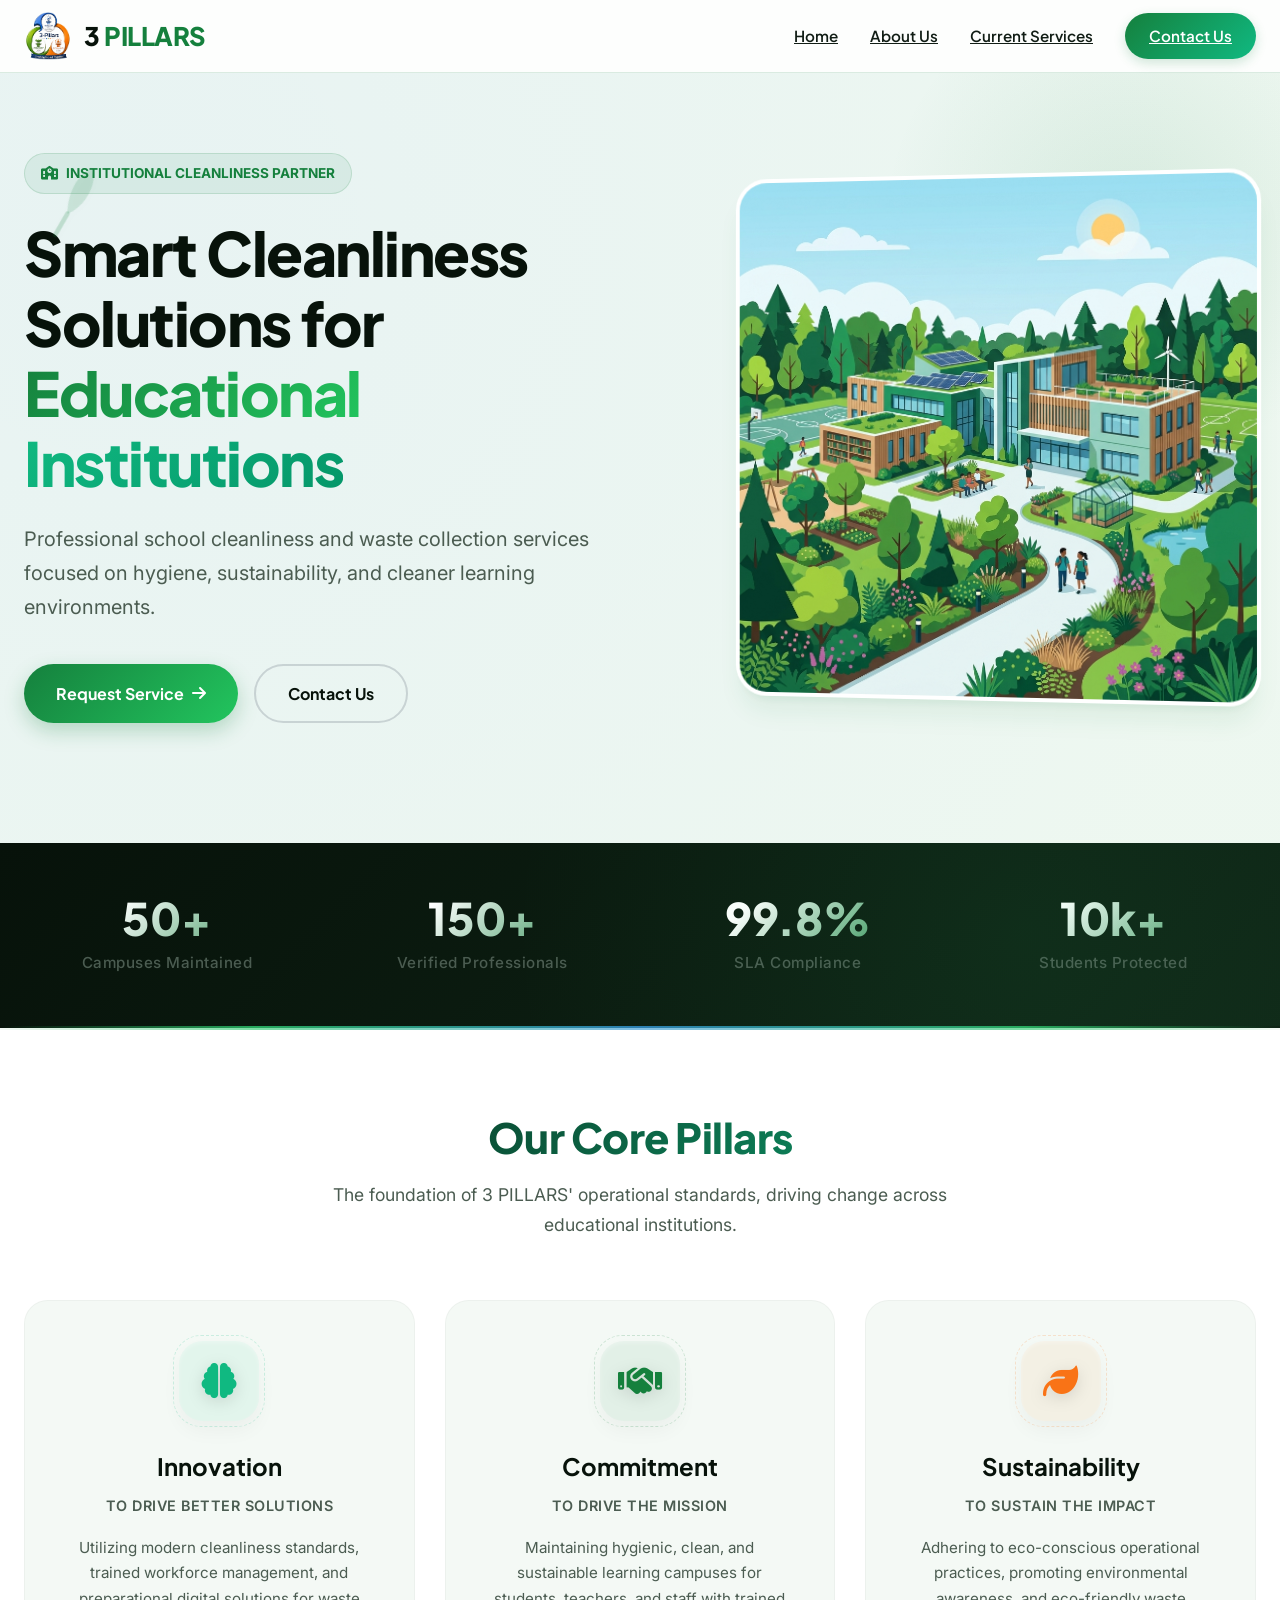
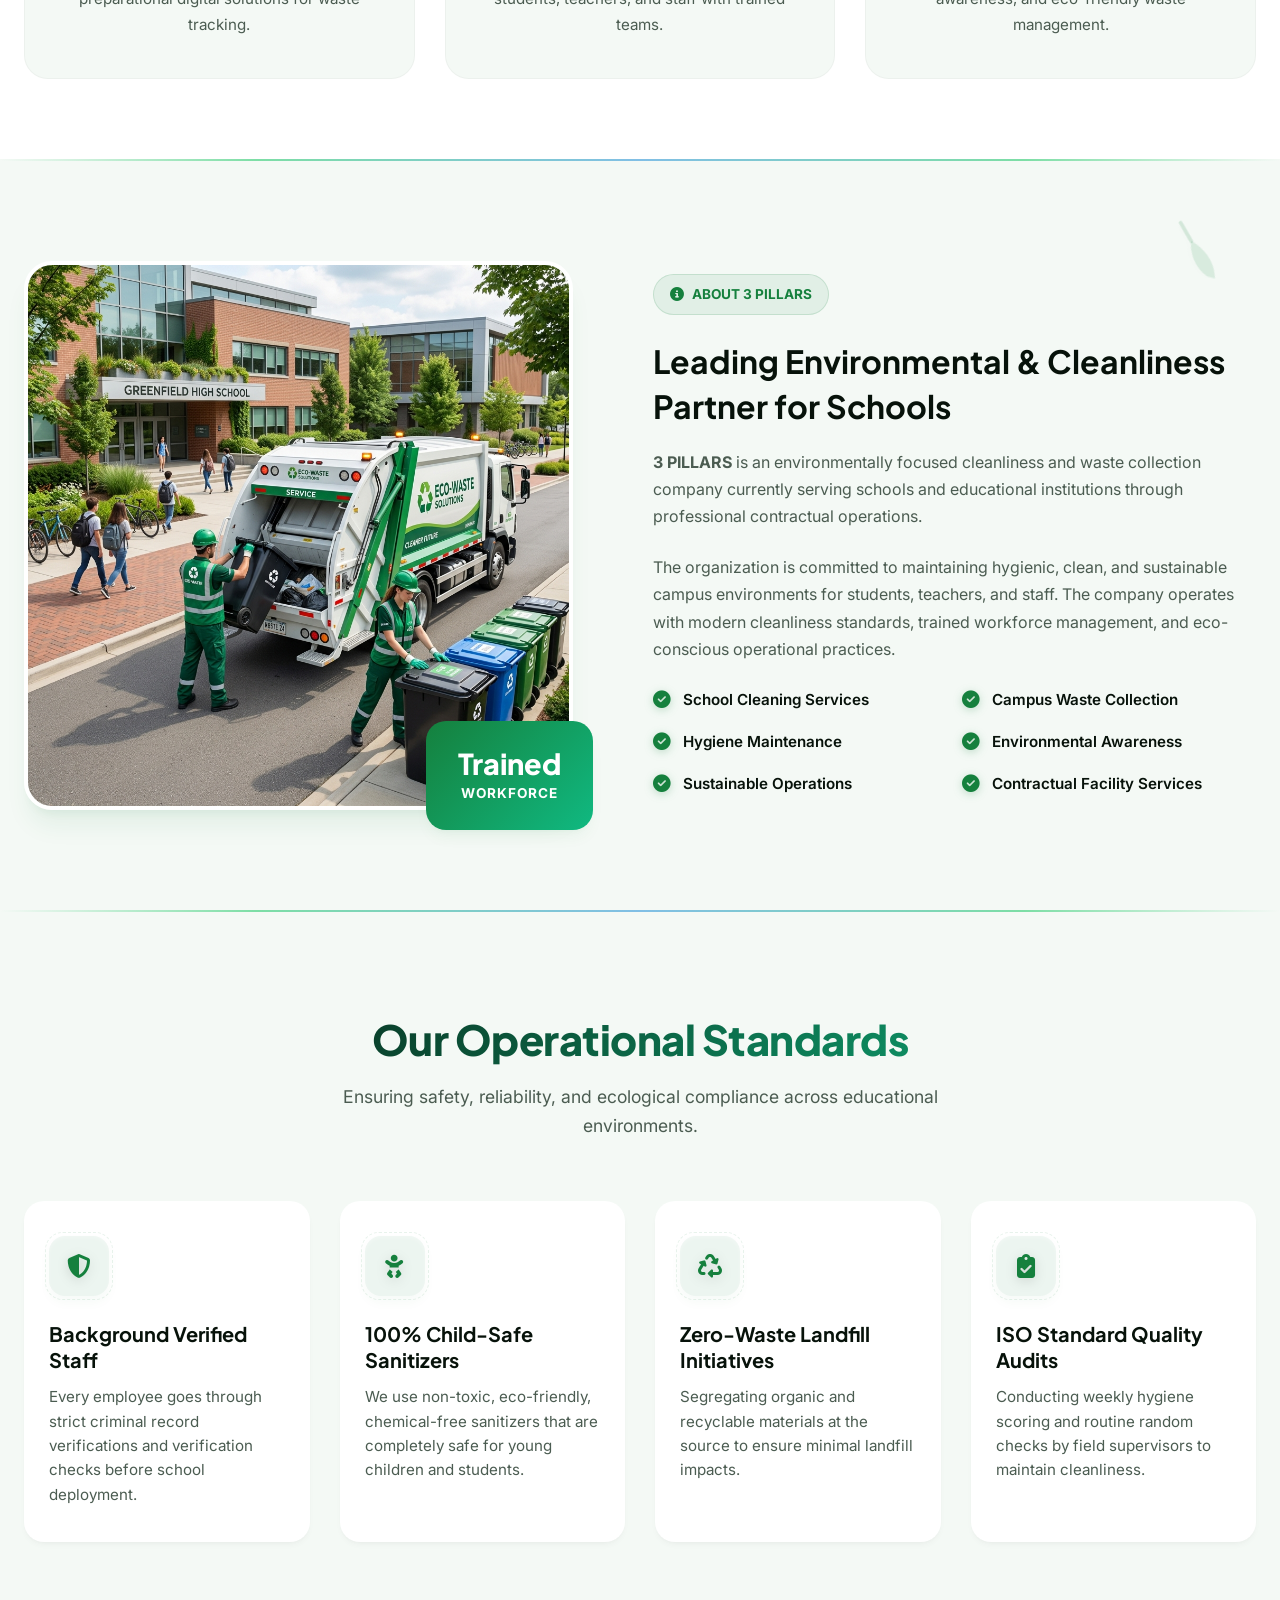
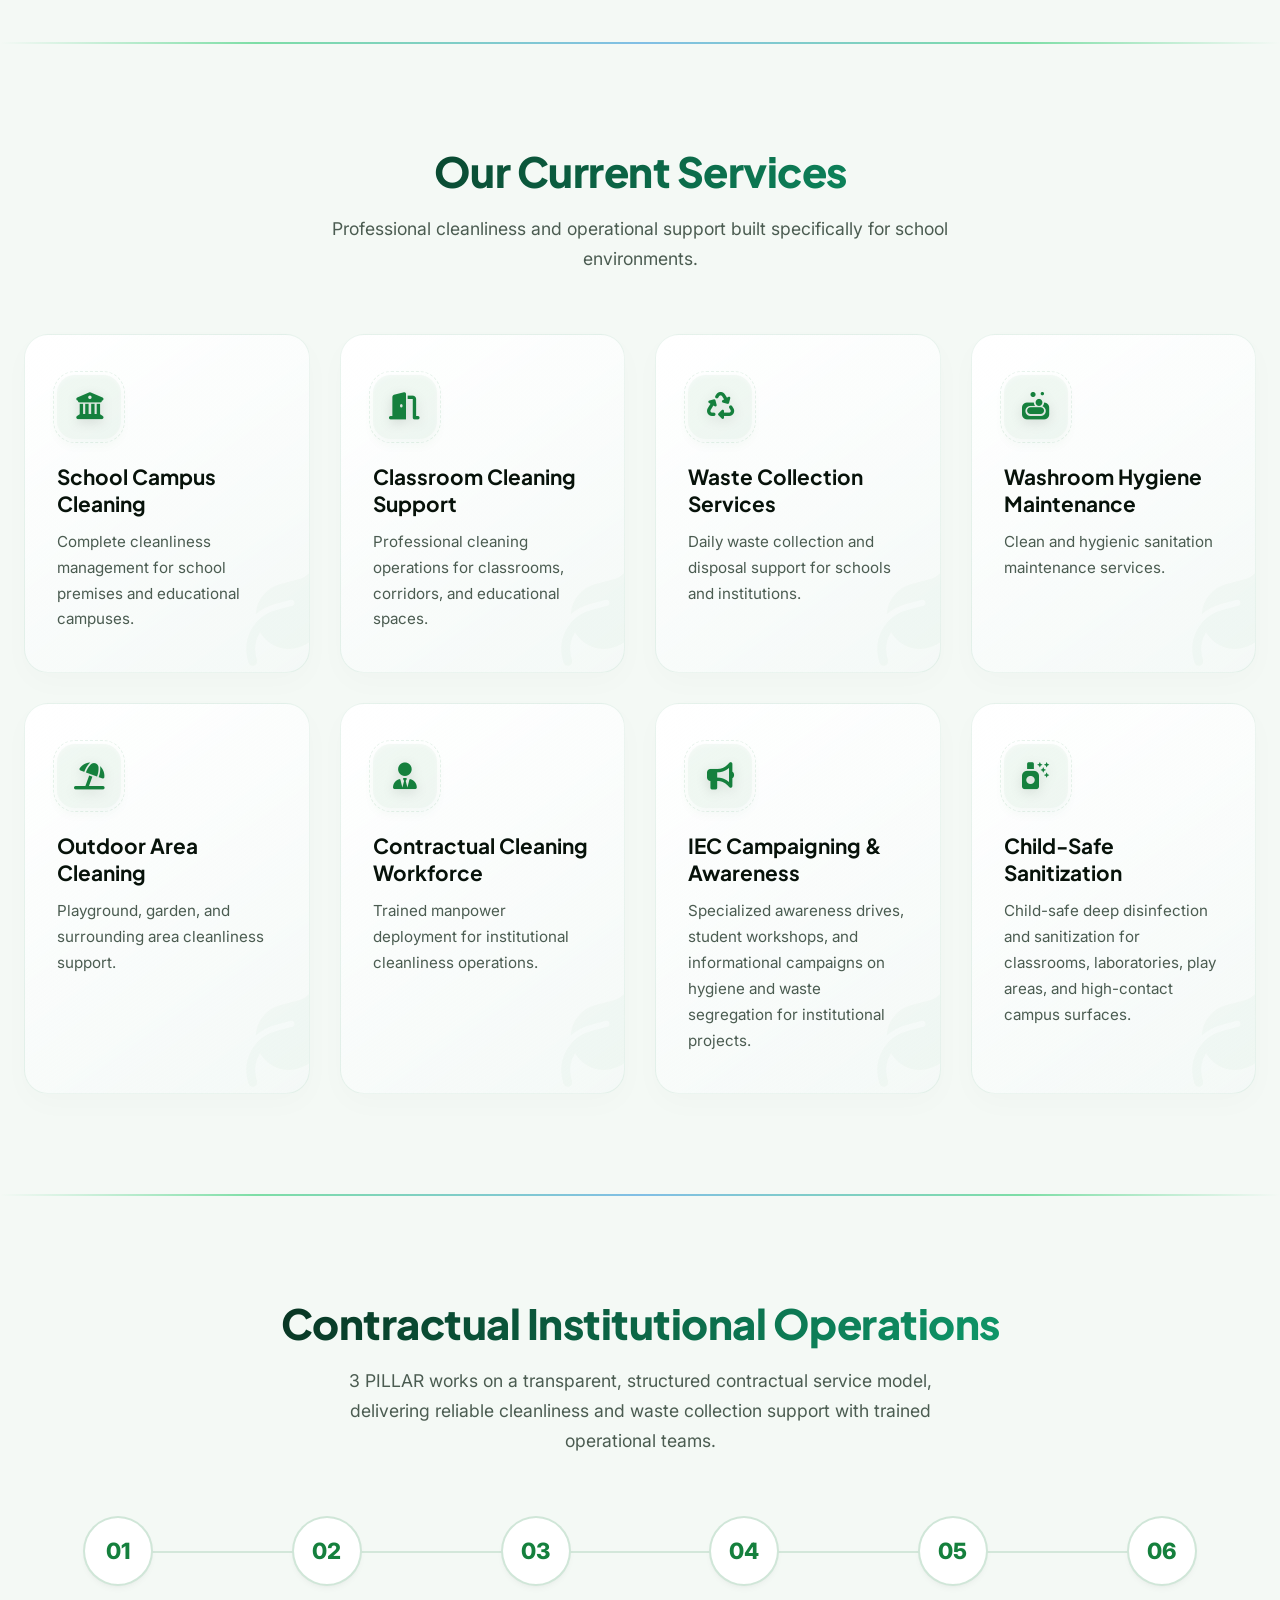
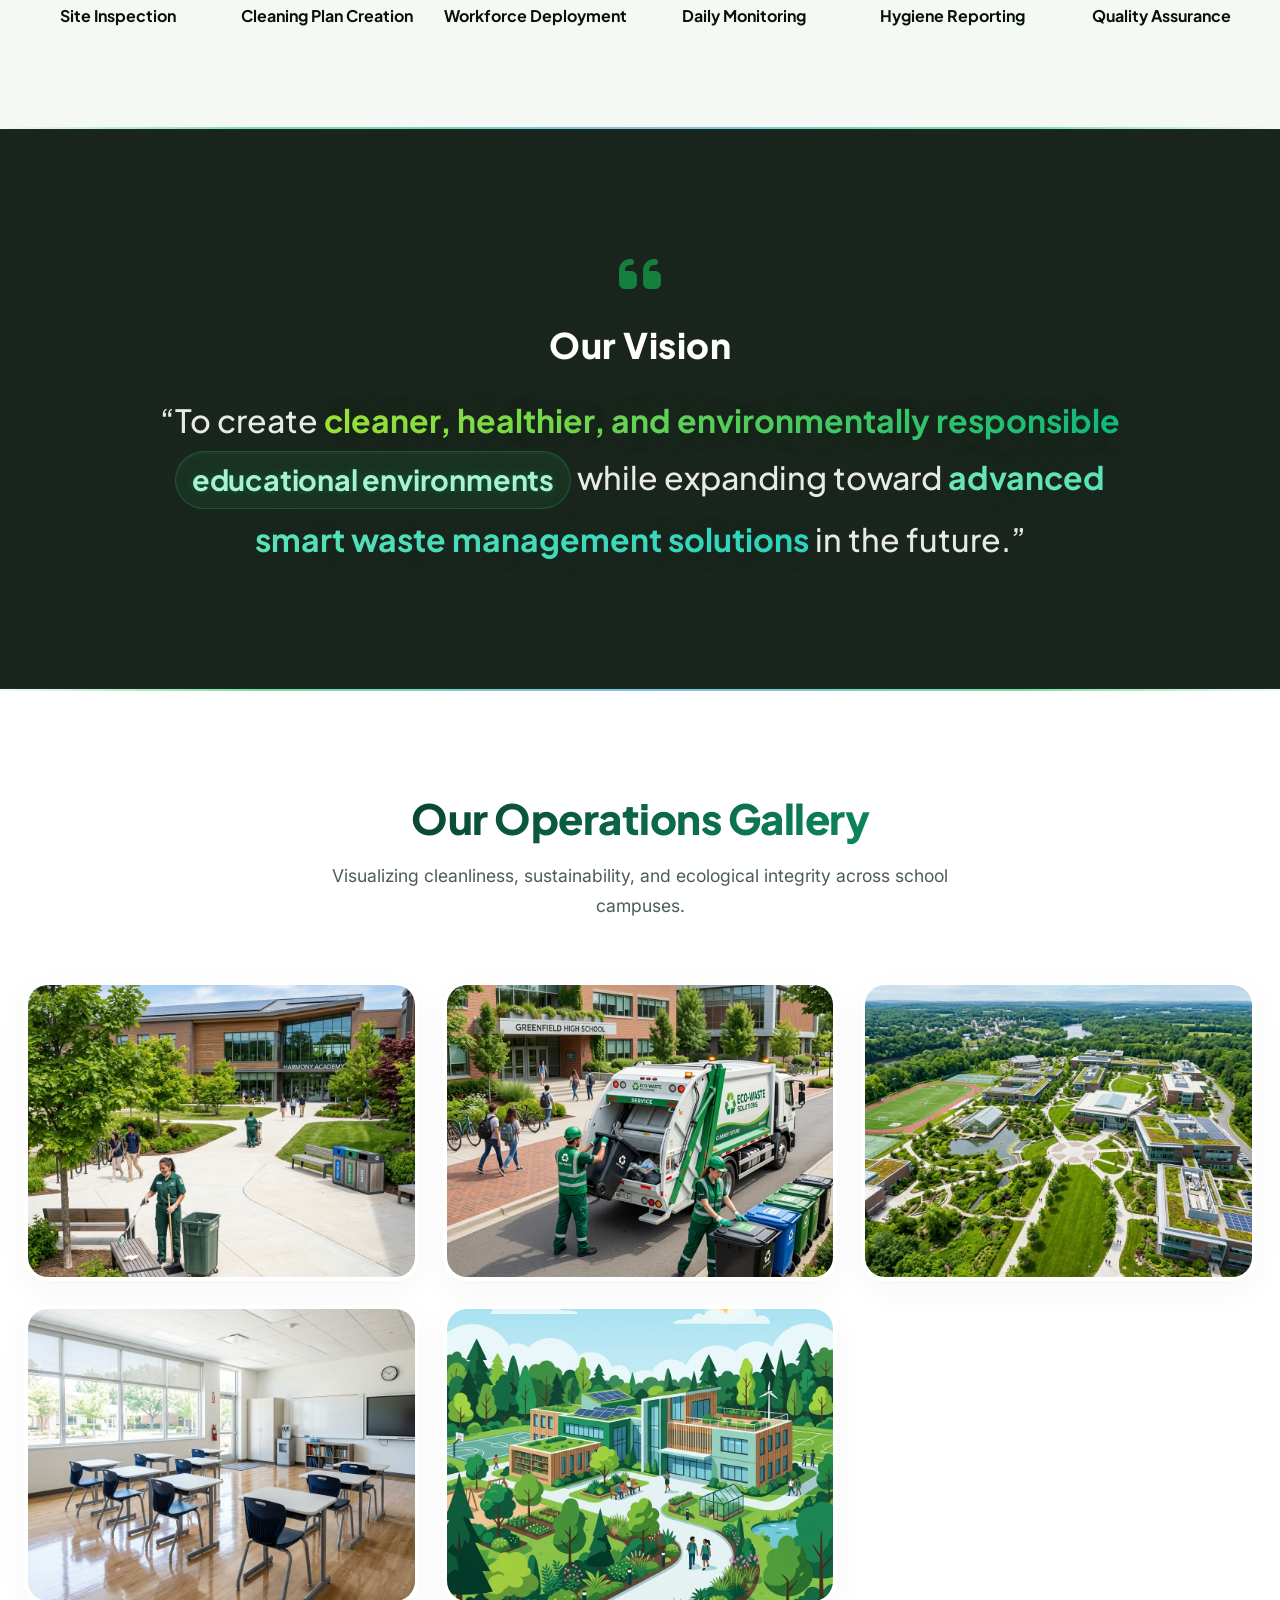
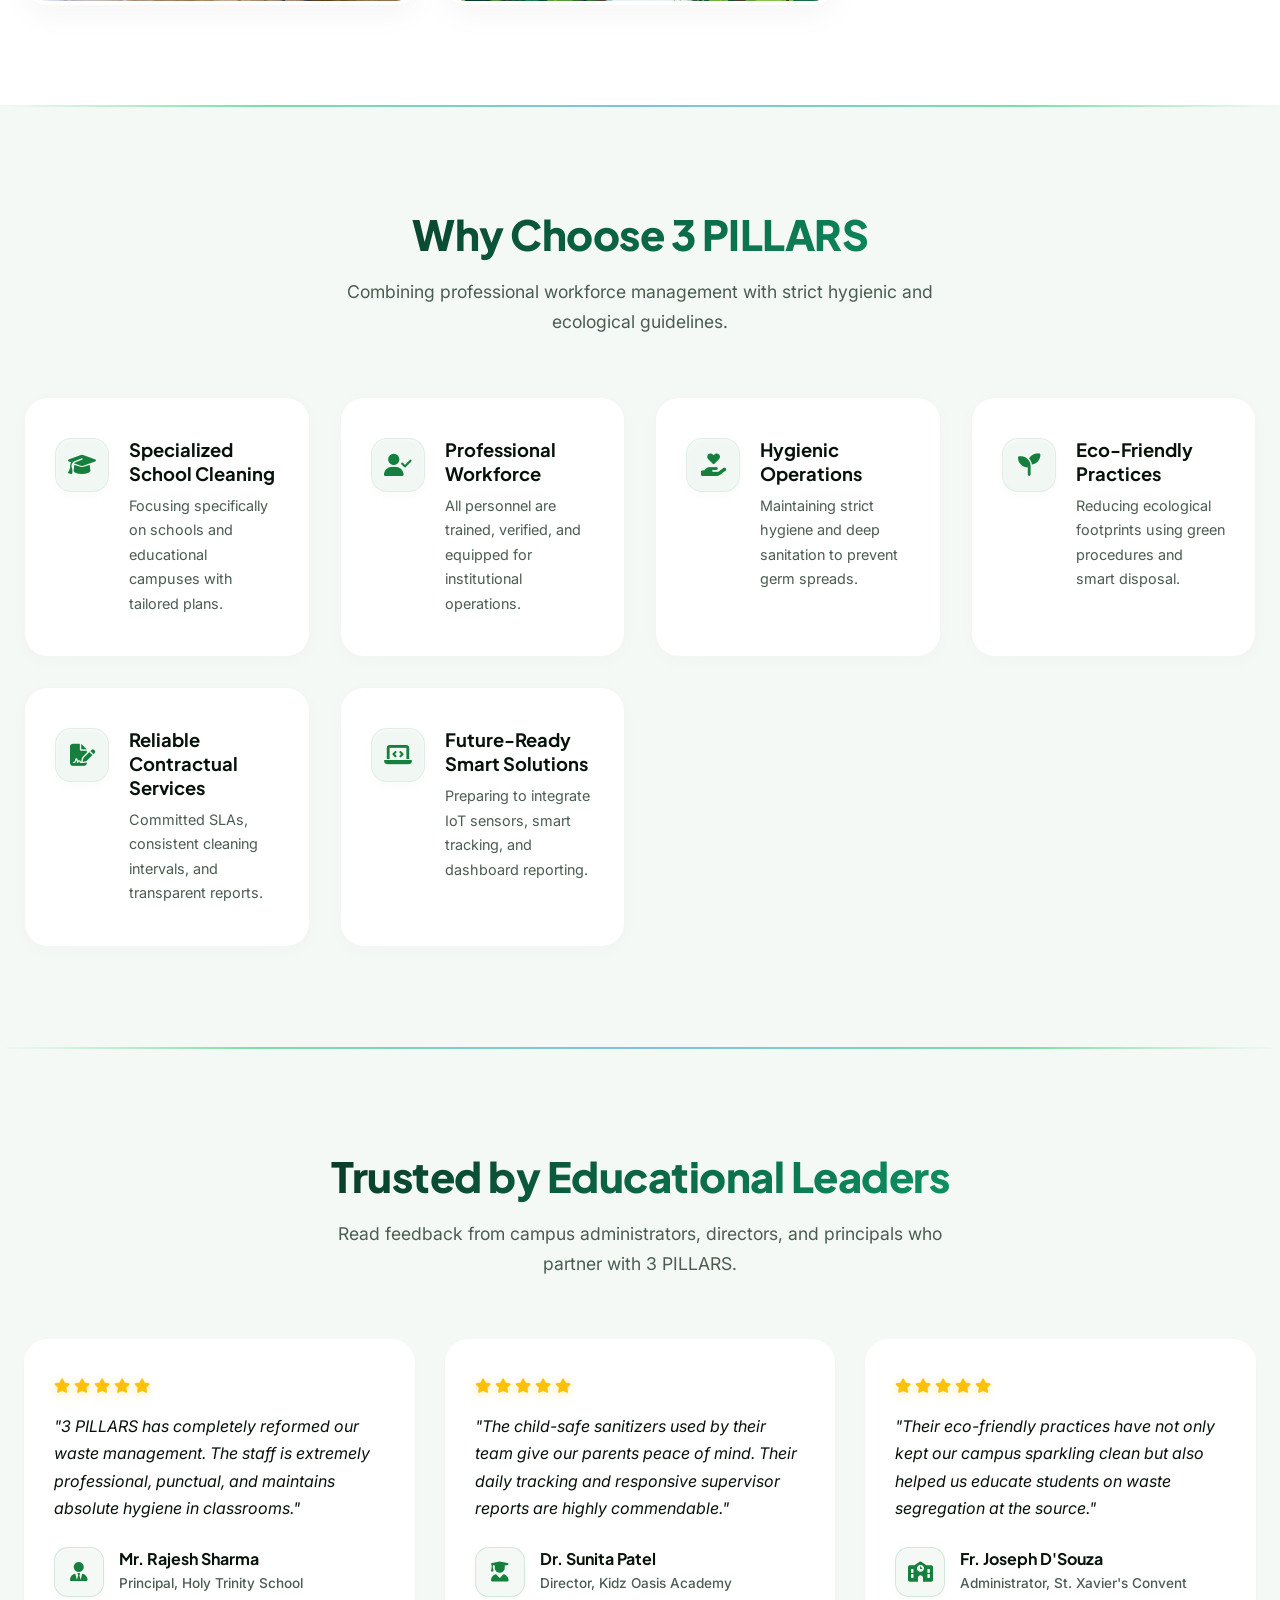
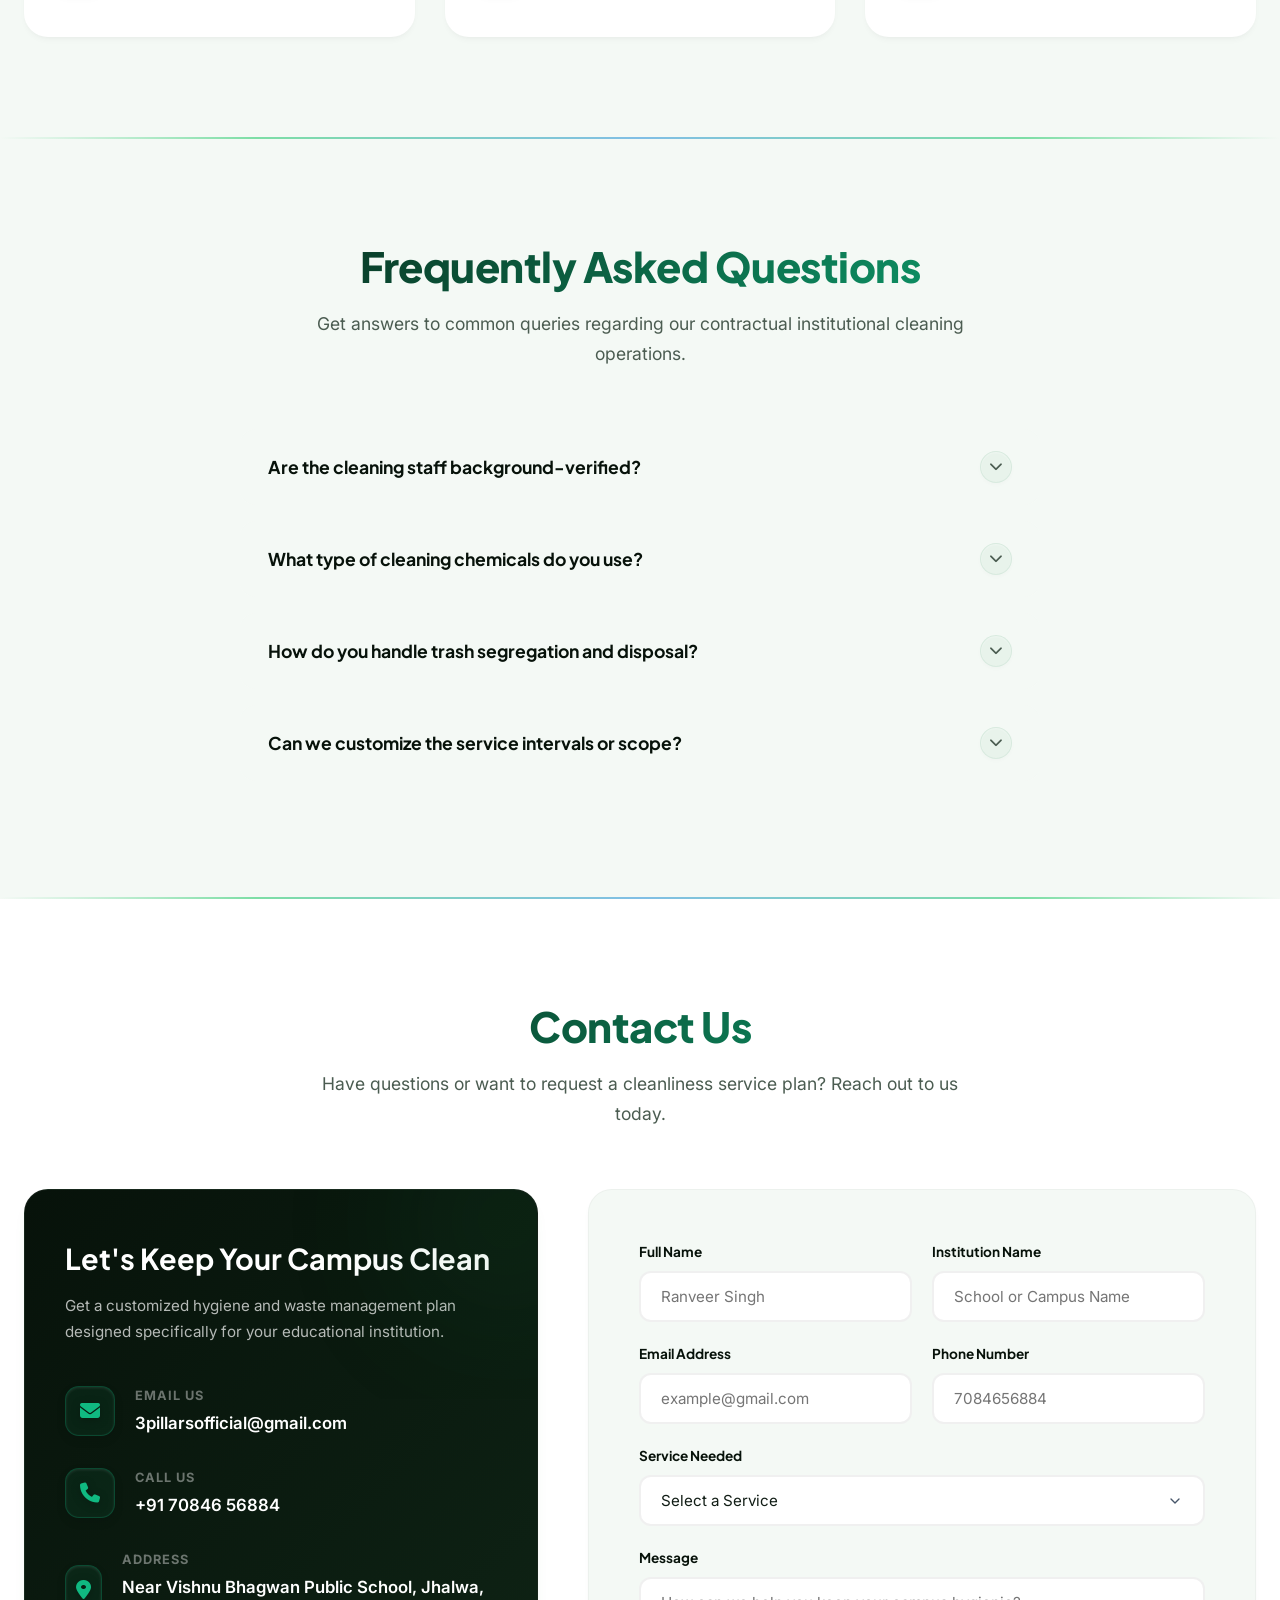
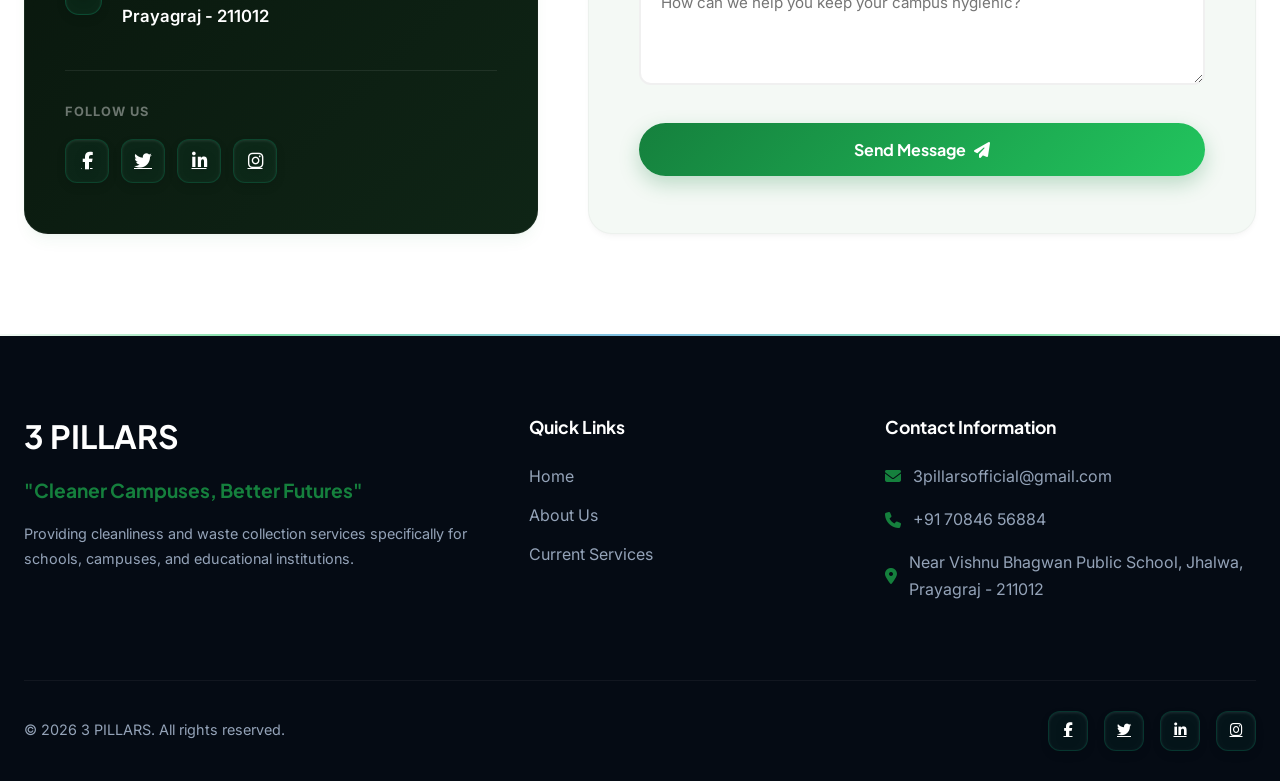
==== index.html @ bf2c0dbd "Add sanitization service and style enhancements Add a new "Child-Safe Sanitization" service card to " ====
<!DOCTYPE html>
<html lang="en">
<head>
    <meta charset="UTF-8">
    <meta name="viewport" content="width=device-width, initial-scale=1.0">
    <title>3 PILLARS | Smart Cleanliness Solutions for Educational Institutions</title>
    <meta name="description" content="3 PILLARS provides professional school cleanliness and waste collection services focused on hygiene, sustainability, and cleaner learning environments. Smart cleanliness solutions coming soon.">
    <meta name="keywords" content="School Cleaning Services, Educational Campus Cleaning, School Waste Collection, Institutional Hygiene Services, Smart Cleanliness Solutions, Campus Maintenance Services, Eco-Friendly Cleaning Company">
    
    <!-- Favicon -->
    <link rel="icon" type="image/jpeg" href="assets/logo.jpeg">
    
    <!-- Google Fonts -->
    <link href="https://fonts.googleapis.com/css2?family=Plus+Jakarta+Sans:wght@300;400;500;600;700;800&family=Inter:wght@300;400;500;600&display=swap" rel="stylesheet">
    
    <!-- Font Awesome -->
    <link rel="stylesheet" href="https://cdnjs.cloudflare.com/ajax/libs/font-awesome/6.4.0/css/all.min.css">
    
    <!-- Custom CSS -->
    <link rel="stylesheet" href="style.css">
</head>
<body>



    <!-- Header -->
    <header>
        <div class="container nav-container">
            <nav>
                <div class="logo-container">
                    <img src="assets/logo.jpeg" alt="3 PILLARS Logo">
                    <span class="logo-text">3 <span>PILLARS</span></span>
                </div>
                <div class="nav-links">
                    <a href="#home">Home</a>
                    <a href="#about">About Us</a>
                    <a href="#services">Current Services</a>
                    <a href="#contact" class="btn-nav">Contact Us</a>
                </div>
                <button class="nav-toggle" id="navToggle" aria-label="Toggle Navigation">
                    <i class="fas fa-bars"></i>
                </button>
            </nav>
        </div>
    </header>

    <!-- Hero Section -->
    <section id="home" class="hero">
        <div class="hero-blob"></div>
        
        <!-- Floating Leaf Illustrations -->
        <div class="floating-leaf leaf-1">
            <svg viewBox="0 0 24 24" fill="none" xmlns="http://www.w3.org/2000/svg">
                <path d="M21 3C21 3 17 4 14 7C10 11 9 16 9 16C9 16 12 16 16 13C20 10 21 6 21 6L21 3Z" fill="var(--primary-green)" opacity="0.15"/>
                <path d="M9 16L3 22" stroke="var(--primary-green)" stroke-width="1.5" stroke-linecap="round" opacity="0.2"/>
            </svg>
        </div>
        <div class="floating-leaf leaf-2">
            <svg viewBox="0 0 24 24" fill="none" xmlns="http://www.w3.org/2000/svg">
                <path d="M21 3C21 3 17 4 14 7C10 11 9 16 9 16C9 16 12 16 16 13C20 10 21 6 21 6L21 3Z" fill="var(--primary-blue)" opacity="0.12"/>
                <path d="M9 16L3 22" stroke="var(--primary-blue)" stroke-width="1.5" stroke-linecap="round" opacity="0.18"/>
            </svg>
        </div>

        <div class="container">
            <div class="hero-grid">
                <div class="hero-content">
                    <div class="hero-tag">
                        <i class="fas fa-school"></i> Institutional Cleanliness Partner
                    </div>
                    <h1 class="hero-title">
                        Smart Cleanliness Solutions for <span class="green-text">Educational</span> <span class="blue-text">Institutions</span>
                    </h1>
                    <p class="hero-subtitle">
                        Professional school cleanliness and waste collection services focused on hygiene, sustainability, and cleaner learning environments.
                    </p>
                    <div class="hero-cta">
                        <a href="#services" class="btn btn-primary">
                            Request Service <i class="fas fa-arrow-right"></i>
                        </a>
                        <a href="#contact" class="btn btn-outline">
                            Contact Us
                        </a>
                    </div>
                </div>
                <div class="hero-image-wrapper">
                    <div class="hero-image-container">
                        <img src="assets/hero-premium.png" alt="Clean school campus and environment">
                    </div>
                </div>
            </div>
        </div>
    </section>

    <!-- Stats Strip Section -->
    <section class="stats-strip">
        <div class="container">
            <div class="stats-grid">
                <div class="stat-item">
                    <div class="stat-num">50+</div>
                    <div class="stat-text">Campuses Maintained</div>
                </div>
                <div class="stat-item">
                    <div class="stat-num">150+</div>
                    <div class="stat-text">Verified Professionals</div>
                </div>
                <div class="stat-item">
                    <div class="stat-num">99.8%</div>
                    <div class="stat-text">SLA Compliance</div>
                </div>
                <div class="stat-item">
                    <div class="stat-num">10k+</div>
                    <div class="stat-text">Students Protected</div>
                </div>
            </div>
        </div>
    </section>

    <div class="section-divider"></div>

    <!-- Three Pillars Concept Section -->
    <section class="pillars-section">
        <div class="container">
            <div class="section-title">
                <h2>Our Core Pillars</h2>
                <p>The foundation of 3 PILLARS' operational standards, driving change across educational institutions.</p>
            </div>
            
            <div class="pillars-grid">
                <!-- Pillar 1 -->
                <div class="pillar-card blue">
                    <div class="pillar-icon">
                        <i class="fas fa-brain"></i>
                    </div>
                    <h3>Innovation</h3>
                    <div class="pillar-tagline">To Drive Better Solutions</div>
                    <p>Utilizing modern cleanliness standards, trained workforce management, and preparational digital solutions for waste tracking.</p>
                </div>
                <!-- Pillar 2 -->
                <div class="pillar-card green">
                    <div class="pillar-icon">
                        <i class="fas fa-handshake"></i>
                    </div>
                    <h3>Commitment</h3>
                    <div class="pillar-tagline">To Drive the Mission</div>
                    <p>Maintaining hygienic, clean, and sustainable learning campuses for students, teachers, and staff with trained teams.</p>
                </div>
                <!-- Pillar 3 -->
                <div class="pillar-card orange">
                    <div class="pillar-icon">
                        <i class="fas fa-leaf"></i>
                    </div>
                    <h3>Sustainability</h3>
                    <div class="pillar-tagline">To Sustain the Impact</div>
                    <p>Adhering to eco-conscious operational practices, promoting environmental awareness, and eco-friendly waste management.</p>
                </div>
            </div>
        </div>
    </section>

    <div class="section-divider"></div>

    <!-- About Section -->
    <section id="about" class="about section" style="position: relative; overflow: hidden;">
        <!-- Floating Leaf Illustration -->
        <div class="floating-leaf leaf-3">
            <svg viewBox="0 0 24 24" fill="none" xmlns="http://www.w3.org/2000/svg">
                <path d="M21 3C21 3 17 4 14 7C10 11 9 16 9 16C9 16 12 16 16 13C20 10 21 6 21 6L21 3Z" fill="var(--primary-green)" opacity="0.12"/>
                <path d="M9 16L3 22" stroke="var(--primary-green)" stroke-width="1.5" stroke-linecap="round" opacity="0.15"/>
            </svg>
        </div>
        <div class="container">
            <div class="about-grid">
                <div class="about-image-wrapper">
                    <div class="about-image-container">
                        <img src="assets/waste-collection.png" alt="Clean school campus yard">
                    </div>
                    <div class="about-experience-badge">
                        <h4>Trained</h4>
                        <p>Workforce</p>
                    </div>
                </div>
                <div class="about-text">
                    <div class="hero-tag">
                        <i class="fas fa-info-circle"></i> About 3 PILLARS
                    </div>
                    <h3>Leading Environmental & Cleanliness Partner for Schools</h3>
                    <p>
                        <strong>3 PILLARS</strong> is an environmentally focused cleanliness and waste collection company currently serving schools and educational institutions through professional contractual operations.
                    </p>
                    <p>
                        The organization is committed to maintaining hygienic, clean, and sustainable campus environments for students, teachers, and staff. The company operates with modern cleanliness standards, trained workforce management, and eco-conscious operational practices.
                    </p>
                    
                    <div class="focus-list">
                        <div class="focus-bullet"><i class="fas fa-check-circle"></i> School Cleaning Services</div>
                        <div class="focus-bullet"><i class="fas fa-check-circle"></i> Campus Waste Collection</div>
                        <div class="focus-bullet"><i class="fas fa-check-circle"></i> Hygiene Maintenance</div>
                        <div class="focus-bullet"><i class="fas fa-check-circle"></i> Environmental Awareness</div>
                        <div class="focus-bullet"><i class="fas fa-check-circle"></i> Sustainable Operations</div>
                        <div class="focus-bullet"><i class="fas fa-check-circle"></i> Contractual Facility Services</div>
                    </div>
                </div>
            </div>
        </div>
    </section>

    <div class="section-divider"></div>

    <!-- Operational Standards Section -->
    <section class="standards-section section">
        <div class="container">
            <div class="section-title">
                <h2>Our Operational Standards</h2>
                <p>Ensuring safety, reliability, and ecological compliance across educational environments.</p>
            </div>
            <div class="standards-grid">
                <div class="standard-card">
                    <div class="standard-icon"><i class="fas fa-shield-halved"></i></div>
                    <h3>Background Verified Staff</h3>
                    <p>Every employee goes through strict criminal record verifications and verification checks before school deployment.</p>
                </div>
                <div class="standard-card">
                    <div class="standard-icon"><i class="fas fa-baby"></i></div>
                    <h3>100% Child-Safe Sanitizers</h3>
                    <p>We use non-toxic, eco-friendly, chemical-free sanitizers that are completely safe for young children and students.</p>
                </div>
                <div class="standard-card">
                    <div class="standard-icon"><i class="fas fa-recycle"></i></div>
                    <h3>Zero-Waste Landfill Initiatives</h3>
                    <p>Segregating organic and recyclable materials at the source to ensure minimal landfill impacts.</p>
                </div>
                <div class="standard-card">
                    <div class="standard-icon"><i class="fas fa-clipboard-check"></i></div>
                    <h3>ISO Standard Quality Audits</h3>
                    <p>Conducting weekly hygiene scoring and routine random checks by field supervisors to maintain cleanliness.</p>
                </div>
            </div>
        </div>
    </section>

    <div class="section-divider"></div>

    <!-- Services Section -->
    <section id="services" class="section">
        <div class="container">
            <div class="section-title">
                <h2>Our Current Services</h2>
                <p>Professional cleanliness and operational support built specifically for school environments.</p>
            </div>
            
            <div class="services-grid">
                <!-- Current Services -->
                <div class="service-card">
                    <div class="service-card-icon">
                        <i class="fas fa-university"></i>
                    </div>
                    <h3>School Campus Cleaning</h3>
                    <p>Complete cleanliness management for school premises and educational campuses.</p>
                </div>
                
                <div class="service-card">
                    <div class="service-card-icon">
                        <i class="fas fa-door-open"></i>
                    </div>
                    <h3>Classroom Cleaning Support</h3>
                    <p>Professional cleaning operations for classrooms, corridors, and educational spaces.</p>
                </div>
                
                <div class="service-card">
                    <div class="service-card-icon">
                        <i class="fas fa-recycle"></i>
                    </div>
                    <h3>Waste Collection Services</h3>
                    <p>Daily waste collection and disposal support for schools and institutions.</p>
                </div>
                
                <div class="service-card">
                    <div class="service-card-icon">
                        <i class="fas fa-soap"></i>
                    </div>
                    <h3>Washroom Hygiene Maintenance</h3>
                    <p>Clean and hygienic sanitation maintenance services.</p>
                </div>
                
                <div class="service-card">
                    <div class="service-card-icon">
                        <i class="fas fa-umbrella-beach"></i>
                    </div>
                    <h3>Outdoor Area Cleaning</h3>
                    <p>Playground, garden, and surrounding area cleanliness support.</p>
                </div>
                
                <div class="service-card">
                    <div class="service-card-icon">
                        <i class="fas fa-user-tie"></i>
                    </div>
                    <h3>Contractual Cleaning Workforce</h3>
                    <p>Trained manpower deployment for institutional cleanliness operations.</p>
                </div>

                <div class="service-card">
                    <div class="service-card-icon">
                        <i class="fas fa-bullhorn"></i>
                    </div>
                    <h3>IEC Campaigning & Awareness</h3>
                    <p>Specialized awareness drives, student workshops, and informational campaigns on hygiene and waste segregation for institutional projects.</p>
                </div>

                <div class="service-card">
                    <div class="service-card-icon">
                        <i class="fas fa-spray-can-sparkles"></i>
                    </div>
                    <h3>Child-Safe Sanitization</h3>
                    <p>Child-safe deep disinfection and sanitization for classrooms, laboratories, play areas, and high-contact campus surfaces.</p>
                </div>
            </div>
        </div>
    </section>

    <div class="section-divider"></div>

    <!-- Work Model Section -->
    <section class="work-model section">
        <div class="container">
            <div class="section-title">
                <h2>Contractual Institutional Operations</h2>
                <p>3 PILLAR works on a transparent, structured contractual service model, delivering reliable cleanliness and waste collection support with trained operational teams.</p>
            </div>
            
            <div class="workflow-container">
                <div class="workflow-grid">
                    <div class="workflow-item">
                        <div class="workflow-number">01</div>
                        <h4>Site Inspection</h4>
                    </div>
                    <div class="workflow-item">
                        <div class="workflow-number">02</div>
                        <h4>Cleaning Plan Creation</h4>
                    </div>
                    <div class="workflow-item">
                        <div class="workflow-number">03</div>
                        <h4>Workforce Deployment</h4>
                    </div>
                    <div class="workflow-item">
                        <div class="workflow-number">04</div>
                        <h4>Daily Monitoring</h4>
                    </div>
                    <div class="workflow-item">
                        <div class="workflow-number">05</div>
                        <h4>Hygiene Reporting</h4>
                    </div>
                    <div class="workflow-item">
                        <div class="workflow-number">06</div>
                        <h4>Quality Assurance</h4>
                    </div>
                </div>
            </div>
        </div>
    </section>

    <div class="section-divider"></div>

    <!-- Vision Section -->
    <section class="vision">
        <div class="container">
            <i class="fas fa-quote-left" style="font-size: 3rem; color: var(--primary-green); margin-bottom: 24px;"></i>
            <h2>Our Vision</h2>
            <div class="vision-text">
                &ldquo;To create <span class="typo-highlight green-gradient">cleaner, healthier, and environmentally responsible</span> <span class="typo-badge">educational environments</span> while expanding toward <span class="typo-highlight blue-gradient">advanced smart waste management solutions</span> in the future.&rdquo;
            </div>
        </div>
    </section>

    <div class="section-divider"></div>

    <!-- Gallery Section -->
    <section class="gallery section">
        <div class="container">
            <div class="section-title">
                <h2>Our Operations Gallery</h2>
                <p>Visualizing cleanliness, sustainability, and ecological integrity across school campuses.</p>
            </div>
            
            <div class="gallery-grid">
                <div class="gallery-card">
                    <img src="assets/hero-campus.png" alt="School campus courtyard cleaning">
                    <div class="gallery-caption">
                        <h4>School Cleaning Operations</h4>
                    </div>
                </div>
                <div class="gallery-card">
                    <img src="assets/waste-collection.png" alt="Trained waste collection crew">
                    <div class="gallery-caption">
                        <h4>Waste Collection Activities</h4>
                    </div>
                </div>
                <div class="gallery-card">
                    <img src="assets/green-campus.png" alt="Green school environment">
                    <div class="gallery-caption">
                        <h4>Campus Maintenance</h4>
                    </div>
                </div>
                <div class="gallery-card">
                    <img src="assets/clean-classroom.png" alt="Hygienic classroom classroom">
                    <div class="gallery-caption">
                        <h4>Clean Classrooms</h4>
                    </div>
                </div>
                <div class="gallery-card">
                    <img src="assets/hero-premium.png" alt="Clean and lush school playground">
                    <div class="gallery-caption">
                        <h4>Green Educational Campuses</h4>
                    </div>
                </div>

            </div>
        </div>
    </section>

    <div class="section-divider"></div>

    <!-- Why Choose Us -->
    <section class="why-section section">
        <div class="container">
            <div class="section-title">
                <h2>Why Choose 3 PILLARS</h2>
                <p>Combining professional workforce management with strict hygienic and ecological guidelines.</p>
            </div>
            
            <div class="why-grid">
                <div class="why-card">
                    <i class="fas fa-graduation-cap"></i>
                    <div class="why-card-content">
                        <h4>Specialized School Cleaning</h4>
                        <p>Focusing specifically on schools and educational campuses with tailored plans.</p>
                    </div>
                </div>
                <div class="why-card">
                    <i class="fas fa-user-check"></i>
                    <div class="why-card-content">
                        <h4>Professional Workforce</h4>
                        <p>All personnel are trained, verified, and equipped for institutional operations.</p>
                    </div>
                </div>
                <div class="why-card">
                    <i class="fas fa-hand-holding-heart"></i>
                    <div class="why-card-content">
                        <h4>Hygienic Operations</h4>
                        <p>Maintaining strict hygiene and deep sanitation to prevent germ spreads.</p>
                    </div>
                </div>
                <div class="why-card">
                    <i class="fas fa-seedling"></i>
                    <div class="why-card-content">
                        <h4>Eco-Friendly Practices</h4>
                        <p>Reducing ecological footprints using green procedures and smart disposal.</p>
                    </div>
                </div>
                <div class="why-card">
                    <i class="fas fa-file-signature"></i>
                    <div class="why-card-content">
                        <h4>Reliable Contractual Services</h4>
                        <p>Committed SLAs, consistent cleaning intervals, and transparent reports.</p>
                    </div>
                </div>
                <div class="why-card">
                    <i class="fas fa-laptop-code"></i>
                    <div class="why-card-content">
                        <h4>Future-Ready Smart Solutions</h4>
                        <p>Preparing to integrate IoT sensors, smart tracking, and dashboard reporting.</p>
                    </div>
                </div>
            </div>
        </div>
    </section>

    <div class="section-divider"></div>

    <!-- Testimonials Section -->
    <section class="testimonials-section section">
        <div class="container">
            <div class="section-title">
                <h2>Trusted by Educational Leaders</h2>
                <p>Read feedback from campus administrators, directors, and principals who partner with 3 PILLARS.</p>
            </div>
            <div class="testimonials-grid">
                <div class="testimonial-card">
                    <div class="stars"><i class="fas fa-star"></i><i class="fas fa-star"></i><i class="fas fa-star"></i><i class="fas fa-star"></i><i class="fas fa-star"></i></div>
                    <p class="testimonial-text">"3 PILLARS has completely reformed our waste management. The staff is extremely professional, punctual, and maintains absolute hygiene in classrooms."</p>
                    <div class="testimonial-user">
                        <div class="user-avatar"><i class="fas fa-user-tie"></i></div>
                        <div class="user-info">
                            <h4>Mr. Rajesh Sharma</h4>
                            <p>Principal, Holy Trinity School</p>
                        </div>
                    </div>
                </div>
                <div class="testimonial-card">
                    <div class="stars"><i class="fas fa-star"></i><i class="fas fa-star"></i><i class="fas fa-star"></i><i class="fas fa-star"></i><i class="fas fa-star"></i></div>
                    <p class="testimonial-text">"The child-safe sanitizers used by their team give our parents peace of mind. Their daily tracking and responsive supervisor reports are highly commendable."</p>
                    <div class="testimonial-user">
                        <div class="user-avatar"><i class="fas fa-user-graduate"></i></div>
                        <div class="user-info">
                            <h4>Dr. Sunita Patel</h4>
                            <p>Director, Kidz Oasis Academy</p>
                        </div>
                    </div>
                </div>
                <div class="testimonial-card">
                    <div class="stars"><i class="fas fa-star"></i><i class="fas fa-star"></i><i class="fas fa-star"></i><i class="fas fa-star"></i><i class="fas fa-star"></i></div>
                    <p class="testimonial-text">"Their eco-friendly practices have not only kept our campus sparkling clean but also helped us educate students on waste segregation at the source."</p>
                    <div class="testimonial-user">
                        <div class="user-avatar"><i class="fas fa-school"></i></div>
                        <div class="user-info">
                            <h4>Fr. Joseph D'Souza</h4>
                            <p>Administrator, St. Xavier's Convent</p>
                        </div>
                    </div>
                </div>
            </div>
        </div>
    </section>

    <div class="section-divider"></div>

    <!-- FAQ Section -->
    <section class="faq-section section">
        <div class="container">
            <div class="section-title">
                <h2>Frequently Asked Questions</h2>
                <p>Get answers to common queries regarding our contractual institutional cleaning operations.</p>
            </div>
            <div class="faq-container">
                <div class="faq-item">
                    <button class="faq-question">
                        <span>Are the cleaning staff background-verified?</span>
                        <i class="fas fa-chevron-down"></i>
                    </button>
                    <div class="faq-answer">
                        <p>Yes. Every staff member deployed by 3 PILLARS undergoes thorough identity verification and local police background clearance to ensure absolute safety on campus.</p>
                    </div>
                </div>
                <div class="faq-item">
                    <button class="faq-question">
                        <span>What type of cleaning chemicals do you use?</span>
                        <i class="fas fa-chevron-down"></i>
                    </button>
                    <div class="faq-answer">
                        <p>We use certified child-safe, non-toxic, bio-degradable sanitizers. They are free from harsh chemical vapors and pose zero health risks to students of all ages.</p>
                    </div>
                </div>
                <div class="faq-item">
                    <button class="faq-question">
                        <span>How do you handle trash segregation and disposal?</span>
                        <i class="fas fa-chevron-down"></i>
                    </button>
                    <div class="faq-answer">
                        <p>We segregate waste at the source (dry, wet, recyclable). Recyclables are processed through local green channels, and organic waste is composted wherever feasible, supporting eco-friendly practices.</p>
                    </div>
                </div>
                <div class="faq-item">
                    <button class="faq-question">
                        <span>Can we customize the service intervals or scope?</span>
                        <i class="fas fa-chevron-down"></i>
                    </button>
                    <div class="faq-answer">
                        <p>Absolutely. We offer customized SLAs ranging from daily deep cleaning to specific shifts, custom school events support, washroom-only focus plans, and outdoor playground maintenance.</p>
                    </div>
                </div>
            </div>
        </div>
    </section>

    <div class="section-divider"></div>

    <!-- Contact Us Section -->
    <section id="contact" class="contact-section section">
        <div class="container">
            <div class="section-title">
                <h2>Contact Us</h2>
                <p>Have questions or want to request a cleanliness service plan? Reach out to us today.</p>
            </div>
            
            <div class="contact-grid">
                <!-- Contact Info Card -->
                <div class="contact-info-card">
                    <div class="info-header">
                        <h3>Let's Keep Your Campus Clean</h3>
                        <p>Get a customized hygiene and waste management plan designed specifically for your educational institution.</p>
                    </div>
                    
                    <div class="info-details">
                        <div class="info-item">
                            <div class="info-icon">
                                <i class="fas fa-envelope"></i>
                            </div>
                            <div class="info-text">
                                <span>Email Us</span>
                                <a href="mailto:3pillarsofficial@gmail.com">3pillarsofficial@gmail.com</a>
                            </div>
                        </div>
                        <div class="info-item">
                            <div class="info-icon">
                                <i class="fas fa-phone"></i>
                            </div>
                            <div class="info-text">
                                <span>Call Us</span>
                                <a href="tel:+917084656884">+91 70846 56884</a>
                            </div>
                        </div>
                        <div class="info-item">
                            <div class="info-icon">
                                <i class="fas fa-location-dot"></i>
                            </div>
                            <div class="info-text">
                                <span>Address</span>
                                <p>Near Vishnu Bhagwan Public School, Jhalwa, Prayagraj - 211012</p>
                            </div>
                        </div>
                    </div>
                    <div class="info-socials">
                        <span>Follow Us</span>
                        <div class="social-links">
                            <a href="#" aria-label="Facebook"><i class="fab fa-facebook-f"></i></a>
                            <a href="#" aria-label="Twitter"><i class="fab fa-twitter"></i></a>
                            <a href="#" aria-label="LinkedIn"><i class="fab fa-linkedin-in"></i></a>
                            <a href="#" aria-label="Instagram"><i class="fab fa-instagram"></i></a>
                        </div>
                    </div>
                </div>
                
                <!-- Contact Form Card -->
                <div class="contact-form-card">
                    <form id="contactForm" method="POST">
                        <!-- Web3Forms Access Key -->
                        <input type="hidden" name="access_key" value="3f776809-631f-4993-81c4-c45a82517e6f">
                        
                        <!-- Anti-spam Honeypot field (optional, for web3forms) -->
                        <input type="checkbox" name="botcheck" class="hidden" style="display: none;">

                        <div class="form-grid">
                            <div class="form-group">
                                <label for="fullName">Full Name</label>
                                <input type="text" id="fullName" name="name" placeholder="Ranveer Singh" required>
                            </div>
                            <div class="form-group">
                                <label for="instName">Institution Name</label>
                                <input type="text" id="instName" name="institution" placeholder="School or Campus Name" required>
                            </div>
                        </div>
                        
                        <div class="form-grid">
                            <div class="form-group">
                                <label for="email">Email Address</label>
                                <input type="email" id="email" name="email" placeholder="example@gmail.com" required>
                            </div>
                            <div class="form-group">
                                <label for="phone">Phone Number</label>
                                <input type="tel" id="phone" name="phone" placeholder="7084656884" required>
                            </div>
                        </div>
                        
                        <div class="form-group">
                            <label for="serviceType">Service Needed</label>
                            <select id="serviceType" name="service" required>
                                <option value="" disabled selected>Select a Service</option>
                                <option value="School Campus Cleaning">School Campus Cleaning</option>
                                <option value="Classroom Cleaning Support">Classroom Cleaning Support</option>
                                <option value="Waste Collection Services">Waste Collection Services</option>
                                <option value="Washroom Hygiene Maintenance">Washroom Hygiene Maintenance</option>
                                <option value="Outdoor Area Cleaning">Outdoor Area Cleaning</option>
                                <option value="Contractual Cleaning Workforce">Contractual Cleaning Workforce</option>
                                <option value="IEC Campaigning & Awareness">IEC Campaigning & Awareness</option>
                                <option value="Child-Safe Sanitization">Child-Safe Sanitization</option>
                                <option value="Other / Custom Inquiry">Other / Custom Inquiry</option>
                            </select>
                        </div>
                        
                        <div class="form-group">
                            <label for="message">Message</label>
                            <textarea id="message" name="message" rows="4" placeholder="How can we help you keep your campus hygienic?" required></textarea>
                        </div>
                        
                        <button type="submit" class="btn btn-primary btn-submit">
                            Send Message <i class="fas fa-paper-plane"></i>
                        </button>
                    </form>
                    
                    <!-- Success Animation Container -->
                    <div id="successMessage" class="form-success-container" style="display: none;">
                        <div class="success-icon-wrapper">
                            <svg class="checkmark-svg" xmlns="http://www.w3.org/2000/svg" viewBox="0 0 52 52">
                                <circle class="checkmark-circle" cx="26" cy="26" r="25" fill="none"/>
                                <path class="checkmark-check" fill="none" d="M14.1 27.2l7.1 7.2 16.7-16.8"/>
                            </svg>
                        </div>
                        <h3>Message Sent!</h3>
                        <p>Thank you for reaching out. We have received your request and will contact you shortly.</p>
                        <button type="button" class="btn btn-primary btn-reset-form" id="btnResetForm">Send Another Message</button>
                    </div>
                </div>
            </div>
        </div>
    </section>

    <div class="section-divider"></div>

    <!-- Footer -->
    <footer>
        <div class="container">
            <div class="footer-top">
                <div class="footer-brand">
                    <h2>3 PILLARS</h2>
                    <p class="footer-tagline">"Cleaner Campuses, Better Futures"</p>
                    <p style="margin-top: 16px; font-size: 0.9rem;">
                        Providing cleanliness and waste collection services specifically for schools, campuses, and educational institutions.
                    </p>
                </div>
                <div class="footer-links">
                    <h3>Quick Links</h3>
                    <ul>
                        <li><a href="#home">Home</a></li>
                        <li><a href="#about">About Us</a></li>
                        <li><a href="#services">Current Services</a></li>
                    </ul>
                </div>
                <div class="footer-contact">
                    <h3>Contact Information</h3>
                    <p><i class="fas fa-envelope"></i> <a href="mailto:3pillarsofficial@gmail.com">3pillarsofficial@gmail.com</a></p>
                    <p><i class="fas fa-phone"></i> <a href="tel:+917084656884">+91 70846 56884</a></p>
                    <p><i class="fas fa-location-dot"></i> Near Vishnu Bhagwan Public School, Jhalwa, Prayagraj - 211012</p>
                </div>
            </div>
            <div class="footer-bottom">
                <p>&copy; 2026 3 PILLARS. All rights reserved.</p>
                <div class="footer-socials">
                    <a href="#"><i class="fab fa-facebook-f"></i></a>
                    <a href="#"><i class="fab fa-twitter"></i></a>
                    <a href="#"><i class="fab fa-linkedin-in"></i></a>
                    <a href="#"><i class="fab fa-instagram"></i></a>
                </div>
            </div>
        </div>
    </footer>

    <!-- Header & Navigation Scripts -->
    <script>
        // Header scroll effect
        window.addEventListener('scroll', () => {
            const header = document.querySelector('header');
            if (window.scrollY > 50) {
                header.style.boxShadow = '0 10px 30px rgba(0, 0, 0, 0.08)';
                header.style.padding = '8px 0';
            } else {
                header.style.boxShadow = 'none';
                header.style.padding = '12px 0';
            }
        });

        // Mobile Nav Toggle
        const navToggle = document.getElementById('navToggle');
        const navLinks = document.querySelector('.nav-links');

        navToggle.addEventListener('click', () => {
            navLinks.classList.toggle('active');
            const icon = navToggle.querySelector('i');
            if (navLinks.classList.contains('active')) {
                icon.className = 'fas fa-xmark';
            } else {
                icon.className = 'fas fa-bars';
            }
        });

        // Close menu when a link is clicked
        document.querySelectorAll('.nav-links a').forEach(link => {
            link.addEventListener('click', () => {
                navLinks.classList.remove('active');
                navToggle.querySelector('i').className = 'fas fa-bars';
            });
        });

        // Web3Forms AJAX Form Submission
        const contactForm = document.getElementById('contactForm');
        contactForm.addEventListener('submit', function(e) {
            e.preventDefault();
            
            // Check if Access Key is still default placeholder
            const accessKeyInput = contactForm.querySelector('input[name="access_key"]');
            if (accessKeyInput.value === 'YOUR_ACCESS_KEY_HERE') {
                alert('Please configure your Web3Forms Access Key in index.html (around line 547) before submitting.');
                return;
            }

            const formData = new FormData(contactForm);
            const object = Object.fromEntries(formData);
            const json = JSON.stringify(object);
            
            // Change button state to sending
            const btnSubmit = contactForm.querySelector('.btn-submit');
            const originalBtnText = btnSubmit.innerHTML;
            btnSubmit.innerHTML = 'Sending... <i class="fas fa-spinner fa-spin"></i>';
            btnSubmit.disabled = true;

            fetch('https://api.web3forms.com/submit', {
                method: 'POST',
                headers: {
                    'Content-Type': 'application/json',
                    'Accept': 'application/json'
                },
                body: json
            })
            .then(async (response) => {
                let resJson = await response.json();
                if (response.status == 200) {
                    // Hide form and show success message
                    contactForm.style.display = 'none';
                    const successDiv = document.getElementById('successMessage');
                    successDiv.style.display = 'flex';
                    
                    // Reset SVG path animations
                    const svg = successDiv.querySelector('.checkmark-svg');
                    const newSvg = svg.cloneNode(true);
                    svg.parentNode.replaceChild(newSvg, svg);
                    
                    contactForm.reset();
                } else {
                    console.log(resJson);
                    alert(resJson.message || 'Something went wrong. Please try again.');
                }
            })
            .catch(error => {
                console.error(error);
                alert('Something went wrong. Please check your network connection and try again.');
            })
            .then(() => {
                btnSubmit.innerHTML = originalBtnText;
                btnSubmit.disabled = false;
            });
        });

        // Reset Form State when "Send Another Message" is clicked
        const btnResetForm = document.getElementById('btnResetForm');
        btnResetForm.addEventListener('click', () => {
            document.getElementById('successMessage').style.display = 'none';
            contactForm.style.display = 'block';
        });

        // FAQ Accordion
        const faqQuestions = document.querySelectorAll('.faq-question');
        faqQuestions.forEach(question => {
            question.addEventListener('click', () => {
                const item = question.parentNode;
                const isActive = item.classList.contains('active');
                
                // Close all items
                faqQuestions.forEach(q => q.parentNode.classList.remove('active'));
                
                // Toggle clicked item
                if (!isActive) {
                    item.classList.add('active');
                }
            });
        });
    </script>
</body>
</html>
---- style.css ----
@import url('https://fonts.googleapis.com/css2?family=Plus+Jakarta+Sans:wght@300;400;500;600;700;800&family=Inter:wght@300;400;500;600&display=swap');

:root {
  --primary-blue: #10b981; /* Vibrant emerald green for highlights and active items */
  --primary-green: #15803d; /* Rich forest green for main branding and primary actions */
  --primary-orange: #f97316; /* Warm orange accent for sustainability leaf details */
  --dark: #07120a; /* Ultra-premium deep forest-black */
  --dark-accent: #0f2516; /* Premium forest-green dark accent */
  --light: #f4f9f5; /* Soft, organic green-tinted light background */
  --white: #ffffff;
  --text-dark: #111d15; /* Forest-black for high text contrast */
  --text-muted: #4b5c51; /* Muted forest-gray for supporting copy */
  --glass-bg: rgba(255, 255, 255, 0.8);
  --glass-border: rgba(21, 128, 61, 0.15);
  --shadow-sm: 0 4px 6px -1px rgba(0, 0, 0, 0.03), 0 2px 4px -2px rgba(0, 0, 0, 0.03);
  --shadow-md: 0 10px 15px -3px rgba(21, 128, 61, 0.05), 0 4px 6px -4px rgba(21, 128, 61, 0.05);
  --shadow-lg: 0 20px 25px -5px rgba(21, 128, 61, 0.08), 0 8px 10px -6px rgba(21, 128, 61, 0.08);
  --shadow-glow-blue: 0 0 25px rgba(16, 185, 129, 0.25);
  --shadow-glow-green: 0 0 25px rgba(21, 128, 61, 0.2);
  --shadow-glow-orange: 0 0 25px rgba(249, 115, 22, 0.2);
}

* {
  margin: 0;
  padding: 0;
  box-sizing: border-box;
}

html {
  scroll-behavior: smooth;
}

body {
  font-family: 'Inter', sans-serif;
  background-color: var(--light);
  color: var(--text-dark);
  line-height: 1.7;
}

h1, h2, h3, h4, h5, h6 {
  font-family: 'Plus Jakarta Sans', sans-serif;
  color: var(--dark);
  font-weight: 700;
  line-height: 1.3;
}



.section-divider {
  width: 100%;
  height: 2px;
  background: linear-gradient(90deg, 
    rgba(46, 204, 113, 0) 0%, 
    rgba(46, 204, 113, 0.6) 20%, 
    rgba(52, 152, 219, 0.6) 50%, 
    rgba(46, 204, 113, 0.6) 80%, 
    rgba(46, 204, 113, 0) 100%
  );
  margin: 0;
  border: none;
}

/* Header & Nav */
header {
  background: var(--glass-bg);
  backdrop-filter: blur(16px);
  -webkit-backdrop-filter: blur(16px);
  position: sticky;
  top: 0;
  z-index: 1000;
  border-bottom: 1px solid var(--glass-border);
  padding: 12px 0;
  transition: all 0.3s ease;
}

.nav-container {
  max-width: 1280px;
  margin: 0 auto;
  padding: 0 24px;
}

nav {
  display: flex;
  justify-content: space-between;
  align-items: center;
}

.logo-container {
  display: flex;
  align-items: center;
  gap: 12px;
}

.logo-container img {
  height: 48px;
  width: auto;
  border-radius: 8px;
}

.logo-text {
  font-family: 'Plus Jakarta Sans', sans-serif;
  font-size: 1.6rem;
  font-weight: 800;
  color: var(--dark);
  letter-spacing: -0.5px;
}

.logo-text span {
  color: var(--primary-green);
}

.nav-links {
  display: flex;
  align-items: center;
  gap: 32px;
}

.nav-links a {
  font-family: 'Plus Jakarta Sans', sans-serif;
  font-weight: 600;
  font-size: 0.95rem;
  color: var(--text-dark);
  transition: all 0.3s ease;
  position: relative;
}

.nav-links a:not(.btn-nav)::after {
  content: '';
  position: absolute;
  bottom: -6px;
  left: 0;
  width: 0;
  height: 2px;
  background-color: var(--primary-green);
  transition: width 0.3s ease;
}

.nav-links a:not(.btn-nav):hover::after {
  width: 100%;
}

.nav-links a:hover {
  color: var(--primary-green);
}

.btn-nav {
  background: linear-gradient(135deg, var(--primary-green), var(--primary-blue));
  color: var(--white) !important;
  padding: 10px 24px;
  border-radius: 50px;
  box-shadow: 0 4px 12px rgba(21, 128, 61, 0.2);
}

.btn-nav:hover {
  transform: translateY(-2px);
  box-shadow: 0 6px 16px rgba(21, 128, 61, 0.3);
}

.nav-toggle {
  display: none;
  background: none;
  border: none;
  font-size: 1.5rem;
  color: var(--dark);
  cursor: pointer;
  z-index: 1001;
  transition: color 0.3s ease;
}

.nav-toggle:hover {
  color: var(--primary-green);
}

/* Global Container */
.container {
  max-width: 1280px;
  margin: 0 auto;
  padding: 0 24px;
}

/* Section Common Styles */
.section {
  padding: 100px 0;
}

.section-title {
  text-align: center;
  margin-bottom: 60px;
}

.section-title h2 {
  font-size: 2.6rem;
  font-weight: 800;
  margin-bottom: 16px;
  letter-spacing: -0.5px;
  background: linear-gradient(135deg, var(--dark), var(--primary-blue));
  -webkit-background-clip: text;
  -webkit-text-fill-color: transparent;
}

.section-title p {
  color: var(--text-muted);
  font-size: 1.1rem;
  max-width: 650px;
  margin: 0 auto;
}

/* Buttons */
.btn {
  display: inline-flex;
  align-items: center;
  gap: 8px;
  padding: 14px 32px;
  border-radius: 50px;
  font-family: 'Plus Jakarta Sans', sans-serif;
  font-weight: 700;
  font-size: 1rem;
  text-decoration: none;
  transition: all 0.3s cubic-bezier(0.16, 1, 0.3, 1);
  border: none;
  cursor: pointer;
}

.btn-primary {
  background: linear-gradient(135deg, var(--primary-green), #22c55e);
  color: var(--white);
  box-shadow: 0 8px 20px rgba(21, 128, 61, 0.25);
}

.btn-primary:hover {
  transform: translateY(-3px);
  box-shadow: 0 12px 28px rgba(21, 128, 61, 0.35);
}

.btn-secondary {
  background: linear-gradient(135deg, var(--primary-blue), #059669);
  color: var(--white);
  box-shadow: 0 8px 20px rgba(16, 185, 129, 0.2);
}

.btn-secondary:hover {
  transform: translateY(-3px);
  box-shadow: 0 12px 28px rgba(16, 185, 129, 0.3);
}

.btn-outline {
  background: transparent;
  color: var(--dark);
  border: 2px solid rgba(11, 19, 41, 0.15);
}

.btn-outline:hover {
  background: var(--dark);
  color: var(--white);
  border-color: var(--dark);
  transform: translateY(-3px);
}

/* Hero Section */
.hero {
  padding: 80px 0 120px;
  background: radial-gradient(circle at 10% 20%, rgba(2, 132, 199, 0.05) 0%, rgba(34, 197, 94, 0.03) 90%);
  position: relative;
  overflow: hidden;
}

.hero-grid {
  display: grid;
  grid-template-columns: 1.1fr 0.9fr;
  gap: 60px;
  align-items: center;
}

.hero-tag {
  display: inline-flex;
  align-items: center;
  gap: 8px;
  background: rgba(21, 128, 61, 0.08);
  color: var(--primary-green);
  padding: 8px 16px;
  border-radius: 50px;
  font-size: 0.85rem;
  font-weight: 700;
  text-transform: uppercase;
  margin-bottom: 24px;
  border: 1px solid rgba(21, 128, 61, 0.15);
}

.hero-title {
  font-size: 3.8rem;
  font-weight: 800;
  line-height: 1.15;
  margin-bottom: 24px;
  letter-spacing: -1.5px;
}

.hero-title span.blue-text {
  background: linear-gradient(135deg, var(--primary-blue), #059669);
  -webkit-background-clip: text;
  -webkit-text-fill-color: transparent;
}

.hero-title span.green-text {
  background: linear-gradient(135deg, var(--primary-green), #22c55e);
  -webkit-background-clip: text;
  -webkit-text-fill-color: transparent;
}

.hero-subtitle {
  font-size: 1.25rem;
  color: var(--text-muted);
  margin-bottom: 40px;
  font-weight: 400;
  max-width: 600px;
}

.hero-cta {
  display: flex;
  gap: 16px;
  flex-wrap: wrap;
}

.hero-image-wrapper {
  position: relative;
  z-index: 2;
}

.hero-image-container {
  border-radius: 32px;
  overflow: hidden;
  box-shadow: var(--shadow-lg);
  border: 4px solid var(--white);
  transform: perspective(1000px) rotateY(-5deg);
  transition: transform 0.5s ease;
}

.hero-image-container:hover {
  transform: perspective(1000px) rotateY(0deg) scale(1.02);
}

.hero-image-container img {
  width: 100%;
  height: auto;
  display: block;
}

.hero-blob {
  position: absolute;
  width: 500px;
  height: 500px;
  background: radial-gradient(circle, rgba(21, 128, 61, 0.1) 0%, rgba(255,255,255,0) 70%);
  top: -100px;
  right: -100px;
  z-index: 1;
  pointer-events: none;
}



/* Three Pillars Concept Section */
.pillars-section {
  padding: 80px 0;
  background: var(--white);
}

.pillars-grid {
  display: grid;
  grid-template-columns: repeat(3, 1fr);
  gap: 30px;
}

.pillar-card {
  background: var(--light);
  border-radius: 24px;
  padding: 40px;
  text-align: center;
  transition: all 0.4s cubic-bezier(0.16, 1, 0.3, 1);
  border: 1px solid rgba(0, 0, 0, 0.03);
  position: relative;
  overflow: hidden;
}

.pillar-card::before {
  content: '';
  position: absolute;
  top: 0;
  left: 0;
  width: 100%;
  height: 6px;
  transition: transform 0.4s ease;
  transform: scaleX(0);
}

.pillar-card.blue::before { background: var(--primary-blue); }
.pillar-card.green::before { background: var(--primary-green); }
.pillar-card.orange::before { background: var(--primary-orange); }

.pillar-card:hover::before {
  transform: scaleX(1);
}

.pillar-card:hover {
  transform: translateY(-10px);
  background: var(--white);
}

.pillar-card.blue:hover { 
  box-shadow: 0 30px 60px rgba(16, 185, 129, 0.12); 
  border-color: rgba(16, 185, 129, 0.2);
}
.pillar-card.green:hover { 
  box-shadow: 0 30px 60px rgba(21, 128, 61, 0.12); 
  border-color: rgba(21, 128, 61, 0.2);
}
.pillar-card.orange:hover { 
  box-shadow: 0 30px 60px rgba(230, 126, 34, 0.12); 
  border-color: rgba(230, 126, 34, 0.2);
}

.pillar-icon {
  width: 80px;
  height: 80px;
  border-radius: 24px;
  display: flex;
  align-items: center;
  justify-content: center;
  font-size: 2.2rem;
  margin: 0 auto 30px;
  position: relative;
  transition: all 0.4s cubic-bezier(0.16, 1, 0.3, 1);
  box-shadow: inset 0 2px 4px rgba(255, 255, 255, 0.3), 0 10px 20px rgba(0, 0, 0, 0.04);
}

.pillar-icon i {
  filter: drop-shadow(0 4px 8px rgba(0, 0, 0, 0.12));
  transition: transform 0.4s cubic-bezier(0.16, 1, 0.3, 1);
}

.pillar-icon::after {
  content: '';
  position: absolute;
  inset: -6px;
  border-radius: 28px;
  border: 1px dashed rgba(21, 128, 61, 0.2);
  opacity: 0.6;
  transition: all 0.4s ease;
}

.pillar-card.blue .pillar-icon::after { border-color: rgba(16, 185, 129, 0.3); }
.pillar-card.green .pillar-icon::after { border-color: rgba(21, 128, 61, 0.3); }
.pillar-card.orange .pillar-icon::after { border-color: rgba(249, 115, 22, 0.3); }

.pillar-card.blue .pillar-icon { background: rgba(16, 185, 129, 0.08); color: var(--primary-blue); }
.pillar-card.green .pillar-icon { background: rgba(21, 128, 61, 0.08); color: var(--primary-green); }
.pillar-card.orange .pillar-icon { background: rgba(230, 126, 34, 0.08); color: var(--primary-orange); }

.pillar-card.blue:hover .pillar-icon { 
  background: var(--primary-blue); 
  color: var(--white); 
  transform: scale(1.08);
  box-shadow: 0 12px 24px rgba(16, 185, 129, 0.25);
}
.pillar-card.blue:hover .pillar-icon::after {
  inset: -8px;
  transform: rotate(45deg);
  opacity: 1;
}

.pillar-card.green:hover .pillar-icon { 
  background: var(--primary-green); 
  color: var(--white); 
  transform: scale(1.08);
  box-shadow: 0 12px 24px rgba(21, 128, 61, 0.25);
}
.pillar-card.green:hover .pillar-icon::after {
  inset: -8px;
  transform: rotate(45deg);
  opacity: 1;
}

.pillar-card.orange:hover .pillar-icon { 
  background: var(--primary-orange); 
  color: var(--white); 
  transform: scale(1.08);
  box-shadow: 0 12px 24px rgba(249, 115, 22, 0.25);
}
.pillar-card.orange:hover .pillar-icon::after {
  inset: -8px;
  transform: rotate(45deg);
  opacity: 1;
}

.pillar-card h3 {
  font-size: 1.5rem;
  font-weight: 700;
  margin-bottom: 12px;
}

.pillar-card .pillar-tagline {
  font-size: 0.9rem;
  color: var(--text-muted);
  font-weight: 600;
  text-transform: uppercase;
  margin-bottom: 16px;
  letter-spacing: 0.5px;
}

.pillar-card p {
  color: var(--text-muted);
  font-size: 0.95rem;
}

/* About Section */
.about {
  background: var(--light);
}

.about-grid {
  display: grid;
  grid-template-columns: 1fr 1.1fr;
  gap: 80px;
  align-items: center;
}

.about-image-wrapper {
  position: relative;
}

.about-image-container {
  border-radius: 28px;
  overflow: hidden;
  box-shadow: var(--shadow-lg);
  border: 4px solid var(--white);
}

.about-image-container img {
  width: 100%;
  display: block;
}

.about-experience-badge {
  position: absolute;
  bottom: -20px;
  right: -20px;
  background: linear-gradient(135deg, var(--primary-green), var(--primary-blue));
  color: var(--white);
  padding: 24px 32px;
  border-radius: 20px;
  box-shadow: var(--shadow-md);
  text-align: center;
}

.about-experience-badge h4 {
  font-size: 1.8rem;
  font-weight: 800;
  color: var(--white);
}

.about-experience-badge p {
  font-size: 0.85rem;
  text-transform: uppercase;
  font-weight: 700;
  letter-spacing: 1px;
}

.about-text h3 {
  font-size: 2rem;
  margin-bottom: 20px;
  line-height: 1.4;
}

.about-text p {
  color: var(--text-muted);
  margin-bottom: 24px;
}

.about-future-highlight {
  background: rgba(2, 132, 199, 0.05);
  border-left: 4px solid var(--primary-blue);
  padding: 16px 24px;
  border-radius: 0 16px 16px 0;
  margin-bottom: 30px;
  font-weight: 500;
  color: var(--dark-accent);
}

.focus-list {
  display: grid;
  grid-template-columns: 1fr 1fr;
  gap: 16px;
}

.focus-bullet {
  display: flex;
  align-items: center;
  gap: 12px;
  font-weight: 600;
  font-size: 0.95rem;
  color: var(--dark);
}

.focus-bullet i {
  color: var(--primary-green);
  font-size: 1.1rem;
  filter: drop-shadow(0 2px 4px rgba(21, 128, 61, 0.25));
}

/* Services */
.services-grid {
  display: grid;
  grid-template-columns: repeat(auto-fit, minmax(280px, 1fr));
  gap: 30px;
}

.service-card {
  background: linear-gradient(145deg, var(--white) 0%, rgba(244, 249, 250, 0.4) 100%);
  border-radius: 24px;
  padding: 40px 32px;
  border: 1px solid rgba(21, 128, 61, 0.08);
  box-shadow: 0 10px 30px rgba(0, 0, 0, 0.02);
  transition: all 0.5s cubic-bezier(0.16, 1, 0.3, 1);
  display: flex;
  flex-direction: column;
  height: 100%;
  position: relative;
  overflow: hidden;
  z-index: 1;
}

.service-card::before {
  content: '';
  position: absolute;
  inset: 0;
  background: linear-gradient(135deg, rgba(16, 185, 129, 0.04), rgba(21, 128, 61, 0.04));
  opacity: 0;
  transition: opacity 0.5s ease;
  z-index: -1;
}

.service-card::after {
  content: '\f06c'; /* FontAwesome leaf icon */
  font-family: 'Font Awesome 6 Free';
  font-weight: 900;
  position: absolute;
  bottom: -24px;
  right: -24px;
  font-size: 6rem;
  color: rgba(21, 128, 61, 0.025);
  transition: all 0.6s cubic-bezier(0.16, 1, 0.3, 1);
  pointer-events: none;
  z-index: -1;
  transform: rotate(-15deg);
}

.service-card:hover::before {
  opacity: 1;
}

.service-card:hover::after {
  color: rgba(21, 128, 61, 0.06);
  transform: scale(1.15) rotate(15deg) translate(-5px, -5px);
}

.service-card:hover {
  transform: translateY(-10px);
  box-shadow: 0 20px 40px rgba(21, 128, 61, 0.15), 0 0 0 1px rgba(21, 128, 61, 0.15);
  border-color: transparent;
}

.service-card-icon {
  width: 64px;
  height: 64px;
  border-radius: 18px;
  background: rgba(21, 128, 61, 0.06);
  color: var(--primary-green);
  display: flex;
  align-items: center;
  justify-content: center;
  font-size: 1.7rem;
  margin-bottom: 24px;
  position: relative;
  transition: all 0.4s cubic-bezier(0.16, 1, 0.3, 1);
  box-shadow: inset 0 2px 4px rgba(255, 255, 255, 0.3), 0 6px 12px rgba(21, 128, 61, 0.04);
}

.service-card-icon i {
  filter: drop-shadow(0 3px 6px rgba(0, 0, 0, 0.12));
  transition: all 0.4s ease;
}

.service-card-icon::after {
  content: '';
  position: absolute;
  inset: -4px;
  border-radius: 22px;
  border: 1px dashed rgba(21, 128, 61, 0.2);
  opacity: 0.5;
  transition: all 0.4s ease;
}

.service-card:hover .service-card-icon {
  background: linear-gradient(135deg, var(--primary-green), var(--primary-blue));
  color: var(--white);
  transform: scale(1.08) rotate(-5deg);
  box-shadow: 0 8px 16px rgba(21, 128, 61, 0.25);
}

.service-card:hover .service-card-icon::after {
  inset: -6px;
  transform: rotate(5deg);
  opacity: 1;
  border-color: var(--primary-blue);
}

.service-card h3 {
  font-size: 1.3rem;
  margin-bottom: 12px;
  font-weight: 700;
  transition: color 0.3s ease;
}

.service-card:hover h3 {
  color: var(--primary-green);
}

.service-card p {
  color: var(--text-muted);
  font-size: 0.95rem;
  flex-grow: 1;
  transition: color 0.3s ease;
}

.service-card:hover p {
  color: var(--text-dark);
}



/* Work Model */
.work-model {
  background: var(--light);
}

.workflow-container {
  margin-top: 60px;
}

.workflow-grid {
  display: grid;
  grid-template-columns: repeat(6, 1fr);
  gap: 20px;
  position: relative;
}

.workflow-grid::before {
  content: '';
  position: absolute;
  top: 35px;
  left: 5%;
  width: 90%;
  height: 2px;
  background: rgba(21, 128, 61, 0.15);
  z-index: 1;
}

.workflow-item {
  text-align: center;
  position: relative;
  z-index: 2;
}

.workflow-number {
  width: 70px;
  height: 70px;
  border-radius: 50%;
  background: var(--white);
  border: 2px solid rgba(21, 128, 61, 0.2);
  color: var(--primary-green);
  display: flex;
  align-items: center;
  justify-content: center;
  font-size: 1.4rem;
  font-weight: 800;
  margin: 0 auto 20px;
  box-shadow: var(--shadow-sm);
  transition: all 0.3s ease;
}

.workflow-item:hover .workflow-number {
  background: var(--primary-green);
  color: var(--white);
  border-color: var(--primary-green);
  transform: scale(1.1);
  box-shadow: var(--shadow-glow-green);
}

.workflow-item h4 {
  font-size: 1rem;
  font-weight: 700;
}

/* Vision */
.vision {
  position: relative;
  background: linear-gradient(rgba(7, 18, 10, 0.92), rgba(7, 18, 10, 0.92)), url('assets/clean-classroom.png') center/cover no-repeat fixed;
  color: var(--white);
  text-align: center;
  padding: 120px 0;
  border-top: 1px solid rgba(21, 128, 61, 0.1);
  border-bottom: 1px solid rgba(21, 128, 61, 0.1);
}

.vision h2 {
  color: var(--white);
  font-size: 2.2rem;
  margin-bottom: 24px;
  font-weight: 800;
  letter-spacing: 0.5px;
}

.vision-text {
  font-size: 2rem;
  line-height: 1.8;
  max-width: 1000px;
  margin: 0 auto;
  font-weight: 500;
  color: rgba(255, 255, 255, 0.9);
  font-family: 'Plus Jakarta Sans', sans-serif;
}

.vision-text .typo-highlight {
  font-weight: 700;
  display: inline;
  background-clip: text;
  -webkit-background-clip: text;
  -webkit-text-fill-color: transparent;
}

.vision-text .typo-highlight.green-gradient {
  background-image: linear-gradient(135deg, #a3e635 0%, #10b981 100%);
  text-shadow: 0 0 40px rgba(16, 185, 129, 0.15);
}

.vision-text .typo-highlight.blue-gradient {
  background-image: linear-gradient(135deg, #6ee7b7 0%, #2dd4bf 100%);
  text-shadow: 0 0 40px rgba(45, 212, 191, 0.15);
}

.vision-text .typo-badge {
  display: inline-block;
  padding: 2px 16px;
  border-radius: 50px;
  background: rgba(21, 128, 61, 0.15);
  border: 1px solid rgba(16, 185, 129, 0.3);
  color: #a7f3d0;
  font-weight: 700;
  letter-spacing: -0.2px;
  box-shadow: inset 0 2px 4px rgba(255, 255, 255, 0.05);
  transform: translateY(-2px);
  text-shadow: 0 0 10px rgba(16, 185, 129, 0.3);
  font-size: 1.8rem;
  vertical-align: middle;
}

@media (max-width: 768px) {
  .vision-text {
    font-size: 1.4rem;
    line-height: 1.6;
  }
  .vision-text .typo-badge {
    font-size: 1.3rem;
    padding: 2px 12px;
  }
}



/* Gallery Section */
.gallery {
  background: var(--white);
}

.gallery-grid {
  display: grid;
  grid-template-columns: repeat(3, 1fr);
  gap: 24px;
}

.gallery-card {
  border-radius: 24px;
  overflow: hidden;
  position: relative;
  height: 300px;
  box-shadow: 0 10px 30px rgba(0, 0, 0, 0.04);
  border: 4px solid var(--white);
  transition: all 0.5s cubic-bezier(0.16, 1, 0.3, 1);
}

.gallery-card img {
  width: 100%;
  height: 100%;
  object-fit: cover;
  transition: transform 0.6s cubic-bezier(0.16, 1, 0.3, 1);
}

.gallery-card:hover {
  transform: translateY(-8px);
  box-shadow: 0 25px 50px rgba(0, 0, 0, 0.12);
}

.gallery-card:hover img {
  transform: scale(1.1);
}

.gallery-caption {
  position: absolute;
  bottom: 0;
  left: 0;
  width: 100%;
  padding: 28px 24px 24px;
  background: linear-gradient(0deg, rgba(11, 19, 41, 0.9) 0%, rgba(11, 19, 41, 0.4) 60%, rgba(11, 19, 41, 0) 100%);
  color: var(--white);
  z-index: 2;
  opacity: 0;
  transform: translateY(15px);
  transition: all 0.4s cubic-bezier(0.16, 1, 0.3, 1);
  backdrop-filter: blur(2px);
  -webkit-backdrop-filter: blur(2px);
}

.gallery-card:hover .gallery-caption {
  opacity: 1;
  transform: translateY(0);
}

.gallery-caption h4 {
  color: var(--white);
  font-size: 1.15rem;
  font-weight: 700;
}

/* Why Choose Us Section */
.why-section {
  background: var(--light);
}

.why-grid {
  display: grid;
  grid-template-columns: repeat(auto-fit, minmax(280px, 1fr));
  gap: 30px;
}

.why-card {
  background: var(--white);
  padding: 40px 30px;
  border-radius: 24px;
  border: 1px solid rgba(0, 0, 0, 0.04);
  box-shadow: 0 4px 20px rgba(0, 0, 0, 0.02);
  transition: all 0.4s cubic-bezier(0.16, 1, 0.3, 1);
  display: flex;
  gap: 20px;
  position: relative;
}

.why-card:hover {
  transform: translateY(-8px);
  box-shadow: 0 25px 45px rgba(21, 128, 61, 0.06);
  border-color: rgba(21, 128, 61, 0.15);
}

.why-card i {
  width: 54px;
  height: 54px;
  background: rgba(21, 128, 61, 0.06);
  color: var(--primary-green);
  border-radius: 16px;
  display: flex;
  align-items: center;
  justify-content: center;
  font-size: 1.4rem;
  flex-shrink: 0;
  position: relative;
  transition: all 0.4s cubic-bezier(0.16, 1, 0.3, 1);
  box-shadow: inset 0 2px 4px rgba(255, 255, 255, 0.3), 0 4px 10px rgba(0, 0, 0, 0.02);
  border: 1px solid rgba(21, 128, 61, 0.08);
}

.why-card:hover i {
  background: var(--primary-blue);
  color: var(--white);
  transform: scale(1.1) rotate(5deg);
  border-color: transparent;
  box-shadow: 0 8px 16px rgba(16, 185, 129, 0.25);
}

.why-card-content h4 {
  font-size: 1.15rem;
  margin-bottom: 8px;
}

.why-card-content p {
  color: var(--text-muted);
  font-size: 0.9rem;
}

/* Footer Section */
footer {
  background: #050b14;
  color: #94a3b8;
  padding: 80px 0 30px;
}

.footer-top {
  display: grid;
  grid-template-columns: 1.2fr 0.8fr 1fr;
  gap: 60px;
  margin-bottom: 60px;
}

.footer-brand h2 {
  color: var(--white);
  font-size: 2rem;
  margin-bottom: 16px;
}

.footer-tagline {
  color: var(--primary-green);
  font-size: 1.2rem;
  font-weight: 700;
  font-family: 'Plus Jakarta Sans', sans-serif;
  margin-top: 10px;
}

.footer-links h3, .footer-contact h3 {
  color: var(--white);
  font-size: 1.1rem;
  margin-bottom: 24px;
}

.footer-links ul {
  list-style: none;
}

.footer-links ul li {
  margin-bottom: 12px;
}

.footer-links ul li a {
  color: #94a3b8;
  text-decoration: none;
  transition: color 0.3s ease;
}

.footer-links ul li a:hover {
  color: var(--primary-green);
}

.footer-contact p {
  margin-bottom: 16px;
  display: flex;
  align-items: center;
  gap: 12px;
}

.footer-contact p a {
  color: #94a3b8;
  text-decoration: none;
  transition: color 0.3s ease;
}

.footer-contact p a:hover {
  color: var(--primary-green);
}

.footer-contact p i {
  color: var(--primary-green);
}

.footer-bottom {
  border-top: 1px solid rgba(255, 255, 255, 0.05);
  padding-top: 30px;
  display: flex;
  justify-content: space-between;
  align-items: center;
  flex-wrap: wrap;
  gap: 20px;
  font-size: 0.9rem;
}

.footer-socials {
  display: flex;
  gap: 16px;
}

.footer-socials a {
  width: 40px;
  height: 40px;
  border-radius: 12px;
  background: rgba(16, 185, 129, 0.06);
  border: 1px solid rgba(16, 185, 129, 0.2);
  color: var(--white);
  display: flex;
  align-items: center;
  justify-content: center;
  transition: all 0.4s cubic-bezier(0.16, 1, 0.3, 1);
  box-shadow: inset 0 1px 3px rgba(255, 255, 255, 0.1), 0 4px 8px rgba(0, 0, 0, 0.1);
}

.footer-socials a i {
  filter: drop-shadow(0 2px 4px rgba(0, 0, 0, 0.25));
}

.footer-socials a:hover {
  background: var(--primary-blue);
  border-color: var(--primary-blue);
  transform: translateY(-4px) scale(1.05);
  box-shadow: 0 8px 16px rgba(16, 185, 129, 0.3);
}

/* Contact Section */
.contact-section {
  background: var(--white);
}

.contact-grid {
  display: grid;
  grid-template-columns: 1fr 1.3fr;
  gap: 50px;
  align-items: stretch;
}

.contact-info-card {
  background: linear-gradient(135deg, var(--dark), var(--dark-accent));
  color: var(--white);
  border-radius: 24px;
  padding: 50px 40px;
  display: flex;
  flex-direction: column;
  justify-content: space-between;
  box-shadow: var(--shadow-md);
  position: relative;
  overflow: hidden;
  border: 1px solid rgba(255, 255, 255, 0.05);
}

.contact-info-card::before {
  content: '';
  position: absolute;
  top: -60px;
  right: -60px;
  width: 180px;
  height: 180px;
  background: var(--primary-green);
  filter: blur(80px);
  opacity: 0.15;
  border-radius: 50%;
  pointer-events: none;
}

.info-header h3 {
  color: var(--white);
  font-size: 1.8rem;
  margin-bottom: 16px;
}

.info-header p {
  color: rgba(255, 255, 255, 0.7);
  font-size: 0.95rem;
}

.info-details {
  margin-top: 40px;
  display: flex;
  flex-direction: column;
  gap: 30px;
}

.info-item {
  display: flex;
  align-items: center;
  gap: 20px;
}

.info-icon {
  width: 50px;
  height: 50px;
  border-radius: 14px;
  background: rgba(16, 185, 129, 0.08);
  border: 1px solid rgba(16, 185, 129, 0.25);
  display: flex;
  align-items: center;
  justify-content: center;
  font-size: 1.25rem;
  color: var(--primary-blue);
  transition: all 0.4s cubic-bezier(0.16, 1, 0.3, 1);
  box-shadow: inset 0 1px 3px rgba(255, 255, 255, 0.1), 0 4px 10px rgba(0, 0, 0, 0.1);
}

.info-icon i {
  filter: drop-shadow(0 2px 4px rgba(0, 0, 0, 0.25));
}

.info-item:hover .info-icon {
  background: var(--primary-blue);
  color: var(--white);
  transform: translateY(-4px) scale(1.05);
  box-shadow: 0 8px 20px rgba(16, 185, 129, 0.3);
}

.info-text span {
  display: block;
  font-size: 0.8rem;
  text-transform: uppercase;
  color: rgba(255, 255, 255, 0.4);
  font-weight: 700;
  letter-spacing: 1px;
  margin-bottom: 2px;
}

.info-text a, .info-text p {
  color: var(--white);
  font-size: 1.05rem;
  font-weight: 600;
  text-decoration: none;
  transition: color 0.3s ease;
}

.info-text a:hover {
  color: var(--primary-green);
}

.info-socials {
  margin-top: 40px;
  border-top: 1px solid rgba(255, 255, 255, 0.08);
  padding-top: 30px;
}

.info-socials > span {
  display: block;
  font-size: 0.8rem;
  text-transform: uppercase;
  color: rgba(255, 255, 255, 0.4);
  font-weight: 700;
  letter-spacing: 1px;
  margin-bottom: 16px;
}

.info-socials .social-links {
  display: flex;
  gap: 12px;
}

.info-socials .social-links a {
  width: 44px;
  height: 44px;
  border-radius: 12px;
  background: rgba(16, 185, 129, 0.06);
  border: 1px solid rgba(16, 185, 129, 0.2);
  color: var(--white);
  display: flex;
  align-items: center;
  justify-content: center;
  font-size: 1.1rem;
  transition: all 0.4s cubic-bezier(0.16, 1, 0.3, 1);
  box-shadow: inset 0 1px 3px rgba(255, 255, 255, 0.1), 0 4px 10px rgba(0, 0, 0, 0.1);
}

.info-socials .social-links a i {
  filter: drop-shadow(0 2px 4px rgba(0, 0, 0, 0.25));
}

.info-socials .social-links a:hover {
  background: var(--primary-blue);
  color: var(--white);
  border-color: var(--primary-blue);
  transform: translateY(-4px) scale(1.05);
  box-shadow: 0 8px 16px rgba(16, 185, 129, 0.3);
}

.contact-form-card {
  background: var(--light);
  border-radius: 24px;
  padding: 50px;
  border: 1px solid rgba(0,0,0,0.03);
  box-shadow: var(--shadow-sm);
}

.form-grid {
  display: grid;
  grid-template-columns: 1fr 1fr;
  gap: 20px;
}

.form-group {
  margin-bottom: 20px;
}

.form-group label {
  display: block;
  font-size: 0.85rem;
  font-weight: 700;
  color: var(--dark);
  margin-bottom: 8px;
  font-family: 'Plus Jakarta Sans', sans-serif;
}

.form-group input,
.form-group select,
.form-group textarea {
  width: 100%;
  padding: 14px 20px;
  border-radius: 12px;
  border: 2px solid rgba(0, 0, 0, 0.06);
  background: var(--white);
  font-family: 'Inter', sans-serif;
  font-size: 0.95rem;
  color: var(--text-dark);
  transition: all 0.3s ease;
}

.form-group input:focus,
.form-group select:focus,
.form-group textarea:focus {
  outline: none;
  border-color: var(--primary-green);
  box-shadow: 0 0 0 4px rgba(21, 128, 61, 0.1);
}

.form-group select {
  appearance: none;
  background-image: url("data:image/svg+xml;charset=utf-8,%3Csvg xmlns='http://www.w3.org/2000/svg' viewBox='0 0 24 24' fill='none' stroke='%23475569' stroke-width='2' stroke-linecap='round' stroke-linejoin='round'%3E%3Cpath d='M6 9l6 6 6-6'/%3E%3C/svg%3E");
  background-repeat: no-repeat;
  background-position: right 20px center;
  background-size: 16px;
}

.btn-submit {
  width: 100%;
  justify-content: center;
  padding: 16px;
  margin-top: 10px;
}

/* Form Success Animation */
.form-success-container {
  display: flex;
  flex-direction: column;
  align-items: center;
  justify-content: center;
  text-align: center;
  padding: 40px 20px;
  animation: successFadeIn 0.6s cubic-bezier(0.16, 1, 0.3, 1) forwards;
}

@keyframes successFadeIn {
  from {
    opacity: 0;
    transform: translateY(20px);
  }
  to {
    opacity: 1;
    transform: translateY(0);
  }
}

.success-icon-wrapper {
  width: 80px;
  height: 80px;
  margin-bottom: 24px;
}

.checkmark-svg {
  width: 80px;
  height: 80px;
  border-radius: 50%;
  display: block;
  stroke-width: 3;
  stroke: var(--primary-green);
  stroke-miterlimit: 10;
  animation: scaleCheckmark .3s ease-in-out .9s cubic-bezier(0.175, 0.885, 0.32, 1.275) forwards;
}

.checkmark-circle {
  stroke-dasharray: 166;
  stroke-dashoffset: 166;
  stroke-width: 3;
  stroke-miterlimit: 10;
  stroke: var(--primary-green);
  fill: none;
  animation: strokeCircle .6s cubic-bezier(0.16, 1, 0.3, 1) forwards;
}

.checkmark-check {
  transform-origin: 50% 50%;
  stroke-dasharray: 48;
  stroke-dashoffset: 48;
  stroke-width: 4;
  stroke: var(--primary-green);
  animation: strokeCheck .3s cubic-bezier(0.16, 1, 0.3, 1) .8s forwards;
}

@keyframes strokeCircle {
  100% {
    stroke-dashoffset: 0;
  }
}

@keyframes strokeCheck {
  100% {
    stroke-dashoffset: 0;
  }
}



@keyframes scaleCheckmark {
  0%, 100% {
    transform: none;
  }
  50% {
    transform: scale3d(1.1, 1.1, 1);
  }
}

.form-success-container h3 {
  font-size: 1.8rem;
  color: var(--dark);
  margin-bottom: 12px;
  font-family: 'Plus Jakarta Sans', sans-serif;
  font-weight: 700;
}

.form-success-container p {
  color: var(--text-muted);
  font-size: 1.05rem;
  line-height: 1.6;
  max-width: 440px;
  margin-bottom: 30px;
}

.btn-reset-form {
  padding: 12px 30px;
  font-size: 0.95rem;
}

/* Responsive Styles */
@media (max-width: 1024px) {
  .hero-title {
    font-size: 3rem;
  }
  .hero-grid, .about-grid {
    grid-template-columns: 1fr;
    gap: 50px;
  }
  .contact-grid {
    grid-template-columns: 1fr;
    gap: 40px;
  }
  .hero-image-wrapper {
    max-width: 600px;
    margin: 0 auto;
  }
  .workflow-grid {
    grid-template-columns: repeat(3, 1fr);
    gap: 30px;
  }
  .workflow-grid::before {
    display: none;
  }
  .pillars-grid {
    grid-template-columns: 1fr;
  }
}

@media (max-width: 768px) {
  .nav-toggle {
    display: block;
  }
  .contact-form-card {
    padding: 30px;
  }
  .form-grid {
    grid-template-columns: 1fr;
    gap: 0;
  }
  .nav-links {
    position: fixed;
    top: 0;
    right: -100%;
    width: 280px;
    height: 100vh;
    background: var(--white);
    flex-direction: column;
    align-items: flex-start;
    justify-content: flex-start;
    padding: 100px 40px 40px;
    gap: 24px;
    box-shadow: -10px 0 30px rgba(0,0,0,0.15);
    transition: right 0.4s cubic-bezier(0.16, 1, 0.3, 1);
    z-index: 999;
  }
  .nav-links.active {
    right: 0;
  }
  .nav-links a {
    font-size: 1.1rem;
    width: 100%;
  }
  .nav-links a:not(.btn-nav)::after {
    bottom: -2px;
  }
  .btn-nav {
    width: 100%;
    text-align: center;
    margin-top: 10px;
  }
  .section-title h2 {
    font-size: 2.1rem;
  }
  .gallery-grid {
    grid-template-columns: repeat(2, 1fr);
  }
  .footer-top {
    grid-template-columns: 1fr;
    gap: 40px;
  }
}

@media (max-width: 480px) {
  .gallery-grid {
    grid-template-columns: 1fr;
  }
  .workflow-grid {
    grid-template-columns: 1fr;
  }
  .about-experience-badge {
    position: relative;
    bottom: auto;
    right: auto;
    margin: 20px auto 0;
    max-width: 220px;
  }
}

/* Stats Strip Section */
.stats-strip {
  background: linear-gradient(135deg, var(--dark) 0%, var(--dark-accent) 100%);
  padding: 40px 0;
  border-bottom: 2px solid;
  border-image: linear-gradient(90deg, 
    rgba(46, 204, 113, 0) 0%, 
    rgba(46, 204, 113, 0.8) 20%, 
    rgba(52, 152, 219, 0.8) 50%, 
    rgba(46, 204, 113, 0.8) 80%, 
    rgba(46, 204, 113, 0) 100%
  ) 1;
  position: relative;
  overflow: hidden;
}

.stats-strip::before {
  content: '';
  position: absolute;
  top: 0;
  left: 0;
  width: 100%;
  height: 100%;
  background: radial-gradient(circle at 80% 50%, rgba(46, 204, 113, 0.08) 0%, transparent 50%);
  pointer-events: none;
}

.stats-grid {
  display: grid;
  grid-template-columns: repeat(4, 1fr);
  gap: 30px;
  text-align: center;
}

.stat-item {
  padding: 10px;
}

.stat-num {
  font-family: 'Plus Jakarta Sans', sans-serif;
  font-size: 2.8rem;
  font-weight: 800;
  color: var(--white);
  line-height: 1.1;
  margin-bottom: 8px;
  background: linear-gradient(135deg, var(--white) 30%, var(--primary-green) 100%);
  -webkit-background-clip: text;
  -webkit-text-fill-color: transparent;
}

.stat-text {
  font-size: 0.95rem;
  color: var(--text-muted);
  font-weight: 500;
  letter-spacing: 0.5px;
}

/* Operational Standards Section */
.standards-grid {
  display: grid;
  grid-template-columns: repeat(4, 1fr);
  gap: 30px;
  margin-top: 40px;
}

.standard-card {
  background: var(--white);
  padding: 35px 25px;
  border-radius: 20px;
  box-shadow: var(--shadow-sm);
  border: 1px solid var(--border-color);
  transition: all 0.3s cubic-bezier(0.16, 1, 0.3, 1);
  position: relative;
  overflow: hidden;
}

.standard-card::before {
  content: '';
  position: absolute;
  top: 0;
  left: 0;
  width: 100%;
  height: 4px;
  background: var(--primary-green);
  opacity: 0;
  transition: opacity 0.3s ease;
}

.standard-card:hover {
  transform: translateY(-8px);
  box-shadow: var(--shadow-md);
  border-color: rgba(46, 204, 113, 0.3);
}

.standard-card:hover::before {
  opacity: 1;
}

.standard-icon {
  width: 60px;
  height: 60px;
  background: rgba(21, 128, 61, 0.08);
  color: var(--primary-green);
  border-radius: 16px;
  display: flex;
  align-items: center;
  justify-content: center;
  font-size: 1.5rem;
  margin-bottom: 25px;
  position: relative;
  transition: all 0.4s cubic-bezier(0.16, 1, 0.3, 1);
  box-shadow: inset 0 2px 4px rgba(255, 255, 255, 0.3), 0 6px 12px rgba(21, 128, 61, 0.04);
}

.standard-icon i {
  filter: drop-shadow(0 3px 6px rgba(0, 0, 0, 0.12));
  transition: all 0.4s ease;
}

.standard-icon::after {
  content: '';
  position: absolute;
  inset: -4px;
  border-radius: 18px;
  border: 1px dashed rgba(21, 128, 61, 0.2);
  opacity: 0.5;
  transition: all 0.4s ease;
}

.standard-card:hover .standard-icon {
  background: var(--primary-green);
  color: var(--white);
  transform: scale(1.08) rotate(-5deg);
  box-shadow: 0 8px 16px rgba(21, 128, 61, 0.25);
}

.standard-card:hover .standard-icon::after {
  inset: -6px;
  transform: rotate(5deg);
  opacity: 1;
}

.standard-card h3 {
  font-size: 1.25rem;
  font-weight: 700;
  color: var(--dark);
  margin-bottom: 12px;
  font-family: 'Plus Jakarta Sans', sans-serif;
}

.standard-card p {
  color: var(--text-muted);
  font-size: 0.95rem;
  line-height: 1.6;
}

/* Testimonials Section */
.testimonials-section {
  background: var(--light);
}

.testimonials-grid {
  display: grid;
  grid-template-columns: repeat(3, 1fr);
  gap: 30px;
  margin-top: 40px;
}

.testimonial-card {
  background: var(--white);
  padding: 40px 30px;
  border-radius: 24px;
  box-shadow: var(--shadow-sm);
  border: 1px solid var(--border-color);
  display: flex;
  flex-direction: column;
  justify-content: space-between;
  transition: all 0.3s cubic-bezier(0.16, 1, 0.3, 1);
}

.testimonial-card:hover {
  transform: translateY(-6px);
  box-shadow: var(--shadow-md);
}

.testimonial-card .stars {
  color: #ffc107;
  font-size: 0.9rem;
  margin-bottom: 20px;
  filter: drop-shadow(0 2px 4px rgba(255, 193, 7, 0.35));
  display: flex;
  gap: 4px;
}

.testimonial-text {
  color: var(--dark);
  font-size: 1rem;
  line-height: 1.7;
  font-style: italic;
  margin-bottom: 25px;
}

.testimonial-user {
  display: flex;
  align-items: center;
  gap: 15px;
  margin-top: auto;
}

.user-avatar {
  width: 50px;
  height: 50px;
  background: var(--light);
  border-radius: 14px;
  display: flex;
  align-items: center;
  justify-content: center;
  font-size: 1.25rem;
  color: var(--primary-green);
  border: 1px solid rgba(21, 128, 61, 0.15);
  box-shadow: inset 0 1px 3px rgba(255, 255, 255, 0.4), 0 3px 6px rgba(0, 0, 0, 0.02);
}

.user-info h4 {
  font-size: 1rem;
  font-weight: 700;
  color: var(--dark);
  margin-bottom: 2px;
}

.user-info p {
  font-size: 0.85rem;
  color: var(--text-muted);
  font-weight: 500;
}

/* FAQ Section */
.faq-container {
  max-width: 800px;
  margin: 40px auto 0;
}

.faq-item {
  background: var(--light);
  border-radius: 16px;
  margin-bottom: 16px;
  border: 1px solid var(--border-color);
  overflow: hidden;
  transition: all 0.35s ease;
}

.faq-item.active {
  background: var(--white);
  border-color: rgba(46, 204, 113, 0.3);
  box-shadow: var(--shadow-sm);
}

.faq-question {
  width: 100%;
  display: flex;
  justify-content: space-between;
  align-items: center;
  padding: 22px 28px;
  background: transparent;
  border: none;
  text-align: left;
  font-family: 'Plus Jakarta Sans', sans-serif;
  font-size: 1.1rem;
  font-weight: 700;
  color: var(--dark);
  cursor: pointer;
  outline: none;
}

.faq-question i {
  width: 32px;
  height: 32px;
  border-radius: 50%;
  background: rgba(21, 128, 61, 0.05);
  color: var(--text-muted);
  display: flex;
  align-items: center;
  justify-content: center;
  font-size: 0.85rem;
  transition: all 0.4s cubic-bezier(0.16, 1, 0.3, 1);
  box-shadow: inset 0 1px 2px rgba(255, 255, 255, 0.3), 0 2px 4px rgba(0, 0, 0, 0.02);
  border: 1px solid rgba(21, 128, 61, 0.08);
  flex-shrink: 0;
}

.faq-item.active .faq-question i {
  transform: rotate(180deg);
  background: var(--primary-green);
  color: var(--white);
  border-color: var(--primary-green);
  box-shadow: 0 4px 10px rgba(21, 128, 61, 0.25);
}

.faq-answer {
  max-height: 0;
  overflow: hidden;
  transition: all 0.35s cubic-bezier(0.16, 1, 0.3, 1);
  padding: 0 28px;
}

.faq-item.active .faq-answer {
  max-height: 200px;
  padding: 0 28px 24px;
}

.faq-answer p {
  color: var(--text-muted);
  font-size: 0.95rem;
  line-height: 1.6;
}

/* Responsive Overrides for New Sections */
@media (max-width: 1024px) {
  .standards-grid {
    grid-template-columns: repeat(2, 1fr);
  }
  .testimonials-grid {
    grid-template-columns: 1fr;
    max-width: 650px;
    margin: 40px auto 0;
  }
}

@media (max-width: 768px) {
  .stats-grid {
    grid-template-columns: repeat(2, 1fr);
    gap: 20px;
  }
  .stat-num {
    font-size: 2.3rem;
  }
}

@media (max-width: 480px) {
  .stats-grid {
    grid-template-columns: 1fr;
  }
  .standards-grid {
    grid-template-columns: 1fr;
  }
  .faq-question {
    padding: 18px 20px;
    font-size: 1rem;
  }
  .faq-item.active .faq-answer {
    padding: 0 20px 20px;
  }
}

/* Floating Leaf Decorations */
.floating-leaf {
  position: absolute;
  pointer-events: none;
  z-index: 1;
  filter: drop-shadow(0 2px 4px rgba(0, 0, 0, 0.05));
  animation: floatLeaf 8s ease-in-out infinite;
}

.leaf-1 {
  top: 12%;
  left: 3%;
  width: 70px;
  height: 70px;
  transform: rotate(-15deg);
}

.leaf-2 {
  bottom: 15%;
  right: 5%;
  width: 90px;
  height: 90px;
  transform: rotate(45deg);
  animation-delay: -4s;
}

.leaf-3 {
  top: 8%;
  right: 4%;
  width: 60px;
  height: 60px;
  transform: rotate(105deg);
  animation-delay: -2s;
}

@keyframes floatLeaf {
  0%, 100% {
    transform: translateY(0) rotate(-15deg);
  }
  50% {
    transform: translateY(-15px) rotate(15deg);
  }
}
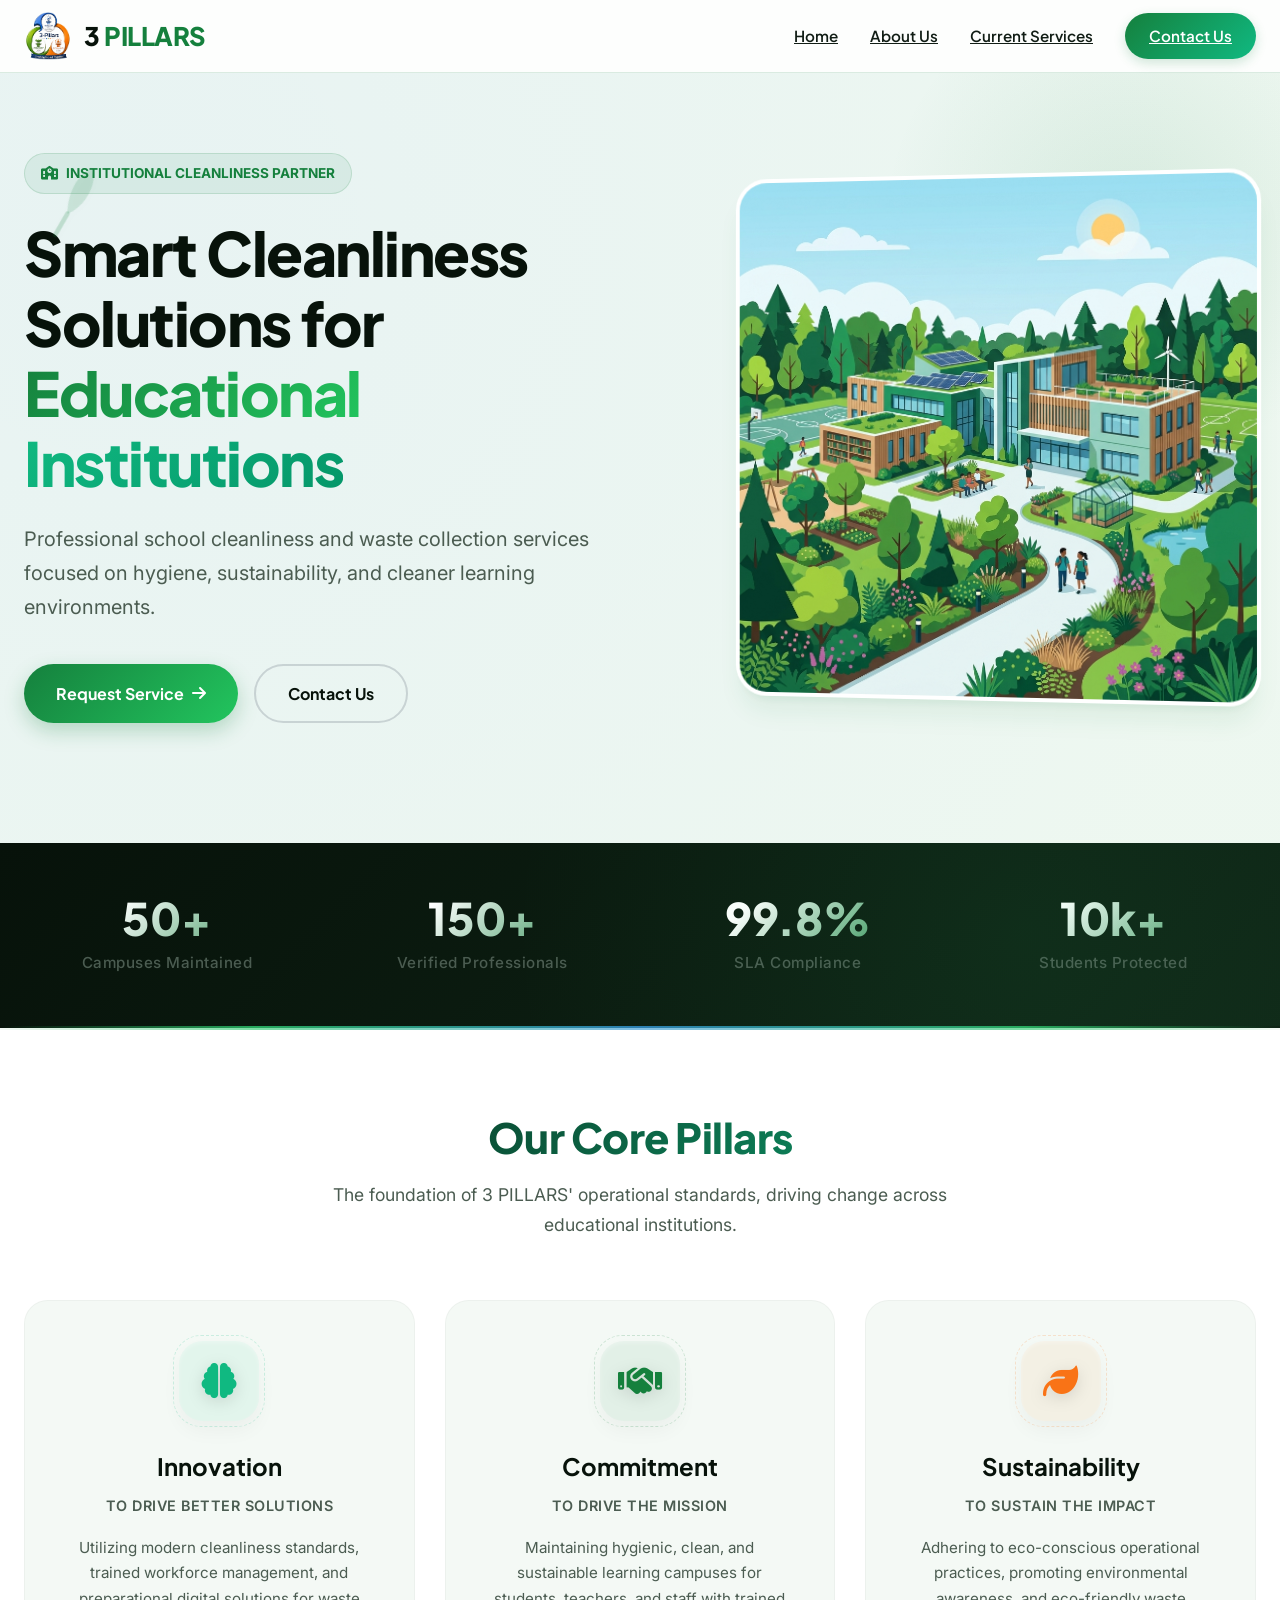
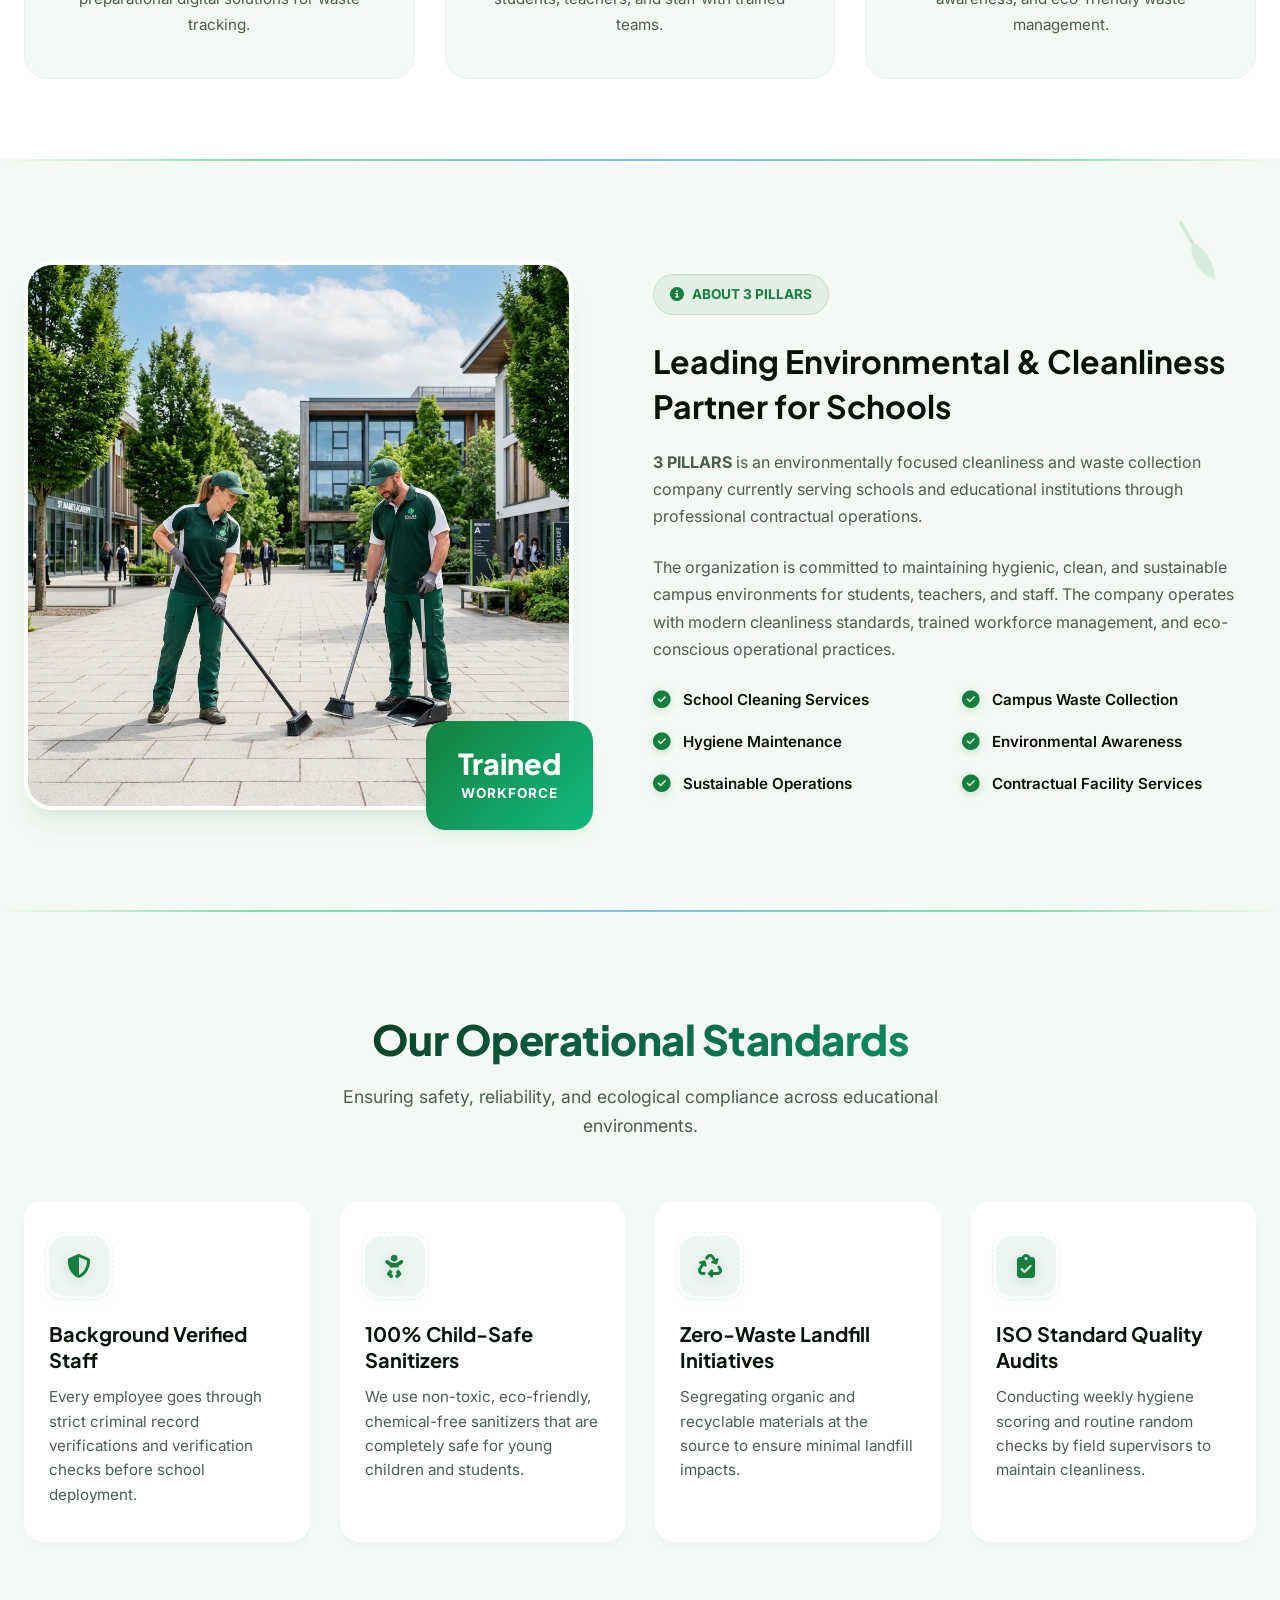
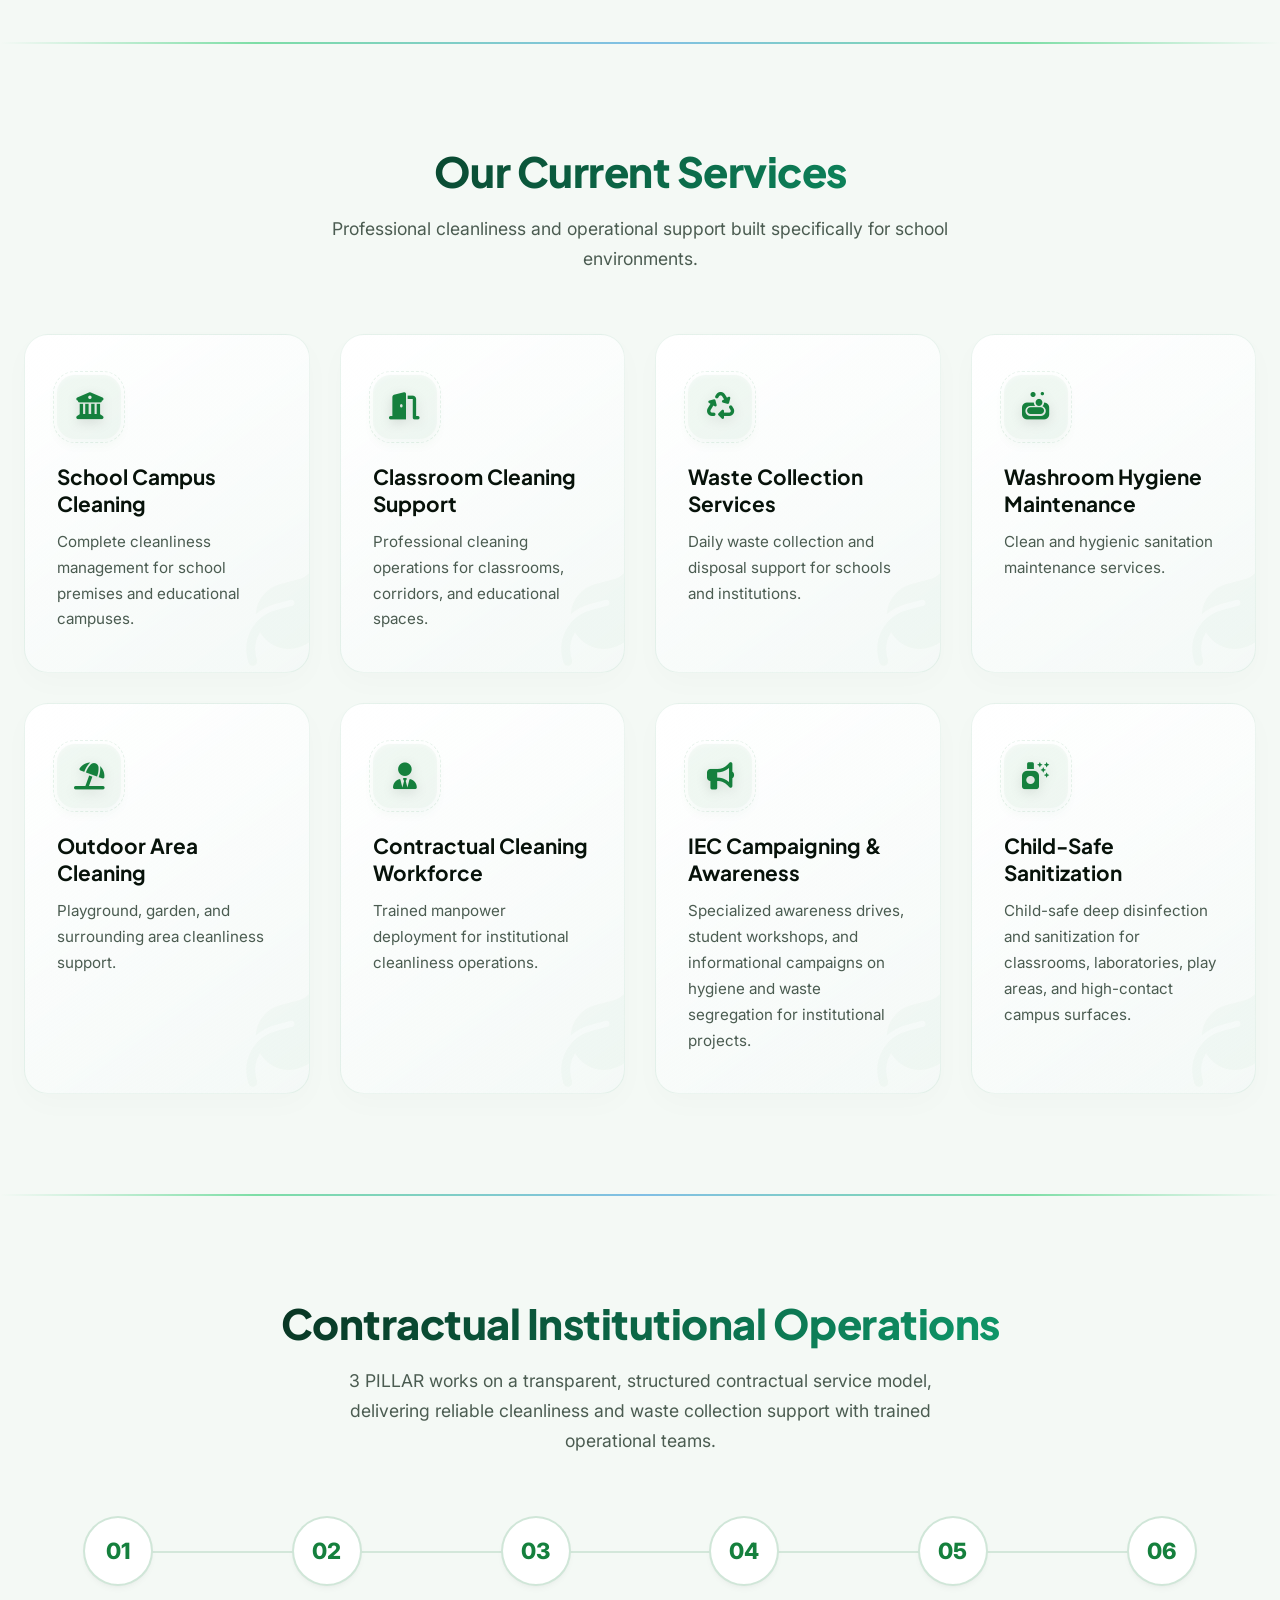
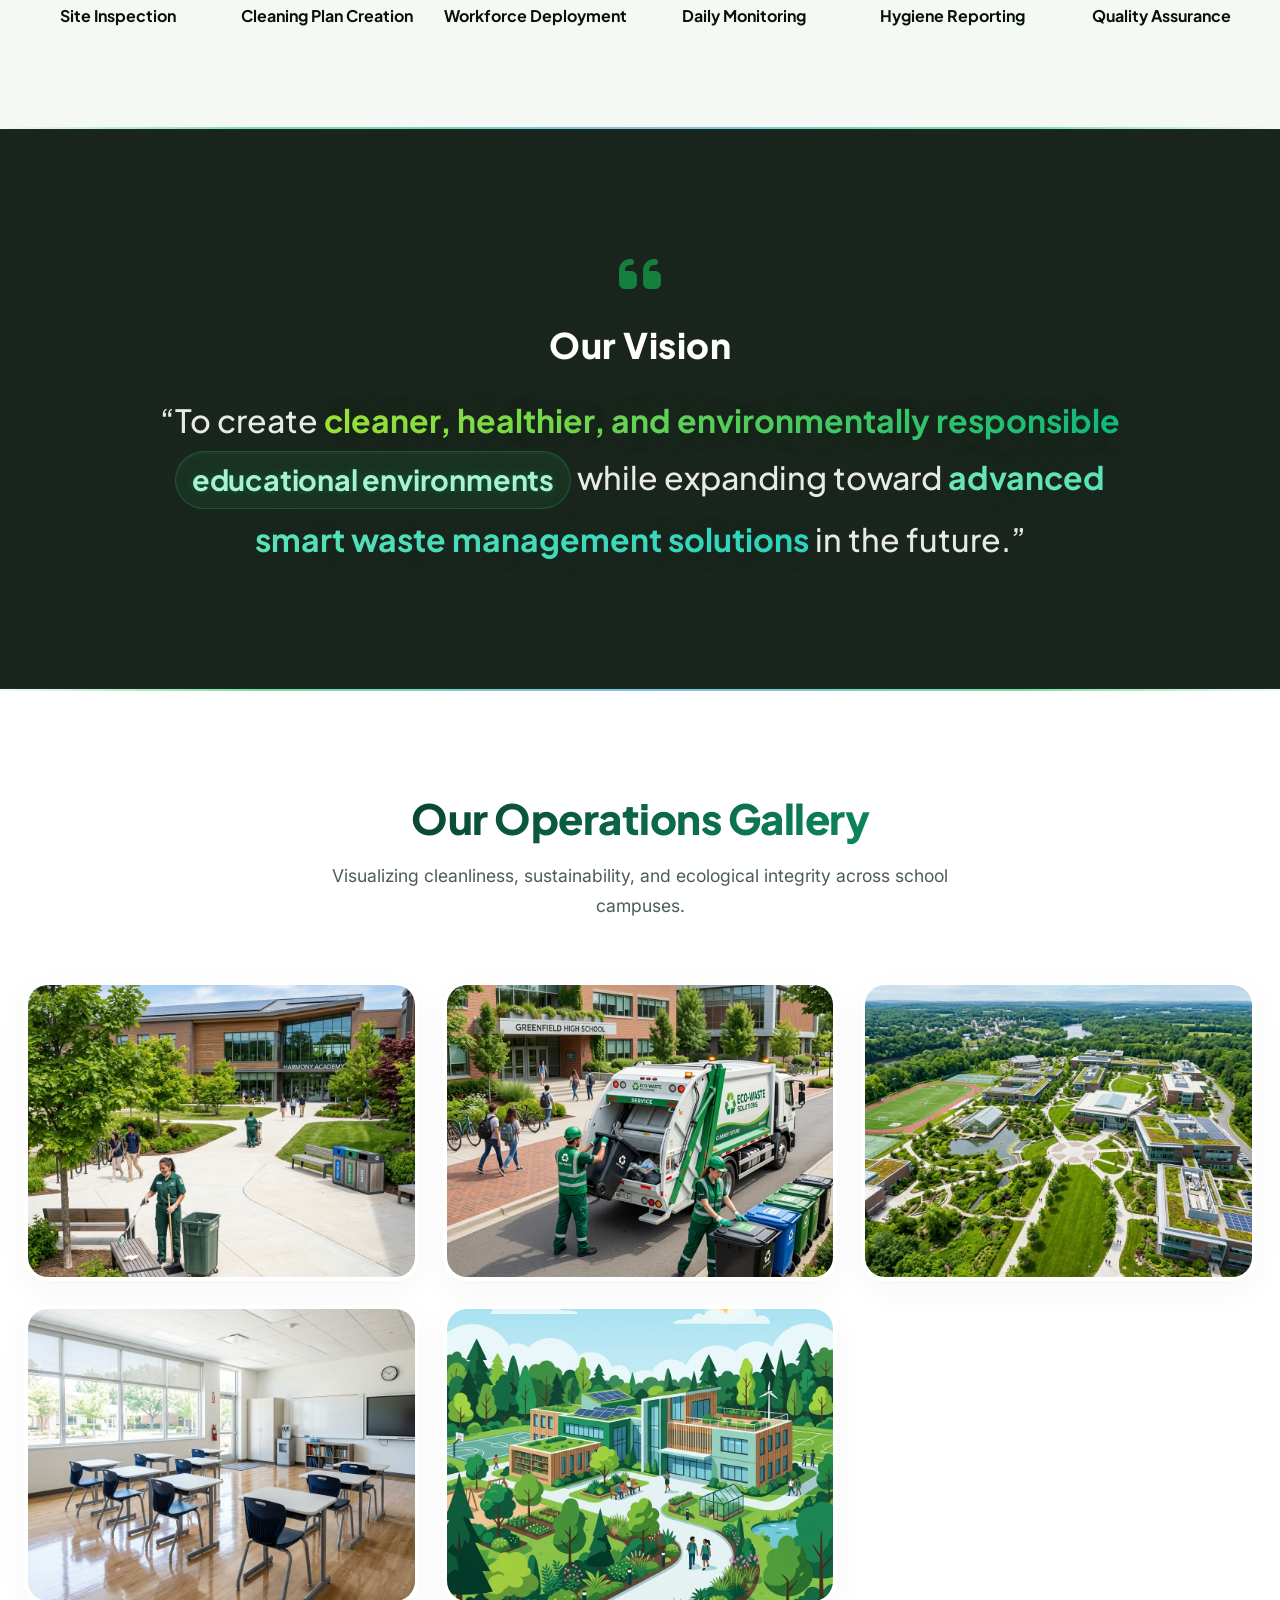
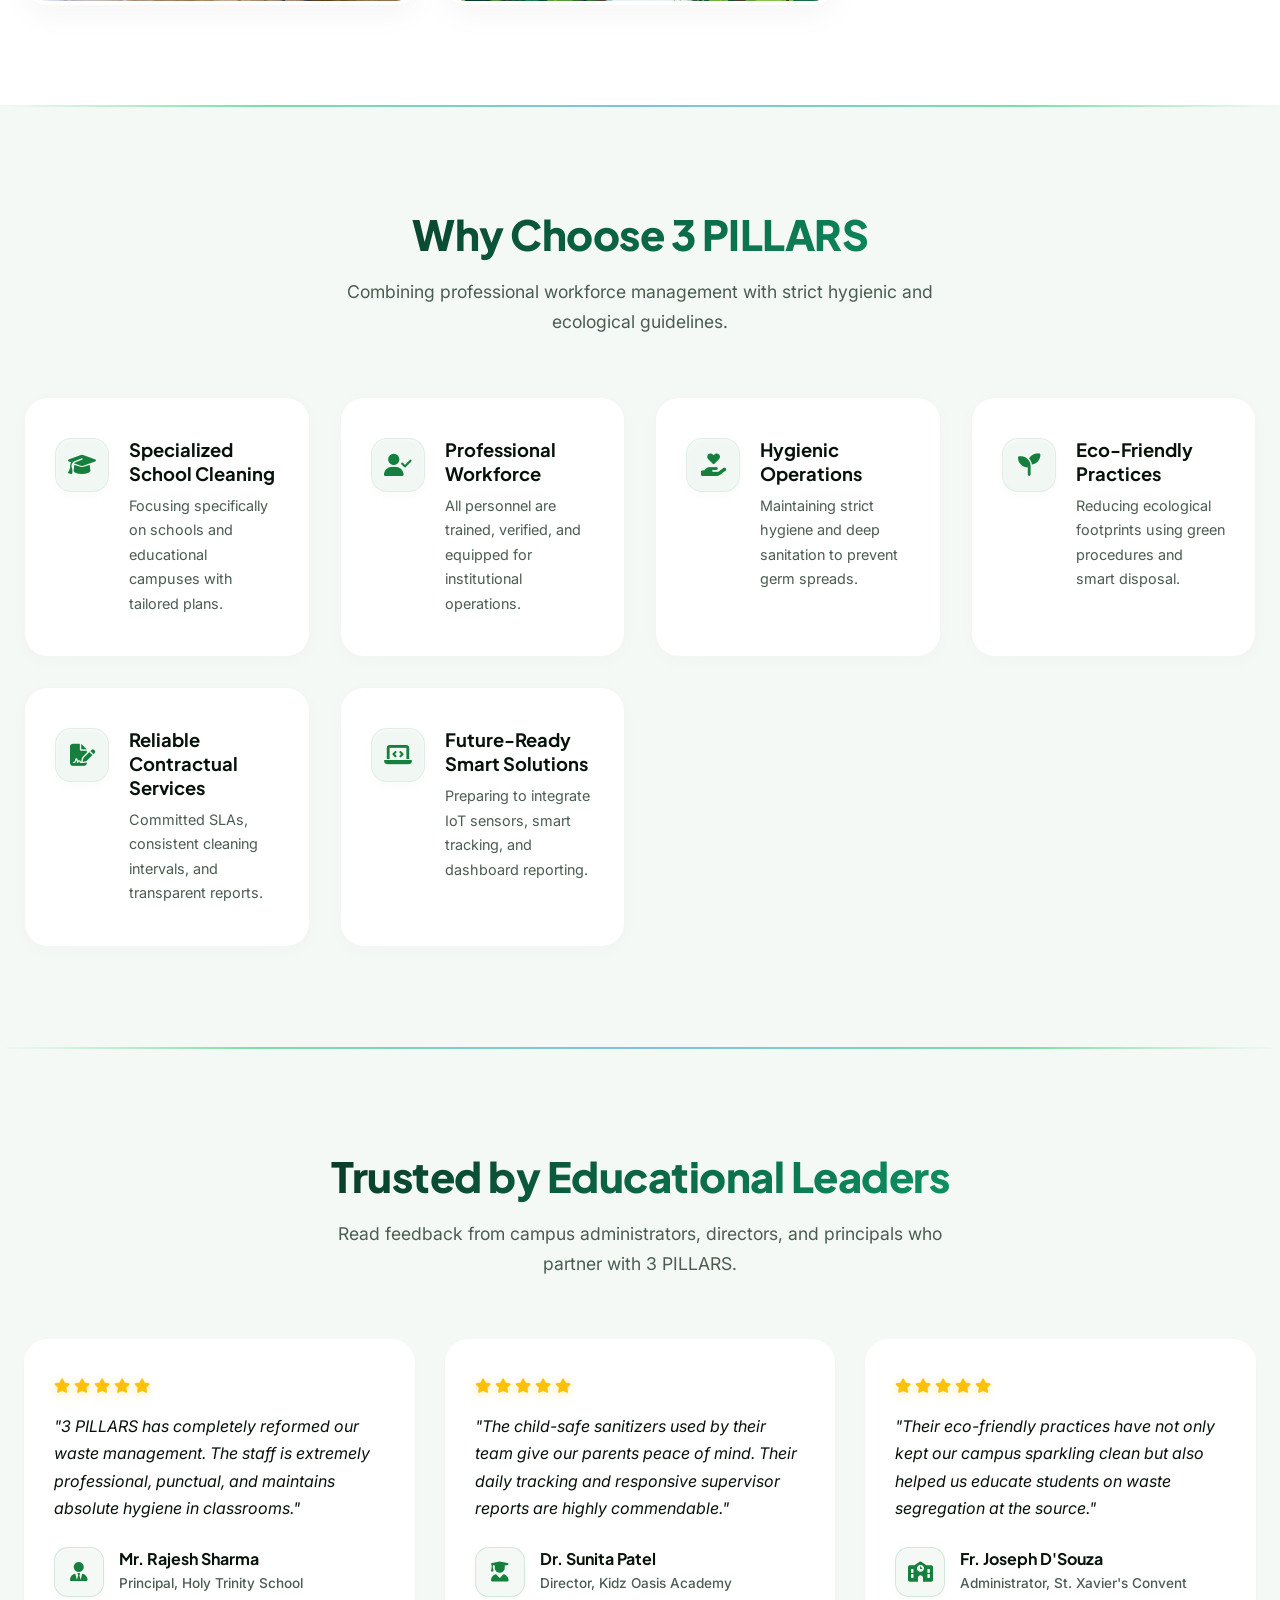
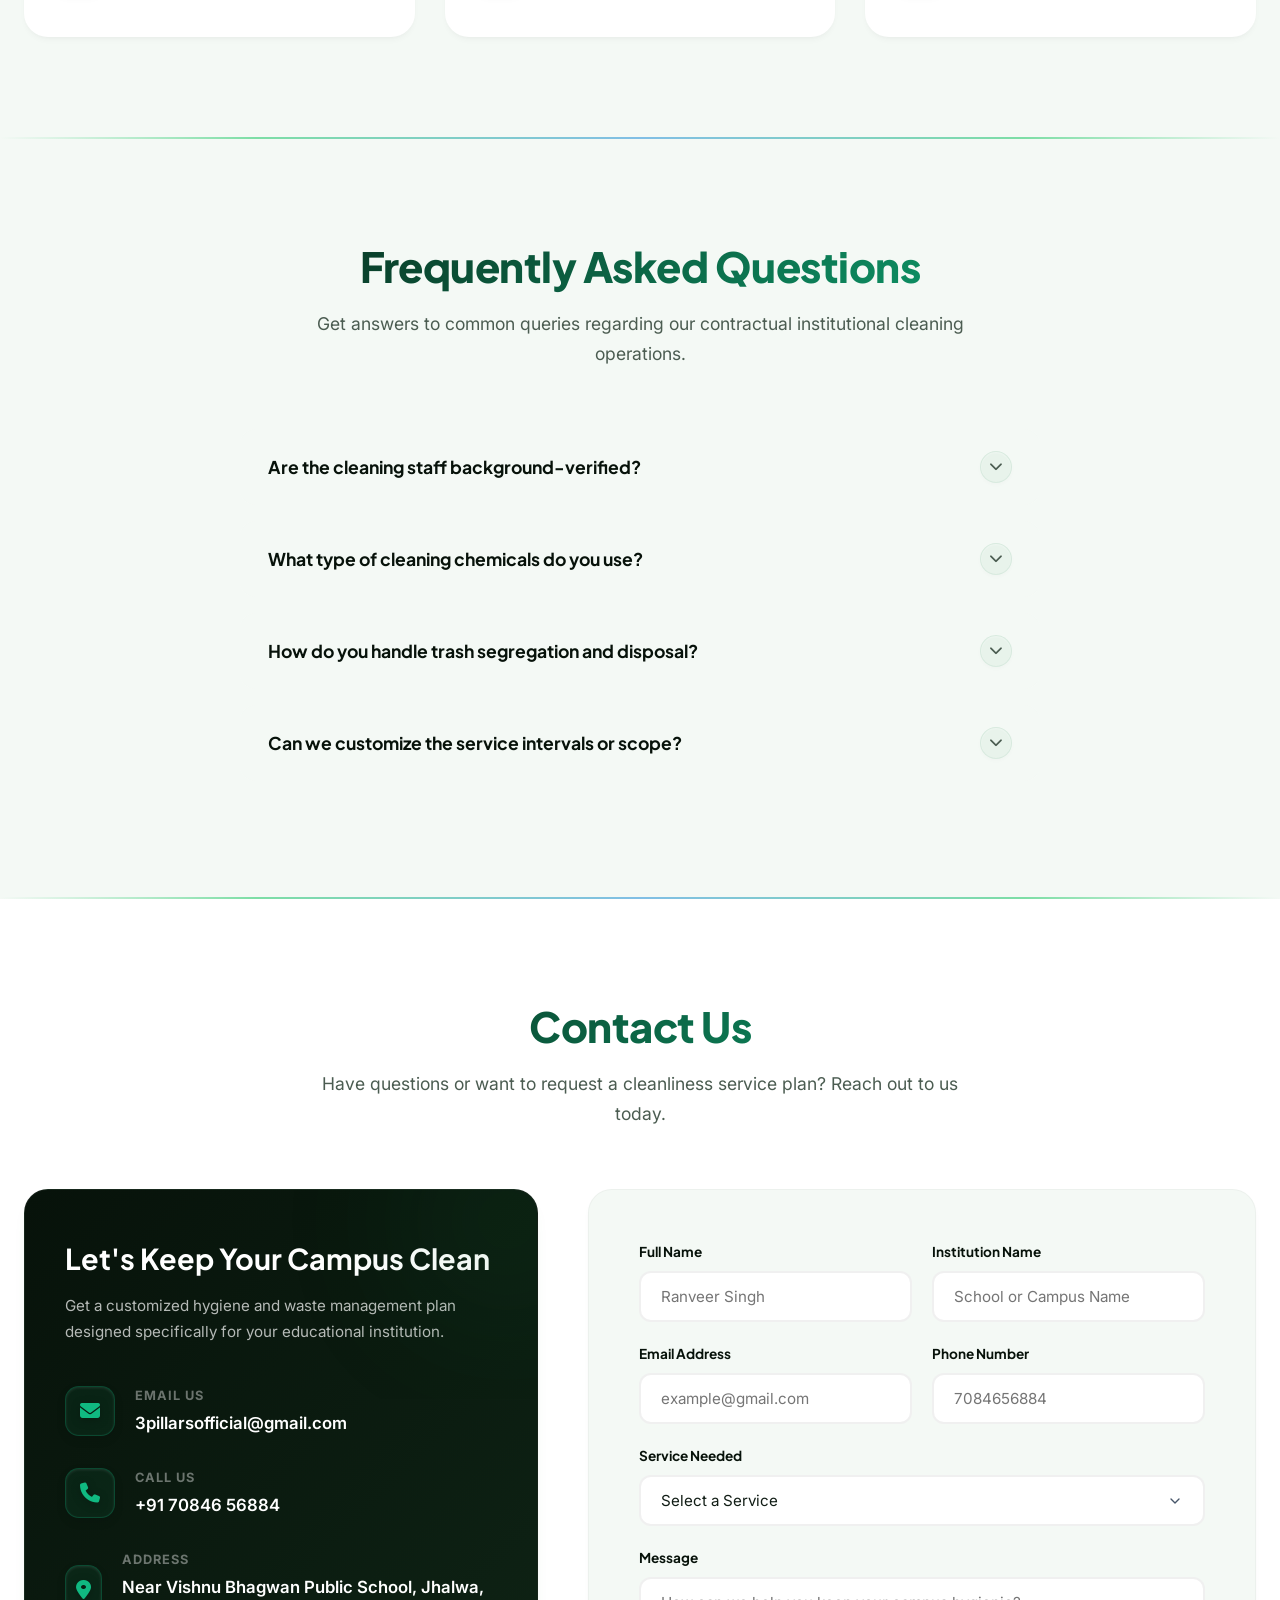
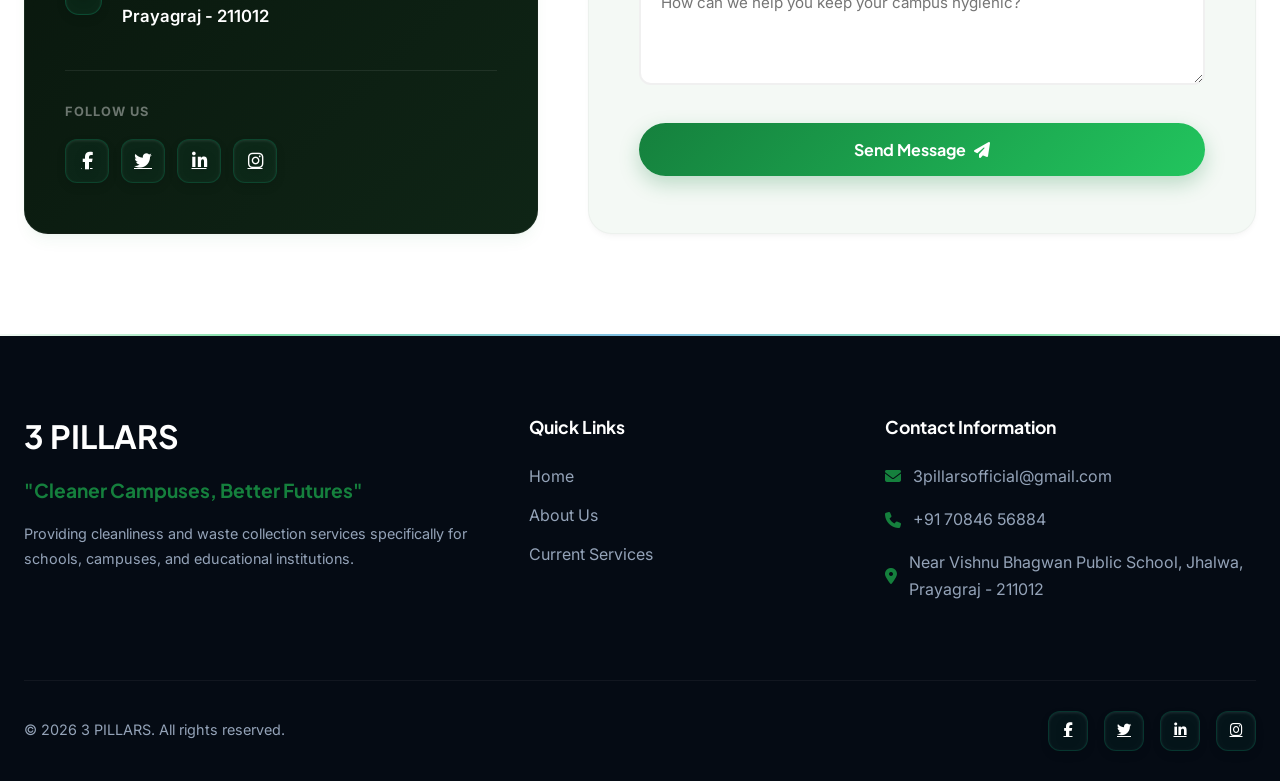
==== commit 4e844549: "Add sweeping campus image and update alt Added assets/sweeping-campus-3pillars.png and updated index" ====
--- a/index.html
+++ b/index.html
@@ -173,7 +173,7 @@
             <div class="about-grid">
                 <div class="about-image-wrapper">
                     <div class="about-image-container">
-                        <img src="assets/waste-collection.png" alt="Clean school campus yard">
+                        <img src="assets/sweeping-campus-3pillars.png" alt="3 Pillars trained cleaning staff sweeping a school campus courtyard in uniform">
                     </div>
                     <div class="about-experience-badge">
                         <h4>Trained</h4>
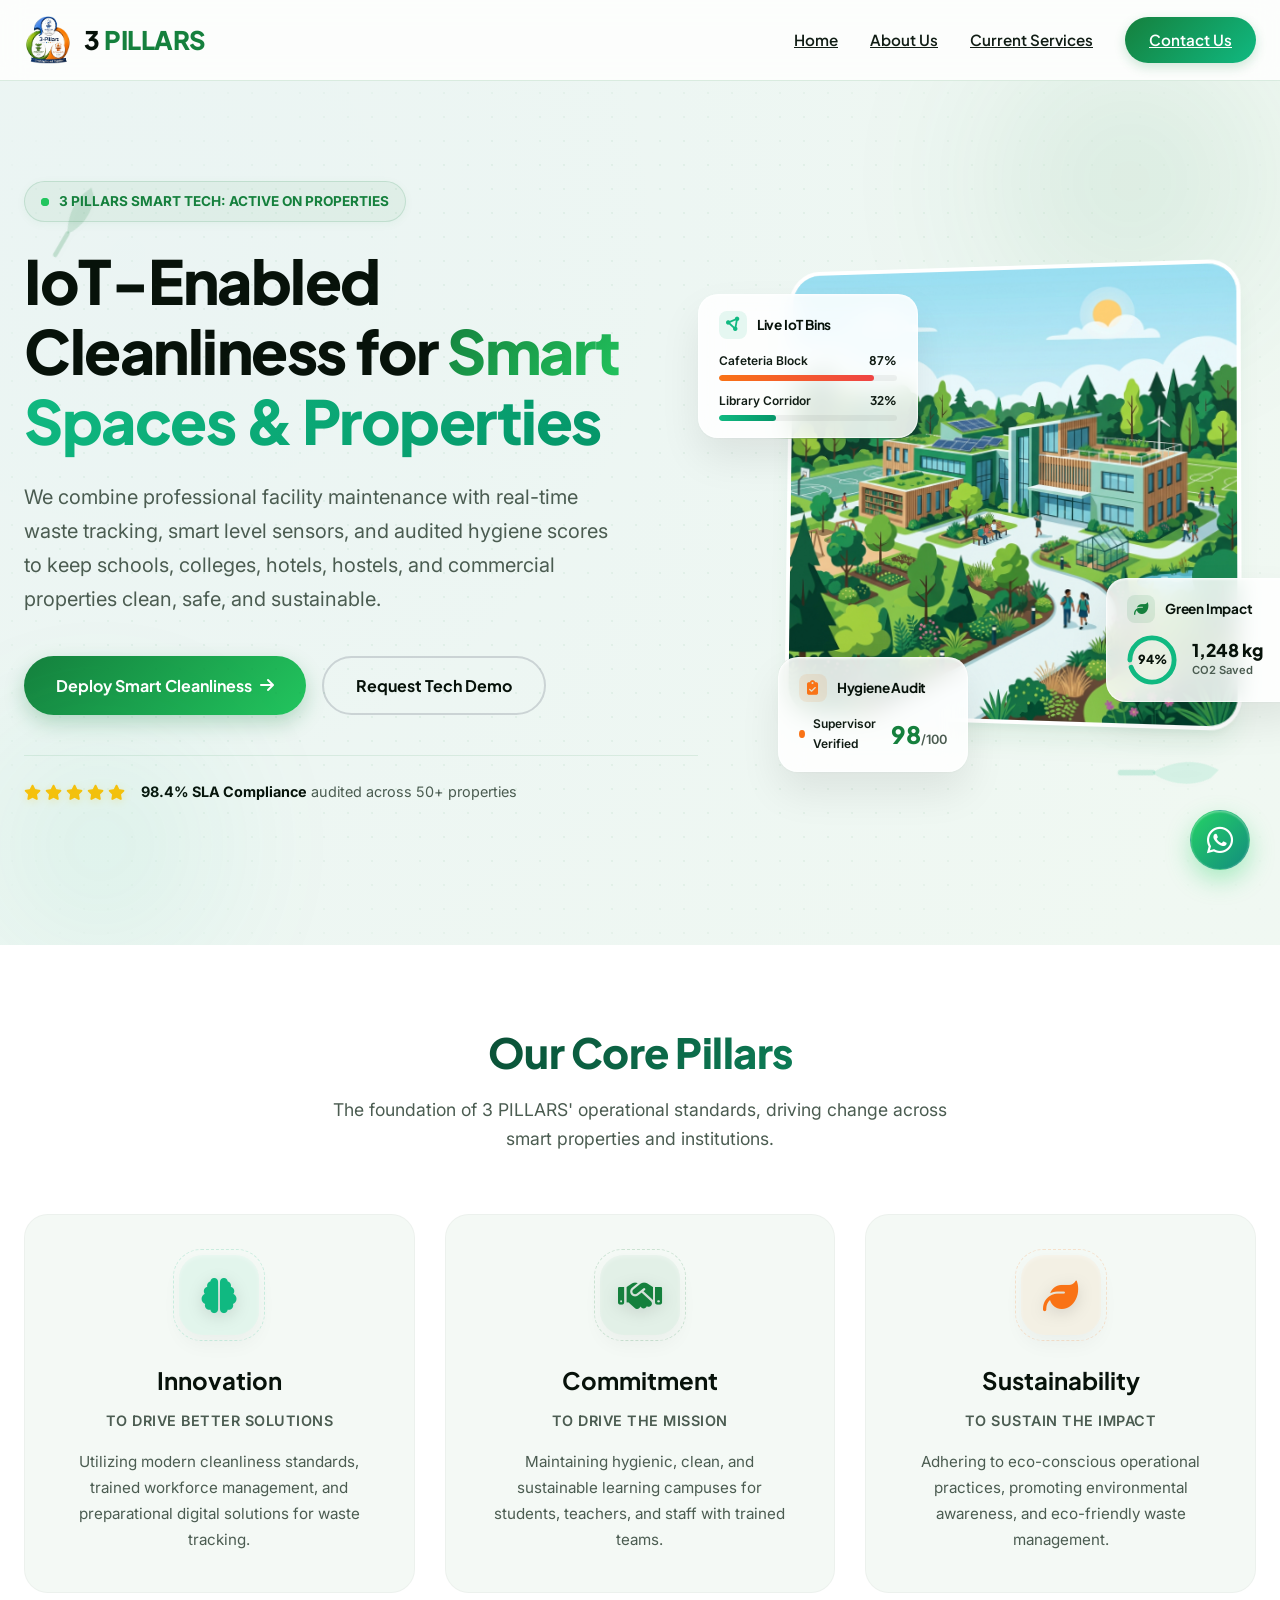
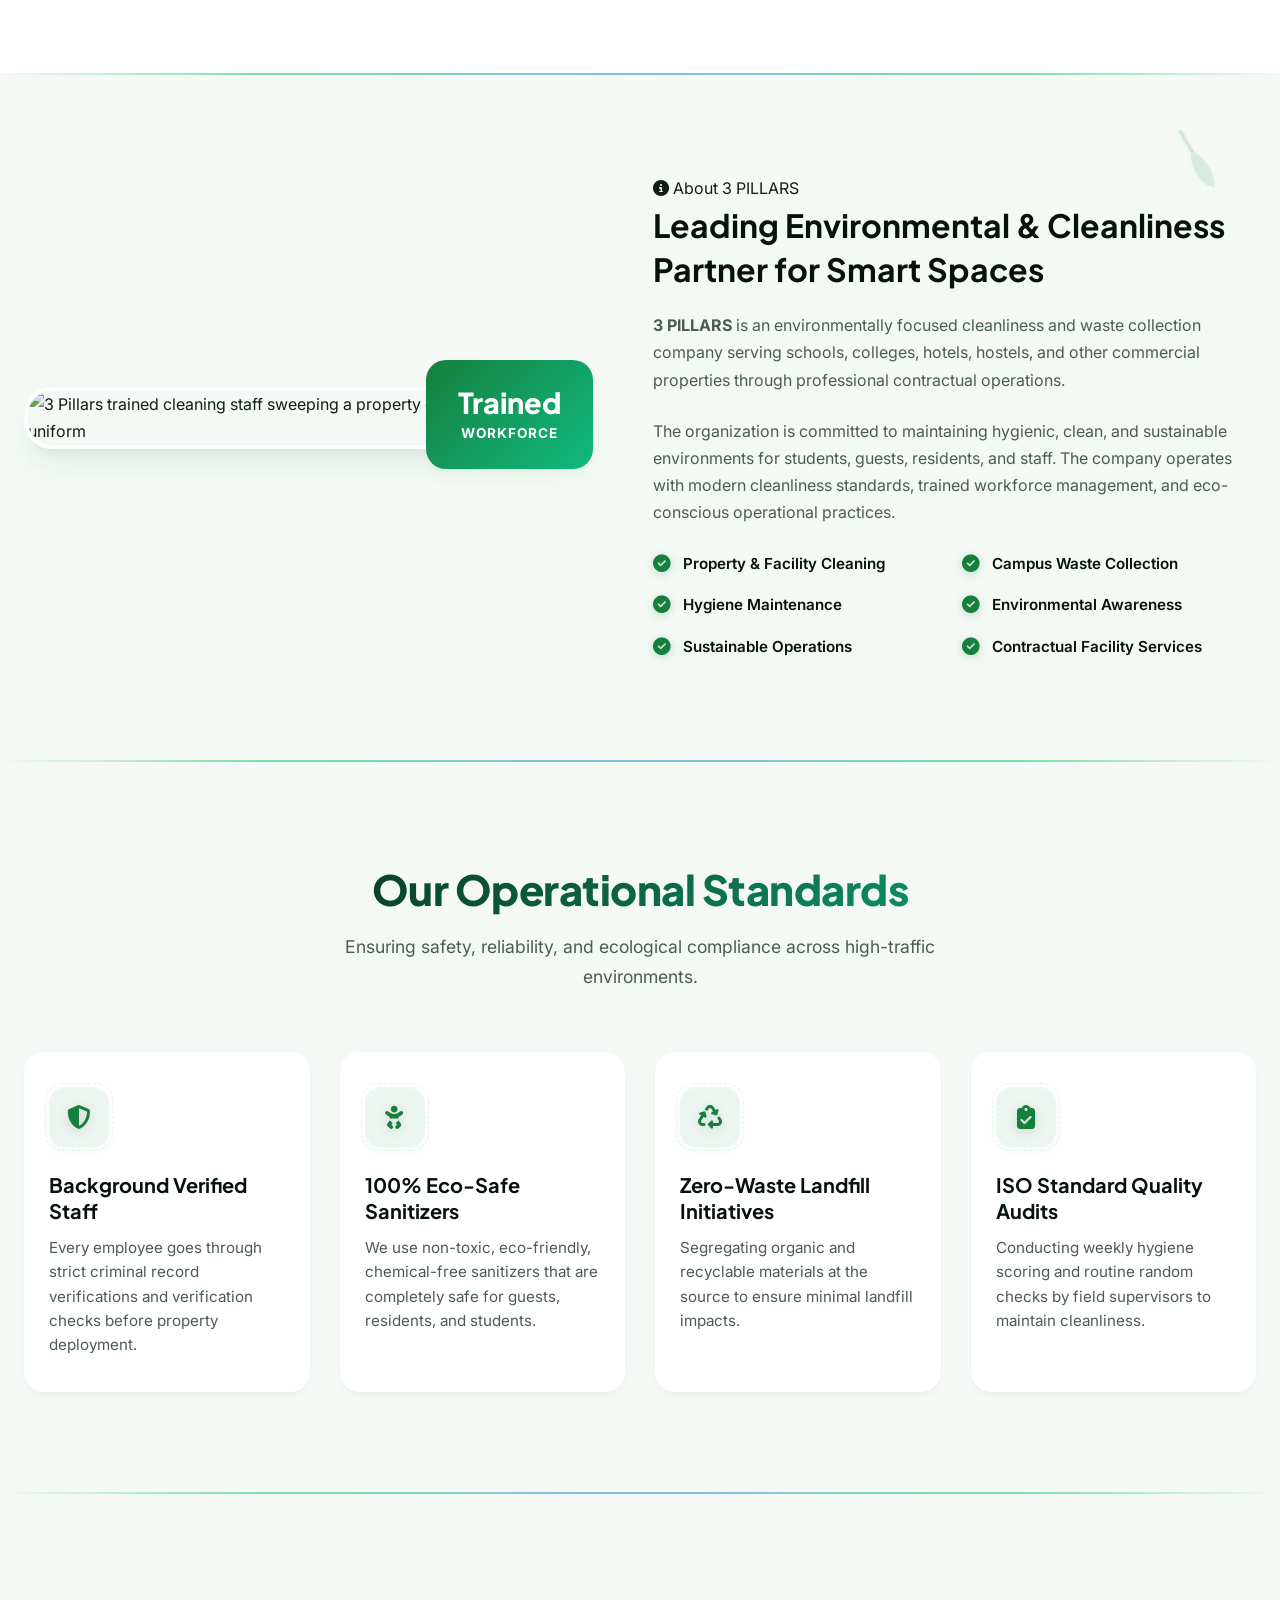
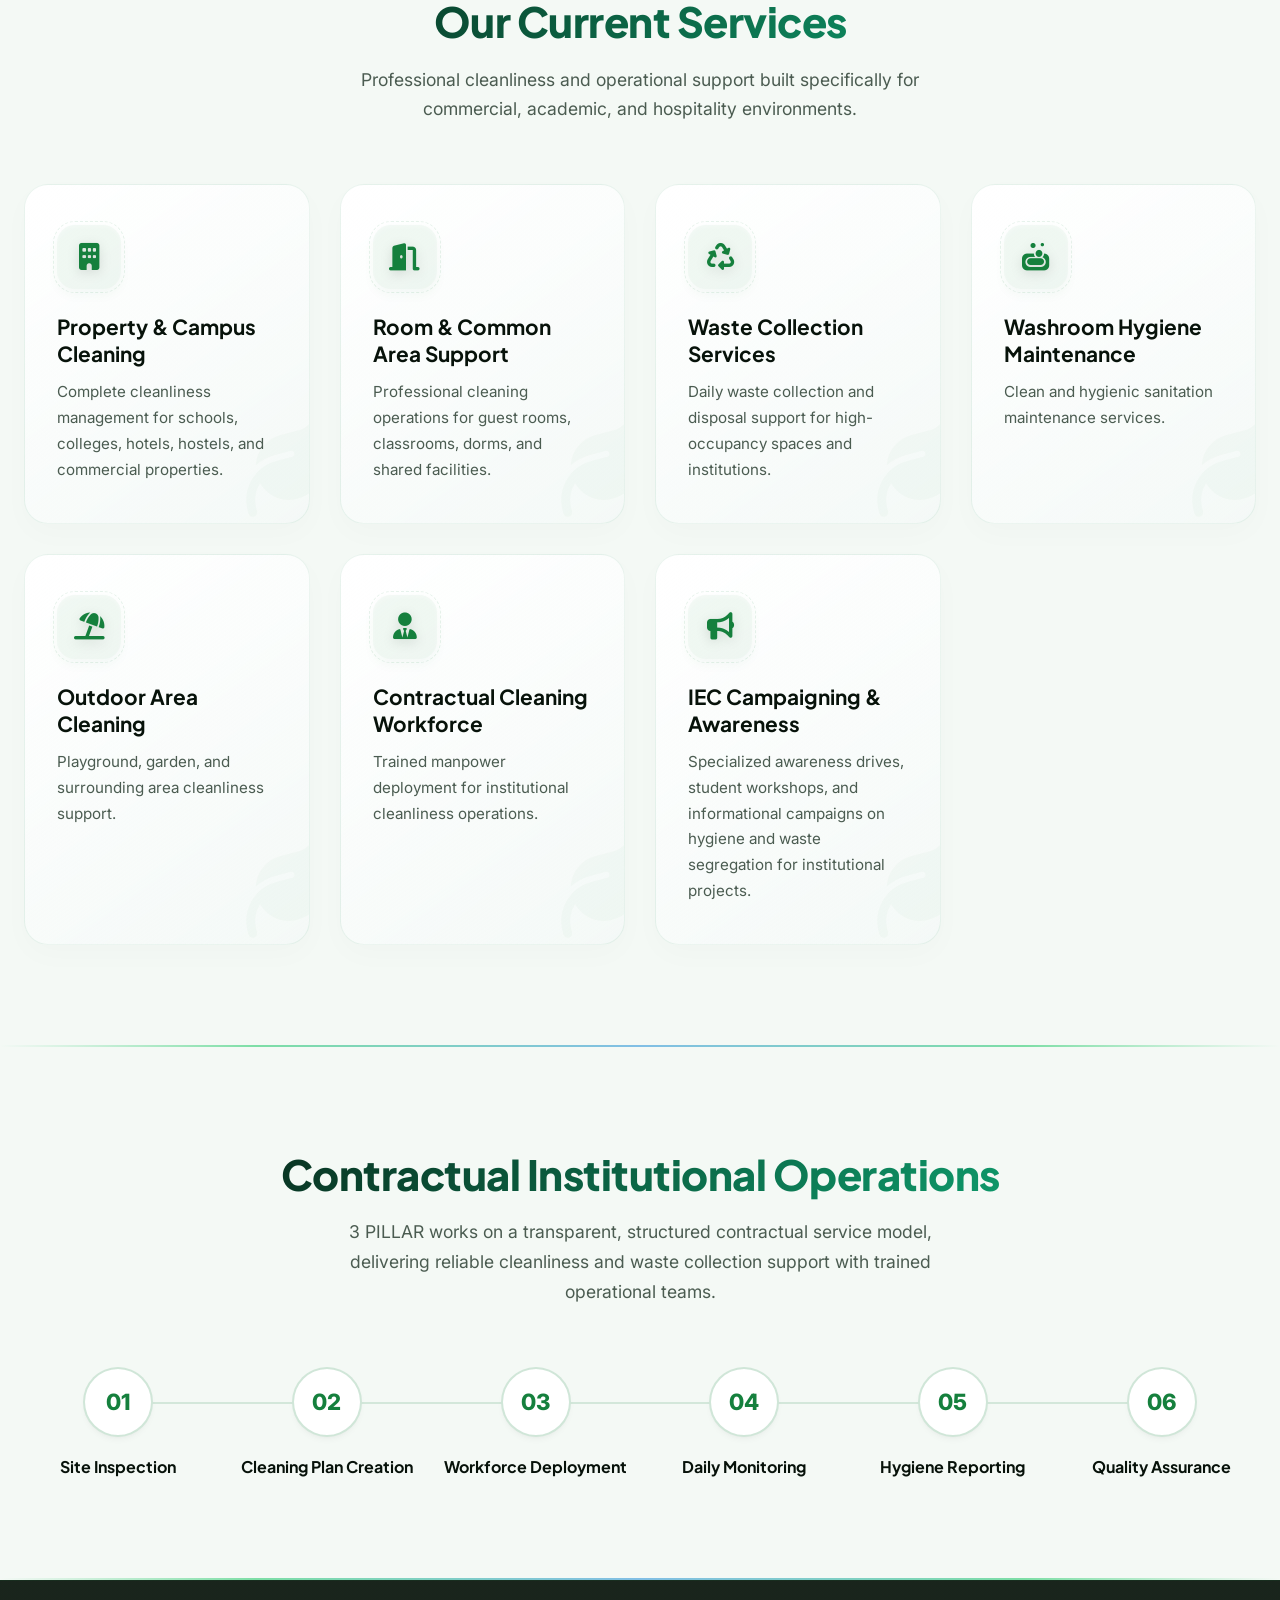
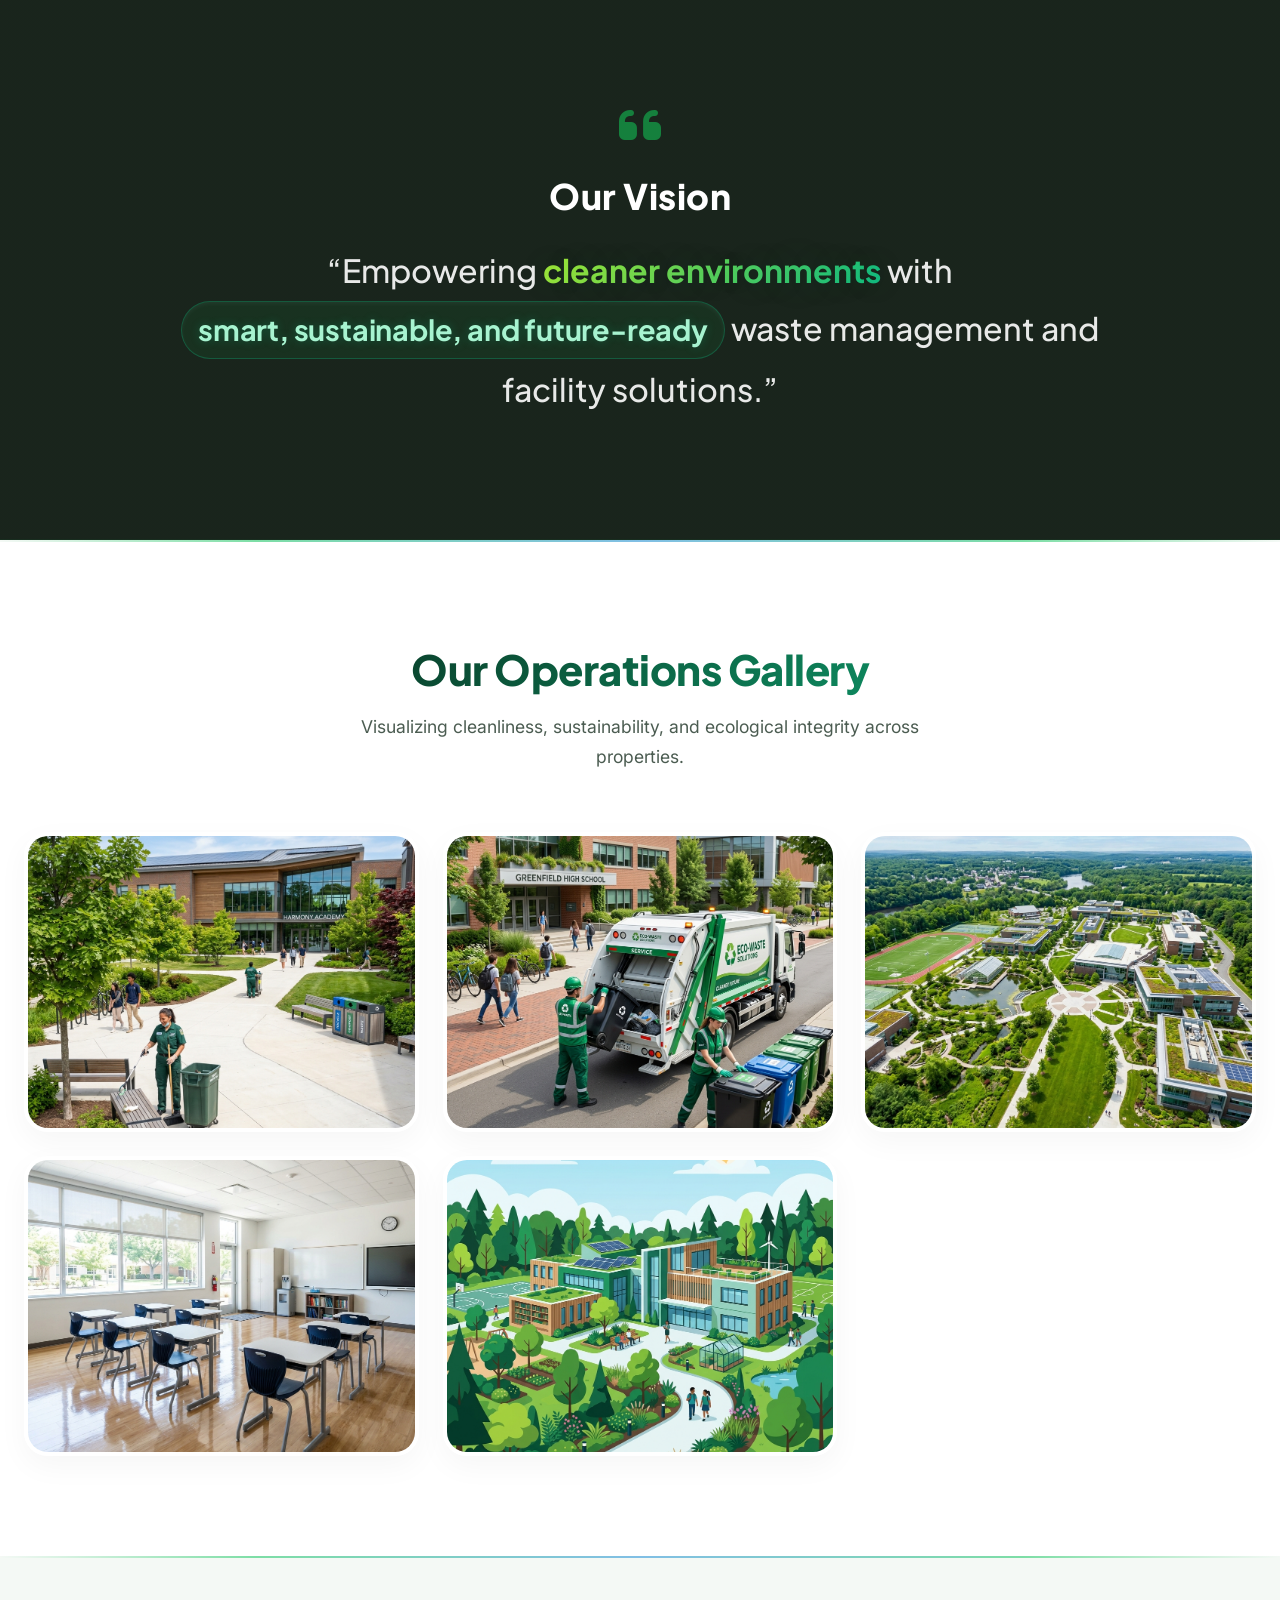
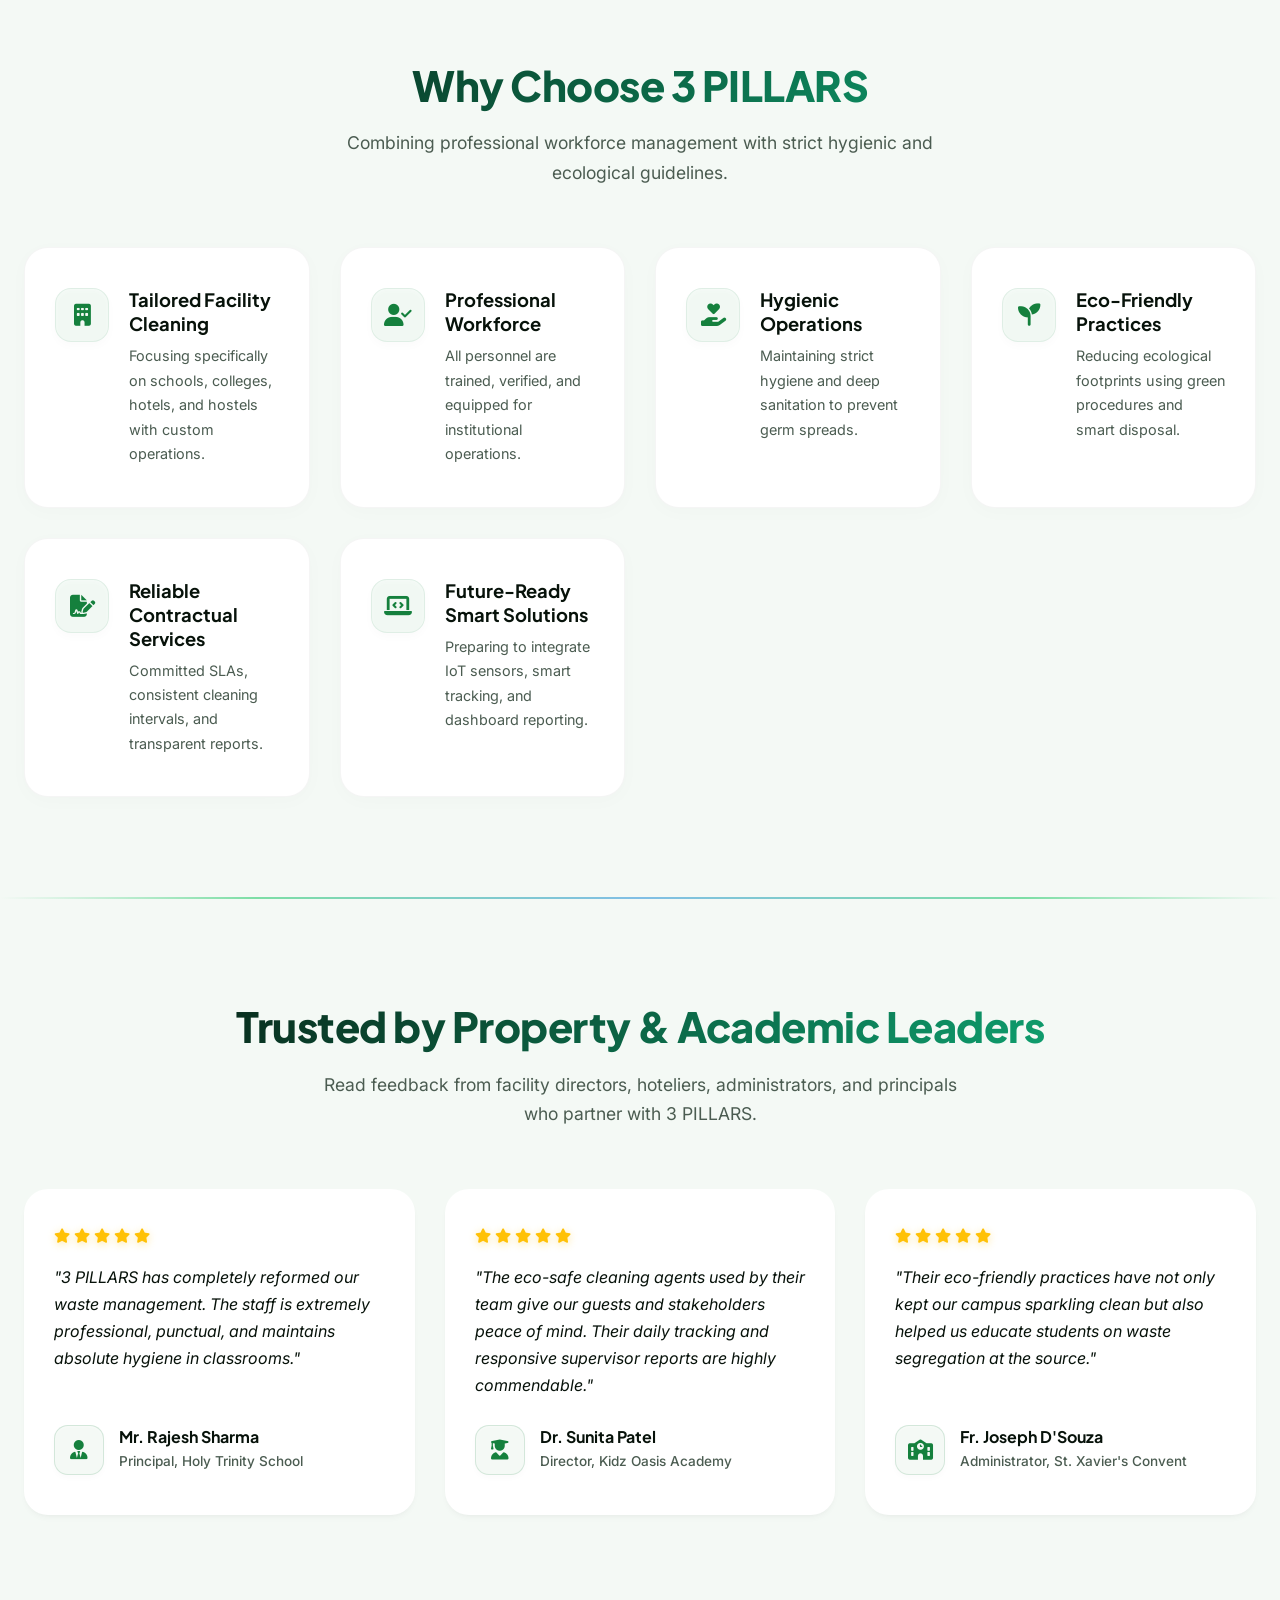
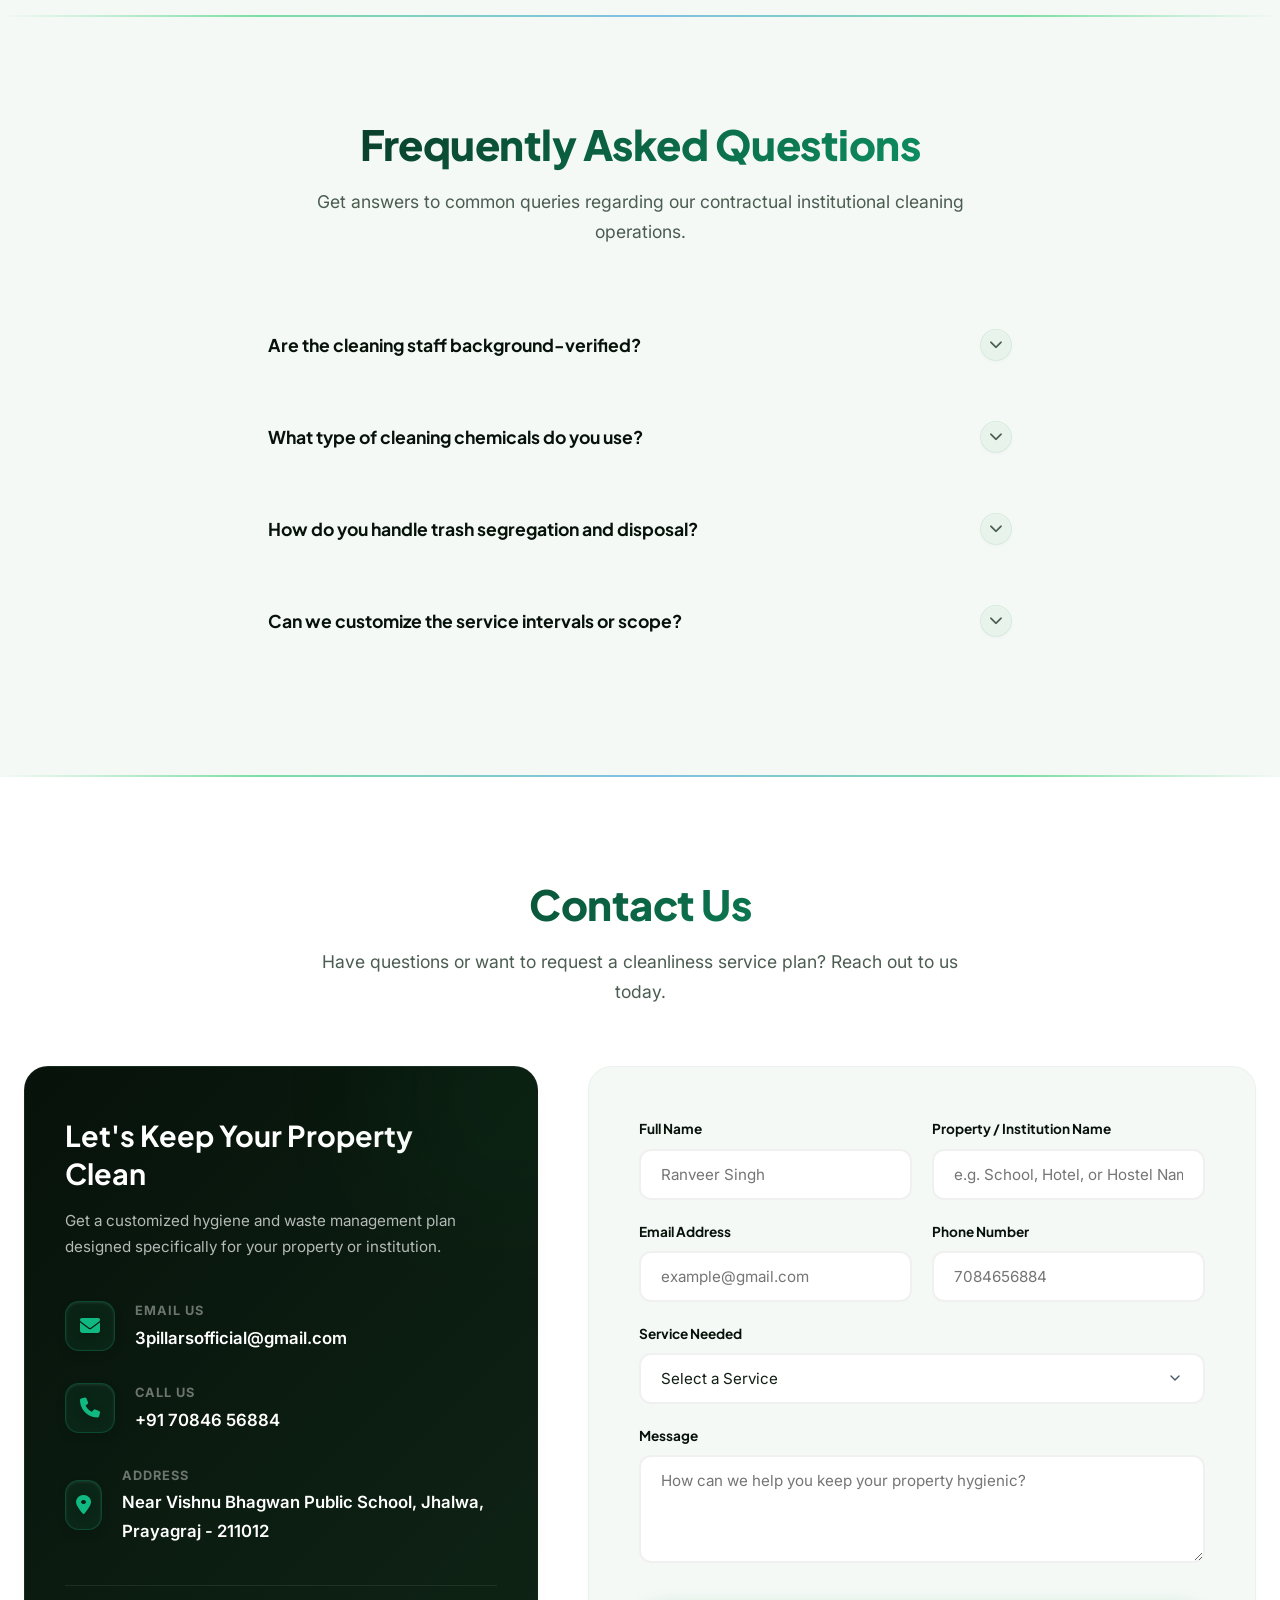
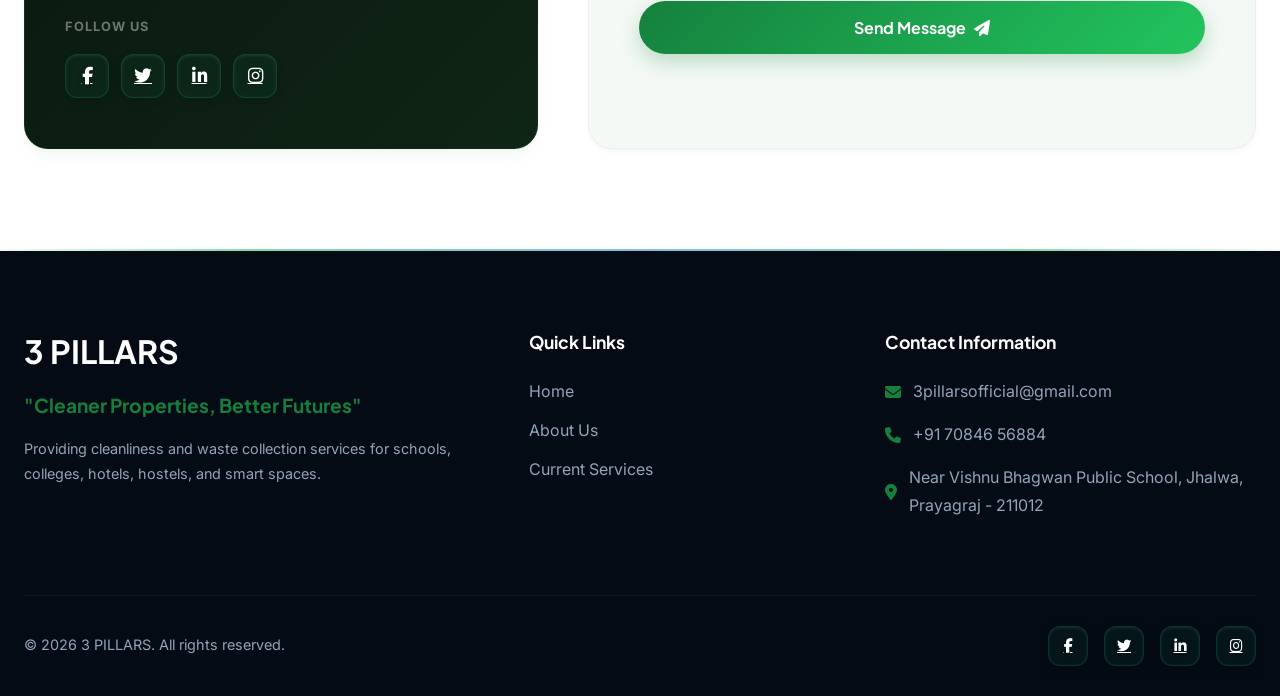
==== commit 08a27f20: "Expand scope, add live widgets & UI polish Broaden content and UI: switch messaging from school-only" ====
--- a/index.html
+++ b/index.html
@@ -3,9 +3,9 @@
 <head>
     <meta charset="UTF-8">
     <meta name="viewport" content="width=device-width, initial-scale=1.0">
-    <title>3 PILLARS | Smart Cleanliness Solutions for Educational Institutions</title>
-    <meta name="description" content="3 PILLARS provides professional school cleanliness and waste collection services focused on hygiene, sustainability, and cleaner learning environments. Smart cleanliness solutions coming soon.">
-    <meta name="keywords" content="School Cleaning Services, Educational Campus Cleaning, School Waste Collection, Institutional Hygiene Services, Smart Cleanliness Solutions, Campus Maintenance Services, Eco-Friendly Cleaning Company">
+    <title>3 PILLARS | Smart Cleanliness & Waste Solutions for Properties & Campuses</title>
+    <meta name="description" content="3 PILLARS provides professional cleanliness and waste collection services for schools, colleges, hotels, hostels, and commercial properties, focused on hygiene and smart sustainability.">
+    <meta name="keywords" content="Property Cleaning Services, Hotel Hygiene, School Waste Collection, Commercial Cleaning, Hostel Maintenance, Smart Cleanliness Solutions, Eco-Friendly Cleaning Company">
     
     <!-- Favicon -->
     <link rel="icon" type="image/jpeg" href="assets/logo.jpeg">
@@ -46,7 +46,9 @@
 
     <!-- Hero Section -->
     <section id="home" class="hero">
-        <div class="hero-blob"></div>
+        <div class="hero-grid-pattern"></div>
+        <div class="hero-blob blob-1"></div>
+        <div class="hero-blob blob-2"></div>
         
         <!-- Floating Leaf Illustrations -->
         <div class="floating-leaf leaf-1">
@@ -65,65 +67,120 @@
         <div class="container">
             <div class="hero-grid">
                 <div class="hero-content">
-                    <div class="hero-tag">
-                        <i class="fas fa-school"></i> Institutional Cleanliness Partner
+                    <div class="hero-tag live-badge">
+                        <span class="live-dot"></span>
+                        <span>3 PILLARS Smart Tech: Active on Properties</span>
                     </div>
                     <h1 class="hero-title">
-                        Smart Cleanliness Solutions for <span class="green-text">Educational</span> <span class="blue-text">Institutions</span>
+                        IoT-Enabled Cleanliness for <span class="green-text">Smart</span> <span class="blue-text">Spaces & Properties</span>
                     </h1>
                     <p class="hero-subtitle">
-                        Professional school cleanliness and waste collection services focused on hygiene, sustainability, and cleaner learning environments.
+                        We combine professional facility maintenance with real-time waste tracking, smart level sensors, and audited hygiene scores to keep schools, colleges, hotels, hostels, and commercial properties clean, safe, and sustainable.
                     </p>
                     <div class="hero-cta">
                         <a href="#services" class="btn btn-primary">
-                            Request Service <i class="fas fa-arrow-right"></i>
+                            Deploy Smart Cleanliness <i class="fas fa-arrow-right"></i>
                         </a>
                         <a href="#contact" class="btn btn-outline">
-                            Contact Us
+                            Request Tech Demo
                         </a>
+                    </div>
+                    <div class="hero-trust">
+                        <div class="trust-stars">
+                            <i class="fas fa-star"></i>
+                            <i class="fas fa-star"></i>
+                            <i class="fas fa-star"></i>
+                            <i class="fas fa-star"></i>
+                            <i class="fas fa-star"></i>
+                        </div>
+                        <div class="trust-text">
+                            <span><strong>98.4% SLA Compliance</strong> audited across 50+ properties</span>
+                        </div>
                     </div>
                 </div>
                 <div class="hero-image-wrapper">
                     <div class="hero-image-container">
-                        <img src="assets/hero-premium.png" alt="Clean school campus and environment">
-                    </div>
-                </div>
-            </div>
-        </div>
-    </section>
-
-    <!-- Stats Strip Section -->
-    <section class="stats-strip">
-        <div class="container">
-            <div class="stats-grid">
-                <div class="stat-item">
-                    <div class="stat-num">50+</div>
-                    <div class="stat-text">Campuses Maintained</div>
-                </div>
-                <div class="stat-item">
-                    <div class="stat-num">150+</div>
-                    <div class="stat-text">Verified Professionals</div>
-                </div>
-                <div class="stat-item">
-                    <div class="stat-num">99.8%</div>
-                    <div class="stat-text">SLA Compliance</div>
-                </div>
-                <div class="stat-item">
-                    <div class="stat-num">10k+</div>
-                    <div class="stat-text">Students Protected</div>
-                </div>
-            </div>
-        </div>
-    </section>
-
-    <div class="section-divider"></div>
+                        <img src="assets/hero-premium.png" alt="Clean smart spaces and properties with 3 pillars smart tracking">
+                    </div>
+                    
+                    <!-- Floating Widget 1: IoT Bin Status -->
+                    <div class="floating-widget widget-bin">
+                        <div class="widget-header">
+                            <span class="widget-icon green"><i class="fas fa-circle-nodes"></i></span>
+                            <span class="widget-title">Live IoT Bins</span>
+                        </div>
+                        <div class="widget-body">
+                            <div class="bin-item">
+                                <div class="bin-info">
+                                    <span>Cafeteria Block</span>
+                                    <span class="fill-pct text-danger">87%</span>
+                                </div>
+                                <div class="progress-bar-container">
+                                    <div class="progress-fill fill-danger" style="width: 87%"></div>
+                                </div>
+                            </div>
+                            <div class="bin-item">
+                                <div class="bin-info">
+                                    <span>Library Corridor</span>
+                                    <span class="fill-pct text-success">32%</span>
+                                </div>
+                                <div class="progress-bar-container">
+                                    <div class="progress-fill fill-success" style="width: 32%"></div>
+                                </div>
+                            </div>
+                        </div>
+                    </div>
+
+                    <!-- Floating Widget 2: Green Impact Tracker -->
+                    <div class="floating-widget widget-impact">
+                        <div class="widget-header">
+                            <span class="widget-icon blue"><i class="fas fa-leaf"></i></span>
+                            <span class="widget-title">Green Impact</span>
+                        </div>
+                        <div class="widget-stats">
+                            <div class="stat-circle">
+                                <svg viewBox="0 0 36 36" class="circular-chart">
+                                    <path class="circle-bg" d="M18 2.0845 a 15.9155 15.9155 0 0 1 0 31.831 a 15.9155 15.9155 0 0 1 0 -31.831" />
+                                    <path class="circle" stroke-dasharray="94, 100" d="M18 2.0845 a 15.9155 15.9155 0 0 1 0 31.831 a 15.9155 15.9155 0 0 1 0 -31.831" stroke="var(--primary-blue)" />
+                                    <text x="18" y="21" class="percentage">94%</text>
+                                </svg>
+                            </div>
+                            <div class="stat-info">
+                                <div class="stat-val">1,248 kg</div>
+                                <div class="stat-lbl">CO2 Saved</div>
+                            </div>
+                        </div>
+                    </div>
+
+                    <!-- Floating Widget 3: Live Audit Status -->
+                    <div class="floating-widget widget-audit">
+                        <div class="widget-header">
+                            <span class="widget-icon orange"><i class="fas fa-clipboard-check"></i></span>
+                            <span class="widget-title">Hygiene Audit</span>
+                        </div>
+                        <div class="audit-status">
+                            <div class="status-indicator">
+                                <span class="pulse-dot"></span>
+                                <span>Supervisor Verified</span>
+                            </div>
+                            <div class="score-display">
+                                <span class="score-value">98</span>
+                                <span class="score-max">/100</span>
+                            </div>
+                        </div>
+                    </div>
+                </div>
+            </div>
+        </div>
+    </section>
+
 
     <!-- Three Pillars Concept Section -->
     <section class="pillars-section">
         <div class="container">
             <div class="section-title">
                 <h2>Our Core Pillars</h2>
-                <p>The foundation of 3 PILLARS' operational standards, driving change across educational institutions.</p>
+                <p>The foundation of 3 PILLARS' operational standards, driving change across smart properties and institutions.</p>
             </div>
             
             <div class="pillars-grid">
@@ -173,7 +230,7 @@
             <div class="about-grid">
                 <div class="about-image-wrapper">
                     <div class="about-image-container">
-                        <img src="assets/sweeping-campus-3pillars.png" alt="3 Pillars trained cleaning staff sweeping a school campus courtyard in uniform">
+                        <img src="assets/about-section-image.png" alt="3 Pillars trained cleaning staff sweeping a property courtyard in uniform">
                     </div>
                     <div class="about-experience-badge">
                         <h4>Trained</h4>
@@ -184,16 +241,16 @@
                     <div class="hero-tag">
                         <i class="fas fa-info-circle"></i> About 3 PILLARS
                     </div>
-                    <h3>Leading Environmental & Cleanliness Partner for Schools</h3>
+                    <h3>Leading Environmental & Cleanliness Partner for Smart Spaces</h3>
                     <p>
-                        <strong>3 PILLARS</strong> is an environmentally focused cleanliness and waste collection company currently serving schools and educational institutions through professional contractual operations.
+                        <strong>3 PILLARS</strong> is an environmentally focused cleanliness and waste collection company serving schools, colleges, hotels, hostels, and other commercial properties through professional contractual operations.
                     </p>
                     <p>
-                        The organization is committed to maintaining hygienic, clean, and sustainable campus environments for students, teachers, and staff. The company operates with modern cleanliness standards, trained workforce management, and eco-conscious operational practices.
+                        The organization is committed to maintaining hygienic, clean, and sustainable environments for students, guests, residents, and staff. The company operates with modern cleanliness standards, trained workforce management, and eco-conscious operational practices.
                     </p>
                     
                     <div class="focus-list">
-                        <div class="focus-bullet"><i class="fas fa-check-circle"></i> School Cleaning Services</div>
+                        <div class="focus-bullet"><i class="fas fa-check-circle"></i> Property & Facility Cleaning</div>
                         <div class="focus-bullet"><i class="fas fa-check-circle"></i> Campus Waste Collection</div>
                         <div class="focus-bullet"><i class="fas fa-check-circle"></i> Hygiene Maintenance</div>
                         <div class="focus-bullet"><i class="fas fa-check-circle"></i> Environmental Awareness</div>
@@ -212,18 +269,18 @@
         <div class="container">
             <div class="section-title">
                 <h2>Our Operational Standards</h2>
-                <p>Ensuring safety, reliability, and ecological compliance across educational environments.</p>
+                <p>Ensuring safety, reliability, and ecological compliance across high-traffic environments.</p>
             </div>
             <div class="standards-grid">
                 <div class="standard-card">
                     <div class="standard-icon"><i class="fas fa-shield-halved"></i></div>
                     <h3>Background Verified Staff</h3>
-                    <p>Every employee goes through strict criminal record verifications and verification checks before school deployment.</p>
+                    <p>Every employee goes through strict criminal record verifications and verification checks before property deployment.</p>
                 </div>
                 <div class="standard-card">
                     <div class="standard-icon"><i class="fas fa-baby"></i></div>
-                    <h3>100% Child-Safe Sanitizers</h3>
-                    <p>We use non-toxic, eco-friendly, chemical-free sanitizers that are completely safe for young children and students.</p>
+                    <h3>100% Eco-Safe Sanitizers</h3>
+                    <p>We use non-toxic, eco-friendly, chemical-free sanitizers that are completely safe for guests, residents, and students.</p>
                 </div>
                 <div class="standard-card">
                     <div class="standard-icon"><i class="fas fa-recycle"></i></div>
@@ -246,25 +303,25 @@
         <div class="container">
             <div class="section-title">
                 <h2>Our Current Services</h2>
-                <p>Professional cleanliness and operational support built specifically for school environments.</p>
+                <p>Professional cleanliness and operational support built specifically for commercial, academic, and hospitality environments.</p>
             </div>
             
             <div class="services-grid">
                 <!-- Current Services -->
                 <div class="service-card">
                     <div class="service-card-icon">
-                        <i class="fas fa-university"></i>
-                    </div>
-                    <h3>School Campus Cleaning</h3>
-                    <p>Complete cleanliness management for school premises and educational campuses.</p>
+                        <i class="fas fa-building"></i>
+                    </div>
+                    <h3>Property & Campus Cleaning</h3>
+                    <p>Complete cleanliness management for schools, colleges, hotels, hostels, and commercial properties.</p>
                 </div>
                 
                 <div class="service-card">
                     <div class="service-card-icon">
                         <i class="fas fa-door-open"></i>
                     </div>
-                    <h3>Classroom Cleaning Support</h3>
-                    <p>Professional cleaning operations for classrooms, corridors, and educational spaces.</p>
+                    <h3>Room & Common Area Support</h3>
+                    <p>Professional cleaning operations for guest rooms, classrooms, dorms, and shared facilities.</p>
                 </div>
                 
                 <div class="service-card">
@@ -272,7 +329,7 @@
                         <i class="fas fa-recycle"></i>
                     </div>
                     <h3>Waste Collection Services</h3>
-                    <p>Daily waste collection and disposal support for schools and institutions.</p>
+                    <p>Daily waste collection and disposal support for high-occupancy spaces and institutions.</p>
                 </div>
                 
                 <div class="service-card">
@@ -305,14 +362,6 @@
                     </div>
                     <h3>IEC Campaigning & Awareness</h3>
                     <p>Specialized awareness drives, student workshops, and informational campaigns on hygiene and waste segregation for institutional projects.</p>
-                </div>
-
-                <div class="service-card">
-                    <div class="service-card-icon">
-                        <i class="fas fa-spray-can-sparkles"></i>
-                    </div>
-                    <h3>Child-Safe Sanitization</h3>
-                    <p>Child-safe deep disinfection and sanitization for classrooms, laboratories, play areas, and high-contact campus surfaces.</p>
                 </div>
             </div>
         </div>
@@ -367,7 +416,7 @@
             <i class="fas fa-quote-left" style="font-size: 3rem; color: var(--primary-green); margin-bottom: 24px;"></i>
             <h2>Our Vision</h2>
             <div class="vision-text">
-                &ldquo;To create <span class="typo-highlight green-gradient">cleaner, healthier, and environmentally responsible</span> <span class="typo-badge">educational environments</span> while expanding toward <span class="typo-highlight blue-gradient">advanced smart waste management solutions</span> in the future.&rdquo;
+                &ldquo;Empowering <span class="typo-highlight green-gradient">cleaner environments</span> with <span class="typo-badge">smart, sustainable, and future-ready</span> waste management and facility solutions.&rdquo;
             </div>
         </div>
     </section>
@@ -379,14 +428,14 @@
         <div class="container">
             <div class="section-title">
                 <h2>Our Operations Gallery</h2>
-                <p>Visualizing cleanliness, sustainability, and ecological integrity across school campuses.</p>
+                <p>Visualizing cleanliness, sustainability, and ecological integrity across properties.</p>
             </div>
             
             <div class="gallery-grid">
                 <div class="gallery-card">
-                    <img src="assets/hero-campus.png" alt="School campus courtyard cleaning">
+                    <img src="assets/hero-campus.png" alt="Clean property courtyard sweep">
                     <div class="gallery-caption">
-                        <h4>School Cleaning Operations</h4>
+                        <h4>Property Operations</h4>
                     </div>
                 </div>
                 <div class="gallery-card">
@@ -396,21 +445,21 @@
                     </div>
                 </div>
                 <div class="gallery-card">
-                    <img src="assets/green-campus.png" alt="Green school environment">
+                    <img src="assets/green-campus.png" alt="Green property landscape">
                     <div class="gallery-caption">
-                        <h4>Campus Maintenance</h4>
+                        <h4>Facility Maintenance</h4>
                     </div>
                 </div>
                 <div class="gallery-card">
-                    <img src="assets/clean-classroom.png" alt="Hygienic classroom classroom">
+                    <img src="assets/clean-classroom.png" alt="Hygienic interior space">
                     <div class="gallery-caption">
-                        <h4>Clean Classrooms</h4>
+                        <h4>Hygienic Interiors</h4>
                     </div>
                 </div>
                 <div class="gallery-card">
-                    <img src="assets/hero-premium.png" alt="Clean and lush school playground">
+                    <img src="assets/hero-premium.png" alt="Clean and lush campus playground">
                     <div class="gallery-caption">
-                        <h4>Green Educational Campuses</h4>
+                        <h4>Green Spaces & Campuses</h4>
                     </div>
                 </div>
 
@@ -430,10 +479,10 @@
             
             <div class="why-grid">
                 <div class="why-card">
-                    <i class="fas fa-graduation-cap"></i>
+                    <i class="fas fa-building"></i>
                     <div class="why-card-content">
-                        <h4>Specialized School Cleaning</h4>
-                        <p>Focusing specifically on schools and educational campuses with tailored plans.</p>
+                        <h4>Tailored Facility Cleaning</h4>
+                        <p>Focusing specifically on schools, colleges, hotels, and hostels with custom operations.</p>
                     </div>
                 </div>
                 <div class="why-card">
@@ -481,8 +530,8 @@
     <section class="testimonials-section section">
         <div class="container">
             <div class="section-title">
-                <h2>Trusted by Educational Leaders</h2>
-                <p>Read feedback from campus administrators, directors, and principals who partner with 3 PILLARS.</p>
+                <h2>Trusted by Property & Academic Leaders</h2>
+                <p>Read feedback from facility directors, hoteliers, administrators, and principals who partner with 3 PILLARS.</p>
             </div>
             <div class="testimonials-grid">
                 <div class="testimonial-card">
@@ -498,7 +547,7 @@
                 </div>
                 <div class="testimonial-card">
                     <div class="stars"><i class="fas fa-star"></i><i class="fas fa-star"></i><i class="fas fa-star"></i><i class="fas fa-star"></i><i class="fas fa-star"></i></div>
-                    <p class="testimonial-text">"The child-safe sanitizers used by their team give our parents peace of mind. Their daily tracking and responsive supervisor reports are highly commendable."</p>
+                    <p class="testimonial-text">"The eco-safe cleaning agents used by their team give our guests and stakeholders peace of mind. Their daily tracking and responsive supervisor reports are highly commendable."</p>
                     <div class="testimonial-user">
                         <div class="user-avatar"><i class="fas fa-user-graduate"></i></div>
                         <div class="user-info">
@@ -547,7 +596,7 @@
                         <i class="fas fa-chevron-down"></i>
                     </button>
                     <div class="faq-answer">
-                        <p>We use certified child-safe, non-toxic, bio-degradable sanitizers. They are free from harsh chemical vapors and pose zero health risks to students of all ages.</p>
+                        <p>We use certified eco-safe, non-toxic, bio-degradable cleaning products. They are free from harsh chemical vapors and pose zero health risks to guests, residents, and occupants of all ages.</p>
                     </div>
                 </div>
                 <div class="faq-item">
@@ -565,7 +614,7 @@
                         <i class="fas fa-chevron-down"></i>
                     </button>
                     <div class="faq-answer">
-                        <p>Absolutely. We offer customized SLAs ranging from daily deep cleaning to specific shifts, custom school events support, washroom-only focus plans, and outdoor playground maintenance.</p>
+                        <p>Absolutely. We offer customized SLAs ranging from daily deep cleaning to specific shifts, custom property event support, washroom-only focus plans, and outdoor facility maintenance.</p>
                     </div>
                 </div>
             </div>
@@ -586,8 +635,8 @@
                 <!-- Contact Info Card -->
                 <div class="contact-info-card">
                     <div class="info-header">
-                        <h3>Let's Keep Your Campus Clean</h3>
-                        <p>Get a customized hygiene and waste management plan designed specifically for your educational institution.</p>
+                        <h3>Let's Keep Your Property Clean</h3>
+                        <p>Get a customized hygiene and waste management plan designed specifically for your property or institution.</p>
                     </div>
                     
                     <div class="info-details">
@@ -645,8 +694,8 @@
                                 <input type="text" id="fullName" name="name" placeholder="Ranveer Singh" required>
                             </div>
                             <div class="form-group">
-                                <label for="instName">Institution Name</label>
-                                <input type="text" id="instName" name="institution" placeholder="School or Campus Name" required>
+                                <label for="instName">Property / Institution Name</label>
+                                <input type="text" id="instName" name="institution" placeholder="e.g. School, Hotel, or Hostel Name" required>
                             </div>
                         </div>
                         
@@ -665,21 +714,21 @@
                             <label for="serviceType">Service Needed</label>
                             <select id="serviceType" name="service" required>
                                 <option value="" disabled selected>Select a Service</option>
-                                <option value="School Campus Cleaning">School Campus Cleaning</option>
-                                <option value="Classroom Cleaning Support">Classroom Cleaning Support</option>
+                                <option value="Property & Campus Cleaning">Property & Campus Cleaning</option>
+                                <option value="Room & Common Area Support">Room & Common Area Support</option>
                                 <option value="Waste Collection Services">Waste Collection Services</option>
                                 <option value="Washroom Hygiene Maintenance">Washroom Hygiene Maintenance</option>
                                 <option value="Outdoor Area Cleaning">Outdoor Area Cleaning</option>
                                 <option value="Contractual Cleaning Workforce">Contractual Cleaning Workforce</option>
                                 <option value="IEC Campaigning & Awareness">IEC Campaigning & Awareness</option>
-                                <option value="Child-Safe Sanitization">Child-Safe Sanitization</option>
+
                                 <option value="Other / Custom Inquiry">Other / Custom Inquiry</option>
                             </select>
                         </div>
                         
                         <div class="form-group">
                             <label for="message">Message</label>
-                            <textarea id="message" name="message" rows="4" placeholder="How can we help you keep your campus hygienic?" required></textarea>
+                            <textarea id="message" name="message" rows="4" placeholder="How can we help you keep your property hygienic?" required></textarea>
                         </div>
                         
                         <button type="submit" class="btn btn-primary btn-submit">
@@ -712,9 +761,9 @@
             <div class="footer-top">
                 <div class="footer-brand">
                     <h2>3 PILLARS</h2>
-                    <p class="footer-tagline">"Cleaner Campuses, Better Futures"</p>
+                    <p class="footer-tagline">"Cleaner Properties, Better Futures"</p>
                     <p style="margin-top: 16px; font-size: 0.9rem;">
-                        Providing cleanliness and waste collection services specifically for schools, campuses, and educational institutions.
+                        Providing cleanliness and waste collection services for schools, colleges, hotels, hostels, and smart spaces.
                     </p>
                 </div>
                 <div class="footer-links">
@@ -744,17 +793,21 @@
         </div>
     </footer>
 
+    <!-- Floating WhatsApp Button -->
+    <a href="https://wa.me/917084656884?text=Hi%203%20PILLARS,%20I%20am%20interested%20in%20your%20services." class="whatsapp-float" target="_blank" rel="noopener noreferrer" aria-label="Chat on WhatsApp">
+        <i class="fab fa-whatsapp"></i>
+        <span class="whatsapp-tooltip">Chat with us</span>
+    </a>
+
     <!-- Header & Navigation Scripts -->
     <script>
         // Header scroll effect
         window.addEventListener('scroll', () => {
             const header = document.querySelector('header');
             if (window.scrollY > 50) {
-                header.style.boxShadow = '0 10px 30px rgba(0, 0, 0, 0.08)';
-                header.style.padding = '8px 0';
+                header.classList.add('scrolled');
             } else {
-                header.style.boxShadow = 'none';
-                header.style.padding = '12px 0';
+                header.classList.remove('scrolled');
             }
         });
 
--- a/style.css
+++ b/style.css
@@ -35,6 +35,7 @@
   background-color: var(--light);
   color: var(--text-dark);
   line-height: 1.7;
+  overflow-x: hidden;
 }
 
 h1, h2, h3, h4, h5, h6 {
@@ -62,15 +63,39 @@
 
 /* Header & Nav */
 header {
-  background: var(--glass-bg);
-  backdrop-filter: blur(16px);
-  -webkit-backdrop-filter: blur(16px);
+  background: rgba(255, 255, 255, 0.7);
+  backdrop-filter: blur(12px);
+  -webkit-backdrop-filter: blur(12px);
   position: sticky;
   top: 0;
+  left: 0;
+  right: 0;
   z-index: 1000;
   border-bottom: 1px solid var(--glass-border);
-  padding: 12px 0;
-  transition: all 0.3s ease;
+  padding: 16px 0;
+  transition: all 0.4s cubic-bezier(0.16, 1, 0.3, 1);
+}
+
+header.scrolled {
+  padding: 10px 0;
+  background: rgba(255, 255, 255, 0.9);
+  border-bottom: 1px solid rgba(2, 132, 199, 0.08);
+  box-shadow: 0 10px 30px rgba(0, 0, 0, 0.04);
+}
+
+@media (min-width: 769px) {
+  header.scrolled {
+    top: 16px;
+    max-width: 1200px;
+    width: 90%;
+    margin: 0 auto;
+    border-radius: 100px;
+    border: 1px solid rgba(2, 132, 199, 0.08);
+    background: rgba(255, 255, 255, 0.82);
+    backdrop-filter: blur(20px);
+    -webkit-backdrop-filter: blur(20px);
+    box-shadow: 0 20px 40px rgba(0, 0, 0, 0.06), 0 1px 1px rgba(255, 255, 255, 0.8) inset;
+  }
 }
 
 .nav-container {
@@ -89,12 +114,18 @@
   display: flex;
   align-items: center;
   gap: 12px;
+  cursor: pointer;
 }
 
 .logo-container img {
   height: 48px;
   width: auto;
   border-radius: 8px;
+  transition: transform 0.5s cubic-bezier(0.175, 0.885, 0.32, 1.275);
+}
+
+.logo-container:hover img {
+  transform: scale(1.08) rotate(5deg);
 }
 
 .logo-text {
@@ -103,10 +134,15 @@
   font-weight: 800;
   color: var(--dark);
   letter-spacing: -0.5px;
+  transition: all 0.3s ease;
 }
 
 .logo-text span {
   color: var(--primary-green);
+}
+
+.logo-container:hover .logo-text {
+  letter-spacing: 0px;
 }
 
 .nav-links {
@@ -128,19 +164,44 @@
   content: '';
   position: absolute;
   bottom: -6px;
-  left: 0;
+  left: 50%;
   width: 0;
-  height: 2px;
-  background-color: var(--primary-green);
-  transition: width 0.3s ease;
+  height: 2.5px;
+  background: linear-gradient(90deg, var(--primary-green), var(--primary-blue));
+  transition: width 0.35s cubic-bezier(0.16, 1, 0.3, 1), left 0.35s cubic-bezier(0.16, 1, 0.3, 1);
+  border-radius: 2px;
 }
 
 .nav-links a:not(.btn-nav):hover::after {
   width: 100%;
+  left: 0;
 }
 
 .nav-links a:hover {
   color: var(--primary-green);
+}
+
+.nav-status-badge {
+  display: flex;
+  align-items: center;
+  gap: 6px;
+  padding: 6px 14px;
+  background: rgba(34, 197, 94, 0.06);
+  border: 1px solid rgba(34, 197, 94, 0.15);
+  border-radius: 20px;
+  font-family: 'Plus Jakarta Sans', sans-serif;
+  font-size: 0.8rem;
+  font-weight: 700;
+  color: var(--primary-green);
+  user-select: none;
+}
+
+.nav-status-badge .status-dot {
+  width: 6px;
+  height: 6px;
+  background-color: var(--primary-green);
+  border-radius: 50%;
+  animation: pulsePin 1.5s infinite;
 }
 
 .btn-nav {
@@ -149,6 +210,29 @@
   padding: 10px 24px;
   border-radius: 50px;
   box-shadow: 0 4px 12px rgba(21, 128, 61, 0.2);
+  position: relative;
+  overflow: hidden;
+}
+
+.btn-nav::before {
+  content: '';
+  position: absolute;
+  top: 0;
+  left: -150%;
+  width: 100%;
+  height: 100%;
+  background: linear-gradient(
+    90deg,
+    transparent,
+    rgba(255, 255, 255, 0.25),
+    transparent
+  );
+  transform: skewX(-20deg);
+  transition: all 0.75s ease;
+}
+
+.btn-nav:hover::before {
+  left: 150%;
 }
 
 .btn-nav:hover {
@@ -257,25 +341,74 @@
 }
 
 /* Hero Section */
+/* Hero Section */
 .hero {
-  padding: 80px 0 120px;
-  background: radial-gradient(circle at 10% 20%, rgba(2, 132, 199, 0.05) 0%, rgba(34, 197, 94, 0.03) 90%);
+  padding: 100px 0 140px;
+  background: radial-gradient(circle at 10% 20%, rgba(2, 132, 199, 0.04) 0%, rgba(34, 197, 94, 0.02) 90%), var(--light);
   position: relative;
   overflow: hidden;
 }
 
+.hero-grid-pattern {
+  position: absolute;
+  inset: 0;
+  background-image: radial-gradient(rgba(21, 128, 61, 0.07) 1px, transparent 1px);
+  background-size: 24px 24px;
+  mask-image: radial-gradient(ellipse at 50% 50%, black 60%, transparent 100%);
+  -webkit-mask-image: radial-gradient(ellipse at 50% 50%, black 60%, transparent 100%);
+  opacity: 0.8;
+  pointer-events: none;
+  z-index: 1;
+}
+
+.hero-blob {
+  position: absolute;
+  border-radius: 50%;
+  filter: blur(80px);
+  opacity: 0.15;
+  pointer-events: none;
+  z-index: 1;
+  animation: blobFloat 12s ease-in-out infinite alternate;
+}
+
+.blob-1 {
+  width: 400px;
+  height: 400px;
+  background: radial-gradient(circle, var(--primary-green) 0%, transparent 70%);
+  top: -100px;
+  right: -50px;
+}
+
+.blob-2 {
+  width: 300px;
+  height: 300px;
+  background: radial-gradient(circle, var(--primary-blue) 0%, transparent 70%);
+  bottom: -50px;
+  left: -50px;
+  animation-delay: -6s;
+}
+
+@keyframes blobFloat {
+  0% {
+    transform: translate(0, 0) scale(1);
+  }
+  100% {
+    transform: translate(30px, 20px) scale(1.1);
+  }
+}
+
 .hero-grid {
   display: grid;
-  grid-template-columns: 1.1fr 0.9fr;
+  grid-template-columns: 1.15fr 0.85fr;
   gap: 60px;
   align-items: center;
 }
 
-.hero-tag {
+.live-badge {
   display: inline-flex;
   align-items: center;
-  gap: 8px;
-  background: rgba(21, 128, 61, 0.08);
+  gap: 10px;
+  background: rgba(21, 128, 61, 0.06);
   color: var(--primary-green);
   padding: 8px 16px;
   border-radius: 50px;
@@ -284,6 +417,39 @@
   text-transform: uppercase;
   margin-bottom: 24px;
   border: 1px solid rgba(21, 128, 61, 0.15);
+  box-shadow: 0 2px 10px rgba(21, 128, 61, 0.05);
+}
+
+.live-dot {
+  width: 8px;
+  height: 8px;
+  background-color: #22c55e;
+  border-radius: 50%;
+  position: relative;
+  display: inline-block;
+}
+
+.live-dot::after {
+  content: '';
+  position: absolute;
+  width: 100%;
+  height: 100%;
+  top: 0;
+  left: 0;
+  background-color: #22c55e;
+  border-radius: 50%;
+  animation: pulsePin 1.5s ease-in-out infinite;
+}
+
+@keyframes pulsePin {
+  0% {
+    transform: scale(1);
+    opacity: 1;
+  }
+  100% {
+    transform: scale(2.5);
+    opacity: 0;
+  }
 }
 
 .hero-title {
@@ -320,9 +486,36 @@
   flex-wrap: wrap;
 }
 
+.hero-trust {
+  display: flex;
+  align-items: center;
+  gap: 16px;
+  margin-top: 40px;
+  padding-top: 24px;
+  border-top: 1px solid rgba(21, 128, 61, 0.1);
+}
+
+.trust-stars {
+  color: #ffc107;
+  display: flex;
+  gap: 4px;
+  font-size: 0.95rem;
+  filter: drop-shadow(0 2px 4px rgba(255, 193, 7, 0.2));
+}
+
+.trust-text {
+  font-size: 0.9rem;
+  color: var(--text-muted);
+}
+
+.trust-text strong {
+  color: var(--dark);
+}
+
 .hero-image-wrapper {
   position: relative;
   z-index: 2;
+  padding: 20px;
 }
 
 .hero-image-container {
@@ -330,12 +523,12 @@
   overflow: hidden;
   box-shadow: var(--shadow-lg);
   border: 4px solid var(--white);
-  transform: perspective(1000px) rotateY(-5deg);
-  transition: transform 0.5s ease;
-}
-
-.hero-image-container:hover {
-  transform: perspective(1000px) rotateY(0deg) scale(1.02);
+  transform: perspective(1000px) rotateY(-8deg) rotateX(2deg);
+  transition: transform 0.5s cubic-bezier(0.16, 1, 0.3, 1);
+}
+
+.hero-image-wrapper:hover .hero-image-container {
+  transform: perspective(1000px) rotateY(0deg) rotateX(0deg) scale(1.01);
 }
 
 .hero-image-container img {
@@ -344,15 +537,273 @@
   display: block;
 }
 
-.hero-blob {
+/* Floating Widgets Base */
+.floating-widget {
   position: absolute;
-  width: 500px;
-  height: 500px;
-  background: radial-gradient(circle, rgba(21, 128, 61, 0.1) 0%, rgba(255,255,255,0) 70%);
-  top: -100px;
-  right: -100px;
-  z-index: 1;
-  pointer-events: none;
+  background: rgba(255, 255, 255, 0.85);
+  backdrop-filter: blur(12px);
+  -webkit-backdrop-filter: blur(12px);
+  border: 1px solid rgba(255, 255, 255, 0.6);
+  border-radius: 20px;
+  padding: 16px 20px;
+  box-shadow: 0 20px 40px rgba(7, 18, 10, 0.08), 
+              0 1px 3px rgba(7, 18, 10, 0.03), 
+              inset 0 1px 2px rgba(255, 255, 255, 0.5);
+  z-index: 10;
+  transition: all 0.3s cubic-bezier(0.16, 1, 0.3, 1);
+  pointer-events: auto;
+}
+
+.floating-widget:hover {
+  transform: scale(1.05) translateY(-5px) !important;
+  background: var(--white);
+  border-color: rgba(21, 128, 61, 0.2);
+  box-shadow: 0 30px 60px rgba(7, 18, 10, 0.12),
+              0 0 0 1px rgba(21, 128, 61, 0.05);
+}
+
+.widget-header {
+  display: flex;
+  align-items: center;
+  gap: 10px;
+  margin-bottom: 12px;
+}
+
+.widget-icon {
+  width: 28px;
+  height: 28px;
+  border-radius: 8px;
+  display: flex;
+  align-items: center;
+  justify-content: center;
+  font-size: 0.9rem;
+}
+
+.widget-icon.green {
+  background: rgba(16, 185, 129, 0.1);
+  color: var(--primary-blue);
+}
+
+.widget-icon.blue {
+  background: rgba(21, 128, 61, 0.1);
+  color: var(--primary-green);
+}
+
+.widget-icon.orange {
+  background: rgba(249, 115, 22, 0.1);
+  color: var(--primary-orange);
+}
+
+.widget-title {
+  font-family: 'Plus Jakarta Sans', sans-serif;
+  font-size: 0.85rem;
+  font-weight: 700;
+  color: var(--dark);
+  letter-spacing: -0.2px;
+}
+
+/* Widget A: IoT Bins */
+.widget-bin {
+  width: 220px;
+  top: 10%;
+  left: -60px;
+  animation: floatWidgetY 6s ease-in-out infinite alternate;
+}
+
+.bin-item {
+  margin-bottom: 10px;
+}
+
+.bin-item:last-child {
+  margin-bottom: 0;
+}
+
+.bin-info {
+  display: flex;
+  justify-content: space-between;
+  font-size: 0.75rem;
+  font-weight: 600;
+  color: var(--text-dark);
+  margin-bottom: 4px;
+}
+
+.fill-pct {
+  font-family: 'Plus Jakarta Sans', sans-serif;
+  font-weight: 700;
+}
+
+.progress-bar-container {
+  width: 100%;
+  height: 6px;
+  background: rgba(7, 18, 10, 0.05);
+  border-radius: 10px;
+  overflow: hidden;
+}
+
+.progress-fill {
+  height: 100%;
+  border-radius: 10px;
+}
+
+.fill-danger {
+  background: linear-gradient(90deg, #f97316, #ef4444);
+}
+
+.fill-success {
+  background: linear-gradient(90deg, #10b981, #059669);
+}
+
+/* Widget B: Green Impact */
+.widget-impact {
+  width: 200px;
+  bottom: 8%;
+  right: -50px;
+  animation: floatWidgetY 7s ease-in-out infinite alternate-reverse;
+  animation-delay: -2s;
+}
+
+.widget-stats {
+  display: flex;
+  align-items: center;
+  gap: 15px;
+}
+
+.stat-circle {
+  width: 50px;
+  height: 50px;
+}
+
+.circular-chart {
+  display: block;
+  max-width: 100%;
+  max-height: 100%;
+}
+
+.circle-bg {
+  fill: none;
+  stroke: rgba(7, 18, 10, 0.05);
+  stroke-width: 3;
+}
+
+.circle {
+  fill: none;
+  stroke-width: 3.5;
+  stroke-linecap: round;
+  transform: rotate(-90deg);
+  transform-origin: 50% 50%;
+  animation: progressChart 2s ease-out forwards;
+}
+
+.percentage {
+  fill: var(--dark);
+  font-family: 'Plus Jakarta Sans', sans-serif;
+  font-size: 9px;
+  font-weight: 800;
+  text-anchor: middle;
+}
+
+.stat-info {
+  display: flex;
+  flex-direction: column;
+}
+
+.stat-val {
+  font-family: 'Plus Jakarta Sans', sans-serif;
+  font-size: 1.1rem;
+  font-weight: 800;
+  color: var(--dark);
+  line-height: 1.2;
+}
+
+.stat-lbl {
+  font-size: 0.7rem;
+  color: var(--text-muted);
+  font-weight: 600;
+}
+
+/* Widget C: Live Audit */
+.widget-audit {
+  width: 190px;
+  bottom: -30px;
+  left: 20px;
+  animation: floatWidgetX 8s ease-in-out infinite alternate;
+  animation-delay: -1s;
+}
+
+.audit-status {
+  display: flex;
+  justify-content: space-between;
+  align-items: center;
+}
+
+.status-indicator {
+  display: flex;
+  align-items: center;
+  gap: 8px;
+  font-size: 0.75rem;
+  font-weight: 600;
+  color: var(--text-dark);
+}
+
+.pulse-dot {
+  width: 8px;
+  height: 8px;
+  background-color: var(--primary-orange);
+  border-radius: 50%;
+  display: inline-block;
+  animation: pulseDot 2s infinite;
+}
+
+@keyframes pulseDot {
+  0% {
+    transform: scale(0.9);
+    box-shadow: 0 0 0 0 rgba(249, 115, 22, 0.5);
+  }
+  70% {
+    transform: scale(1);
+    box-shadow: 0 0 0 6px rgba(249, 115, 22, 0);
+  }
+  100% {
+    transform: scale(0.9);
+    box-shadow: 0 0 0 0 rgba(249, 115, 22, 0);
+  }
+}
+
+.score-display {
+  display: flex;
+  align-items: baseline;
+}
+
+.score-value {
+  font-family: 'Plus Jakarta Sans', sans-serif;
+  font-size: 1.5rem;
+  font-weight: 800;
+  color: var(--primary-green);
+}
+
+.score-max {
+  font-size: 0.8rem;
+  color: var(--text-muted);
+  font-weight: 600;
+}
+
+/* Float Keyframe Animations */
+@keyframes floatWidgetY {
+  0% {
+    transform: translateY(0);
+  }
+  100% {
+    transform: translateY(-15px);
+  }
+}
+
+@keyframes floatWidgetX {
+  0% {
+    transform: translateY(0) translateX(0);
+  }
+  100% {
+    transform: translateY(-10px) translateX(10px);
+  }
 }
 
 
@@ -1486,7 +1937,7 @@
   .nav-links {
     position: fixed;
     top: 0;
-    right: -100%;
+    right: -285px;
     width: 280px;
     height: 100vh;
     background: var(--white);
@@ -1496,11 +1947,13 @@
     padding: 100px 40px 40px;
     gap: 24px;
     box-shadow: -10px 0 30px rgba(0,0,0,0.15);
-    transition: right 0.4s cubic-bezier(0.16, 1, 0.3, 1);
+    transition: right 0.4s cubic-bezier(0.16, 1, 0.3, 1), visibility 0.4s;
     z-index: 999;
+    visibility: hidden;
   }
   .nav-links.active {
     right: 0;
+    visibility: visible;
   }
   .nav-links a {
     font-size: 1.1rem;
@@ -1523,6 +1976,28 @@
   .footer-top {
     grid-template-columns: 1fr;
     gap: 40px;
+  }
+  .hero-title {
+    font-size: 2.4rem;
+  }
+  .hero-trust {
+    flex-direction: column;
+    align-items: flex-start;
+    gap: 8px;
+    margin-top: 30px;
+  }
+  .floating-widget {
+    display: none;
+  }
+  .hero-image-wrapper {
+    padding: 0;
+    margin-top: 30px;
+  }
+  .hero-image-container {
+    transform: none;
+  }
+  .hero-image-wrapper:hover .hero-image-container {
+    transform: none;
   }
 }
 
@@ -1939,3 +2414,86 @@
     transform: translateY(-15px) rotate(15deg);
   }
 }
+
+/* Floating WhatsApp Button */
+.whatsapp-float {
+  position: fixed;
+  bottom: 30px;
+  right: 30px;
+  width: 60px;
+  height: 60px;
+  background: linear-gradient(135deg, #25D366, #128C7E);
+  color: var(--white);
+  border-radius: 50%;
+  text-align: center;
+  font-size: 30px;
+  box-shadow: 0 10px 25px rgba(37, 211, 102, 0.35), inset 0 1px 2px rgba(255, 255, 255, 0.4);
+  z-index: 1000;
+  display: flex;
+  align-items: center;
+  justify-content: center;
+  transition: all 0.4s cubic-bezier(0.175, 0.885, 0.32, 1.275);
+  text-decoration: none;
+  border: 1px solid rgba(255, 255, 255, 0.15);
+}
+
+.whatsapp-float i {
+  transition: transform 0.4s ease;
+}
+
+.whatsapp-float:hover {
+  transform: translateY(-5px) scale(1.08);
+  box-shadow: 0 15px 30px rgba(37, 211, 102, 0.5), inset 0 1px 2px rgba(255, 255, 255, 0.4);
+  color: var(--white);
+}
+
+.whatsapp-float:hover i {
+  transform: rotate(360deg);
+}
+
+.whatsapp-tooltip {
+  position: absolute;
+  right: 75px;
+  background: var(--dark);
+  color: var(--white);
+  padding: 8px 16px;
+  border-radius: 8px;
+  font-size: 0.85rem;
+  font-family: 'Plus Jakarta Sans', sans-serif;
+  font-weight: 700;
+  white-space: nowrap;
+  opacity: 0;
+  visibility: hidden;
+  transition: all 0.3s ease;
+  box-shadow: 0 10px 20px rgba(0, 0, 0, 0.1);
+}
+
+.whatsapp-tooltip::after {
+  content: '';
+  position: absolute;
+  top: 50%;
+  right: -5px;
+  transform: translateY(-50%) rotate(45deg);
+  width: 10px;
+  height: 10px;
+  background: var(--dark);
+}
+
+.whatsapp-float:hover .whatsapp-tooltip {
+  opacity: 1;
+  visibility: visible;
+  right: 70px;
+}
+
+@media (max-width: 768px) {
+  .whatsapp-float {
+    bottom: 20px;
+    right: 20px;
+    width: 50px;
+    height: 50px;
+    font-size: 24px;
+  }
+  .whatsapp-tooltip {
+    display: none; /* Hide tooltip on touch screens to save space */
+  }
+}
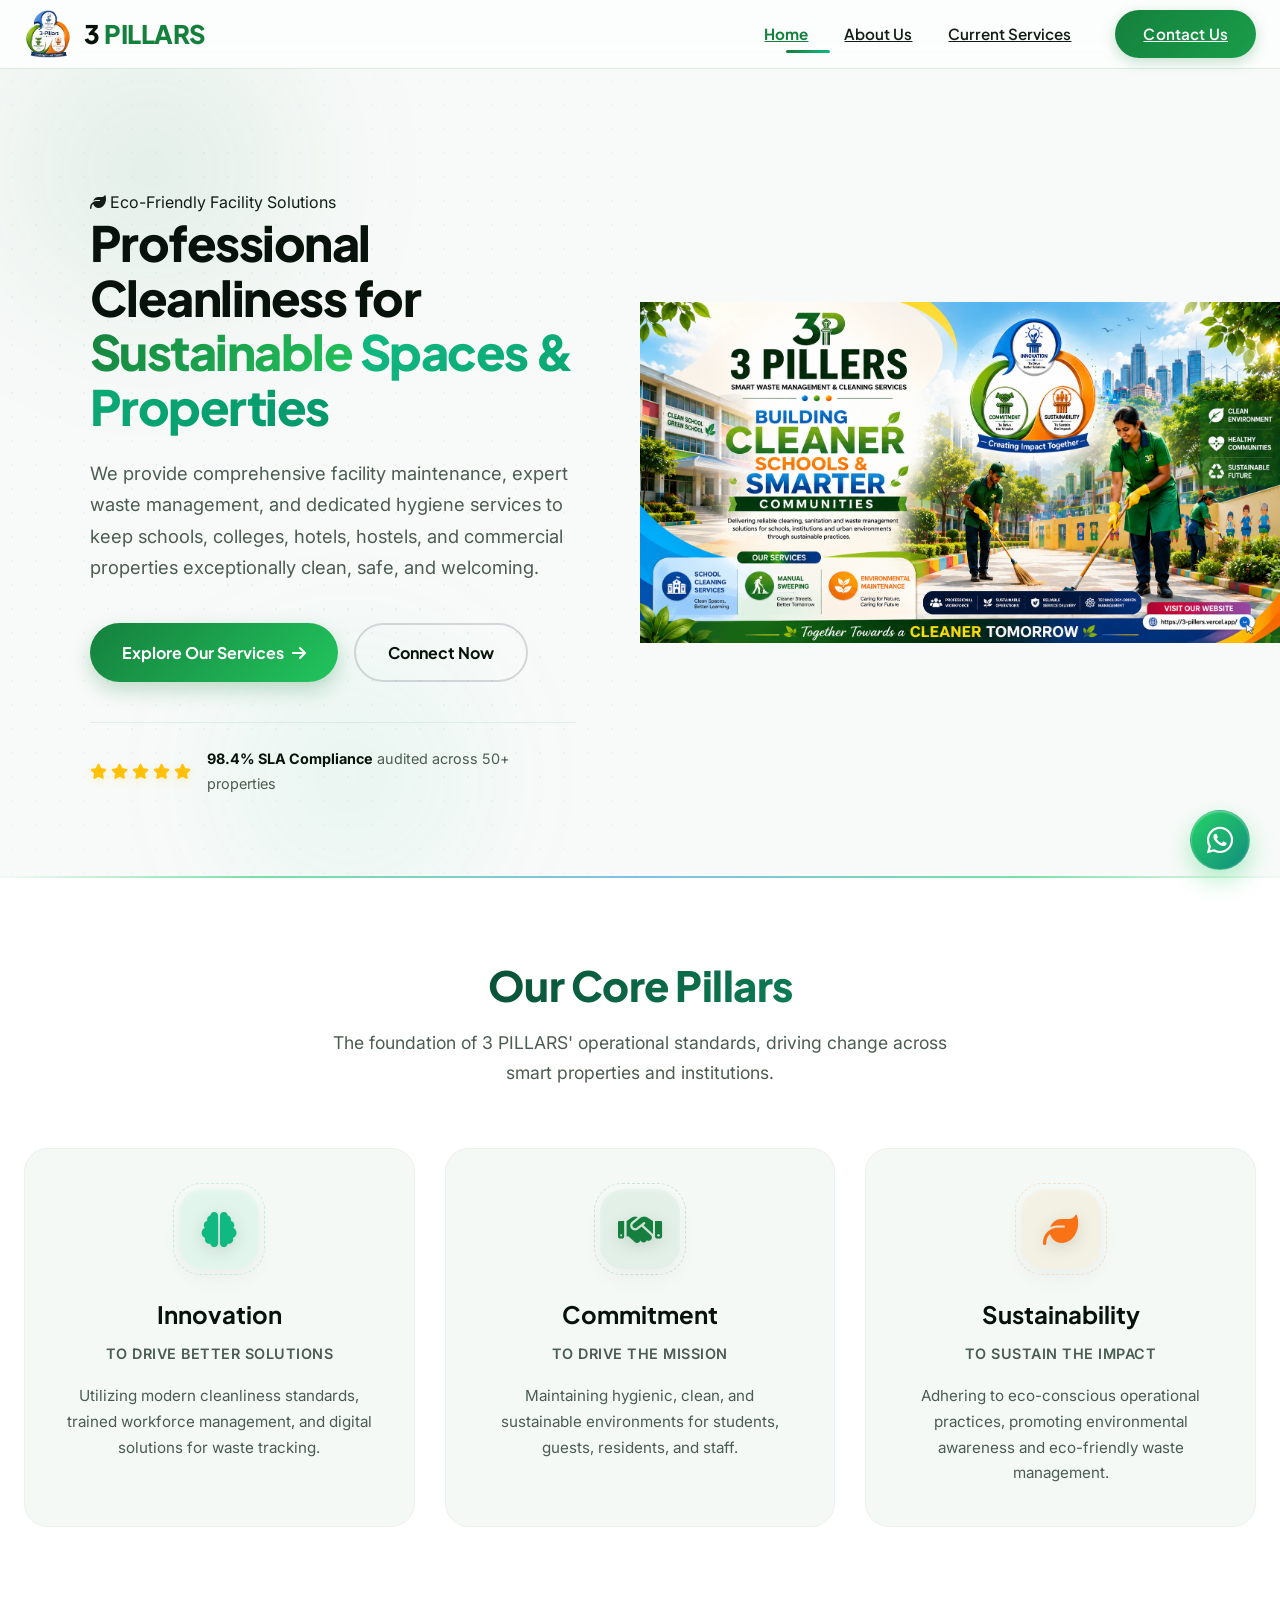
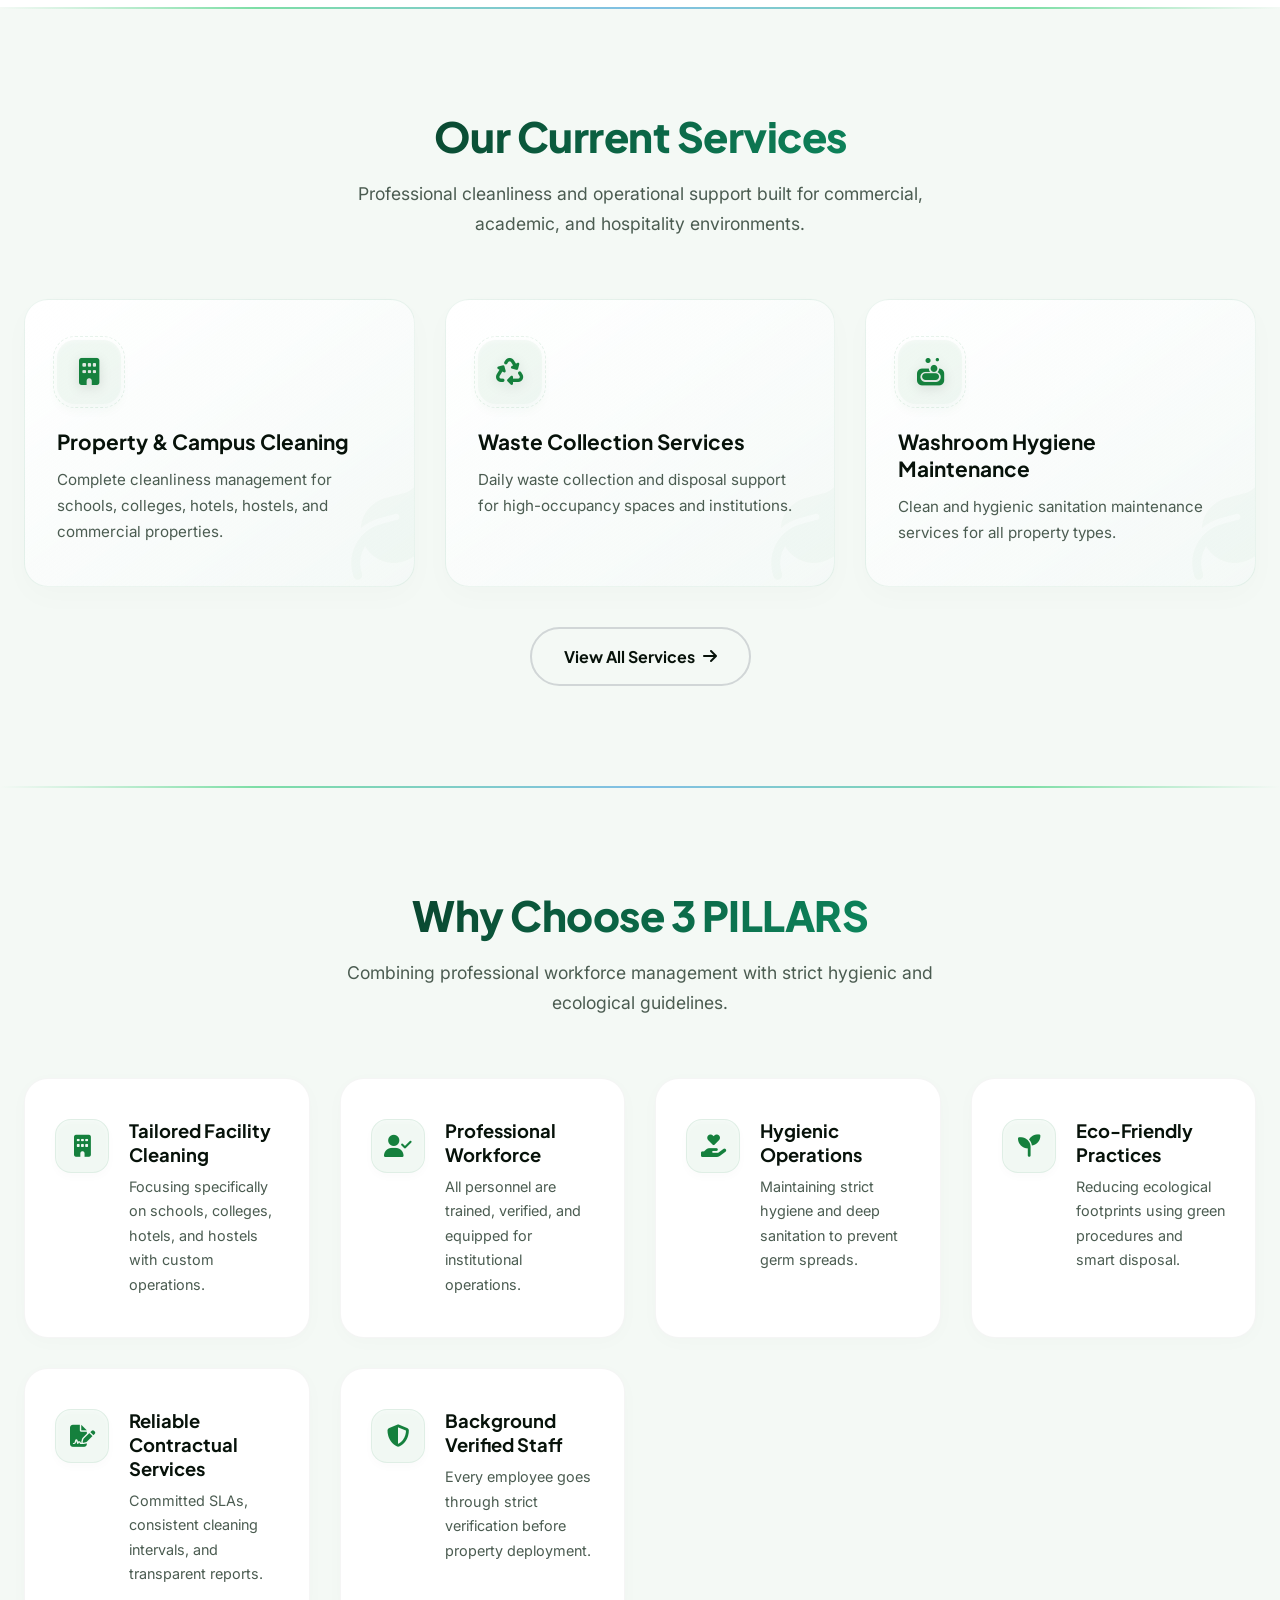
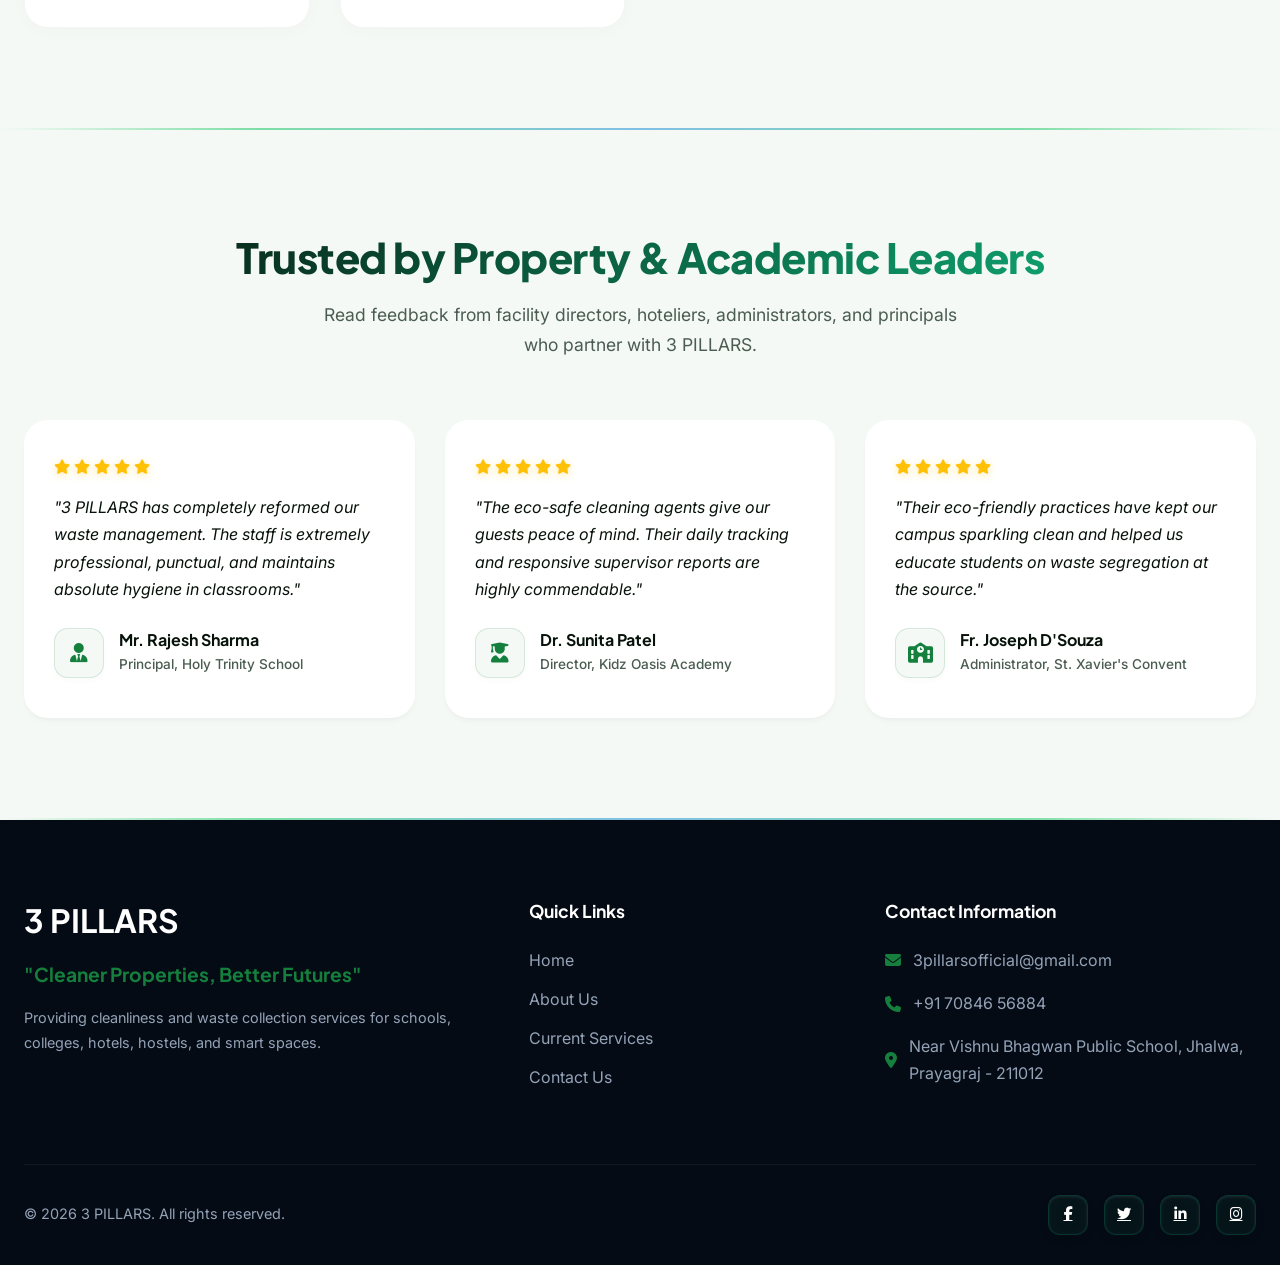
==== commit 5daa91d3: "Add About and Contact pages, hero image Add full About and Contact pages (about.html, contact.html) " ====
--- a/index.html
+++ b/index.html
@@ -3,25 +3,15 @@
 <head>
     <meta charset="UTF-8">
     <meta name="viewport" content="width=device-width, initial-scale=1.0">
-    <title>3 PILLARS | Smart Cleanliness & Waste Solutions for Properties & Campuses</title>
-    <meta name="description" content="3 PILLARS provides professional cleanliness and waste collection services for schools, colleges, hotels, hostels, and commercial properties, focused on hygiene and smart sustainability.">
-    <meta name="keywords" content="Property Cleaning Services, Hotel Hygiene, School Waste Collection, Commercial Cleaning, Hostel Maintenance, Smart Cleanliness Solutions, Eco-Friendly Cleaning Company">
-    
-    <!-- Favicon -->
+    <title>3 PILLARS | Professional Cleanliness & Facility Solutions</title>
+    <meta name="description" content="3 PILLARS provides professional cleanliness and waste collection services for schools, colleges, hotels, hostels, and commercial properties.">
+    <meta name="keywords" content="Property Cleaning Services, Hotel Hygiene, School Waste Collection, Commercial Cleaning, Hostel Maintenance, Eco-Friendly Cleaning Company">
     <link rel="icon" type="image/jpeg" href="assets/logo.jpeg">
-    
-    <!-- Google Fonts -->
     <link href="https://fonts.googleapis.com/css2?family=Plus+Jakarta+Sans:wght@300;400;500;600;700;800&family=Inter:wght@300;400;500;600&display=swap" rel="stylesheet">
-    
-    <!-- Font Awesome -->
     <link rel="stylesheet" href="https://cdnjs.cloudflare.com/ajax/libs/font-awesome/6.4.0/css/all.min.css">
-    
-    <!-- Custom CSS -->
     <link rel="stylesheet" href="style.css">
 </head>
 <body>
-
-
 
     <!-- Header -->
     <header>
@@ -32,10 +22,10 @@
                     <span class="logo-text">3 <span>PILLARS</span></span>
                 </div>
                 <div class="nav-links">
-                    <a href="#home">Home</a>
-                    <a href="#about">About Us</a>
-                    <a href="#services">Current Services</a>
-                    <a href="#contact" class="btn-nav">Contact Us</a>
+                    <a href="index.html" class="nav-active">Home</a>
+                    <a href="about.html">About Us</a>
+                    <a href="services.html">Current Services</a>
+                    <a href="contact.html" class="btn-nav">Contact Us</a>
                 </div>
                 <button class="nav-toggle" id="navToggle" aria-label="Toggle Navigation">
                     <i class="fas fa-bars"></i>
@@ -49,131 +39,51 @@
         <div class="hero-grid-pattern"></div>
         <div class="hero-blob blob-1"></div>
         <div class="hero-blob blob-2"></div>
-        
-        <!-- Floating Leaf Illustrations -->
-        <div class="floating-leaf leaf-1">
-            <svg viewBox="0 0 24 24" fill="none" xmlns="http://www.w3.org/2000/svg">
-                <path d="M21 3C21 3 17 4 14 7C10 11 9 16 9 16C9 16 12 16 16 13C20 10 21 6 21 6L21 3Z" fill="var(--primary-green)" opacity="0.15"/>
-                <path d="M9 16L3 22" stroke="var(--primary-green)" stroke-width="1.5" stroke-linecap="round" opacity="0.2"/>
-            </svg>
-        </div>
-        <div class="floating-leaf leaf-2">
-            <svg viewBox="0 0 24 24" fill="none" xmlns="http://www.w3.org/2000/svg">
-                <path d="M21 3C21 3 17 4 14 7C10 11 9 16 9 16C9 16 12 16 16 13C20 10 21 6 21 6L21 3Z" fill="var(--primary-blue)" opacity="0.12"/>
-                <path d="M9 16L3 22" stroke="var(--primary-blue)" stroke-width="1.5" stroke-linecap="round" opacity="0.18"/>
-            </svg>
-        </div>
-
-        <div class="container">
-            <div class="hero-grid">
-                <div class="hero-content">
-                    <div class="hero-tag live-badge">
-                        <span class="live-dot"></span>
-                        <span>3 PILLARS Smart Tech: Active on Properties</span>
-                    </div>
-                    <h1 class="hero-title">
-                        IoT-Enabled Cleanliness for <span class="green-text">Smart</span> <span class="blue-text">Spaces & Properties</span>
-                    </h1>
-                    <p class="hero-subtitle">
-                        We combine professional facility maintenance with real-time waste tracking, smart level sensors, and audited hygiene scores to keep schools, colleges, hotels, hostels, and commercial properties clean, safe, and sustainable.
-                    </p>
-                    <div class="hero-cta">
-                        <a href="#services" class="btn btn-primary">
-                            Deploy Smart Cleanliness <i class="fas fa-arrow-right"></i>
-                        </a>
-                        <a href="#contact" class="btn btn-outline">
-                            Request Tech Demo
-                        </a>
-                    </div>
-                    <div class="hero-trust">
-                        <div class="trust-stars">
-                            <i class="fas fa-star"></i>
-                            <i class="fas fa-star"></i>
-                            <i class="fas fa-star"></i>
-                            <i class="fas fa-star"></i>
-                            <i class="fas fa-star"></i>
-                        </div>
-                        <div class="trust-text">
-                            <span><strong>98.4% SLA Compliance</strong> audited across 50+ properties</span>
-                        </div>
-                    </div>
-                </div>
-                <div class="hero-image-wrapper">
-                    <div class="hero-image-container">
-                        <img src="assets/hero-premium.png" alt="Clean smart spaces and properties with 3 pillars smart tracking">
-                    </div>
-                    
-                    <!-- Floating Widget 1: IoT Bin Status -->
-                    <div class="floating-widget widget-bin">
-                        <div class="widget-header">
-                            <span class="widget-icon green"><i class="fas fa-circle-nodes"></i></span>
-                            <span class="widget-title">Live IoT Bins</span>
-                        </div>
-                        <div class="widget-body">
-                            <div class="bin-item">
-                                <div class="bin-info">
-                                    <span>Cafeteria Block</span>
-                                    <span class="fill-pct text-danger">87%</span>
-                                </div>
-                                <div class="progress-bar-container">
-                                    <div class="progress-fill fill-danger" style="width: 87%"></div>
-                                </div>
-                            </div>
-                            <div class="bin-item">
-                                <div class="bin-info">
-                                    <span>Library Corridor</span>
-                                    <span class="fill-pct text-success">32%</span>
-                                </div>
-                                <div class="progress-bar-container">
-                                    <div class="progress-fill fill-success" style="width: 32%"></div>
-                                </div>
-                            </div>
-                        </div>
-                    </div>
-
-                    <!-- Floating Widget 2: Green Impact Tracker -->
-                    <div class="floating-widget widget-impact">
-                        <div class="widget-header">
-                            <span class="widget-icon blue"><i class="fas fa-leaf"></i></span>
-                            <span class="widget-title">Green Impact</span>
-                        </div>
-                        <div class="widget-stats">
-                            <div class="stat-circle">
-                                <svg viewBox="0 0 36 36" class="circular-chart">
-                                    <path class="circle-bg" d="M18 2.0845 a 15.9155 15.9155 0 0 1 0 31.831 a 15.9155 15.9155 0 0 1 0 -31.831" />
-                                    <path class="circle" stroke-dasharray="94, 100" d="M18 2.0845 a 15.9155 15.9155 0 0 1 0 31.831 a 15.9155 15.9155 0 0 1 0 -31.831" stroke="var(--primary-blue)" />
-                                    <text x="18" y="21" class="percentage">94%</text>
-                                </svg>
-                            </div>
-                            <div class="stat-info">
-                                <div class="stat-val">1,248 kg</div>
-                                <div class="stat-lbl">CO2 Saved</div>
-                            </div>
-                        </div>
-                    </div>
-
-                    <!-- Floating Widget 3: Live Audit Status -->
-                    <div class="floating-widget widget-audit">
-                        <div class="widget-header">
-                            <span class="widget-icon orange"><i class="fas fa-clipboard-check"></i></span>
-                            <span class="widget-title">Hygiene Audit</span>
-                        </div>
-                        <div class="audit-status">
-                            <div class="status-indicator">
-                                <span class="pulse-dot"></span>
-                                <span>Supervisor Verified</span>
-                            </div>
-                            <div class="score-display">
-                                <span class="score-value">98</span>
-                                <span class="score-max">/100</span>
-                            </div>
-                        </div>
-                    </div>
-                </div>
-            </div>
-        </div>
-    </section>
-
+
+        <div class="hero-split">
+            <!-- Left: Text Content -->
+            <div class="hero-split-content">
+                <div class="hero-tag">
+                    <i class="fas fa-leaf"></i> Eco-Friendly Facility Solutions
+                </div>
+                <h1 class="hero-title">
+                    Professional Cleanliness for
+                    <span class="green-text">Sustainable</span>
+                    <span class="blue-text">Spaces &amp; Properties</span>
+                </h1>
+                <p class="hero-subtitle">
+                    We provide comprehensive facility maintenance, expert waste management, and dedicated hygiene services to keep schools, colleges, hotels, hostels, and commercial properties exceptionally clean, safe, and welcoming.
+                </p>
+                <div class="hero-cta">
+                    <a href="services.html" class="btn btn-primary">
+                        Explore Our Services <i class="fas fa-arrow-right"></i>
+                    </a>
+                    <a href="contact.html" class="btn btn-outline">
+                        Connect Now
+                    </a>
+                </div>
+                <div class="hero-trust">
+                    <div class="trust-stars">
+                        <i class="fas fa-star"></i>
+                        <i class="fas fa-star"></i>
+                        <i class="fas fa-star"></i>
+                        <i class="fas fa-star"></i>
+                        <i class="fas fa-star"></i>
+                    </div>
+                    <div class="trust-text">
+                        <span><strong>98.4% SLA Compliance</strong> audited across 50+ properties</span>
+                    </div>
+                </div>
+            </div>
+
+            <!-- Right: Full-bleed image panel -->
+            <div class="hero-split-image">
+                <img src="assets/hero-first.png" alt="3 PILLARS professional cleaning staff maintaining a clean and welcoming property">
+            </div>
+        </div>
+    </section>
+
+    <div class="section-divider"></div>
 
     <!-- Three Pillars Concept Section -->
     <section class="pillars-section">
@@ -182,287 +92,57 @@
                 <h2>Our Core Pillars</h2>
                 <p>The foundation of 3 PILLARS' operational standards, driving change across smart properties and institutions.</p>
             </div>
-            
             <div class="pillars-grid">
-                <!-- Pillar 1 -->
                 <div class="pillar-card blue">
-                    <div class="pillar-icon">
-                        <i class="fas fa-brain"></i>
-                    </div>
+                    <div class="pillar-icon"><i class="fas fa-brain"></i></div>
                     <h3>Innovation</h3>
                     <div class="pillar-tagline">To Drive Better Solutions</div>
-                    <p>Utilizing modern cleanliness standards, trained workforce management, and preparational digital solutions for waste tracking.</p>
-                </div>
-                <!-- Pillar 2 -->
+                    <p>Utilizing modern cleanliness standards, trained workforce management, and digital solutions for waste tracking.</p>
+                </div>
                 <div class="pillar-card green">
-                    <div class="pillar-icon">
-                        <i class="fas fa-handshake"></i>
-                    </div>
+                    <div class="pillar-icon"><i class="fas fa-handshake"></i></div>
                     <h3>Commitment</h3>
                     <div class="pillar-tagline">To Drive the Mission</div>
-                    <p>Maintaining hygienic, clean, and sustainable learning campuses for students, teachers, and staff with trained teams.</p>
-                </div>
-                <!-- Pillar 3 -->
+                    <p>Maintaining hygienic, clean, and sustainable environments for students, guests, residents, and staff.</p>
+                </div>
                 <div class="pillar-card orange">
-                    <div class="pillar-icon">
-                        <i class="fas fa-leaf"></i>
-                    </div>
+                    <div class="pillar-icon"><i class="fas fa-leaf"></i></div>
                     <h3>Sustainability</h3>
                     <div class="pillar-tagline">To Sustain the Impact</div>
-                    <p>Adhering to eco-conscious operational practices, promoting environmental awareness, and eco-friendly waste management.</p>
-                </div>
-            </div>
-        </div>
-    </section>
-
-    <div class="section-divider"></div>
-
-    <!-- About Section -->
-    <section id="about" class="about section" style="position: relative; overflow: hidden;">
-        <!-- Floating Leaf Illustration -->
-        <div class="floating-leaf leaf-3">
-            <svg viewBox="0 0 24 24" fill="none" xmlns="http://www.w3.org/2000/svg">
-                <path d="M21 3C21 3 17 4 14 7C10 11 9 16 9 16C9 16 12 16 16 13C20 10 21 6 21 6L21 3Z" fill="var(--primary-green)" opacity="0.12"/>
-                <path d="M9 16L3 22" stroke="var(--primary-green)" stroke-width="1.5" stroke-linecap="round" opacity="0.15"/>
-            </svg>
-        </div>
-        <div class="container">
-            <div class="about-grid">
-                <div class="about-image-wrapper">
-                    <div class="about-image-container">
-                        <img src="assets/about-section-image.png" alt="3 Pillars trained cleaning staff sweeping a property courtyard in uniform">
-                    </div>
-                    <div class="about-experience-badge">
-                        <h4>Trained</h4>
-                        <p>Workforce</p>
-                    </div>
-                </div>
-                <div class="about-text">
-                    <div class="hero-tag">
-                        <i class="fas fa-info-circle"></i> About 3 PILLARS
-                    </div>
-                    <h3>Leading Environmental & Cleanliness Partner for Smart Spaces</h3>
-                    <p>
-                        <strong>3 PILLARS</strong> is an environmentally focused cleanliness and waste collection company serving schools, colleges, hotels, hostels, and other commercial properties through professional contractual operations.
-                    </p>
-                    <p>
-                        The organization is committed to maintaining hygienic, clean, and sustainable environments for students, guests, residents, and staff. The company operates with modern cleanliness standards, trained workforce management, and eco-conscious operational practices.
-                    </p>
-                    
-                    <div class="focus-list">
-                        <div class="focus-bullet"><i class="fas fa-check-circle"></i> Property & Facility Cleaning</div>
-                        <div class="focus-bullet"><i class="fas fa-check-circle"></i> Campus Waste Collection</div>
-                        <div class="focus-bullet"><i class="fas fa-check-circle"></i> Hygiene Maintenance</div>
-                        <div class="focus-bullet"><i class="fas fa-check-circle"></i> Environmental Awareness</div>
-                        <div class="focus-bullet"><i class="fas fa-check-circle"></i> Sustainable Operations</div>
-                        <div class="focus-bullet"><i class="fas fa-check-circle"></i> Contractual Facility Services</div>
-                    </div>
-                </div>
-            </div>
-        </div>
-    </section>
-
-    <div class="section-divider"></div>
-
-    <!-- Operational Standards Section -->
-    <section class="standards-section section">
-        <div class="container">
-            <div class="section-title">
-                <h2>Our Operational Standards</h2>
-                <p>Ensuring safety, reliability, and ecological compliance across high-traffic environments.</p>
-            </div>
-            <div class="standards-grid">
-                <div class="standard-card">
-                    <div class="standard-icon"><i class="fas fa-shield-halved"></i></div>
-                    <h3>Background Verified Staff</h3>
-                    <p>Every employee goes through strict criminal record verifications and verification checks before property deployment.</p>
-                </div>
-                <div class="standard-card">
-                    <div class="standard-icon"><i class="fas fa-baby"></i></div>
-                    <h3>100% Eco-Safe Sanitizers</h3>
-                    <p>We use non-toxic, eco-friendly, chemical-free sanitizers that are completely safe for guests, residents, and students.</p>
-                </div>
-                <div class="standard-card">
-                    <div class="standard-icon"><i class="fas fa-recycle"></i></div>
-                    <h3>Zero-Waste Landfill Initiatives</h3>
-                    <p>Segregating organic and recyclable materials at the source to ensure minimal landfill impacts.</p>
-                </div>
-                <div class="standard-card">
-                    <div class="standard-icon"><i class="fas fa-clipboard-check"></i></div>
-                    <h3>ISO Standard Quality Audits</h3>
-                    <p>Conducting weekly hygiene scoring and routine random checks by field supervisors to maintain cleanliness.</p>
-                </div>
-            </div>
-        </div>
-    </section>
-
-    <div class="section-divider"></div>
-
-    <!-- Services Section -->
-    <section id="services" class="section">
+                    <p>Adhering to eco-conscious operational practices, promoting environmental awareness and eco-friendly waste management.</p>
+                </div>
+            </div>
+        </div>
+    </section>
+
+    <div class="section-divider"></div>
+
+    <!-- Services Highlight (3 cards only) -->
+    <section class="section">
         <div class="container">
             <div class="section-title">
                 <h2>Our Current Services</h2>
-                <p>Professional cleanliness and operational support built specifically for commercial, academic, and hospitality environments.</p>
-            </div>
-            
-            <div class="services-grid">
-                <!-- Current Services -->
+                <p>Professional cleanliness and operational support built for commercial, academic, and hospitality environments.</p>
+            </div>
+            <div class="services-grid services-home">
                 <div class="service-card">
-                    <div class="service-card-icon">
-                        <i class="fas fa-building"></i>
-                    </div>
-                    <h3>Property & Campus Cleaning</h3>
+                    <div class="service-card-icon"><i class="fas fa-building"></i></div>
+                    <h3>Property &amp; Campus Cleaning</h3>
                     <p>Complete cleanliness management for schools, colleges, hotels, hostels, and commercial properties.</p>
                 </div>
-                
                 <div class="service-card">
-                    <div class="service-card-icon">
-                        <i class="fas fa-door-open"></i>
-                    </div>
-                    <h3>Room & Common Area Support</h3>
-                    <p>Professional cleaning operations for guest rooms, classrooms, dorms, and shared facilities.</p>
-                </div>
-                
-                <div class="service-card">
-                    <div class="service-card-icon">
-                        <i class="fas fa-recycle"></i>
-                    </div>
+                    <div class="service-card-icon"><i class="fas fa-recycle"></i></div>
                     <h3>Waste Collection Services</h3>
                     <p>Daily waste collection and disposal support for high-occupancy spaces and institutions.</p>
                 </div>
-                
                 <div class="service-card">
-                    <div class="service-card-icon">
-                        <i class="fas fa-soap"></i>
-                    </div>
+                    <div class="service-card-icon"><i class="fas fa-soap"></i></div>
                     <h3>Washroom Hygiene Maintenance</h3>
-                    <p>Clean and hygienic sanitation maintenance services.</p>
-                </div>
-                
-                <div class="service-card">
-                    <div class="service-card-icon">
-                        <i class="fas fa-umbrella-beach"></i>
-                    </div>
-                    <h3>Outdoor Area Cleaning</h3>
-                    <p>Playground, garden, and surrounding area cleanliness support.</p>
-                </div>
-                
-                <div class="service-card">
-                    <div class="service-card-icon">
-                        <i class="fas fa-user-tie"></i>
-                    </div>
-                    <h3>Contractual Cleaning Workforce</h3>
-                    <p>Trained manpower deployment for institutional cleanliness operations.</p>
-                </div>
-
-                <div class="service-card">
-                    <div class="service-card-icon">
-                        <i class="fas fa-bullhorn"></i>
-                    </div>
-                    <h3>IEC Campaigning & Awareness</h3>
-                    <p>Specialized awareness drives, student workshops, and informational campaigns on hygiene and waste segregation for institutional projects.</p>
-                </div>
-            </div>
-        </div>
-    </section>
-
-    <div class="section-divider"></div>
-
-    <!-- Work Model Section -->
-    <section class="work-model section">
-        <div class="container">
-            <div class="section-title">
-                <h2>Contractual Institutional Operations</h2>
-                <p>3 PILLAR works on a transparent, structured contractual service model, delivering reliable cleanliness and waste collection support with trained operational teams.</p>
-            </div>
-            
-            <div class="workflow-container">
-                <div class="workflow-grid">
-                    <div class="workflow-item">
-                        <div class="workflow-number">01</div>
-                        <h4>Site Inspection</h4>
-                    </div>
-                    <div class="workflow-item">
-                        <div class="workflow-number">02</div>
-                        <h4>Cleaning Plan Creation</h4>
-                    </div>
-                    <div class="workflow-item">
-                        <div class="workflow-number">03</div>
-                        <h4>Workforce Deployment</h4>
-                    </div>
-                    <div class="workflow-item">
-                        <div class="workflow-number">04</div>
-                        <h4>Daily Monitoring</h4>
-                    </div>
-                    <div class="workflow-item">
-                        <div class="workflow-number">05</div>
-                        <h4>Hygiene Reporting</h4>
-                    </div>
-                    <div class="workflow-item">
-                        <div class="workflow-number">06</div>
-                        <h4>Quality Assurance</h4>
-                    </div>
-                </div>
-            </div>
-        </div>
-    </section>
-
-    <div class="section-divider"></div>
-
-    <!-- Vision Section -->
-    <section class="vision">
-        <div class="container">
-            <i class="fas fa-quote-left" style="font-size: 3rem; color: var(--primary-green); margin-bottom: 24px;"></i>
-            <h2>Our Vision</h2>
-            <div class="vision-text">
-                &ldquo;Empowering <span class="typo-highlight green-gradient">cleaner environments</span> with <span class="typo-badge">smart, sustainable, and future-ready</span> waste management and facility solutions.&rdquo;
-            </div>
-        </div>
-    </section>
-
-    <div class="section-divider"></div>
-
-    <!-- Gallery Section -->
-    <section class="gallery section">
-        <div class="container">
-            <div class="section-title">
-                <h2>Our Operations Gallery</h2>
-                <p>Visualizing cleanliness, sustainability, and ecological integrity across properties.</p>
-            </div>
-            
-            <div class="gallery-grid">
-                <div class="gallery-card">
-                    <img src="assets/hero-campus.png" alt="Clean property courtyard sweep">
-                    <div class="gallery-caption">
-                        <h4>Property Operations</h4>
-                    </div>
-                </div>
-                <div class="gallery-card">
-                    <img src="assets/waste-collection.png" alt="Trained waste collection crew">
-                    <div class="gallery-caption">
-                        <h4>Waste Collection Activities</h4>
-                    </div>
-                </div>
-                <div class="gallery-card">
-                    <img src="assets/green-campus.png" alt="Green property landscape">
-                    <div class="gallery-caption">
-                        <h4>Facility Maintenance</h4>
-                    </div>
-                </div>
-                <div class="gallery-card">
-                    <img src="assets/clean-classroom.png" alt="Hygienic interior space">
-                    <div class="gallery-caption">
-                        <h4>Hygienic Interiors</h4>
-                    </div>
-                </div>
-                <div class="gallery-card">
-                    <img src="assets/hero-premium.png" alt="Clean and lush campus playground">
-                    <div class="gallery-caption">
-                        <h4>Green Spaces & Campuses</h4>
-                    </div>
-                </div>
-
+                    <p>Clean and hygienic sanitation maintenance services for all property types.</p>
+                </div>
+            </div>
+            <div style="text-align:center; margin-top: 40px;">
+                <a href="services.html" class="btn btn-outline">View All Services <i class="fas fa-arrow-right"></i></a>
             </div>
         </div>
     </section>
@@ -476,7 +156,6 @@
                 <h2>Why Choose 3 PILLARS</h2>
                 <p>Combining professional workforce management with strict hygienic and ecological guidelines.</p>
             </div>
-            
             <div class="why-grid">
                 <div class="why-card">
                     <i class="fas fa-building"></i>
@@ -514,23 +193,23 @@
                     </div>
                 </div>
                 <div class="why-card">
-                    <i class="fas fa-laptop-code"></i>
-                    <div class="why-card-content">
-                        <h4>Future-Ready Smart Solutions</h4>
-                        <p>Preparing to integrate IoT sensors, smart tracking, and dashboard reporting.</p>
-                    </div>
-                </div>
-            </div>
-        </div>
-    </section>
-
-    <div class="section-divider"></div>
-
-    <!-- Testimonials Section -->
+                    <i class="fas fa-shield-halved"></i>
+                    <div class="why-card-content">
+                        <h4>Background Verified Staff</h4>
+                        <p>Every employee goes through strict verification before property deployment.</p>
+                    </div>
+                </div>
+            </div>
+        </div>
+    </section>
+
+    <div class="section-divider"></div>
+
+    <!-- Testimonials -->
     <section class="testimonials-section section">
         <div class="container">
             <div class="section-title">
-                <h2>Trusted by Property & Academic Leaders</h2>
+                <h2>Trusted by Property &amp; Academic Leaders</h2>
                 <p>Read feedback from facility directors, hoteliers, administrators, and principals who partner with 3 PILLARS.</p>
             </div>
             <div class="testimonials-grid">
@@ -539,214 +218,23 @@
                     <p class="testimonial-text">"3 PILLARS has completely reformed our waste management. The staff is extremely professional, punctual, and maintains absolute hygiene in classrooms."</p>
                     <div class="testimonial-user">
                         <div class="user-avatar"><i class="fas fa-user-tie"></i></div>
-                        <div class="user-info">
-                            <h4>Mr. Rajesh Sharma</h4>
-                            <p>Principal, Holy Trinity School</p>
-                        </div>
+                        <div class="user-info"><h4>Mr. Rajesh Sharma</h4><p>Principal, Holy Trinity School</p></div>
                     </div>
                 </div>
                 <div class="testimonial-card">
                     <div class="stars"><i class="fas fa-star"></i><i class="fas fa-star"></i><i class="fas fa-star"></i><i class="fas fa-star"></i><i class="fas fa-star"></i></div>
-                    <p class="testimonial-text">"The eco-safe cleaning agents used by their team give our guests and stakeholders peace of mind. Their daily tracking and responsive supervisor reports are highly commendable."</p>
+                    <p class="testimonial-text">"The eco-safe cleaning agents give our guests peace of mind. Their daily tracking and responsive supervisor reports are highly commendable."</p>
                     <div class="testimonial-user">
                         <div class="user-avatar"><i class="fas fa-user-graduate"></i></div>
-                        <div class="user-info">
-                            <h4>Dr. Sunita Patel</h4>
-                            <p>Director, Kidz Oasis Academy</p>
-                        </div>
+                        <div class="user-info"><h4>Dr. Sunita Patel</h4><p>Director, Kidz Oasis Academy</p></div>
                     </div>
                 </div>
                 <div class="testimonial-card">
                     <div class="stars"><i class="fas fa-star"></i><i class="fas fa-star"></i><i class="fas fa-star"></i><i class="fas fa-star"></i><i class="fas fa-star"></i></div>
-                    <p class="testimonial-text">"Their eco-friendly practices have not only kept our campus sparkling clean but also helped us educate students on waste segregation at the source."</p>
+                    <p class="testimonial-text">"Their eco-friendly practices have kept our campus sparkling clean and helped us educate students on waste segregation at the source."</p>
                     <div class="testimonial-user">
                         <div class="user-avatar"><i class="fas fa-school"></i></div>
-                        <div class="user-info">
-                            <h4>Fr. Joseph D'Souza</h4>
-                            <p>Administrator, St. Xavier's Convent</p>
-                        </div>
-                    </div>
-                </div>
-            </div>
-        </div>
-    </section>
-
-    <div class="section-divider"></div>
-
-    <!-- FAQ Section -->
-    <section class="faq-section section">
-        <div class="container">
-            <div class="section-title">
-                <h2>Frequently Asked Questions</h2>
-                <p>Get answers to common queries regarding our contractual institutional cleaning operations.</p>
-            </div>
-            <div class="faq-container">
-                <div class="faq-item">
-                    <button class="faq-question">
-                        <span>Are the cleaning staff background-verified?</span>
-                        <i class="fas fa-chevron-down"></i>
-                    </button>
-                    <div class="faq-answer">
-                        <p>Yes. Every staff member deployed by 3 PILLARS undergoes thorough identity verification and local police background clearance to ensure absolute safety on campus.</p>
-                    </div>
-                </div>
-                <div class="faq-item">
-                    <button class="faq-question">
-                        <span>What type of cleaning chemicals do you use?</span>
-                        <i class="fas fa-chevron-down"></i>
-                    </button>
-                    <div class="faq-answer">
-                        <p>We use certified eco-safe, non-toxic, bio-degradable cleaning products. They are free from harsh chemical vapors and pose zero health risks to guests, residents, and occupants of all ages.</p>
-                    </div>
-                </div>
-                <div class="faq-item">
-                    <button class="faq-question">
-                        <span>How do you handle trash segregation and disposal?</span>
-                        <i class="fas fa-chevron-down"></i>
-                    </button>
-                    <div class="faq-answer">
-                        <p>We segregate waste at the source (dry, wet, recyclable). Recyclables are processed through local green channels, and organic waste is composted wherever feasible, supporting eco-friendly practices.</p>
-                    </div>
-                </div>
-                <div class="faq-item">
-                    <button class="faq-question">
-                        <span>Can we customize the service intervals or scope?</span>
-                        <i class="fas fa-chevron-down"></i>
-                    </button>
-                    <div class="faq-answer">
-                        <p>Absolutely. We offer customized SLAs ranging from daily deep cleaning to specific shifts, custom property event support, washroom-only focus plans, and outdoor facility maintenance.</p>
-                    </div>
-                </div>
-            </div>
-        </div>
-    </section>
-
-    <div class="section-divider"></div>
-
-    <!-- Contact Us Section -->
-    <section id="contact" class="contact-section section">
-        <div class="container">
-            <div class="section-title">
-                <h2>Contact Us</h2>
-                <p>Have questions or want to request a cleanliness service plan? Reach out to us today.</p>
-            </div>
-            
-            <div class="contact-grid">
-                <!-- Contact Info Card -->
-                <div class="contact-info-card">
-                    <div class="info-header">
-                        <h3>Let's Keep Your Property Clean</h3>
-                        <p>Get a customized hygiene and waste management plan designed specifically for your property or institution.</p>
-                    </div>
-                    
-                    <div class="info-details">
-                        <div class="info-item">
-                            <div class="info-icon">
-                                <i class="fas fa-envelope"></i>
-                            </div>
-                            <div class="info-text">
-                                <span>Email Us</span>
-                                <a href="mailto:3pillarsofficial@gmail.com">3pillarsofficial@gmail.com</a>
-                            </div>
-                        </div>
-                        <div class="info-item">
-                            <div class="info-icon">
-                                <i class="fas fa-phone"></i>
-                            </div>
-                            <div class="info-text">
-                                <span>Call Us</span>
-                                <a href="tel:+917084656884">+91 70846 56884</a>
-                            </div>
-                        </div>
-                        <div class="info-item">
-                            <div class="info-icon">
-                                <i class="fas fa-location-dot"></i>
-                            </div>
-                            <div class="info-text">
-                                <span>Address</span>
-                                <p>Near Vishnu Bhagwan Public School, Jhalwa, Prayagraj - 211012</p>
-                            </div>
-                        </div>
-                    </div>
-                    <div class="info-socials">
-                        <span>Follow Us</span>
-                        <div class="social-links">
-                            <a href="#" aria-label="Facebook"><i class="fab fa-facebook-f"></i></a>
-                            <a href="#" aria-label="Twitter"><i class="fab fa-twitter"></i></a>
-                            <a href="#" aria-label="LinkedIn"><i class="fab fa-linkedin-in"></i></a>
-                            <a href="#" aria-label="Instagram"><i class="fab fa-instagram"></i></a>
-                        </div>
-                    </div>
-                </div>
-                
-                <!-- Contact Form Card -->
-                <div class="contact-form-card">
-                    <form id="contactForm" method="POST">
-                        <!-- Web3Forms Access Key -->
-                        <input type="hidden" name="access_key" value="3f776809-631f-4993-81c4-c45a82517e6f">
-                        
-                        <!-- Anti-spam Honeypot field (optional, for web3forms) -->
-                        <input type="checkbox" name="botcheck" class="hidden" style="display: none;">
-
-                        <div class="form-grid">
-                            <div class="form-group">
-                                <label for="fullName">Full Name</label>
-                                <input type="text" id="fullName" name="name" placeholder="Ranveer Singh" required>
-                            </div>
-                            <div class="form-group">
-                                <label for="instName">Property / Institution Name</label>
-                                <input type="text" id="instName" name="institution" placeholder="e.g. School, Hotel, or Hostel Name" required>
-                            </div>
-                        </div>
-                        
-                        <div class="form-grid">
-                            <div class="form-group">
-                                <label for="email">Email Address</label>
-                                <input type="email" id="email" name="email" placeholder="example@gmail.com" required>
-                            </div>
-                            <div class="form-group">
-                                <label for="phone">Phone Number</label>
-                                <input type="tel" id="phone" name="phone" placeholder="7084656884" required>
-                            </div>
-                        </div>
-                        
-                        <div class="form-group">
-                            <label for="serviceType">Service Needed</label>
-                            <select id="serviceType" name="service" required>
-                                <option value="" disabled selected>Select a Service</option>
-                                <option value="Property & Campus Cleaning">Property & Campus Cleaning</option>
-                                <option value="Room & Common Area Support">Room & Common Area Support</option>
-                                <option value="Waste Collection Services">Waste Collection Services</option>
-                                <option value="Washroom Hygiene Maintenance">Washroom Hygiene Maintenance</option>
-                                <option value="Outdoor Area Cleaning">Outdoor Area Cleaning</option>
-                                <option value="Contractual Cleaning Workforce">Contractual Cleaning Workforce</option>
-                                <option value="IEC Campaigning & Awareness">IEC Campaigning & Awareness</option>
-
-                                <option value="Other / Custom Inquiry">Other / Custom Inquiry</option>
-                            </select>
-                        </div>
-                        
-                        <div class="form-group">
-                            <label for="message">Message</label>
-                            <textarea id="message" name="message" rows="4" placeholder="How can we help you keep your property hygienic?" required></textarea>
-                        </div>
-                        
-                        <button type="submit" class="btn btn-primary btn-submit">
-                            Send Message <i class="fas fa-paper-plane"></i>
-                        </button>
-                    </form>
-                    
-                    <!-- Success Animation Container -->
-                    <div id="successMessage" class="form-success-container" style="display: none;">
-                        <div class="success-icon-wrapper">
-                            <svg class="checkmark-svg" xmlns="http://www.w3.org/2000/svg" viewBox="0 0 52 52">
-                                <circle class="checkmark-circle" cx="26" cy="26" r="25" fill="none"/>
-                                <path class="checkmark-check" fill="none" d="M14.1 27.2l7.1 7.2 16.7-16.8"/>
-                            </svg>
-                        </div>
-                        <h3>Message Sent!</h3>
-                        <p>Thank you for reaching out. We have received your request and will contact you shortly.</p>
-                        <button type="button" class="btn btn-primary btn-reset-form" id="btnResetForm">Send Another Message</button>
+                        <div class="user-info"><h4>Fr. Joseph D'Souza</h4><p>Administrator, St. Xavier's Convent</p></div>
                     </div>
                 </div>
             </div>
@@ -762,16 +250,15 @@
                 <div class="footer-brand">
                     <h2>3 PILLARS</h2>
                     <p class="footer-tagline">"Cleaner Properties, Better Futures"</p>
-                    <p style="margin-top: 16px; font-size: 0.9rem;">
-                        Providing cleanliness and waste collection services for schools, colleges, hotels, hostels, and smart spaces.
-                    </p>
+                    <p style="margin-top: 16px; font-size: 0.9rem;">Providing cleanliness and waste collection services for schools, colleges, hotels, hostels, and smart spaces.</p>
                 </div>
                 <div class="footer-links">
                     <h3>Quick Links</h3>
                     <ul>
-                        <li><a href="#home">Home</a></li>
-                        <li><a href="#about">About Us</a></li>
-                        <li><a href="#services">Current Services</a></li>
+                        <li><a href="index.html">Home</a></li>
+                        <li><a href="about.html">About Us</a></li>
+                        <li><a href="services.html">Current Services</a></li>
+                        <li><a href="contact.html">Contact Us</a></li>
                     </ul>
                 </div>
                 <div class="footer-contact">
@@ -799,122 +286,24 @@
         <span class="whatsapp-tooltip">Chat with us</span>
     </a>
 
-    <!-- Header & Navigation Scripts -->
     <script>
-        // Header scroll effect
         window.addEventListener('scroll', () => {
             const header = document.querySelector('header');
-            if (window.scrollY > 50) {
-                header.classList.add('scrolled');
-            } else {
-                header.classList.remove('scrolled');
-            }
+            header.classList.toggle('scrolled', window.scrollY > 50);
         });
-
-        // Mobile Nav Toggle
         const navToggle = document.getElementById('navToggle');
         const navLinks = document.querySelector('.nav-links');
-
         navToggle.addEventListener('click', () => {
             navLinks.classList.toggle('active');
             const icon = navToggle.querySelector('i');
-            if (navLinks.classList.contains('active')) {
-                icon.className = 'fas fa-xmark';
-            } else {
-                icon.className = 'fas fa-bars';
-            }
+            icon.className = navLinks.classList.contains('active') ? 'fas fa-xmark' : 'fas fa-bars';
         });
-
-        // Close menu when a link is clicked
         document.querySelectorAll('.nav-links a').forEach(link => {
             link.addEventListener('click', () => {
                 navLinks.classList.remove('active');
                 navToggle.querySelector('i').className = 'fas fa-bars';
             });
         });
-
-        // Web3Forms AJAX Form Submission
-        const contactForm = document.getElementById('contactForm');
-        contactForm.addEventListener('submit', function(e) {
-            e.preventDefault();
-            
-            // Check if Access Key is still default placeholder
-            const accessKeyInput = contactForm.querySelector('input[name="access_key"]');
-            if (accessKeyInput.value === 'YOUR_ACCESS_KEY_HERE') {
-                alert('Please configure your Web3Forms Access Key in index.html (around line 547) before submitting.');
-                return;
-            }
-
-            const formData = new FormData(contactForm);
-            const object = Object.fromEntries(formData);
-            const json = JSON.stringify(object);
-            
-            // Change button state to sending
-            const btnSubmit = contactForm.querySelector('.btn-submit');
-            const originalBtnText = btnSubmit.innerHTML;
-            btnSubmit.innerHTML = 'Sending... <i class="fas fa-spinner fa-spin"></i>';
-            btnSubmit.disabled = true;
-
-            fetch('https://api.web3forms.com/submit', {
-                method: 'POST',
-                headers: {
-                    'Content-Type': 'application/json',
-                    'Accept': 'application/json'
-                },
-                body: json
-            })
-            .then(async (response) => {
-                let resJson = await response.json();
-                if (response.status == 200) {
-                    // Hide form and show success message
-                    contactForm.style.display = 'none';
-                    const successDiv = document.getElementById('successMessage');
-                    successDiv.style.display = 'flex';
-                    
-                    // Reset SVG path animations
-                    const svg = successDiv.querySelector('.checkmark-svg');
-                    const newSvg = svg.cloneNode(true);
-                    svg.parentNode.replaceChild(newSvg, svg);
-                    
-                    contactForm.reset();
-                } else {
-                    console.log(resJson);
-                    alert(resJson.message || 'Something went wrong. Please try again.');
-                }
-            })
-            .catch(error => {
-                console.error(error);
-                alert('Something went wrong. Please check your network connection and try again.');
-            })
-            .then(() => {
-                btnSubmit.innerHTML = originalBtnText;
-                btnSubmit.disabled = false;
-            });
-        });
-
-        // Reset Form State when "Send Another Message" is clicked
-        const btnResetForm = document.getElementById('btnResetForm');
-        btnResetForm.addEventListener('click', () => {
-            document.getElementById('successMessage').style.display = 'none';
-            contactForm.style.display = 'block';
-        });
-
-        // FAQ Accordion
-        const faqQuestions = document.querySelectorAll('.faq-question');
-        faqQuestions.forEach(question => {
-            question.addEventListener('click', () => {
-                const item = question.parentNode;
-                const isActive = item.classList.contains('active');
-                
-                // Close all items
-                faqQuestions.forEach(q => q.parentNode.classList.remove('active'));
-                
-                // Toggle clicked item
-                if (!isActive) {
-                    item.classList.add('active');
-                }
-            });
-        });
     </script>
 </body>
 </html>
--- a/style.css
+++ b/style.css
@@ -62,53 +62,50 @@
 }
 
 /* Header & Nav */
+/* ── Header ─────────────────────────────────────────────────────────── */
 header {
-  background: rgba(255, 255, 255, 0.7);
-  backdrop-filter: blur(12px);
-  -webkit-backdrop-filter: blur(12px);
   position: sticky;
   top: 0;
-  left: 0;
-  right: 0;
   z-index: 1000;
-  border-bottom: 1px solid var(--glass-border);
-  padding: 16px 0;
+  background: transparent;
   transition: all 0.4s cubic-bezier(0.16, 1, 0.3, 1);
 }
 
-header.scrolled {
-  padding: 10px 0;
-  background: rgba(255, 255, 255, 0.9);
-  border-bottom: 1px solid rgba(2, 132, 199, 0.08);
-  box-shadow: 0 10px 30px rgba(0, 0, 0, 0.04);
-}
-
-@media (min-width: 769px) {
-  header.scrolled {
-    top: 16px;
-    max-width: 1200px;
-    width: 90%;
-    margin: 0 auto;
-    border-radius: 100px;
-    border: 1px solid rgba(2, 132, 199, 0.08);
-    background: rgba(255, 255, 255, 0.82);
-    backdrop-filter: blur(20px);
-    -webkit-backdrop-filter: blur(20px);
-    box-shadow: 0 20px 40px rgba(0, 0, 0, 0.06), 0 1px 1px rgba(255, 255, 255, 0.8) inset;
-  }
-}
-
+/* ── Nav Container — this is the actual visible bar ─────────────────── */
 .nav-container {
   max-width: 1280px;
   margin: 0 auto;
   padding: 0 24px;
+  background: rgba(255, 255, 255, 0.75);
+  backdrop-filter: blur(14px);
+  -webkit-backdrop-filter: blur(14px);
+  border-bottom: 1px solid var(--glass-border);
+  transition: all 0.4s cubic-bezier(0.16, 1, 0.3, 1);
+}
+
+/* Floating pill on scroll — desktop only */
+@media (min-width: 769px) {
+  header.scrolled .nav-container {
+    max-width: 1160px;
+    margin: 10px auto 0;
+    padding: 0 32px;
+    border-radius: 100px;
+    background: rgba(255, 255, 255, 0.88);
+    backdrop-filter: blur(20px);
+    -webkit-backdrop-filter: blur(20px);
+    border: 1px solid rgba(21, 128, 61, 0.12);
+    box-shadow: 0 8px 32px rgba(0, 0, 0, 0.08), 0 1px 1px rgba(255, 255, 255, 0.9) inset;
+  }
 }
 
 nav {
   display: flex;
   justify-content: space-between;
   align-items: center;
-}
+  height: 68px;
+  width: 100%;
+}
+
 
 .logo-container {
   display: flex;
@@ -148,7 +145,12 @@
 .nav-links {
   display: flex;
   align-items: center;
-  gap: 32px;
+  gap: 36px;          /* gap between text links */
+}
+
+/* Push the Contact Us button away from the last text link */
+.nav-links .btn-nav {
+  margin-left: 8px;
 }
 
 .nav-links a {
@@ -158,6 +160,15 @@
   color: var(--text-dark);
   transition: all 0.3s ease;
   position: relative;
+  outline: none;           /* remove browser default focus ring on click */
+  -webkit-tap-highlight-color: transparent;
+}
+
+/* Restore focus ring only for keyboard navigation */
+.nav-links a:focus-visible {
+  outline: 2px solid var(--primary-green);
+  outline-offset: 4px;
+  border-radius: 4px;
 }
 
 .nav-links a:not(.btn-nav)::after {
@@ -205,13 +216,30 @@
 }
 
 .btn-nav {
-  background: linear-gradient(135deg, var(--primary-green), var(--primary-blue));
+  background: linear-gradient(135deg, var(--primary-green) 0%, #1a9e4a 100%);
   color: var(--white) !important;
-  padding: 10px 24px;
+  padding: 11px 28px;
   border-radius: 50px;
-  box-shadow: 0 4px 12px rgba(21, 128, 61, 0.2);
+  font-size: 0.92rem;
+  font-weight: 700;
+  letter-spacing: 0.01em;
+  box-shadow: 0 4px 14px rgba(21, 128, 61, 0.25);
   position: relative;
   overflow: hidden;
+  white-space: nowrap;      /* never wraps onto 2 lines */
+  flex-shrink: 0;           /* never gets squeezed */
+  transition: transform 0.3s ease, box-shadow 0.3s ease;
+}
+
+/* active state: keep white text, never show underline */
+.btn-nav.nav-active {
+  background: linear-gradient(135deg, var(--primary-green) 0%, #1a9e4a 100%) !important;
+  color: var(--white) !important;
+  font-weight: 700;
+}
+
+.btn-nav::after {
+  display: none !important; /* suppress the underline pseudo-element */
 }
 
 .btn-nav::before {
@@ -224,11 +252,11 @@
   background: linear-gradient(
     90deg,
     transparent,
-    rgba(255, 255, 255, 0.25),
+    rgba(255, 255, 255, 0.28),
     transparent
   );
   transform: skewX(-20deg);
-  transition: all 0.75s ease;
+  transition: all 0.7s ease;
 }
 
 .btn-nav:hover::before {
@@ -237,7 +265,8 @@
 
 .btn-nav:hover {
   transform: translateY(-2px);
-  box-shadow: 0 6px 16px rgba(21, 128, 61, 0.3);
+  box-shadow: 0 8px 20px rgba(21, 128, 61, 0.35);
+  color: var(--white) !important;
 }
 
 .nav-toggle {
@@ -342,11 +371,74 @@
 
 /* Hero Section */
 /* Hero Section */
-.hero {
-  padding: 100px 0 140px;
-  background: radial-gradient(circle at 10% 20%, rgba(2, 132, 199, 0.04) 0%, rgba(34, 197, 94, 0.02) 90%), var(--light);
+/* ── Active Nav Link ─────────────────────────────────────────────────── */
+.nav-links a.nav-active:not(.btn-nav) {
+  color: var(--primary-green);
+  font-weight: 700;
+}
+
+.nav-links a.nav-active:not(.btn-nav)::after {
+  width: 100% !important;
+}
+
+/* ── Inner Page Banner ───────────────────────────────────────────────── */
+.page-banner {
+  padding: 120px 0 60px;
+  background: radial-gradient(circle at 20% 50%, rgba(21, 128, 61, 0.06) 0%, transparent 60%),
+              radial-gradient(circle at 80% 50%, rgba(2, 132, 199, 0.05) 0%, transparent 60%),
+              var(--light);
+  text-align: center;
   position: relative;
   overflow: hidden;
+}
+
+.page-banner::before {
+  content: '';
+  position: absolute;
+  inset: 0;
+  background-image: radial-gradient(rgba(21, 128, 61, 0.06) 1px, transparent 1px);
+  background-size: 24px 24px;
+  pointer-events: none;
+}
+
+.page-banner h1 {
+  font-size: clamp(2rem, 5vw, 3.2rem);
+  font-weight: 800;
+  letter-spacing: -1px;
+  margin: 16px 0 12px;
+  color: var(--dark);
+}
+
+.page-banner p {
+  font-size: 1.1rem;
+  color: var(--text-muted);
+  max-width: 580px;
+  margin: 0 auto;
+  line-height: 1.7;
+}
+
+/* Services home grid — limit to 3 columns */
+.services-home {
+  grid-template-columns: repeat(3, 1fr) !important;
+}
+
+@media (max-width: 768px) {
+  .services-home {
+    grid-template-columns: 1fr !important;
+  }
+  .page-banner {
+    padding: 100px 0 40px;
+  }
+}
+
+/* ── Hero Split Layout (Option A: Immersive Edge-to-Edge) ─────────────── */
+.hero {
+  padding: 0;
+  background: #f8faf9;
+  position: relative;
+  overflow: hidden;
+  display: flex;
+  align-items: stretch;
 }
 
 .hero-grid-pattern {
@@ -354,8 +446,8 @@
   inset: 0;
   background-image: radial-gradient(rgba(21, 128, 61, 0.07) 1px, transparent 1px);
   background-size: 24px 24px;
-  mask-image: radial-gradient(ellipse at 50% 50%, black 60%, transparent 100%);
-  -webkit-mask-image: radial-gradient(ellipse at 50% 50%, black 60%, transparent 100%);
+  mask-image: radial-gradient(ellipse at 30% 50%, black 40%, transparent 100%);
+  -webkit-mask-image: radial-gradient(ellipse at 30% 50%, black 40%, transparent 100%);
   opacity: 0.8;
   pointer-events: none;
   z-index: 1;
@@ -376,7 +468,7 @@
   height: 400px;
   background: radial-gradient(circle, var(--primary-green) 0%, transparent 70%);
   top: -100px;
-  right: -50px;
+  left: -50px;
 }
 
 .blob-2 {
@@ -384,78 +476,98 @@
   height: 300px;
   background: radial-gradient(circle, var(--primary-blue) 0%, transparent 70%);
   bottom: -50px;
-  left: -50px;
+  left: 200px;
   animation-delay: -6s;
 }
 
 @keyframes blobFloat {
-  0% {
-    transform: translate(0, 0) scale(1);
-  }
-  100% {
-    transform: translate(30px, 20px) scale(1.1);
-  }
-}
-
-.hero-grid {
+  0%   { transform: translate(0, 0) scale(1); }
+  100% { transform: translate(30px, 20px) scale(1.1); }
+}
+
+/* Split container — full viewport width, no padding */
+.hero-split {
   display: grid;
-  grid-template-columns: 1.15fr 0.85fr;
-  gap: 60px;
-  align-items: center;
-}
-
-.live-badge {
+  grid-template-columns: 1fr 1fr;
+  width: 100%;
+  position: relative;
+  z-index: 2;
+}
+
+/* Left: content panel */
+.hero-split-content {
+  display: flex;
+  flex-direction: column;
+  justify-content: center;
+  padding: 120px 64px 80px 7vw;
+  position: relative;
+  z-index: 3;
+}
+
+/* Right: full-bleed image panel */
+.hero-split-image {
+  position: relative;
+  display: flex;
+  align-items: center;
+  justify-content: center;
+  overflow: hidden;
+  background: #f8faf9;
+}
+
+.hero-split-image img {
+  width: 100%;
+  height: auto;
+  display: block;
+}
+
+/* Left-edge gradient — disabled, image shown fully */
+.hero-image-overlay {
+  display: none;
+}
+
+/* Pill badge pinned on image */
+.hero-badge {
+  position: absolute;
+  bottom: 40px;
+  left: 50%;
+  transform: translateX(-50%);
+  z-index: 3;
   display: inline-flex;
   align-items: center;
   gap: 10px;
-  background: rgba(21, 128, 61, 0.06);
-  color: var(--primary-green);
-  padding: 8px 16px;
-  border-radius: 50px;
-  font-size: 0.85rem;
+  background: rgba(255, 255, 255, 0.92);
+  backdrop-filter: blur(12px);
+  -webkit-backdrop-filter: blur(12px);
+  border: 1px solid rgba(21, 128, 61, 0.15);
+  border-radius: 100px;
+  padding: 10px 22px;
+  font-size: 0.88rem;
   font-weight: 700;
-  text-transform: uppercase;
-  margin-bottom: 24px;
-  border: 1px solid rgba(21, 128, 61, 0.15);
-  box-shadow: 0 2px 10px rgba(21, 128, 61, 0.05);
-}
-
-.live-dot {
-  width: 8px;
-  height: 8px;
-  background-color: #22c55e;
+  color: var(--dark);
+  box-shadow: 0 8px 30px rgba(0, 0, 0, 0.1);
+  white-space: nowrap;
+}
+
+.hero-badge-dot {
+  width: 9px;
+  height: 9px;
   border-radius: 50%;
-  position: relative;
-  display: inline-block;
-}
-
-.live-dot::after {
-  content: '';
-  position: absolute;
-  width: 100%;
-  height: 100%;
-  top: 0;
-  left: 0;
-  background-color: #22c55e;
-  border-radius: 50%;
-  animation: pulsePin 1.5s ease-in-out infinite;
-}
-
-@keyframes pulsePin {
-  0% {
-    transform: scale(1);
-    opacity: 1;
-  }
-  100% {
-    transform: scale(2.5);
-    opacity: 0;
-  }
-}
-
+  background: #22c55e;
+  flex-shrink: 0;
+  box-shadow: 0 0 0 3px rgba(34, 197, 94, 0.25);
+  animation: pulseBadge 2s ease-in-out infinite;
+}
+
+@keyframes pulseBadge {
+  0%, 100% { box-shadow: 0 0 0 3px rgba(34, 197, 94, 0.25); }
+  50%       { box-shadow: 0 0 0 7px rgba(34, 197, 94, 0.1); }
+}
+
+/* Hero typography */
 .hero-title {
-  font-size: 3.8rem;
+  font-size: clamp(2.4rem, 3.8vw, 4rem);
   font-weight: 800;
-  line-height: 1.15;
+  line-height: 1.12;
   margin-bottom: 24px;
   letter-spacing: -1.5px;
 }
@@ -473,11 +585,12 @@
 }
 
 .hero-subtitle {
-  font-size: 1.25rem;
+  font-size: 1.15rem;
   color: var(--text-muted);
   margin-bottom: 40px;
   font-weight: 400;
-  max-width: 600px;
+  max-width: 520px;
+  line-height: 1.7;
 }
 
 .hero-cta {
@@ -512,29 +625,58 @@
   color: var(--dark);
 }
 
-.hero-image-wrapper {
-  position: relative;
-  z-index: 2;
-  padding: 20px;
-}
-
-.hero-image-container {
-  border-radius: 32px;
-  overflow: hidden;
-  box-shadow: var(--shadow-lg);
-  border: 4px solid var(--white);
-  transform: perspective(1000px) rotateY(-8deg) rotateX(2deg);
-  transition: transform 0.5s cubic-bezier(0.16, 1, 0.3, 1);
-}
-
-.hero-image-wrapper:hover .hero-image-container {
-  transform: perspective(1000px) rotateY(0deg) rotateX(0deg) scale(1.01);
-}
-
-.hero-image-container img {
-  width: 100%;
-  height: auto;
-  display: block;
+/* Responsive: Stack on tablet/mobile */
+@media (max-width: 1024px) {
+  .hero-split {
+    grid-template-columns: 1fr;
+    min-height: auto;
+  }
+
+  .hero-split-content {
+    padding: 120px 32px 60px;
+    text-align: center;
+    align-items: center;
+  }
+
+  .hero-subtitle {
+    max-width: 100%;
+  }
+
+  .hero-trust {
+    justify-content: center;
+  }
+
+  .hero-split-image {
+    height: 55vw;
+    min-height: 320px;
+    max-height: 500px;
+  }
+
+  .hero-image-overlay {
+    background: linear-gradient(
+      to bottom,
+      #f8faf9 0%,
+      rgba(248, 250, 249, 0.2) 20%,
+      transparent 60%
+    );
+  }
+
+  .hero-badge {
+    bottom: 20px;
+    left: 50%;
+    transform: translateX(-50%);
+  }
+}
+
+@media (max-width: 600px) {
+  .hero-split-content {
+    padding: 100px 24px 48px;
+  }
+
+  .hero-badge {
+    font-size: 0.78rem;
+    padding: 8px 16px;
+  }
 }
 
 /* Floating Widgets Base */
@@ -978,8 +1120,6 @@
 }
 
 .about-image-container {
-  border-radius: 28px;
-  overflow: hidden;
   box-shadow: var(--shadow-lg);
   border: 4px solid var(--white);
 }
@@ -1331,63 +1471,126 @@
   background: var(--white);
 }
 
-.gallery-grid {
+/* ── Premium Masonry Gallery ─────────────────────────────────────────── */
+.gallery-masonry {
   display: grid;
-  grid-template-columns: repeat(3, 1fr);
-  gap: 24px;
-}
-
-.gallery-card {
-  border-radius: 24px;
+  grid-template-columns: 1.2fr 1fr 1fr;
+  grid-template-rows: 280px 280px;
+  gap: 16px;
+}
+
+/* Large featured card spans 2 rows */
+.gallery-item--large {
+  grid-row: 1 / 3;
+}
+
+/* Each gallery item */
+.gallery-item {
+  position: relative;
+  border-radius: 20px;
   overflow: hidden;
-  position: relative;
-  height: 300px;
-  box-shadow: 0 10px 30px rgba(0, 0, 0, 0.04);
-  border: 4px solid var(--white);
-  transition: all 0.5s cubic-bezier(0.16, 1, 0.3, 1);
-}
-
-.gallery-card img {
+  cursor: pointer;
+  background: #e8efe9;
+}
+
+.gallery-item img {
   width: 100%;
   height: 100%;
   object-fit: cover;
+  display: block;
   transition: transform 0.6s cubic-bezier(0.16, 1, 0.3, 1);
 }
 
-.gallery-card:hover {
-  transform: translateY(-8px);
-  box-shadow: 0 25px 50px rgba(0, 0, 0, 0.12);
-}
-
-.gallery-card:hover img {
-  transform: scale(1.1);
-}
-
-.gallery-caption {
+.gallery-item:hover img {
+  transform: scale(1.06);
+}
+
+/* Dark overlay revealed on hover */
+.gallery-overlay {
   position: absolute;
-  bottom: 0;
-  left: 0;
-  width: 100%;
-  padding: 28px 24px 24px;
-  background: linear-gradient(0deg, rgba(11, 19, 41, 0.9) 0%, rgba(11, 19, 41, 0.4) 60%, rgba(11, 19, 41, 0) 100%);
-  color: var(--white);
-  z-index: 2;
+  inset: 0;
+  background: linear-gradient(
+    to top,
+    rgba(7, 25, 14, 0.88) 0%,
+    rgba(7, 25, 14, 0.4) 50%,
+    rgba(7, 25, 14, 0.05) 100%
+  );
+  display: flex;
+  flex-direction: column;
+  justify-content: space-between;
+  padding: 18px 20px;
   opacity: 0;
-  transform: translateY(15px);
-  transition: all 0.4s cubic-bezier(0.16, 1, 0.3, 1);
-  backdrop-filter: blur(2px);
-  -webkit-backdrop-filter: blur(2px);
-}
-
-.gallery-card:hover .gallery-caption {
+  transition: opacity 0.4s ease;
+}
+
+.gallery-item:hover .gallery-overlay {
   opacity: 1;
+}
+
+/* Category tag top-left */
+.gallery-tag {
+  align-self: flex-start;
+  display: inline-flex;
+  align-items: center;
+  gap: 6px;
+  background: rgba(255, 255, 255, 0.15);
+  backdrop-filter: blur(8px);
+  -webkit-backdrop-filter: blur(8px);
+  border: 1px solid rgba(255, 255, 255, 0.25);
+  color: #fff;
+  font-size: 0.78rem;
+  font-weight: 700;
+  padding: 5px 12px;
+  border-radius: 100px;
+  text-transform: uppercase;
+  letter-spacing: 0.5px;
+}
+
+/* Info block slides up from bottom */
+.gallery-info {
+  transform: translateY(12px);
+  transition: transform 0.4s cubic-bezier(0.16, 1, 0.3, 1);
+}
+
+.gallery-item:hover .gallery-info {
   transform: translateY(0);
 }
 
-.gallery-caption h4 {
-  color: var(--white);
-  font-size: 1.15rem;
+.gallery-info h4 {
+  color: #fff;
+  font-size: 1.05rem;
   font-weight: 700;
+  margin-bottom: 4px;
+}
+
+.gallery-info p {
+  color: rgba(255, 255, 255, 0.82);
+  font-size: 0.83rem;
+  line-height: 1.5;
+  margin: 0;
+}
+
+/* Responsive */
+@media (max-width: 900px) {
+  .gallery-masonry {
+    grid-template-columns: 1fr 1fr;
+    grid-template-rows: 220px 220px 220px;
+  }
+  .gallery-item--large {
+    grid-column: 1 / 3;
+    grid-row: 1 / 2;
+  }
+}
+
+@media (max-width: 580px) {
+  .gallery-masonry {
+    grid-template-columns: 1fr;
+    grid-template-rows: repeat(5, 220px);
+  }
+  .gallery-item--large {
+    grid-column: 1;
+    grid-row: 1;
+  }
 }
 
 /* Why Choose Us Section */
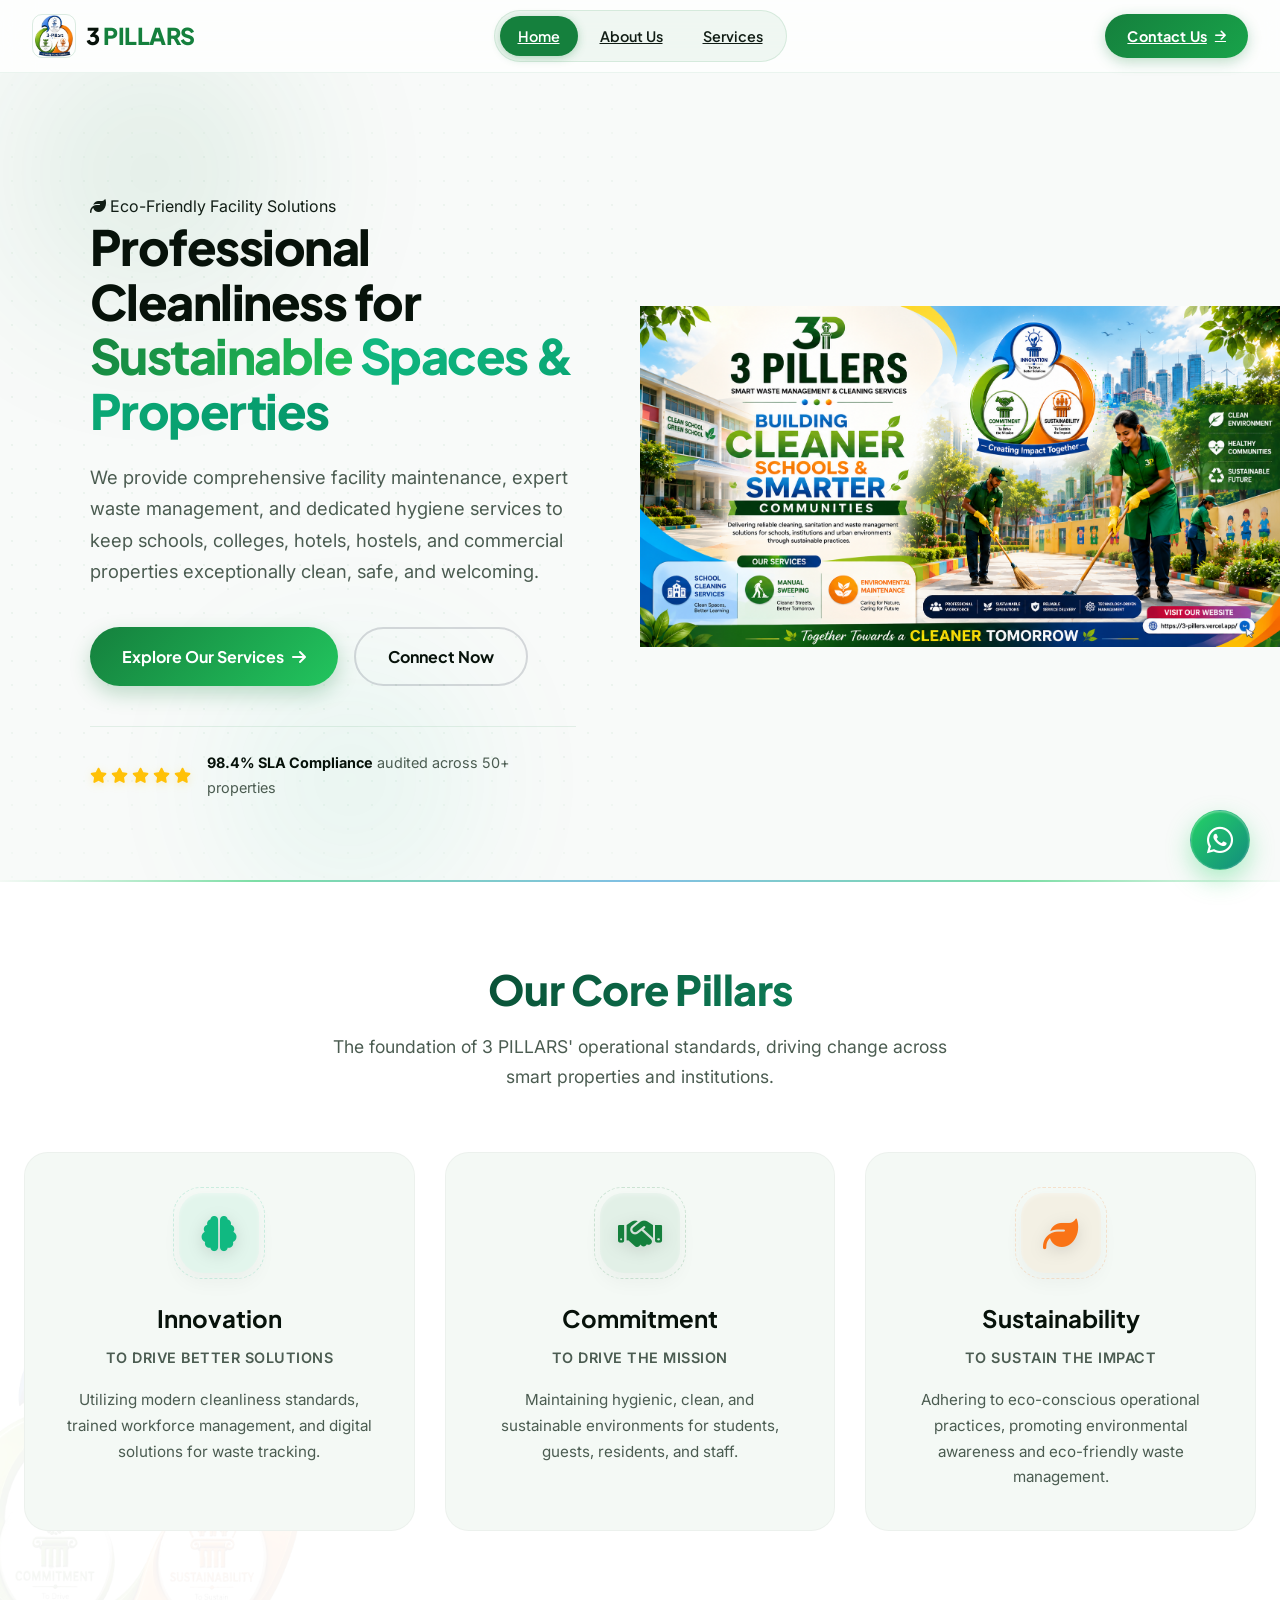
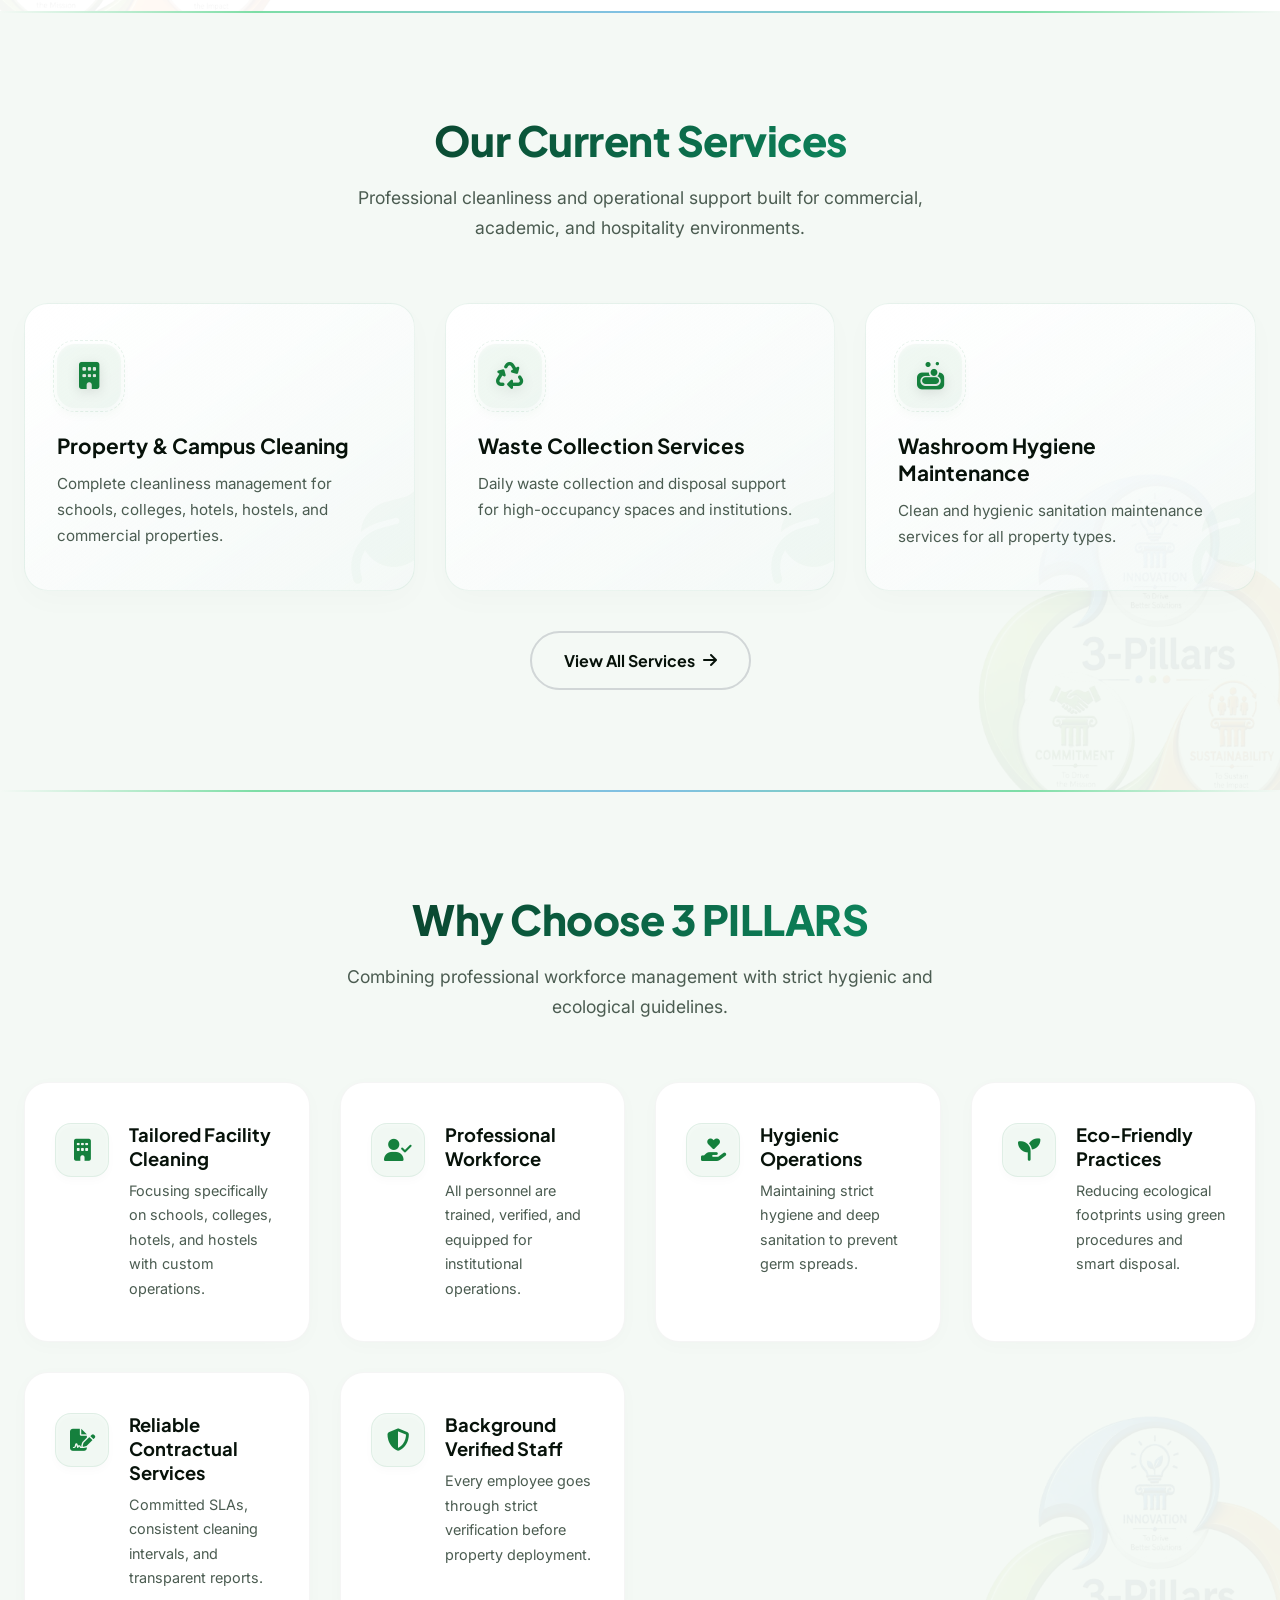
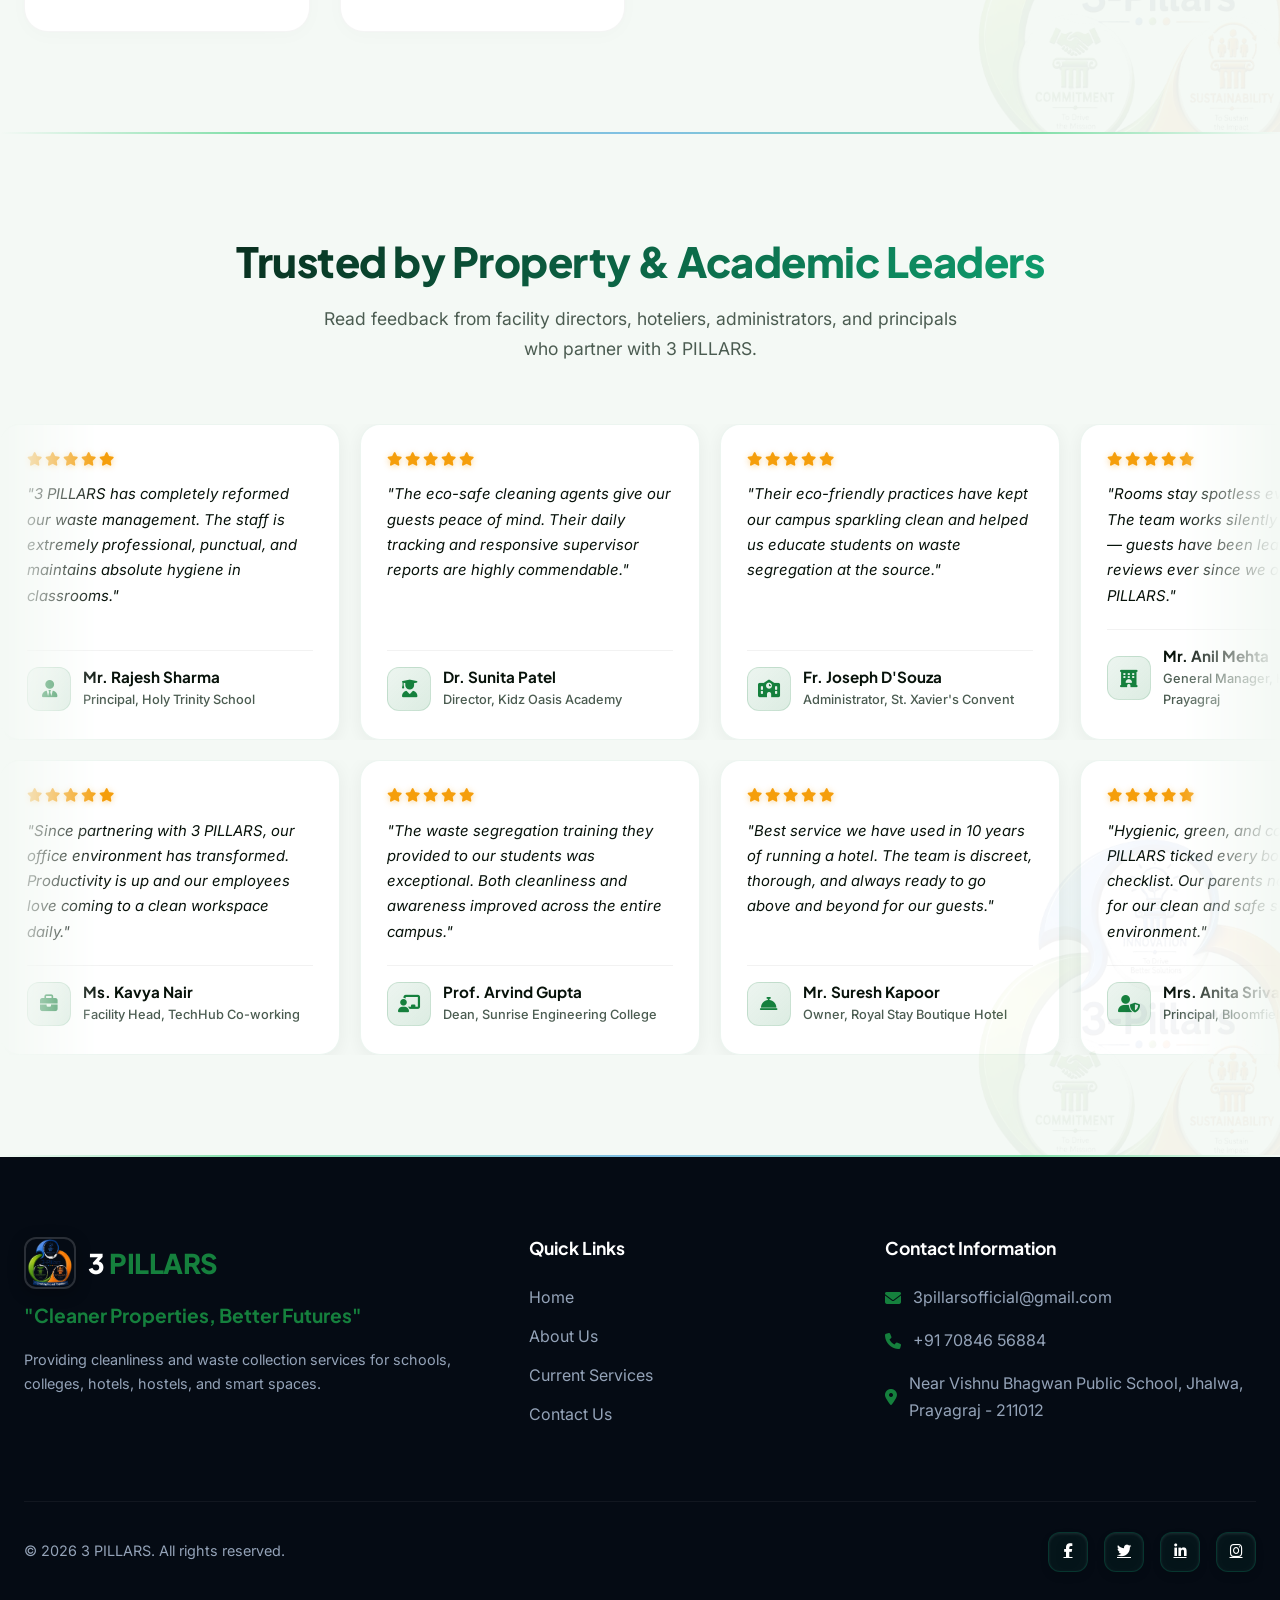
==== commit 3d1e64c6: "Refactor navbar; add mobile drawer, team & marquees Refactors the site header/navigation into a 3-co" ====
--- a/index.html
+++ b/index.html
@@ -15,22 +15,39 @@
 
     <!-- Header -->
     <header>
-        <div class="container nav-container">
+        <div class="nav-container">
             <nav>
-                <div class="logo-container">
+                <!-- Logo -->
+                <a href="index.html" class="logo-container">
                     <img src="assets/logo.jpeg" alt="3 PILLARS Logo">
                     <span class="logo-text">3 <span>PILLARS</span></span>
-                </div>
-                <div class="nav-links">
+                </a>
+
+                <!-- Center pill links -->
+                <div class="nav-pill">
                     <a href="index.html" class="nav-active">Home</a>
                     <a href="about.html">About Us</a>
-                    <a href="services.html">Current Services</a>
-                    <a href="contact.html" class="btn-nav">Contact Us</a>
-                </div>
-                <button class="nav-toggle" id="navToggle" aria-label="Toggle Navigation">
-                    <i class="fas fa-bars"></i>
-                </button>
+                    <a href="services.html">Services</a>
+                </div>
+
+                <!-- Right CTA + hamburger -->
+                <div class="nav-right">
+                    <a href="contact.html" class="btn-nav">Contact Us <i class="fas fa-arrow-right"></i></a>
+                    <button class="nav-toggle" id="navToggle" aria-label="Toggle Navigation">
+                        <span></span><span></span><span></span>
+                    </button>
+                </div>
             </nav>
+        </div>
+
+        <!-- Mobile drawer -->
+        <div class="nav-drawer" id="navDrawer">
+            <div class="nav-drawer-inner">
+                <a href="index.html" class="nav-active">Home</a>
+                <a href="about.html">About Us</a>
+                <a href="services.html">Services</a>
+                <a href="contact.html" class="btn-nav">Contact Us</a>
+            </div>
         </div>
     </header>
 
@@ -212,7 +229,12 @@
                 <h2>Trusted by Property &amp; Academic Leaders</h2>
                 <p>Read feedback from facility directors, hoteliers, administrators, and principals who partner with 3 PILLARS.</p>
             </div>
-            <div class="testimonials-grid">
+        </div>
+
+        <!-- Marquee Row 1 — scrolls left -->
+        <div class="marquee-wrapper">
+            <div class="marquee-track">
+                <!-- Original set -->
                 <div class="testimonial-card">
                     <div class="stars"><i class="fas fa-star"></i><i class="fas fa-star"></i><i class="fas fa-star"></i><i class="fas fa-star"></i><i class="fas fa-star"></i></div>
                     <p class="testimonial-text">"3 PILLARS has completely reformed our waste management. The staff is extremely professional, punctual, and maintains absolute hygiene in classrooms."</p>
@@ -237,9 +259,154 @@
                         <div class="user-info"><h4>Fr. Joseph D'Souza</h4><p>Administrator, St. Xavier's Convent</p></div>
                     </div>
                 </div>
+                <div class="testimonial-card">
+                    <div class="stars"><i class="fas fa-star"></i><i class="fas fa-star"></i><i class="fas fa-star"></i><i class="fas fa-star"></i><i class="fas fa-star"></i></div>
+                    <p class="testimonial-text">"Rooms stay spotless every single day. The team works silently and efficiently — guests have been leaving glowing reviews ever since we onboarded 3 PILLARS."</p>
+                    <div class="testimonial-user">
+                        <div class="user-avatar"><i class="fas fa-hotel"></i></div>
+                        <div class="user-info"><h4>Mr. Anil Mehta</h4><p>General Manager, Horizon Inn Prayagraj</p></div>
+                    </div>
+                </div>
+                <div class="testimonial-card">
+                    <div class="stars"><i class="fas fa-star"></i><i class="fas fa-star"></i><i class="fas fa-star"></i><i class="fas fa-star"></i><i class="fas fa-star"></i></div>
+                    <p class="testimonial-text">"From corridor mopping to deep-cleaning washrooms, every task is done with zero compromise. A truly reliable facility partner for our hostel."</p>
+                    <div class="testimonial-user">
+                        <div class="user-avatar"><i class="fas fa-building"></i></div>
+                        <div class="user-info"><h4>Mrs. Priya Verma</h4><p>Warden, GreenLeaf Girls Hostel</p></div>
+                    </div>
+                </div>
+                <!-- Duplicate set for seamless loop -->
+                <div class="testimonial-card">
+                    <div class="stars"><i class="fas fa-star"></i><i class="fas fa-star"></i><i class="fas fa-star"></i><i class="fas fa-star"></i><i class="fas fa-star"></i></div>
+                    <p class="testimonial-text">"3 PILLARS has completely reformed our waste management. The staff is extremely professional, punctual, and maintains absolute hygiene in classrooms."</p>
+                    <div class="testimonial-user">
+                        <div class="user-avatar"><i class="fas fa-user-tie"></i></div>
+                        <div class="user-info"><h4>Mr. Rajesh Sharma</h4><p>Principal, Holy Trinity School</p></div>
+                    </div>
+                </div>
+                <div class="testimonial-card">
+                    <div class="stars"><i class="fas fa-star"></i><i class="fas fa-star"></i><i class="fas fa-star"></i><i class="fas fa-star"></i><i class="fas fa-star"></i></div>
+                    <p class="testimonial-text">"The eco-safe cleaning agents give our guests peace of mind. Their daily tracking and responsive supervisor reports are highly commendable."</p>
+                    <div class="testimonial-user">
+                        <div class="user-avatar"><i class="fas fa-user-graduate"></i></div>
+                        <div class="user-info"><h4>Dr. Sunita Patel</h4><p>Director, Kidz Oasis Academy</p></div>
+                    </div>
+                </div>
+                <div class="testimonial-card">
+                    <div class="stars"><i class="fas fa-star"></i><i class="fas fa-star"></i><i class="fas fa-star"></i><i class="fas fa-star"></i><i class="fas fa-star"></i></div>
+                    <p class="testimonial-text">"Their eco-friendly practices have kept our campus sparkling clean and helped us educate students on waste segregation at the source."</p>
+                    <div class="testimonial-user">
+                        <div class="user-avatar"><i class="fas fa-school"></i></div>
+                        <div class="user-info"><h4>Fr. Joseph D'Souza</h4><p>Administrator, St. Xavier's Convent</p></div>
+                    </div>
+                </div>
+                <div class="testimonial-card">
+                    <div class="stars"><i class="fas fa-star"></i><i class="fas fa-star"></i><i class="fas fa-star"></i><i class="fas fa-star"></i><i class="fas fa-star"></i></div>
+                    <p class="testimonial-text">"Rooms stay spotless every single day. The team works silently and efficiently — guests have been leaving glowing reviews ever since we onboarded 3 PILLARS."</p>
+                    <div class="testimonial-user">
+                        <div class="user-avatar"><i class="fas fa-hotel"></i></div>
+                        <div class="user-info"><h4>Mr. Anil Mehta</h4><p>General Manager, Horizon Inn Prayagraj</p></div>
+                    </div>
+                </div>
+                <div class="testimonial-card">
+                    <div class="stars"><i class="fas fa-star"></i><i class="fas fa-star"></i><i class="fas fa-star"></i><i class="fas fa-star"></i><i class="fas fa-star"></i></div>
+                    <p class="testimonial-text">"From corridor mopping to deep-cleaning washrooms, every task is done with zero compromise. A truly reliable facility partner for our hostel."</p>
+                    <div class="testimonial-user">
+                        <div class="user-avatar"><i class="fas fa-building"></i></div>
+                        <div class="user-info"><h4>Mrs. Priya Verma</h4><p>Warden, GreenLeaf Girls Hostel</p></div>
+                    </div>
+                </div>
+            </div>
+        </div>
+
+        <!-- Marquee Row 2 — scrolls right (reverse) -->
+        <div class="marquee-wrapper marquee-reverse" style="margin-top: 20px;">
+            <div class="marquee-track">
+                <div class="testimonial-card">
+                    <div class="stars"><i class="fas fa-star"></i><i class="fas fa-star"></i><i class="fas fa-star"></i><i class="fas fa-star"></i><i class="fas fa-star"></i></div>
+                    <p class="testimonial-text">"Since partnering with 3 PILLARS, our office environment has transformed. Productivity is up and our employees love coming to a clean workspace daily."</p>
+                    <div class="testimonial-user">
+                        <div class="user-avatar"><i class="fas fa-briefcase"></i></div>
+                        <div class="user-info"><h4>Ms. Kavya Nair</h4><p>Facility Head, TechHub Co-working</p></div>
+                    </div>
+                </div>
+                <div class="testimonial-card">
+                    <div class="stars"><i class="fas fa-star"></i><i class="fas fa-star"></i><i class="fas fa-star"></i><i class="fas fa-star"></i><i class="fas fa-star"></i></div>
+                    <p class="testimonial-text">"The waste segregation training they provided to our students was exceptional. Both cleanliness and awareness improved across the entire campus."</p>
+                    <div class="testimonial-user">
+                        <div class="user-avatar"><i class="fas fa-chalkboard-teacher"></i></div>
+                        <div class="user-info"><h4>Prof. Arvind Gupta</h4><p>Dean, Sunrise Engineering College</p></div>
+                    </div>
+                </div>
+                <div class="testimonial-card">
+                    <div class="stars"><i class="fas fa-star"></i><i class="fas fa-star"></i><i class="fas fa-star"></i><i class="fas fa-star"></i><i class="fas fa-star"></i></div>
+                    <p class="testimonial-text">"Best service we have used in 10 years of running a hotel. The team is discreet, thorough, and always ready to go above and beyond for our guests."</p>
+                    <div class="testimonial-user">
+                        <div class="user-avatar"><i class="fas fa-concierge-bell"></i></div>
+                        <div class="user-info"><h4>Mr. Suresh Kapoor</h4><p>Owner, Royal Stay Boutique Hotel</p></div>
+                    </div>
+                </div>
+                <div class="testimonial-card">
+                    <div class="stars"><i class="fas fa-star"></i><i class="fas fa-star"></i><i class="fas fa-star"></i><i class="fas fa-star"></i><i class="fas fa-star"></i></div>
+                    <p class="testimonial-text">"Hygienic, green, and cost-effective. 3 PILLARS ticked every box on our checklist. Our parents now commend us for our clean and safe school environment."</p>
+                    <div class="testimonial-user">
+                        <div class="user-avatar"><i class="fas fa-user-shield"></i></div>
+                        <div class="user-info"><h4>Mrs. Anita Srivastava</h4><p>Principal, Bloomfield Public School</p></div>
+                    </div>
+                </div>
+                <div class="testimonial-card">
+                    <div class="stars"><i class="fas fa-star"></i><i class="fas fa-star"></i><i class="fas fa-star"></i><i class="fas fa-star"></i><i class="fas fa-star"></i></div>
+                    <p class="testimonial-text">"Our food court stays spotless throughout the day. The attention to detail, speed of service, and eco-friendly approach is unmatched in this region."</p>
+                    <div class="testimonial-user">
+                        <div class="user-avatar"><i class="fas fa-utensils"></i></div>
+                        <div class="user-info"><h4>Mr. Deepak Yadav</h4><p>Manager, Campus Food Court, IERT</p></div>
+                    </div>
+                </div>
+                <!-- Duplicate for seamless loop -->
+                <div class="testimonial-card">
+                    <div class="stars"><i class="fas fa-star"></i><i class="fas fa-star"></i><i class="fas fa-star"></i><i class="fas fa-star"></i><i class="fas fa-star"></i></div>
+                    <p class="testimonial-text">"Since partnering with 3 PILLARS, our office environment has transformed. Productivity is up and our employees love coming to a clean workspace daily."</p>
+                    <div class="testimonial-user">
+                        <div class="user-avatar"><i class="fas fa-briefcase"></i></div>
+                        <div class="user-info"><h4>Ms. Kavya Nair</h4><p>Facility Head, TechHub Co-working</p></div>
+                    </div>
+                </div>
+                <div class="testimonial-card">
+                    <div class="stars"><i class="fas fa-star"></i><i class="fas fa-star"></i><i class="fas fa-star"></i><i class="fas fa-star"></i><i class="fas fa-star"></i></div>
+                    <p class="testimonial-text">"The waste segregation training they provided to our students was exceptional. Both cleanliness and awareness improved across the entire campus."</p>
+                    <div class="testimonial-user">
+                        <div class="user-avatar"><i class="fas fa-chalkboard-teacher"></i></div>
+                        <div class="user-info"><h4>Prof. Arvind Gupta</h4><p>Dean, Sunrise Engineering College</p></div>
+                    </div>
+                </div>
+                <div class="testimonial-card">
+                    <div class="stars"><i class="fas fa-star"></i><i class="fas fa-star"></i><i class="fas fa-star"></i><i class="fas fa-star"></i><i class="fas fa-star"></i></div>
+                    <p class="testimonial-text">"Best service we have used in 10 years of running a hotel. The team is discreet, thorough, and always ready to go above and beyond for our guests."</p>
+                    <div class="testimonial-user">
+                        <div class="user-avatar"><i class="fas fa-concierge-bell"></i></div>
+                        <div class="user-info"><h4>Mr. Suresh Kapoor</h4><p>Owner, Royal Stay Boutique Hotel</p></div>
+                    </div>
+                </div>
+                <div class="testimonial-card">
+                    <div class="stars"><i class="fas fa-star"></i><i class="fas fa-star"></i><i class="fas fa-star"></i><i class="fas fa-star"></i><i class="fas fa-star"></i></div>
+                    <p class="testimonial-text">"Hygienic, green, and cost-effective. 3 PILLARS ticked every box on our checklist. Our parents now commend us for our clean and safe school environment."</p>
+                    <div class="testimonial-user">
+                        <div class="user-avatar"><i class="fas fa-user-shield"></i></div>
+                        <div class="user-info"><h4>Mrs. Anita Srivastava</h4><p>Principal, Bloomfield Public School</p></div>
+                    </div>
+                </div>
+                <div class="testimonial-card">
+                    <div class="stars"><i class="fas fa-star"></i><i class="fas fa-star"></i><i class="fas fa-star"></i><i class="fas fa-star"></i><i class="fas fa-star"></i></div>
+                    <p class="testimonial-text">"Our food court stays spotless throughout the day. The attention to detail, speed of service, and eco-friendly approach is unmatched in this region."</p>
+                    <div class="testimonial-user">
+                        <div class="user-avatar"><i class="fas fa-utensils"></i></div>
+                        <div class="user-info"><h4>Mr. Deepak Yadav</h4><p>Manager, Campus Food Court, IERT</p></div>
+                    </div>
+                </div>
             </div>
         </div>
     </section>
+
 
     <div class="section-divider"></div>
 
@@ -248,7 +415,10 @@
         <div class="container">
             <div class="footer-top">
                 <div class="footer-brand">
-                    <h2>3 PILLARS</h2>
+                    <div class="footer-logo">
+                        <img src="assets/logo.jpeg" alt="3 PILLARS Logo">
+                        <span class="footer-logo-text">3 <span>PILLARS</span></span>
+                    </div>
                     <p class="footer-tagline">"Cleaner Properties, Better Futures"</p>
                     <p style="margin-top: 16px; font-size: 0.9rem;">Providing cleanliness and waste collection services for schools, colleges, hotels, hostels, and smart spaces.</p>
                 </div>
@@ -288,20 +458,18 @@
 
     <script>
         window.addEventListener('scroll', () => {
-            const header = document.querySelector('header');
-            header.classList.toggle('scrolled', window.scrollY > 50);
+            document.querySelector('header').classList.toggle('scrolled', window.scrollY > 50);
         });
         const navToggle = document.getElementById('navToggle');
-        const navLinks = document.querySelector('.nav-links');
+        const navDrawer = document.getElementById('navDrawer');
         navToggle.addEventListener('click', () => {
-            navLinks.classList.toggle('active');
-            const icon = navToggle.querySelector('i');
-            icon.className = navLinks.classList.contains('active') ? 'fas fa-xmark' : 'fas fa-bars';
+            navDrawer.classList.toggle('active');
+            navToggle.classList.toggle('open');
         });
-        document.querySelectorAll('.nav-links a').forEach(link => {
+        document.querySelectorAll('.nav-drawer-inner a').forEach(link => {
             link.addEventListener('click', () => {
-                navLinks.classList.remove('active');
-                navToggle.querySelector('i').className = 'fas fa-bars';
+                navDrawer.classList.remove('active');
+                navToggle.classList.remove('open');
             });
         });
     </script>
--- a/style.css
+++ b/style.css
@@ -62,227 +62,299 @@
 }
 
 /* Header & Nav */
-/* ── Header ─────────────────────────────────────────────────────────── */
+/* ═══════════════════════════════════════════════════════════════════════
+   NAVBAR — 3-column: Logo | Frosted-pill links | CTA + Hamburger
+   ═══════════════════════════════════════════════════════════════════════ */
+
 header {
   position: sticky;
   top: 0;
   z-index: 1000;
-  background: transparent;
   transition: all 0.4s cubic-bezier(0.16, 1, 0.3, 1);
 }
 
-/* ── Nav Container — this is the actual visible bar ─────────────────── */
+/* ── Nav Container ───────────────────────────────────────────────────── */
 .nav-container {
+  background: rgba(255, 255, 255, 0.82);
+  backdrop-filter: blur(16px);
+  -webkit-backdrop-filter: blur(16px);
+  border-bottom: 1px solid rgba(21, 128, 61, 0.08);
+  transition: all 0.4s cubic-bezier(0.16, 1, 0.3, 1);
+  position: relative;
+  z-index: 1001;
+}
+
+/* Floating pill effect on scroll — desktop only */
+@media (min-width: 769px) {
+  header.scrolled .nav-container {
+    background: rgba(255, 255, 255, 0.92);
+    border-bottom: none;
+    box-shadow: 0 4px 30px rgba(0, 0, 0, 0.08);
+  }
+}
+
+/* ── Nav Row ─────────────────────────────────────────────────────────── */
+nav {
+  display: grid;
+  grid-template-columns: 1fr auto 1fr;
+  align-items: center;
+  height: 72px;
   max-width: 1280px;
   margin: 0 auto;
-  padding: 0 24px;
-  background: rgba(255, 255, 255, 0.75);
-  backdrop-filter: blur(14px);
-  -webkit-backdrop-filter: blur(14px);
-  border-bottom: 1px solid var(--glass-border);
-  transition: all 0.4s cubic-bezier(0.16, 1, 0.3, 1);
-}
-
-/* Floating pill on scroll — desktop only */
-@media (min-width: 769px) {
-  header.scrolled .nav-container {
-    max-width: 1160px;
-    margin: 10px auto 0;
-    padding: 0 32px;
-    border-radius: 100px;
-    background: rgba(255, 255, 255, 0.88);
-    backdrop-filter: blur(20px);
-    -webkit-backdrop-filter: blur(20px);
-    border: 1px solid rgba(21, 128, 61, 0.12);
-    box-shadow: 0 8px 32px rgba(0, 0, 0, 0.08), 0 1px 1px rgba(255, 255, 255, 0.9) inset;
-  }
-}
-
-nav {
-  display: flex;
-  justify-content: space-between;
-  align-items: center;
-  height: 68px;
-  width: 100%;
-}
-
-
+  padding: 0 32px;
+  gap: 16px;
+}
+
+/* ── Logo ────────────────────────────────────────────────────────────── */
 .logo-container {
   display: flex;
   align-items: center;
-  gap: 12px;
-  cursor: pointer;
+  gap: 10px;
+  text-decoration: none;
+  width: fit-content;
 }
 
 .logo-container img {
-  height: 48px;
-  width: auto;
-  border-radius: 8px;
-  transition: transform 0.5s cubic-bezier(0.175, 0.885, 0.32, 1.275);
+  height: 44px;
+  width: 44px;
+  object-fit: cover;
+  border-radius: 10px;
+  border: 1.5px solid rgba(21, 128, 61, 0.15);
+  transition: transform 0.4s cubic-bezier(0.175, 0.885, 0.32, 1.275),
+              box-shadow 0.3s ease;
 }
 
 .logo-container:hover img {
-  transform: scale(1.08) rotate(5deg);
+  transform: rotate(-6deg) scale(1.08);
+  box-shadow: 0 6px 16px rgba(21, 128, 61, 0.2);
 }
 
 .logo-text {
   font-family: 'Plus Jakarta Sans', sans-serif;
-  font-size: 1.6rem;
+  font-size: 1.45rem;
   font-weight: 800;
   color: var(--dark);
   letter-spacing: -0.5px;
-  transition: all 0.3s ease;
-}
-
-.logo-text span {
+  white-space: nowrap;
+}
+
+.logo-text span { color: var(--primary-green); }
+
+/* ── Center Pill ─────────────────────────────────────────────────────── */
+.nav-pill {
+  display: flex;
+  align-items: center;
+  gap: 4px;
+  background: rgba(21, 128, 61, 0.06);
+  border: 1px solid rgba(21, 128, 61, 0.12);
+  border-radius: 100px;
+  padding: 5px;
+}
+
+.nav-pill a {
+  font-family: 'Plus Jakarta Sans', sans-serif;
+  font-size: 0.9rem;
+  font-weight: 600;
+  color: var(--text-dark);
+  padding: 8px 18px;
+  border-radius: 100px;
+  transition: all 0.25s ease;
+  outline: none;
+  -webkit-tap-highlight-color: transparent;
+  white-space: nowrap;
+}
+
+.nav-pill a:hover {
+  background: rgba(21, 128, 61, 0.08);
   color: var(--primary-green);
 }
 
-.logo-container:hover .logo-text {
-  letter-spacing: 0px;
-}
-
-.nav-links {
-  display: flex;
-  align-items: center;
-  gap: 36px;          /* gap between text links */
-}
-
-/* Push the Contact Us button away from the last text link */
-.nav-links .btn-nav {
-  margin-left: 8px;
-}
-
-.nav-links a {
+.nav-pill a.nav-active {
+  background: var(--primary-green);
+  color: #fff;
+  box-shadow: 0 2px 10px rgba(21, 128, 61, 0.3);
+}
+
+.nav-pill a:focus-visible {
+  outline: 2px solid var(--primary-green);
+  outline-offset: 2px;
+}
+
+/* ── Right Side: CTA + Hamburger ─────────────────────────────────────── */
+.nav-right {
+  display: flex;
+  align-items: center;
+  justify-content: flex-end;
+  gap: 12px;
+}
+
+/* ── Contact CTA Button ──────────────────────────────────────────────── */
+.btn-nav {
+  display: inline-flex;
+  align-items: center;
+  gap: 8px;
+  background: linear-gradient(135deg, var(--primary-green) 0%, #18a34a 100%);
+  color: #fff !important;
+  padding: 10px 22px;
+  border-radius: 50px;
   font-family: 'Plus Jakarta Sans', sans-serif;
-  font-weight: 600;
-  font-size: 0.95rem;
-  color: var(--text-dark);
-  transition: all 0.3s ease;
-  position: relative;
-  outline: none;           /* remove browser default focus ring on click */
-  -webkit-tap-highlight-color: transparent;
-}
-
-/* Restore focus ring only for keyboard navigation */
-.nav-links a:focus-visible {
-  outline: 2px solid var(--primary-green);
-  outline-offset: 4px;
-  border-radius: 4px;
-}
-
-.nav-links a:not(.btn-nav)::after {
-  content: '';
-  position: absolute;
-  bottom: -6px;
-  left: 50%;
-  width: 0;
-  height: 2.5px;
-  background: linear-gradient(90deg, var(--primary-green), var(--primary-blue));
-  transition: width 0.35s cubic-bezier(0.16, 1, 0.3, 1), left 0.35s cubic-bezier(0.16, 1, 0.3, 1);
-  border-radius: 2px;
-}
-
-.nav-links a:not(.btn-nav):hover::after {
-  width: 100%;
-  left: 0;
-}
-
-.nav-links a:hover {
-  color: var(--primary-green);
-}
-
-.nav-status-badge {
-  display: flex;
-  align-items: center;
-  gap: 6px;
-  padding: 6px 14px;
-  background: rgba(34, 197, 94, 0.06);
-  border: 1px solid rgba(34, 197, 94, 0.15);
-  border-radius: 20px;
-  font-family: 'Plus Jakarta Sans', sans-serif;
-  font-size: 0.8rem;
-  font-weight: 700;
-  color: var(--primary-green);
-  user-select: none;
-}
-
-.nav-status-badge .status-dot {
-  width: 6px;
-  height: 6px;
-  background-color: var(--primary-green);
-  border-radius: 50%;
-  animation: pulsePin 1.5s infinite;
-}
-
-.btn-nav {
-  background: linear-gradient(135deg, var(--primary-green) 0%, #1a9e4a 100%);
-  color: var(--white) !important;
-  padding: 11px 28px;
-  border-radius: 50px;
-  font-size: 0.92rem;
+  font-size: 0.9rem;
   font-weight: 700;
   letter-spacing: 0.01em;
-  box-shadow: 0 4px 14px rgba(21, 128, 61, 0.25);
+  white-space: nowrap;
+  flex-shrink: 0;
   position: relative;
   overflow: hidden;
-  white-space: nowrap;      /* never wraps onto 2 lines */
-  flex-shrink: 0;           /* never gets squeezed */
+  box-shadow: 0 4px 14px rgba(21, 128, 61, 0.28);
   transition: transform 0.3s ease, box-shadow 0.3s ease;
-}
-
-/* active state: keep white text, never show underline */
-.btn-nav.nav-active {
-  background: linear-gradient(135deg, var(--primary-green) 0%, #1a9e4a 100%) !important;
-  color: var(--white) !important;
-  font-weight: 700;
-}
-
-.btn-nav::after {
-  display: none !important; /* suppress the underline pseudo-element */
-}
+  outline: none;
+  -webkit-tap-highlight-color: transparent;
+}
+
+.btn-nav i {
+  font-size: 0.78rem;
+  transition: transform 0.3s ease;
+}
+
+.btn-nav:hover {
+  transform: translateY(-2px);
+  box-shadow: 0 8px 22px rgba(21, 128, 61, 0.38);
+  color: #fff !important;
+}
+
+.btn-nav:hover i { transform: translateX(3px); }
 
 .btn-nav::before {
   content: '';
   position: absolute;
-  top: 0;
-  left: -150%;
-  width: 100%;
-  height: 100%;
-  background: linear-gradient(
-    90deg,
-    transparent,
-    rgba(255, 255, 255, 0.28),
-    transparent
-  );
-  transform: skewX(-20deg);
-  transition: all 0.7s ease;
-}
-
-.btn-nav:hover::before {
-  left: 150%;
-}
-
-.btn-nav:hover {
-  transform: translateY(-2px);
-  box-shadow: 0 8px 20px rgba(21, 128, 61, 0.35);
-  color: var(--white) !important;
-}
-
+  inset: 0;
+  background: linear-gradient(90deg, transparent, rgba(255,255,255,0.22), transparent);
+  transform: translateX(-100%) skewX(-20deg);
+  transition: transform 0.6s ease;
+}
+
+.btn-nav:hover::before { transform: translateX(150%) skewX(-20deg); }
+
+.btn-nav::after { display: none !important; }
+
+.btn-nav:focus-visible {
+  outline: 2px solid var(--primary-green);
+  outline-offset: 3px;
+}
+
+/* ── Hamburger Button ────────────────────────────────────────────────── */
 .nav-toggle {
   display: none;
-  background: none;
-  border: none;
-  font-size: 1.5rem;
+  flex-direction: column;
+  justify-content: center;
+  gap: 5px;
+  width: 40px;
+  height: 40px;
+  background: rgba(21, 128, 61, 0.07);
+  border: 1px solid rgba(21, 128, 61, 0.15);
+  border-radius: 10px;
+  cursor: pointer;
+  padding: 0 10px;
+  transition: background 0.3s ease;
+  flex-shrink: 0;
+}
+
+.nav-toggle span {
+  display: block;
+  height: 2px;
+  background: var(--dark);
+  border-radius: 2px;
+  transition: all 0.35s cubic-bezier(0.16, 1, 0.3, 1);
+  transform-origin: center;
+}
+
+.nav-toggle:hover { background: rgba(21, 128, 61, 0.12); }
+
+/* Animate to X when open */
+.nav-toggle.open span:nth-child(1) { transform: translateY(7px) rotate(45deg); }
+.nav-toggle.open span:nth-child(2) { opacity: 0; transform: scaleX(0); }
+.nav-toggle.open span:nth-child(3) { transform: translateY(-7px) rotate(-45deg); }
+
+/* ── Mobile Drawer ───────────────────────────────────────────────────── */
+.nav-drawer {
+  position: fixed;
+  inset: 0;
+  z-index: 1049;
+  pointer-events: none;
+  visibility: hidden;
+}
+
+.nav-drawer.active {
+  pointer-events: all;
+  visibility: visible;
+}
+
+/* Backdrop */
+.nav-drawer::before {
+  content: '';
+  position: absolute;
+  inset: 0;
+  background: rgba(0, 0, 0, 0);
+  transition: background 0.4s ease;
+}
+
+.nav-drawer.active::before {
+  background: rgba(0, 0, 0, 0.45);
+  backdrop-filter: blur(3px);
+}
+
+/* Slide-down panel from top */
+.nav-drawer-inner {
+  position: absolute;
+  top: 0;
+  left: 0;
+  right: 0;
+  background: #fff;
+  padding: 90px 32px 40px;
+  display: flex;
+  flex-direction: column;
+  gap: 6px;
+  box-shadow: 0 20px 60px rgba(0, 0, 0, 0.15);
+  border-radius: 0 0 28px 28px;
+  transform: translateY(-100%);
+  transition: transform 0.45s cubic-bezier(0.16, 1, 0.3, 1);
+}
+
+.nav-drawer.active .nav-drawer-inner {
+  transform: translateY(0);
+}
+
+.nav-drawer-inner a {
+  font-family: 'Plus Jakarta Sans', sans-serif;
+  font-size: 1.1rem;
+  font-weight: 600;
   color: var(--dark);
-  cursor: pointer;
-  z-index: 1001;
-  transition: color 0.3s ease;
-}
-
-.nav-toggle:hover {
+  padding: 14px 18px;
+  border-radius: 14px;
+  transition: all 0.2s ease;
+  outline: none;
+}
+
+.nav-drawer-inner a:hover {
+  background: rgba(21, 128, 61, 0.06);
   color: var(--primary-green);
 }
+
+.nav-drawer-inner a.nav-active {
+  background: rgba(21, 128, 61, 0.08);
+  color: var(--primary-green);
+  font-weight: 700;
+}
+
+.nav-drawer-inner .btn-nav {
+  margin-top: 12px;
+  justify-content: center;
+  border-radius: 14px;
+  padding: 16px 22px;
+  font-size: 1rem;
+}
+
+
 
 /* Global Container */
 .container {
@@ -295,6 +367,79 @@
 .section {
   padding: 100px 0;
 }
+
+/* ── Logo Watermark — appears in every section background ────────────── */
+.section,
+.pillars-section,
+.vision,
+.work-model,
+.page-banner {
+  position: relative;
+  overflow: hidden;
+}
+
+/* Base watermark pseudo-element */
+.section::after,
+.pillars-section::after,
+.vision::after,
+.page-banner::after {
+  content: '';
+  position: absolute;
+  width: 380px;
+  height: 380px;
+  background: url('assets/logo.jpeg') center / contain no-repeat;
+  opacity: 0.045;
+  pointer-events: none;
+  z-index: 0;
+  border-radius: 50%;
+  /* default: bottom-right corner */
+  right: -60px;
+  bottom: -60px;
+}
+
+/* Alternate: even-index sections → bottom-left */
+.pillars-section::after,
+.standards-section::after,
+.gallery::after,
+.contact-section::after {
+  right: auto;
+  left: -60px;
+  bottom: -60px;
+}
+
+/* Vision section: large centred watermark */
+.vision::after {
+  width: 420px;
+  height: 420px;
+  top: 50%;
+  left: 50%;
+  right: auto;
+  bottom: auto;
+  transform: translate(-50%, -50%);
+  opacity: 0.04;
+}
+
+/* Page banner: top-right */
+.page-banner::after {
+  right: -40px;
+  top: -40px;
+  bottom: auto;
+  opacity: 0.05;
+  width: 300px;
+  height: 300px;
+}
+
+/* Ensure all inner content renders above the watermark */
+.section > .container,
+.pillars-section > .container,
+.vision > .container,
+.work-model > .container,
+.page-banner > .container {
+  position: relative;
+  z-index: 1;
+}
+
+
 
 .section-title {
   text-align: center;
@@ -1677,6 +1822,36 @@
   margin-bottom: 16px;
 }
 
+/* ── Footer Logo Lockup ──────────────────────────────────────────────── */
+.footer-logo {
+  display: flex;
+  align-items: center;
+  gap: 12px;
+  margin-bottom: 4px;
+  text-decoration: none;
+}
+
+.footer-logo img {
+  height: 52px;
+  width: 52px;
+  object-fit: cover;
+  border-radius: 12px;
+  border: 2px solid rgba(255, 255, 255, 0.15);
+  box-shadow: 0 4px 16px rgba(0, 0, 0, 0.3);
+}
+
+.footer-logo-text {
+  font-family: 'Plus Jakarta Sans', sans-serif;
+  font-size: 1.7rem;
+  font-weight: 800;
+  color: var(--white);
+  letter-spacing: -0.5px;
+}
+
+.footer-logo-text span {
+  color: var(--primary-green);
+}
+
 .footer-tagline {
   color: var(--primary-green);
   font-size: 1.2rem;
@@ -1684,6 +1859,7 @@
   font-family: 'Plus Jakarta Sans', sans-serif;
   margin-top: 10px;
 }
+
 
 .footer-links h3, .footer-contact h3 {
   color: var(--white);
@@ -2137,39 +2313,24 @@
     grid-template-columns: 1fr;
     gap: 0;
   }
-  .nav-links {
-    position: fixed;
-    top: 0;
-    right: -285px;
-    width: 280px;
-    height: 100vh;
-    background: var(--white);
-    flex-direction: column;
-    align-items: flex-start;
-    justify-content: flex-start;
-    padding: 100px 40px 40px;
-    gap: 24px;
-    box-shadow: -10px 0 30px rgba(0,0,0,0.15);
-    transition: right 0.4s cubic-bezier(0.16, 1, 0.3, 1), visibility 0.4s;
-    z-index: 999;
-    visibility: hidden;
-  }
-  .nav-links.active {
-    right: 0;
-    visibility: visible;
-  }
-  .nav-links a {
-    font-size: 1.1rem;
-    width: 100%;
-  }
-  .nav-links a:not(.btn-nav)::after {
-    bottom: -2px;
-  }
-  .btn-nav {
-    width: 100%;
-    text-align: center;
-    margin-top: 10px;
-  }
+
+  /* ── Mobile Nav: hide pill, show hamburger ── */
+  .nav-pill { display: none; }
+
+  .nav-toggle { display: flex; }
+
+  /* Hide desktop CTA on very small screens, show in drawer only */
+  .nav-right .btn-nav { display: none; }
+
+  /* Tighten nav grid to 2-col on mobile */
+  nav {
+    grid-template-columns: 1fr auto;
+    padding: 0 20px;
+    height: 64px;
+  }
+
+
+
   .section-title h2 {
     font-size: 2.1rem;
   }
@@ -2201,6 +2362,22 @@
   }
   .hero-image-wrapper:hover .hero-image-container {
     transform: none;
+  }
+
+  /* Reduce watermark size on mobile */
+  .section::after,
+  .pillars-section::after,
+  .vision::after,
+  .page-banner::after {
+    width: 200px;
+    height: 200px;
+    right: -30px;
+    bottom: -30px;
+  }
+
+  .vision::after {
+    width: 200px;
+    height: 200px;
   }
 }
 
@@ -2379,84 +2556,376 @@
 /* Testimonials Section */
 .testimonials-section {
   background: var(--light);
-}
-
-.testimonials-grid {
-  display: grid;
-  grid-template-columns: repeat(3, 1fr);
-  gap: 30px;
-  margin-top: 40px;
-}
-
+  padding-bottom: 100px;
+  overflow: hidden;    /* clip marquee at section edges */
+}
+
+/* ── Marquee Wrapper ─────────────────────────────────────────────────── */
+.marquee-wrapper {
+  position: relative;
+  width: 100%;
+  overflow: hidden;
+  /* Fade-out edges left & right */
+  -webkit-mask-image: linear-gradient(
+    to right,
+    transparent 0%,
+    black 8%,
+    black 92%,
+    transparent 100%
+  );
+  mask-image: linear-gradient(
+    to right,
+    transparent 0%,
+    black 8%,
+    black 92%,
+    transparent 100%
+  );
+}
+
+/* Pause when user hovers anywhere on the wrapper */
+.marquee-wrapper:hover .marquee-track {
+  animation-play-state: paused;
+}
+
+/* ── Marquee Track — the scrolling strip ─────────────────────────────── */
+.marquee-track {
+  display: flex;
+  gap: 20px;
+  width: max-content;
+  animation: marqueeLeft 35s linear infinite;
+}
+
+.marquee-reverse .marquee-track {
+  animation: marqueeRight 38s linear infinite;
+}
+
+@keyframes marqueeLeft {
+  0%   { transform: translateX(0); }
+  100% { transform: translateX(-50%); }
+}
+
+@keyframes marqueeRight {
+  0%   { transform: translateX(-50%); }
+  100% { transform: translateX(0); }
+}
+
+/* ── Testimonial Card ────────────────────────────────────────────────── */
 .testimonial-card {
   background: var(--white);
-  padding: 40px 30px;
-  border-radius: 24px;
-  box-shadow: var(--shadow-sm);
-  border: 1px solid var(--border-color);
+  padding: 28px 26px;
+  border-radius: 20px;
+  box-shadow: 0 4px 20px rgba(0, 0, 0, 0.06);
+  border: 1px solid rgba(21, 128, 61, 0.08);
   display: flex;
   flex-direction: column;
   justify-content: space-between;
-  transition: all 0.3s cubic-bezier(0.16, 1, 0.3, 1);
+  min-width: 320px;
+  max-width: 340px;
+  flex-shrink: 0;
+  transition: box-shadow 0.3s ease, border-color 0.3s ease;
+  cursor: default;
 }
 
 .testimonial-card:hover {
-  transform: translateY(-6px);
-  box-shadow: var(--shadow-md);
+  box-shadow: 0 12px 36px rgba(21, 128, 61, 0.12);
+  border-color: rgba(21, 128, 61, 0.2);
 }
 
 .testimonial-card .stars {
-  color: #ffc107;
-  font-size: 0.9rem;
-  margin-bottom: 20px;
-  filter: drop-shadow(0 2px 4px rgba(255, 193, 7, 0.35));
-  display: flex;
-  gap: 4px;
+  color: #f59e0b;
+  font-size: 0.85rem;
+  margin-bottom: 16px;
+  display: flex;
+  gap: 3px;
+  filter: drop-shadow(0 1px 3px rgba(245, 158, 11, 0.4));
 }
 
 .testimonial-text {
   color: var(--dark);
-  font-size: 1rem;
+  font-size: 0.93rem;
   line-height: 1.7;
   font-style: italic;
-  margin-bottom: 25px;
+  margin-bottom: 20px;
+  flex: 1;
 }
 
 .testimonial-user {
   display: flex;
   align-items: center;
-  gap: 15px;
+  gap: 12px;
   margin-top: auto;
+  padding-top: 16px;
+  border-top: 1px solid rgba(0,0,0,0.05);
 }
 
 .user-avatar {
-  width: 50px;
-  height: 50px;
-  background: var(--light);
-  border-radius: 14px;
+  width: 44px;
+  height: 44px;
+  background: linear-gradient(135deg, rgba(21,128,61,0.08), rgba(21,128,61,0.15));
+  border-radius: 12px;
   display: flex;
   align-items: center;
   justify-content: center;
-  font-size: 1.25rem;
+  font-size: 1.1rem;
   color: var(--primary-green);
   border: 1px solid rgba(21, 128, 61, 0.15);
-  box-shadow: inset 0 1px 3px rgba(255, 255, 255, 0.4), 0 3px 6px rgba(0, 0, 0, 0.02);
+  flex-shrink: 0;
 }
 
 .user-info h4 {
-  font-size: 1rem;
+  font-size: 0.95rem;
   font-weight: 700;
   color: var(--dark);
   margin-bottom: 2px;
 }
 
 .user-info p {
-  font-size: 0.85rem;
+  font-size: 0.8rem;
   color: var(--text-muted);
   font-weight: 500;
 }
 
+
+
+/* ── Team Section ────────────────────────────────────────────────────── */
+.team-section {
+  background: var(--white);
+}
+
+.team-grid {
+  display: flex;
+  flex-direction: row;
+  gap: 20px;
+  margin-top: 20px;
+  overflow-x: auto;
+  padding-bottom: 16px;           /* room for scrollbar */
+  scroll-snap-type: x mandatory;
+  -webkit-overflow-scrolling: touch;
+  /* hide scrollbar visually but keep it functional */
+  scrollbar-width: thin;
+  scrollbar-color: rgba(21,128,61,0.25) transparent;
+}
+
+.team-grid::-webkit-scrollbar {
+  height: 4px;
+}
+.team-grid::-webkit-scrollbar-track { background: transparent; }
+.team-grid::-webkit-scrollbar-thumb {
+  background: rgba(21,128,61,0.25);
+  border-radius: 4px;
+}
+
+/* ── Team Card ───────────────────────────────────────────────────────── */
+.team-card {
+  background: var(--white);
+  border: 1px solid rgba(0, 0, 0, 0.07);
+  border-radius: 24px;
+  overflow: hidden;
+  display: flex;
+  flex-direction: column;
+  transition: transform 0.35s cubic-bezier(0.16, 1, 0.3, 1),
+              box-shadow 0.35s ease,
+              border-color 0.3s ease;
+  box-shadow: 0 2px 12px rgba(0, 0, 0, 0.05);
+  /* Fixed comfortable width — never thin */
+  min-width: 260px;
+  max-width: 280px;
+  flex-shrink: 0;
+  scroll-snap-align: start;
+}
+
+.team-card:hover {
+  transform: translateY(-8px);
+  box-shadow: 0 20px 48px rgba(0, 0, 0, 0.1);
+  border-color: rgba(21, 128, 61, 0.18);
+}
+
+/* Founder card — premium green accent */
+.team-card--founder {
+  border: 2px solid rgba(21, 128, 61, 0.25);
+  background: linear-gradient(160deg, #fff 0%, rgba(21, 128, 61, 0.03) 100%);
+  box-shadow: 0 4px 24px rgba(21, 128, 61, 0.1);
+}
+
+.team-card--founder:hover {
+  border-color: rgba(21, 128, 61, 0.45);
+  box-shadow: 0 24px 56px rgba(21, 128, 61, 0.14);
+}
+
+/* ── Card Top: Avatar + Badge ────────────────────────────────────────── */
+.team-card-top {
+  padding: 28px 24px 0;
+  display: flex;
+  align-items: flex-start;
+  justify-content: space-between;
+}
+
+/* Avatar circle with CSS-variable colour */
+.team-avatar {
+  width: 72px;
+  height: 72px;
+  border-radius: 20px;
+  background: var(--av-bg);
+  border: 2px solid var(--av-color);
+  display: flex;
+  align-items: center;
+  justify-content: center;
+  flex-shrink: 0;
+  position: relative;
+  overflow: hidden;
+}
+
+.team-avatar span {
+  font-family: 'Plus Jakarta Sans', sans-serif;
+  font-size: 1.35rem;
+  font-weight: 800;
+  color: var(--av-color);
+  letter-spacing: -0.5px;
+  position: relative;
+  z-index: 1;
+}
+
+/* Subtle radial glow behind initials */
+.team-avatar::before {
+  content: '';
+  position: absolute;
+  inset: 0;
+  background: radial-gradient(circle at 40% 40%, var(--av-bg), transparent 70%);
+}
+
+/* Role badge pill */
+.team-badge {
+  display: inline-flex;
+  align-items: center;
+  gap: 5px;
+  padding: 5px 12px;
+  border-radius: 50px;
+  font-family: 'Plus Jakarta Sans', sans-serif;
+  font-size: 0.72rem;
+  font-weight: 700;
+  text-transform: uppercase;
+  letter-spacing: 0.04em;
+  background: rgba(21, 128, 61, 0.08);
+  color: var(--primary-green);
+  border: 1px solid rgba(21, 128, 61, 0.15);
+  white-space: nowrap;
+}
+
+.founder-badge {
+  background: linear-gradient(135deg, rgba(21,128,61,0.12), rgba(21,128,61,0.06));
+  color: var(--primary-green);
+  border-color: rgba(21, 128, 61, 0.25);
+}
+
+.founder-badge i { color: #f59e0b; }
+
+/* ── Card Body ───────────────────────────────────────────────────────── */
+.team-card-body {
+  padding: 20px 24px;
+  flex: 1;
+  display: flex;
+  flex-direction: column;
+  gap: 8px;
+}
+
+.team-card-body h3 {
+  font-family: 'Plus Jakarta Sans', sans-serif;
+  font-size: 1.15rem;
+  font-weight: 800;
+  color: var(--dark);
+  margin: 0;
+  letter-spacing: -0.3px;
+}
+
+.team-role {
+  font-size: 0.82rem;
+  font-weight: 600;
+  color: var(--primary-green);
+  text-transform: uppercase;
+  letter-spacing: 0.04em;
+  margin: 0;
+}
+
+.team-bio {
+  font-size: 0.88rem;
+  color: var(--text-muted);
+  line-height: 1.65;
+  margin: 4px 0 0;
+  flex: 1;
+}
+
+/* Skill tag pills */
+.team-tags {
+  display: flex;
+  flex-wrap: wrap;
+  gap: 6px;
+  margin-top: 12px;
+}
+
+.team-tags span {
+  font-family: 'Plus Jakarta Sans', sans-serif;
+  font-size: 0.72rem;
+  font-weight: 600;
+  color: var(--text-muted);
+  background: var(--light);
+  border: 1px solid var(--border-color);
+  padding: 3px 10px;
+  border-radius: 50px;
+}
+
+/* ── Card Footer: Social Icons ───────────────────────────────────────── */
+.team-card-footer {
+  padding: 16px 24px 22px;
+  display: flex;
+  gap: 8px;
+  border-top: 1px solid rgba(0, 0, 0, 0.05);
+  margin-top: auto;
+}
+
+.team-social {
+  width: 36px;
+  height: 36px;
+  border-radius: 10px;
+  background: var(--light);
+  border: 1px solid var(--border-color);
+  display: flex;
+  align-items: center;
+  justify-content: center;
+  color: var(--text-muted);
+  font-size: 0.85rem;
+  transition: all 0.25s ease;
+  outline: none;
+}
+
+.team-social:hover {
+  background: var(--primary-green);
+  border-color: var(--primary-green);
+  color: #fff;
+  transform: translateY(-2px);
+  box-shadow: 0 4px 12px rgba(21, 128, 61, 0.25);
+}
+
+/* ── Responsive ──────────────────────────────────────────────────────── */
+/* ── Responsive — cards always scroll, just fewer visible ── */
+@media (max-width: 768px) {
+  .team-grid {
+    gap: 14px;
+  }
+  .team-card {
+    min-width: 230px;
+    max-width: 250px;
+  }
+}
+
+@media (max-width: 480px) {
+  .team-card {
+    min-width: 85vw;
+    max-width: 90vw;
+  }
+}
+
 /* FAQ Section */
+
 .faq-container {
   max-width: 800px;
   margin: 40px auto 0;
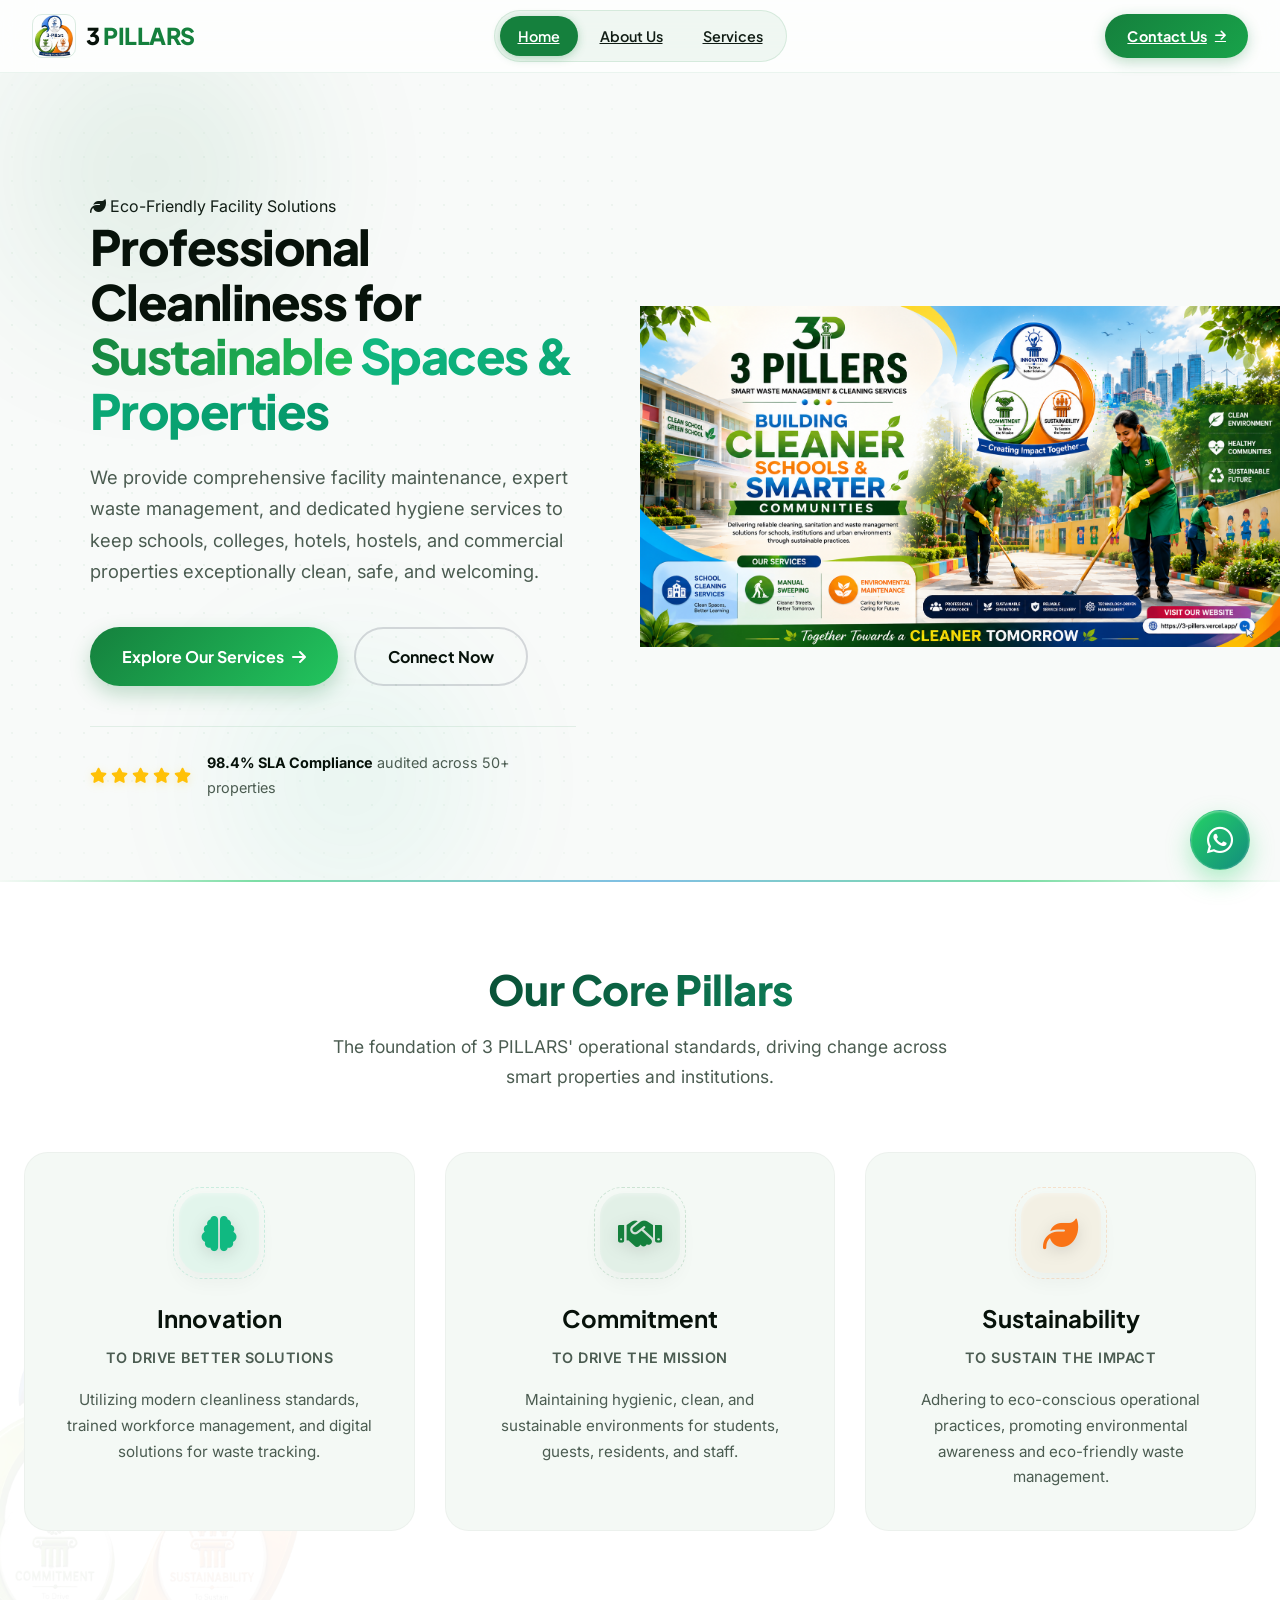
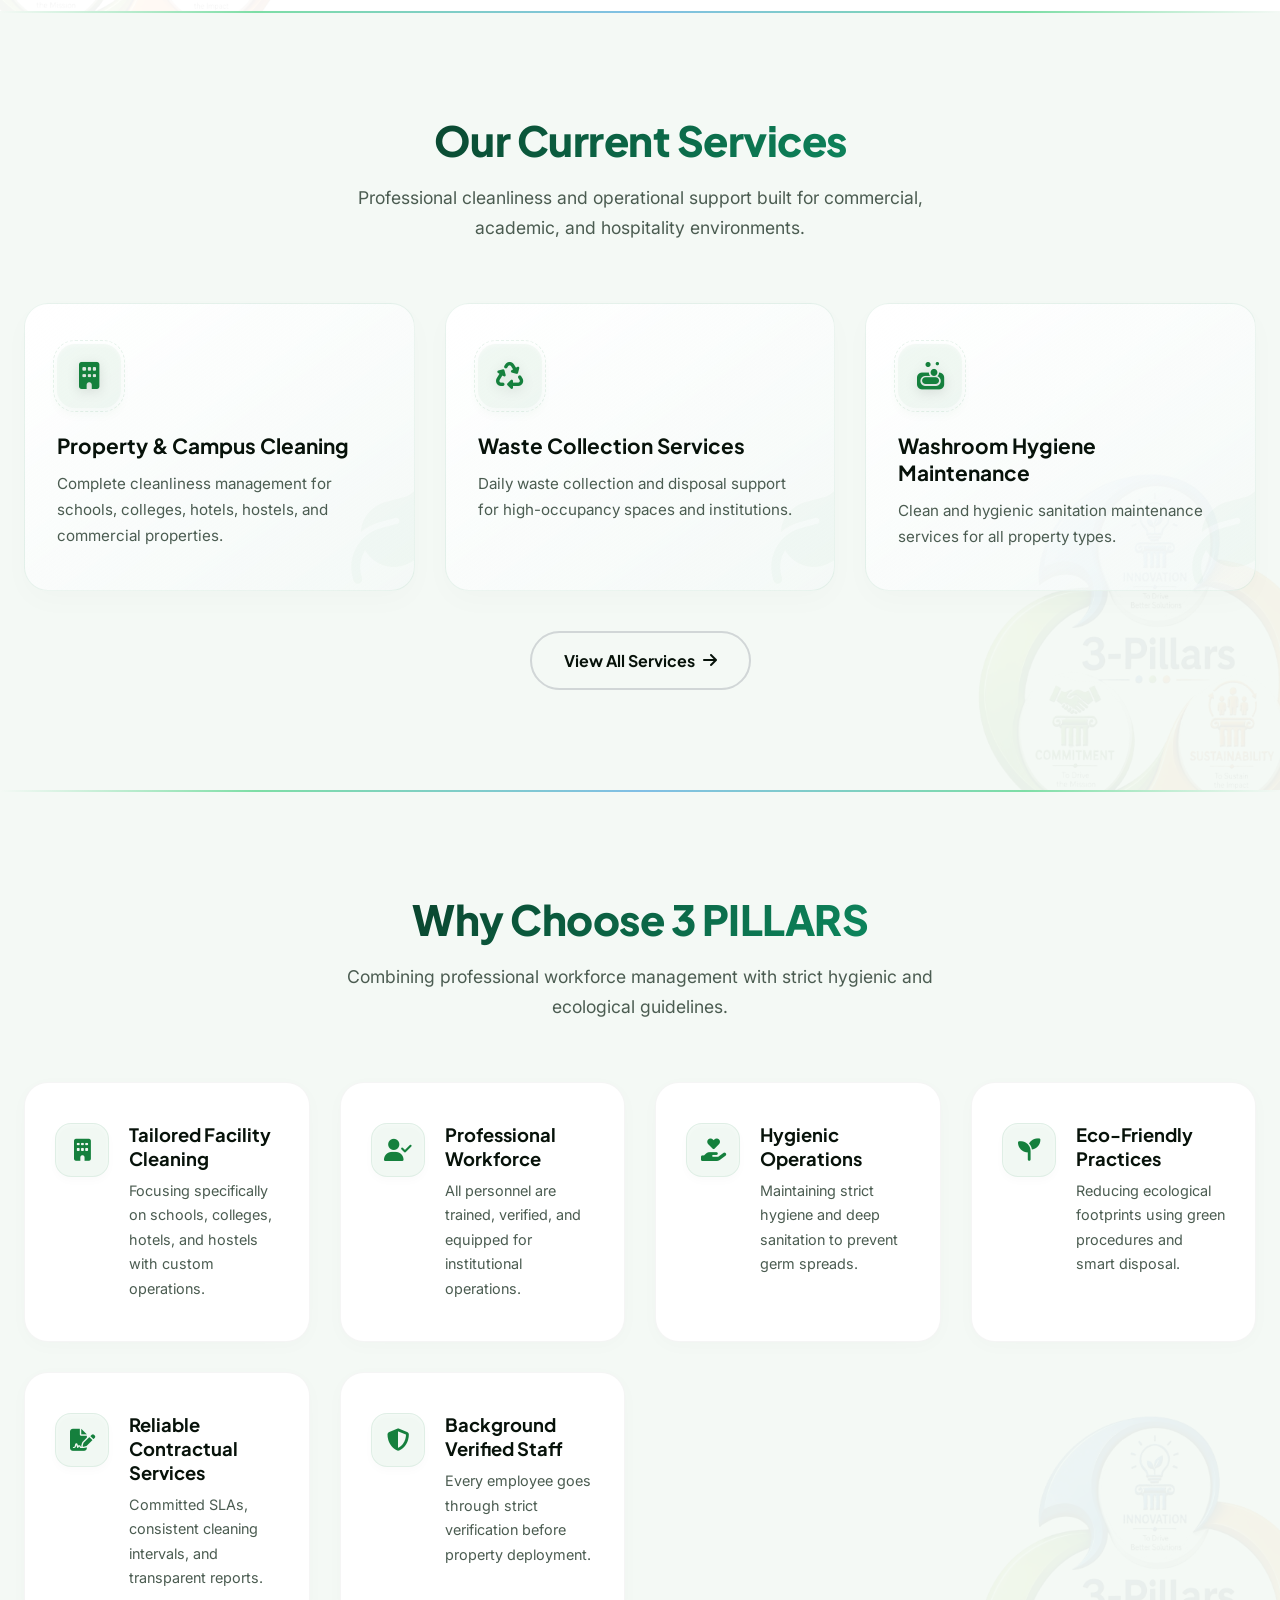
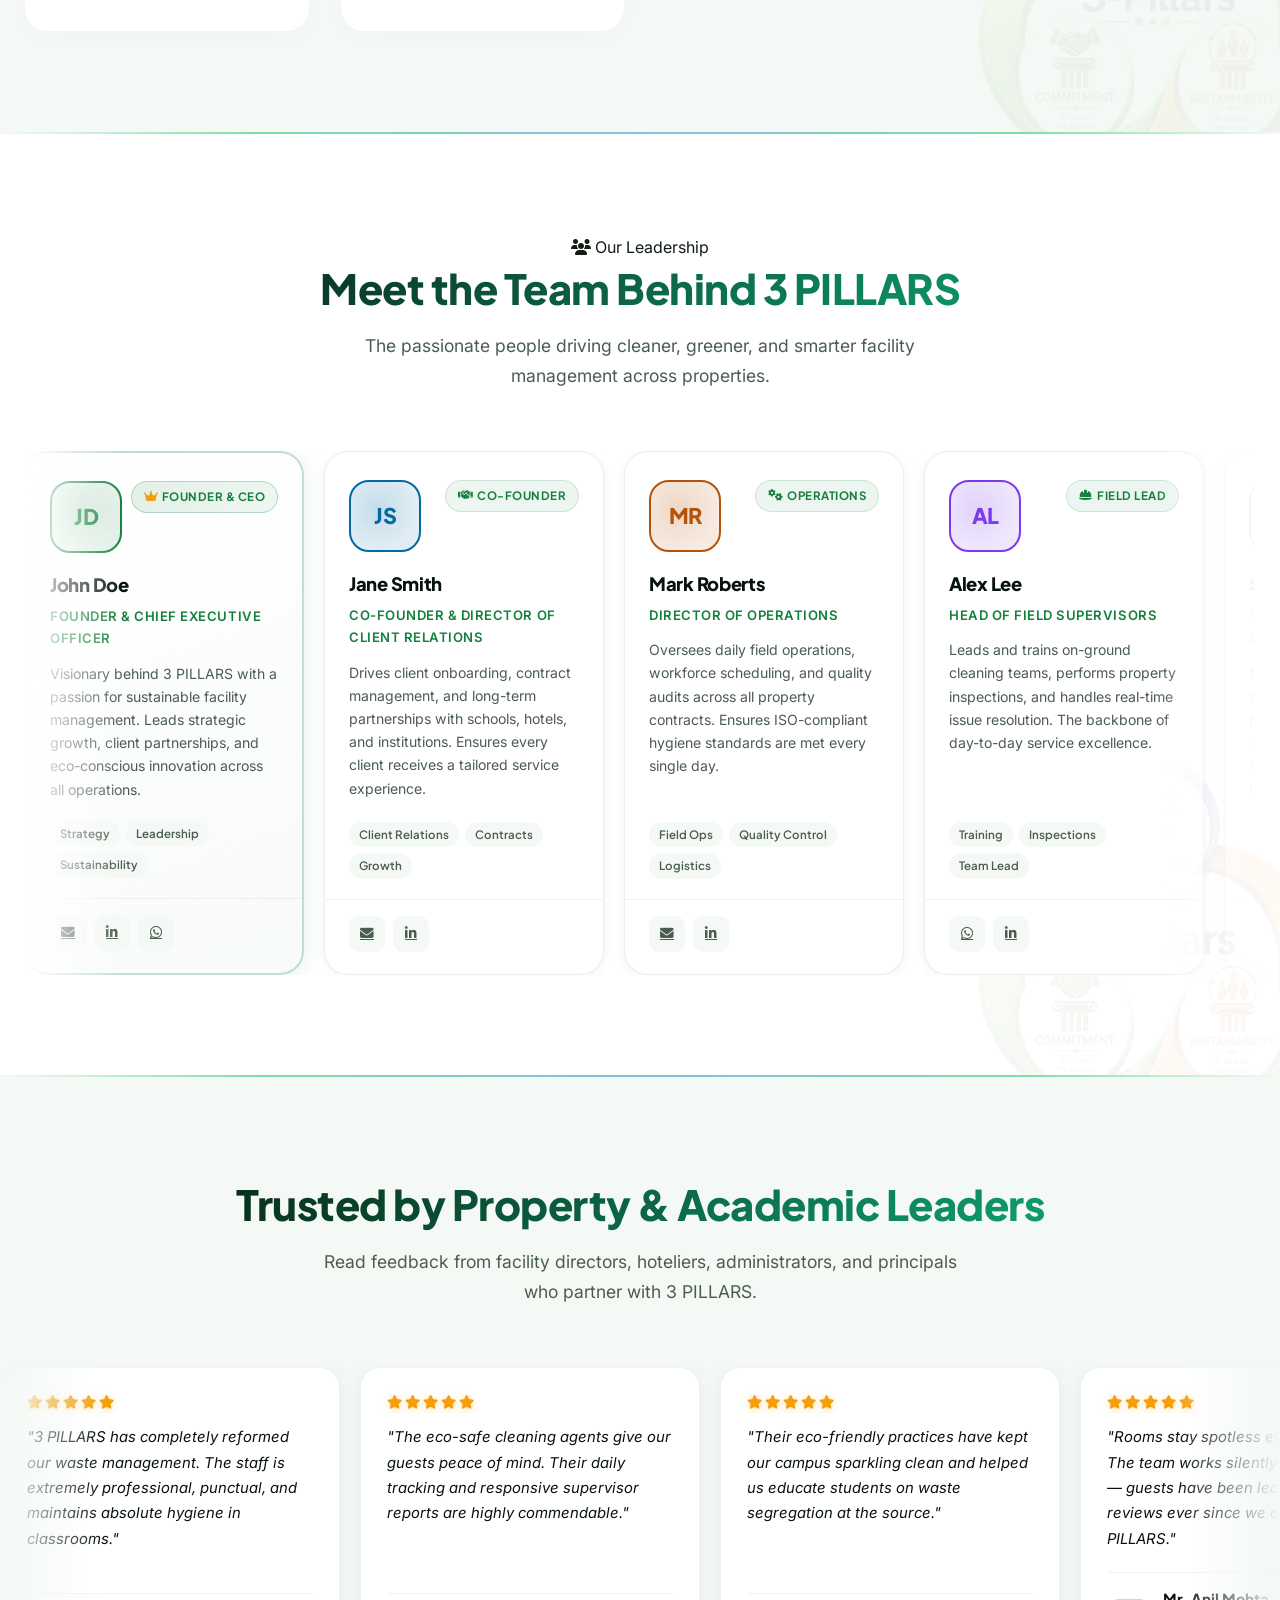
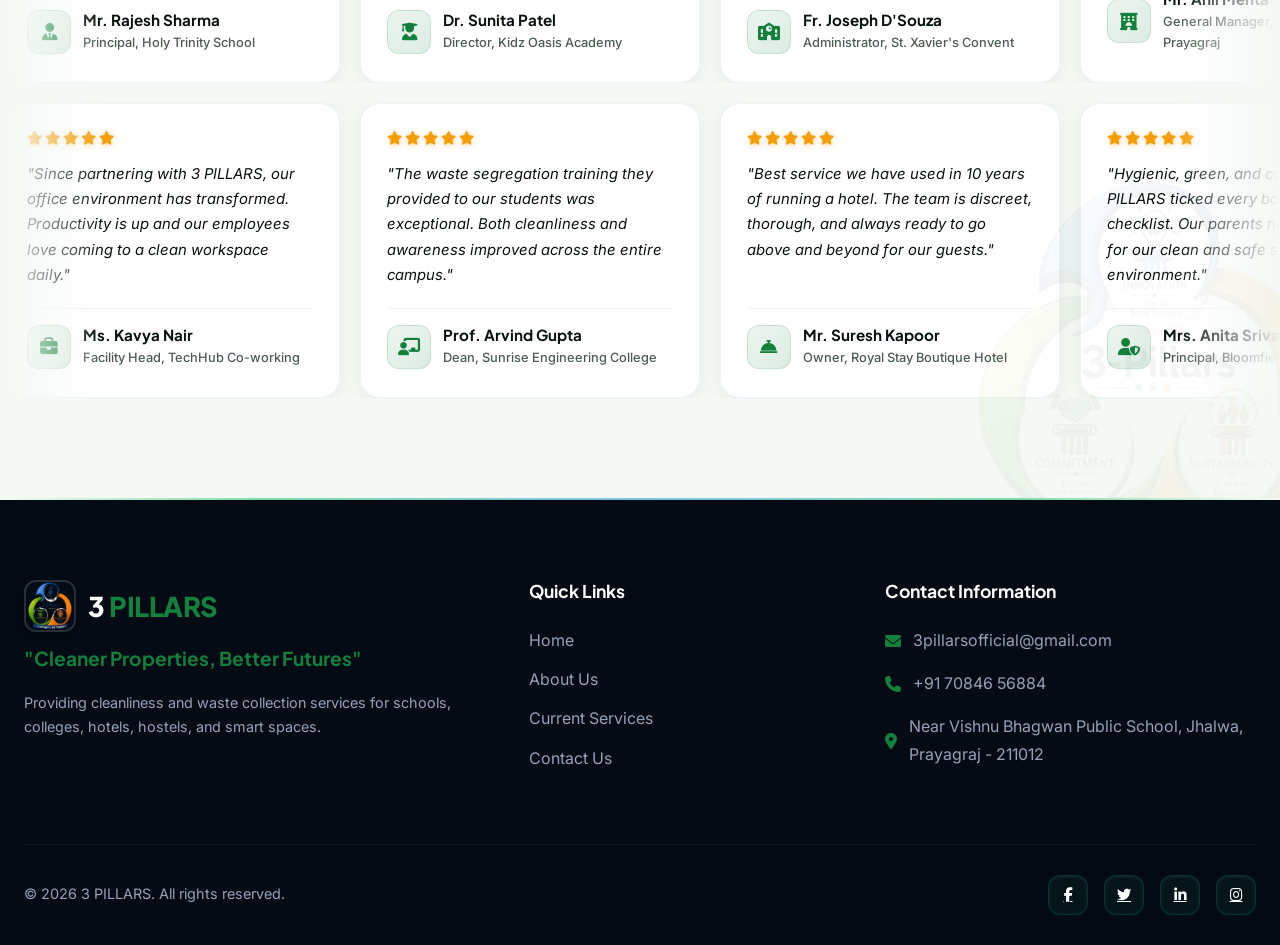
==== commit b21776e8: "Add 'Our Leadership' team section Introduce a new Our Leadership section with a marquee of team card" ====
--- a/index.html
+++ b/index.html
@@ -1,16 +1,22 @@
 <!DOCTYPE html>
 <html lang="en">
+
 <head>
     <meta charset="UTF-8">
     <meta name="viewport" content="width=device-width, initial-scale=1.0">
     <title>3 PILLARS | Professional Cleanliness & Facility Solutions</title>
-    <meta name="description" content="3 PILLARS provides professional cleanliness and waste collection services for schools, colleges, hotels, hostels, and commercial properties.">
-    <meta name="keywords" content="Property Cleaning Services, Hotel Hygiene, School Waste Collection, Commercial Cleaning, Hostel Maintenance, Eco-Friendly Cleaning Company">
+    <meta name="description"
+        content="3 PILLARS provides professional cleanliness and waste collection services for schools, colleges, hotels, hostels, and commercial properties.">
+    <meta name="keywords"
+        content="Property Cleaning Services, Hotel Hygiene, School Waste Collection, Commercial Cleaning, Hostel Maintenance, Eco-Friendly Cleaning Company">
     <link rel="icon" type="image/jpeg" href="assets/logo.jpeg">
-    <link href="https://fonts.googleapis.com/css2?family=Plus+Jakarta+Sans:wght@300;400;500;600;700;800&family=Inter:wght@300;400;500;600&display=swap" rel="stylesheet">
+    <link
+        href="https://fonts.googleapis.com/css2?family=Plus+Jakarta+Sans:wght@300;400;500;600;700;800&family=Inter:wght@300;400;500;600&display=swap"
+        rel="stylesheet">
     <link rel="stylesheet" href="https://cdnjs.cloudflare.com/ajax/libs/font-awesome/6.4.0/css/all.min.css">
     <link rel="stylesheet" href="style.css">
 </head>
+
 <body>
 
     <!-- Header -->
@@ -69,7 +75,9 @@
                     <span class="blue-text">Spaces &amp; Properties</span>
                 </h1>
                 <p class="hero-subtitle">
-                    We provide comprehensive facility maintenance, expert waste management, and dedicated hygiene services to keep schools, colleges, hotels, hostels, and commercial properties exceptionally clean, safe, and welcoming.
+                    We provide comprehensive facility maintenance, expert waste management, and dedicated hygiene
+                    services to keep schools, colleges, hotels, hostels, and commercial properties exceptionally clean,
+                    safe, and welcoming.
                 </p>
                 <div class="hero-cta">
                     <a href="services.html" class="btn btn-primary">
@@ -95,7 +103,8 @@
 
             <!-- Right: Full-bleed image panel -->
             <div class="hero-split-image">
-                <img src="assets/hero-first.png" alt="3 PILLARS professional cleaning staff maintaining a clean and welcoming property">
+                <img src="assets/hero-first.png"
+                    alt="3 PILLARS professional cleaning staff maintaining a clean and welcoming property">
             </div>
         </div>
     </section>
@@ -107,26 +116,30 @@
         <div class="container">
             <div class="section-title">
                 <h2>Our Core Pillars</h2>
-                <p>The foundation of 3 PILLARS' operational standards, driving change across smart properties and institutions.</p>
+                <p>The foundation of 3 PILLARS' operational standards, driving change across smart properties and
+                    institutions.</p>
             </div>
             <div class="pillars-grid">
                 <div class="pillar-card blue">
                     <div class="pillar-icon"><i class="fas fa-brain"></i></div>
                     <h3>Innovation</h3>
                     <div class="pillar-tagline">To Drive Better Solutions</div>
-                    <p>Utilizing modern cleanliness standards, trained workforce management, and digital solutions for waste tracking.</p>
+                    <p>Utilizing modern cleanliness standards, trained workforce management, and digital solutions for
+                        waste tracking.</p>
                 </div>
                 <div class="pillar-card green">
                     <div class="pillar-icon"><i class="fas fa-handshake"></i></div>
                     <h3>Commitment</h3>
                     <div class="pillar-tagline">To Drive the Mission</div>
-                    <p>Maintaining hygienic, clean, and sustainable environments for students, guests, residents, and staff.</p>
+                    <p>Maintaining hygienic, clean, and sustainable environments for students, guests, residents, and
+                        staff.</p>
                 </div>
                 <div class="pillar-card orange">
                     <div class="pillar-icon"><i class="fas fa-leaf"></i></div>
                     <h3>Sustainability</h3>
                     <div class="pillar-tagline">To Sustain the Impact</div>
-                    <p>Adhering to eco-conscious operational practices, promoting environmental awareness and eco-friendly waste management.</p>
+                    <p>Adhering to eco-conscious operational practices, promoting environmental awareness and
+                        eco-friendly waste management.</p>
                 </div>
             </div>
         </div>
@@ -139,13 +152,15 @@
         <div class="container">
             <div class="section-title">
                 <h2>Our Current Services</h2>
-                <p>Professional cleanliness and operational support built for commercial, academic, and hospitality environments.</p>
+                <p>Professional cleanliness and operational support built for commercial, academic, and hospitality
+                    environments.</p>
             </div>
             <div class="services-grid services-home">
                 <div class="service-card">
                     <div class="service-card-icon"><i class="fas fa-building"></i></div>
                     <h3>Property &amp; Campus Cleaning</h3>
-                    <p>Complete cleanliness management for schools, colleges, hotels, hostels, and commercial properties.</p>
+                    <p>Complete cleanliness management for schools, colleges, hotels, hostels, and commercial
+                        properties.</p>
                 </div>
                 <div class="service-card">
                     <div class="service-card-icon"><i class="fas fa-recycle"></i></div>
@@ -222,12 +237,300 @@
 
     <div class="section-divider"></div>
 
+    <!-- Our Leadership -->
+<section class="team-section section">
+    <div class="container">
+        <div class="section-title">
+            <div class="hero-tag"><i class="fas fa-users"></i> Our Leadership</div>
+            <h2>Meet the Team Behind 3 PILLARS</h2>
+            <p>The passionate people driving cleaner, greener, and smarter facility management across properties.</p>
+        </div>
+        <!-- Team Marquee -->
+        <div class="marquee-wrapper team-marquee">
+            <div class="marquee-track">
+
+                <!-- ── Original set ── -->
+
+                <!-- Founder -->
+                <div class="team-card team-card--founder">
+                    <div class="team-card-top">
+                        <div class="team-avatar" style="--av-color: #15803d; --av-bg: rgba(21,128,61,0.12);">
+                            <span>JD</span>
+                        </div>
+                        <div class="team-badge founder-badge">
+                            <i class="fas fa-crown"></i> Founder & CEO
+                        </div>
+                    </div>
+                    <div class="team-card-body">
+                        <h3>John Doe</h3>
+                        <p class="team-role">Founder &amp; Chief Executive Officer</p>
+                        <p class="team-bio">Visionary behind 3 PILLARS with a passion for sustainable facility management. Leads strategic growth, client partnerships, and eco-conscious innovation across all operations.</p>
+                        <div class="team-tags">
+                            <span>Strategy</span>
+                            <span>Leadership</span>
+                            <span>Sustainability</span>
+                        </div>
+                    </div>
+                    <div class="team-card-footer">
+                        <a href="mailto:3pillarsofficial@gmail.com" class="team-social" aria-label="Email"><i class="fas fa-envelope"></i></a>
+                        <a href="#" class="team-social" aria-label="LinkedIn"><i class="fab fa-linkedin-in"></i></a>
+                        <a href="https://wa.me/917084656884" class="team-social" aria-label="WhatsApp"><i class="fab fa-whatsapp"></i></a>
+                    </div>
+                </div>
+
+                <!-- Co-Founder -->
+                <div class="team-card">
+                    <div class="team-card-top">
+                        <div class="team-avatar" style="--av-color: #0369a1; --av-bg: rgba(3,105,161,0.12);">
+                            <span>JS</span>
+                        </div>
+                        <div class="team-badge">
+                            <i class="fas fa-handshake"></i> Co-Founder
+                        </div>
+                    </div>
+                    <div class="team-card-body">
+                        <h3>Jane Smith</h3>
+                        <p class="team-role">Co-Founder &amp; Director of Client Relations</p>
+                        <p class="team-bio">Drives client onboarding, contract management, and long-term partnerships with schools, hotels, and institutions. Ensures every client receives a tailored service experience.</p>
+                        <div class="team-tags">
+                            <span>Client Relations</span>
+                            <span>Contracts</span>
+                            <span>Growth</span>
+                        </div>
+                    </div>
+                    <div class="team-card-footer">
+                        <a href="mailto:3pillarsofficial@gmail.com" class="team-social" aria-label="Email"><i class="fas fa-envelope"></i></a>
+                        <a href="#" class="team-social" aria-label="LinkedIn"><i class="fab fa-linkedin-in"></i></a>
+                    </div>
+                </div>
+
+                <!-- Operations Director -->
+                <div class="team-card">
+                    <div class="team-card-top">
+                        <div class="team-avatar" style="--av-color: #b45309; --av-bg: rgba(180,83,9,0.12);">
+                            <span>MR</span>
+                        </div>
+                        <div class="team-badge">
+                            <i class="fas fa-gears"></i> Operations
+                        </div>
+                    </div>
+                    <div class="team-card-body">
+                        <h3>Mark Roberts</h3>
+                        <p class="team-role">Director of Operations</p>
+                        <p class="team-bio">Oversees daily field operations, workforce scheduling, and quality audits across all property contracts. Ensures ISO-compliant hygiene standards are met every single day.</p>
+                        <div class="team-tags">
+                            <span>Field Ops</span>
+                            <span>Quality Control</span>
+                            <span>Logistics</span>
+                        </div>
+                    </div>
+                    <div class="team-card-footer">
+                        <a href="mailto:3pillarsofficial@gmail.com" class="team-social" aria-label="Email"><i class="fas fa-envelope"></i></a>
+                        <a href="#" class="team-social" aria-label="LinkedIn"><i class="fab fa-linkedin-in"></i></a>
+                    </div>
+                </div>
+
+                <!-- Field Supervisor Lead -->
+                <div class="team-card">
+                    <div class="team-card-top">
+                        <div class="team-avatar" style="--av-color: #7c3aed; --av-bg: rgba(124,58,237,0.12);">
+                            <span>AL</span>
+                        </div>
+                        <div class="team-badge">
+                            <i class="fas fa-hard-hat"></i> Field Lead
+                        </div>
+                    </div>
+                    <div class="team-card-body">
+                        <h3>Alex Lee</h3>
+                        <p class="team-role">Head of Field Supervisors</p>
+                        <p class="team-bio">Leads and trains on-ground cleaning teams, performs property inspections, and handles real-time issue resolution. The backbone of day-to-day service excellence.</p>
+                        <div class="team-tags">
+                            <span>Training</span>
+                            <span>Inspections</span>
+                            <span>Team Lead</span>
+                        </div>
+                    </div>
+                    <div class="team-card-footer">
+                        <a href="https://wa.me/917084656884" class="team-social" aria-label="WhatsApp"><i class="fab fa-whatsapp"></i></a>
+                        <a href="#" class="team-social" aria-label="LinkedIn"><i class="fab fa-linkedin-in"></i></a>
+                    </div>
+                </div>
+
+                <!-- Technical Head -->
+                <div class="team-card">
+                    <div class="team-card-top">
+                        <div class="team-avatar" style="--av-color: #0d9488; --av-bg: rgba(13,148,136,0.12);">
+                            <span>ST</span>
+                        </div>
+                        <div class="team-badge">
+                            <i class="fas fa-microchip"></i> Tech Head
+                        </div>
+                    </div>
+                    <div class="team-card-body">
+                        <h3>Sam Taylor</h3>
+                        <p class="team-role">Technical Head &amp; Digital Systems Lead</p>
+                        <p class="team-bio">Manages all digital tools, reporting systems, and tech infrastructure powering 3 PILLARS' smart operations. Drives data-driven decisions and real-time property monitoring solutions.</p>
+                        <div class="team-tags">
+                            <span>Systems</span>
+                            <span>Automation</span>
+                            <span>Analytics</span>
+                        </div>
+                    </div>
+                    <div class="team-card-footer">
+                        <a href="mailto:3pillarsofficial@gmail.com" class="team-social" aria-label="Email"><i class="fas fa-envelope"></i></a>
+                        <a href="#" class="team-social" aria-label="LinkedIn"><i class="fab fa-linkedin-in"></i></a>
+                        <a href="#" class="team-social" aria-label="GitHub"><i class="fab fa-github"></i></a>
+                    </div>
+                </div>
+
+                <!-- ── Duplicate set for seamless loop ── -->
+
+                <!-- Founder (dup) -->
+                <div class="team-card team-card--founder">
+                    <div class="team-card-top">
+                        <div class="team-avatar" style="--av-color: #15803d; --av-bg: rgba(21,128,61,0.12);">
+                            <span>JD</span>
+                        </div>
+                        <div class="team-badge founder-badge">
+                            <i class="fas fa-crown"></i> Founder & CEO
+                        </div>
+                    </div>
+                    <div class="team-card-body">
+                        <h3>John Doe</h3>
+                        <p class="team-role">Founder &amp; Chief Executive Officer</p>
+                        <p class="team-bio">Visionary behind 3 PILLARS with a passion for sustainable facility management. Leads strategic growth, client partnerships, and eco-conscious innovation across all operations.</p>
+                        <div class="team-tags">
+                            <span>Strategy</span>
+                            <span>Leadership</span>
+                            <span>Sustainability</span>
+                        </div>
+                    </div>
+                    <div class="team-card-footer">
+                        <a href="mailto:3pillarsofficial@gmail.com" class="team-social" aria-label="Email"><i class="fas fa-envelope"></i></a>
+                        <a href="#" class="team-social" aria-label="LinkedIn"><i class="fab fa-linkedin-in"></i></a>
+                        <a href="https://wa.me/917084656884" class="team-social" aria-label="WhatsApp"><i class="fab fa-whatsapp"></i></a>
+                    </div>
+                </div>
+
+                <!-- Co-Founder (dup) -->
+                <div class="team-card">
+                    <div class="team-card-top">
+                        <div class="team-avatar" style="--av-color: #0369a1; --av-bg: rgba(3,105,161,0.12);">
+                            <span>JS</span>
+                        </div>
+                        <div class="team-badge">
+                            <i class="fas fa-handshake"></i> Co-Founder
+                        </div>
+                    </div>
+                    <div class="team-card-body">
+                        <h3>Jane Smith</h3>
+                        <p class="team-role">Co-Founder &amp; Director of Client Relations</p>
+                        <p class="team-bio">Drives client onboarding, contract management, and long-term partnerships with schools, hotels, and institutions. Ensures every client receives a tailored service experience.</p>
+                        <div class="team-tags">
+                            <span>Client Relations</span>
+                            <span>Contracts</span>
+                            <span>Growth</span>
+                        </div>
+                    </div>
+                    <div class="team-card-footer">
+                        <a href="mailto:3pillarsofficial@gmail.com" class="team-social" aria-label="Email"><i class="fas fa-envelope"></i></a>
+                        <a href="#" class="team-social" aria-label="LinkedIn"><i class="fab fa-linkedin-in"></i></a>
+                    </div>
+                </div>
+
+                <!-- Operations Director (dup) -->
+                <div class="team-card">
+                    <div class="team-card-top">
+                        <div class="team-avatar" style="--av-color: #b45309; --av-bg: rgba(180,83,9,0.12);">
+                            <span>MR</span>
+                        </div>
+                        <div class="team-badge">
+                            <i class="fas fa-gears"></i> Operations
+                        </div>
+                    </div>
+                    <div class="team-card-body">
+                        <h3>Mark Roberts</h3>
+                        <p class="team-role">Director of Operations</p>
+                        <p class="team-bio">Oversees daily field operations, workforce scheduling, and quality audits across all property contracts. Ensures ISO-compliant hygiene standards are met every single day.</p>
+                        <div class="team-tags">
+                            <span>Field Ops</span>
+                            <span>Quality Control</span>
+                            <span>Logistics</span>
+                        </div>
+                    </div>
+                    <div class="team-card-footer">
+                        <a href="mailto:3pillarsofficial@gmail.com" class="team-social" aria-label="Email"><i class="fas fa-envelope"></i></a>
+                        <a href="#" class="team-social" aria-label="LinkedIn"><i class="fab fa-linkedin-in"></i></a>
+                    </div>
+                </div>
+
+                <!-- Field Supervisor Lead (dup) -->
+                <div class="team-card">
+                    <div class="team-card-top">
+                        <div class="team-avatar" style="--av-color: #7c3aed; --av-bg: rgba(124,58,237,0.12);">
+                            <span>AL</span>
+                        </div>
+                        <div class="team-badge">
+                            <i class="fas fa-hard-hat"></i> Field Lead
+                        </div>
+                    </div>
+                    <div class="team-card-body">
+                        <h3>Alex Lee</h3>
+                        <p class="team-role">Head of Field Supervisors</p>
+                        <p class="team-bio">Leads and trains on-ground cleaning teams, performs property inspections, and handles real-time issue resolution. The backbone of day-to-day service excellence.</p>
+                        <div class="team-tags">
+                            <span>Training</span>
+                            <span>Inspections</span>
+                            <span>Team Lead</span>
+                        </div>
+                    </div>
+                    <div class="team-card-footer">
+                        <a href="https://wa.me/917084656884" class="team-social" aria-label="WhatsApp"><i class="fab fa-whatsapp"></i></a>
+                        <a href="#" class="team-social" aria-label="LinkedIn"><i class="fab fa-linkedin-in"></i></a>
+                    </div>
+                </div>
+
+                <!-- Technical Head (dup) -->
+                <div class="team-card">
+                    <div class="team-card-top">
+                        <div class="team-avatar" style="--av-color: #0d9488; --av-bg: rgba(13,148,136,0.12);">
+                            <span>ST</span>
+                        </div>
+                        <div class="team-badge">
+                            <i class="fas fa-microchip"></i> Tech Head
+                        </div>
+                    </div>
+                    <div class="team-card-body">
+                        <h3>Sam Taylor</h3>
+                        <p class="team-role">Technical Head &amp; Digital Systems Lead</p>
+                        <p class="team-bio">Manages all digital tools, reporting systems, and tech infrastructure powering 3 PILLARS' smart operations. Drives data-driven decisions and real-time property monitoring solutions.</p>
+                        <div class="team-tags">
+                            <span>Systems</span>
+                            <span>Automation</span>
+                            <span>Analytics</span>
+                        </div>
+                    </div>
+                    <div class="team-card-footer">
+                        <a href="mailto:3pillarsofficial@gmail.com" class="team-social" aria-label="Email"><i class="fas fa-envelope"></i></a>
+                        <a href="#" class="team-social" aria-label="LinkedIn"><i class="fab fa-linkedin-in"></i></a>
+                        <a href="#" class="team-social" aria-label="GitHub"><i class="fab fa-github"></i></a>
+                    </div>
+                </div>
+
+            </div><!-- /.marquee-track -->
+        </div><!-- /.marquee-wrapper -->
+    </div>
+</section>
+
+    <div class="section-divider"></div>
+
     <!-- Testimonials -->
     <section class="testimonials-section section">
         <div class="container">
             <div class="section-title">
                 <h2>Trusted by Property &amp; Academic Leaders</h2>
-                <p>Read feedback from facility directors, hoteliers, administrators, and principals who partner with 3 PILLARS.</p>
+                <p>Read feedback from facility directors, hoteliers, administrators, and principals who partner with 3
+                    PILLARS.</p>
             </div>
         </div>
 
@@ -236,84 +539,134 @@
             <div class="marquee-track">
                 <!-- Original set -->
                 <div class="testimonial-card">
-                    <div class="stars"><i class="fas fa-star"></i><i class="fas fa-star"></i><i class="fas fa-star"></i><i class="fas fa-star"></i><i class="fas fa-star"></i></div>
-                    <p class="testimonial-text">"3 PILLARS has completely reformed our waste management. The staff is extremely professional, punctual, and maintains absolute hygiene in classrooms."</p>
+                    <div class="stars"><i class="fas fa-star"></i><i class="fas fa-star"></i><i
+                            class="fas fa-star"></i><i class="fas fa-star"></i><i class="fas fa-star"></i></div>
+                    <p class="testimonial-text">"3 PILLARS has completely reformed our waste management. The staff is
+                        extremely professional, punctual, and maintains absolute hygiene in classrooms."</p>
                     <div class="testimonial-user">
                         <div class="user-avatar"><i class="fas fa-user-tie"></i></div>
-                        <div class="user-info"><h4>Mr. Rajesh Sharma</h4><p>Principal, Holy Trinity School</p></div>
-                    </div>
-                </div>
-                <div class="testimonial-card">
-                    <div class="stars"><i class="fas fa-star"></i><i class="fas fa-star"></i><i class="fas fa-star"></i><i class="fas fa-star"></i><i class="fas fa-star"></i></div>
-                    <p class="testimonial-text">"The eco-safe cleaning agents give our guests peace of mind. Their daily tracking and responsive supervisor reports are highly commendable."</p>
+                        <div class="user-info">
+                            <h4>Mr. Rajesh Sharma</h4>
+                            <p>Principal, Holy Trinity School</p>
+                        </div>
+                    </div>
+                </div>
+                <div class="testimonial-card">
+                    <div class="stars"><i class="fas fa-star"></i><i class="fas fa-star"></i><i
+                            class="fas fa-star"></i><i class="fas fa-star"></i><i class="fas fa-star"></i></div>
+                    <p class="testimonial-text">"The eco-safe cleaning agents give our guests peace of mind. Their daily
+                        tracking and responsive supervisor reports are highly commendable."</p>
                     <div class="testimonial-user">
                         <div class="user-avatar"><i class="fas fa-user-graduate"></i></div>
-                        <div class="user-info"><h4>Dr. Sunita Patel</h4><p>Director, Kidz Oasis Academy</p></div>
-                    </div>
-                </div>
-                <div class="testimonial-card">
-                    <div class="stars"><i class="fas fa-star"></i><i class="fas fa-star"></i><i class="fas fa-star"></i><i class="fas fa-star"></i><i class="fas fa-star"></i></div>
-                    <p class="testimonial-text">"Their eco-friendly practices have kept our campus sparkling clean and helped us educate students on waste segregation at the source."</p>
+                        <div class="user-info">
+                            <h4>Dr. Sunita Patel</h4>
+                            <p>Director, Kidz Oasis Academy</p>
+                        </div>
+                    </div>
+                </div>
+                <div class="testimonial-card">
+                    <div class="stars"><i class="fas fa-star"></i><i class="fas fa-star"></i><i
+                            class="fas fa-star"></i><i class="fas fa-star"></i><i class="fas fa-star"></i></div>
+                    <p class="testimonial-text">"Their eco-friendly practices have kept our campus sparkling clean and
+                        helped us educate students on waste segregation at the source."</p>
                     <div class="testimonial-user">
                         <div class="user-avatar"><i class="fas fa-school"></i></div>
-                        <div class="user-info"><h4>Fr. Joseph D'Souza</h4><p>Administrator, St. Xavier's Convent</p></div>
-                    </div>
-                </div>
-                <div class="testimonial-card">
-                    <div class="stars"><i class="fas fa-star"></i><i class="fas fa-star"></i><i class="fas fa-star"></i><i class="fas fa-star"></i><i class="fas fa-star"></i></div>
-                    <p class="testimonial-text">"Rooms stay spotless every single day. The team works silently and efficiently — guests have been leaving glowing reviews ever since we onboarded 3 PILLARS."</p>
+                        <div class="user-info">
+                            <h4>Fr. Joseph D'Souza</h4>
+                            <p>Administrator, St. Xavier's Convent</p>
+                        </div>
+                    </div>
+                </div>
+                <div class="testimonial-card">
+                    <div class="stars"><i class="fas fa-star"></i><i class="fas fa-star"></i><i
+                            class="fas fa-star"></i><i class="fas fa-star"></i><i class="fas fa-star"></i></div>
+                    <p class="testimonial-text">"Rooms stay spotless every single day. The team works silently and
+                        efficiently — guests have been leaving glowing reviews ever since we onboarded 3 PILLARS."</p>
                     <div class="testimonial-user">
                         <div class="user-avatar"><i class="fas fa-hotel"></i></div>
-                        <div class="user-info"><h4>Mr. Anil Mehta</h4><p>General Manager, Horizon Inn Prayagraj</p></div>
-                    </div>
-                </div>
-                <div class="testimonial-card">
-                    <div class="stars"><i class="fas fa-star"></i><i class="fas fa-star"></i><i class="fas fa-star"></i><i class="fas fa-star"></i><i class="fas fa-star"></i></div>
-                    <p class="testimonial-text">"From corridor mopping to deep-cleaning washrooms, every task is done with zero compromise. A truly reliable facility partner for our hostel."</p>
+                        <div class="user-info">
+                            <h4>Mr. Anil Mehta</h4>
+                            <p>General Manager, Horizon Inn Prayagraj</p>
+                        </div>
+                    </div>
+                </div>
+                <div class="testimonial-card">
+                    <div class="stars"><i class="fas fa-star"></i><i class="fas fa-star"></i><i
+                            class="fas fa-star"></i><i class="fas fa-star"></i><i class="fas fa-star"></i></div>
+                    <p class="testimonial-text">"From corridor mopping to deep-cleaning washrooms, every task is done
+                        with zero compromise. A truly reliable facility partner for our hostel."</p>
                     <div class="testimonial-user">
                         <div class="user-avatar"><i class="fas fa-building"></i></div>
-                        <div class="user-info"><h4>Mrs. Priya Verma</h4><p>Warden, GreenLeaf Girls Hostel</p></div>
+                        <div class="user-info">
+                            <h4>Mrs. Priya Verma</h4>
+                            <p>Warden, GreenLeaf Girls Hostel</p>
+                        </div>
                     </div>
                 </div>
                 <!-- Duplicate set for seamless loop -->
                 <div class="testimonial-card">
-                    <div class="stars"><i class="fas fa-star"></i><i class="fas fa-star"></i><i class="fas fa-star"></i><i class="fas fa-star"></i><i class="fas fa-star"></i></div>
-                    <p class="testimonial-text">"3 PILLARS has completely reformed our waste management. The staff is extremely professional, punctual, and maintains absolute hygiene in classrooms."</p>
+                    <div class="stars"><i class="fas fa-star"></i><i class="fas fa-star"></i><i
+                            class="fas fa-star"></i><i class="fas fa-star"></i><i class="fas fa-star"></i></div>
+                    <p class="testimonial-text">"3 PILLARS has completely reformed our waste management. The staff is
+                        extremely professional, punctual, and maintains absolute hygiene in classrooms."</p>
                     <div class="testimonial-user">
                         <div class="user-avatar"><i class="fas fa-user-tie"></i></div>
-                        <div class="user-info"><h4>Mr. Rajesh Sharma</h4><p>Principal, Holy Trinity School</p></div>
-                    </div>
-                </div>
-                <div class="testimonial-card">
-                    <div class="stars"><i class="fas fa-star"></i><i class="fas fa-star"></i><i class="fas fa-star"></i><i class="fas fa-star"></i><i class="fas fa-star"></i></div>
-                    <p class="testimonial-text">"The eco-safe cleaning agents give our guests peace of mind. Their daily tracking and responsive supervisor reports are highly commendable."</p>
+                        <div class="user-info">
+                            <h4>Mr. Rajesh Sharma</h4>
+                            <p>Principal, Holy Trinity School</p>
+                        </div>
+                    </div>
+                </div>
+                <div class="testimonial-card">
+                    <div class="stars"><i class="fas fa-star"></i><i class="fas fa-star"></i><i
+                            class="fas fa-star"></i><i class="fas fa-star"></i><i class="fas fa-star"></i></div>
+                    <p class="testimonial-text">"The eco-safe cleaning agents give our guests peace of mind. Their daily
+                        tracking and responsive supervisor reports are highly commendable."</p>
                     <div class="testimonial-user">
                         <div class="user-avatar"><i class="fas fa-user-graduate"></i></div>
-                        <div class="user-info"><h4>Dr. Sunita Patel</h4><p>Director, Kidz Oasis Academy</p></div>
-                    </div>
-                </div>
-                <div class="testimonial-card">
-                    <div class="stars"><i class="fas fa-star"></i><i class="fas fa-star"></i><i class="fas fa-star"></i><i class="fas fa-star"></i><i class="fas fa-star"></i></div>
-                    <p class="testimonial-text">"Their eco-friendly practices have kept our campus sparkling clean and helped us educate students on waste segregation at the source."</p>
+                        <div class="user-info">
+                            <h4>Dr. Sunita Patel</h4>
+                            <p>Director, Kidz Oasis Academy</p>
+                        </div>
+                    </div>
+                </div>
+                <div class="testimonial-card">
+                    <div class="stars"><i class="fas fa-star"></i><i class="fas fa-star"></i><i
+                            class="fas fa-star"></i><i class="fas fa-star"></i><i class="fas fa-star"></i></div>
+                    <p class="testimonial-text">"Their eco-friendly practices have kept our campus sparkling clean and
+                        helped us educate students on waste segregation at the source."</p>
                     <div class="testimonial-user">
                         <div class="user-avatar"><i class="fas fa-school"></i></div>
-                        <div class="user-info"><h4>Fr. Joseph D'Souza</h4><p>Administrator, St. Xavier's Convent</p></div>
-                    </div>
-                </div>
-                <div class="testimonial-card">
-                    <div class="stars"><i class="fas fa-star"></i><i class="fas fa-star"></i><i class="fas fa-star"></i><i class="fas fa-star"></i><i class="fas fa-star"></i></div>
-                    <p class="testimonial-text">"Rooms stay spotless every single day. The team works silently and efficiently — guests have been leaving glowing reviews ever since we onboarded 3 PILLARS."</p>
+                        <div class="user-info">
+                            <h4>Fr. Joseph D'Souza</h4>
+                            <p>Administrator, St. Xavier's Convent</p>
+                        </div>
+                    </div>
+                </div>
+                <div class="testimonial-card">
+                    <div class="stars"><i class="fas fa-star"></i><i class="fas fa-star"></i><i
+                            class="fas fa-star"></i><i class="fas fa-star"></i><i class="fas fa-star"></i></div>
+                    <p class="testimonial-text">"Rooms stay spotless every single day. The team works silently and
+                        efficiently — guests have been leaving glowing reviews ever since we onboarded 3 PILLARS."</p>
                     <div class="testimonial-user">
                         <div class="user-avatar"><i class="fas fa-hotel"></i></div>
-                        <div class="user-info"><h4>Mr. Anil Mehta</h4><p>General Manager, Horizon Inn Prayagraj</p></div>
-                    </div>
-                </div>
-                <div class="testimonial-card">
-                    <div class="stars"><i class="fas fa-star"></i><i class="fas fa-star"></i><i class="fas fa-star"></i><i class="fas fa-star"></i><i class="fas fa-star"></i></div>
-                    <p class="testimonial-text">"From corridor mopping to deep-cleaning washrooms, every task is done with zero compromise. A truly reliable facility partner for our hostel."</p>
+                        <div class="user-info">
+                            <h4>Mr. Anil Mehta</h4>
+                            <p>General Manager, Horizon Inn Prayagraj</p>
+                        </div>
+                    </div>
+                </div>
+                <div class="testimonial-card">
+                    <div class="stars"><i class="fas fa-star"></i><i class="fas fa-star"></i><i
+                            class="fas fa-star"></i><i class="fas fa-star"></i><i class="fas fa-star"></i></div>
+                    <p class="testimonial-text">"From corridor mopping to deep-cleaning washrooms, every task is done
+                        with zero compromise. A truly reliable facility partner for our hostel."</p>
                     <div class="testimonial-user">
                         <div class="user-avatar"><i class="fas fa-building"></i></div>
-                        <div class="user-info"><h4>Mrs. Priya Verma</h4><p>Warden, GreenLeaf Girls Hostel</p></div>
+                        <div class="user-info">
+                            <h4>Mrs. Priya Verma</h4>
+                            <p>Warden, GreenLeaf Girls Hostel</p>
+                        </div>
                     </div>
                 </div>
             </div>
@@ -323,84 +676,134 @@
         <div class="marquee-wrapper marquee-reverse" style="margin-top: 20px;">
             <div class="marquee-track">
                 <div class="testimonial-card">
-                    <div class="stars"><i class="fas fa-star"></i><i class="fas fa-star"></i><i class="fas fa-star"></i><i class="fas fa-star"></i><i class="fas fa-star"></i></div>
-                    <p class="testimonial-text">"Since partnering with 3 PILLARS, our office environment has transformed. Productivity is up and our employees love coming to a clean workspace daily."</p>
+                    <div class="stars"><i class="fas fa-star"></i><i class="fas fa-star"></i><i
+                            class="fas fa-star"></i><i class="fas fa-star"></i><i class="fas fa-star"></i></div>
+                    <p class="testimonial-text">"Since partnering with 3 PILLARS, our office environment has
+                        transformed. Productivity is up and our employees love coming to a clean workspace daily."</p>
                     <div class="testimonial-user">
                         <div class="user-avatar"><i class="fas fa-briefcase"></i></div>
-                        <div class="user-info"><h4>Ms. Kavya Nair</h4><p>Facility Head, TechHub Co-working</p></div>
-                    </div>
-                </div>
-                <div class="testimonial-card">
-                    <div class="stars"><i class="fas fa-star"></i><i class="fas fa-star"></i><i class="fas fa-star"></i><i class="fas fa-star"></i><i class="fas fa-star"></i></div>
-                    <p class="testimonial-text">"The waste segregation training they provided to our students was exceptional. Both cleanliness and awareness improved across the entire campus."</p>
+                        <div class="user-info">
+                            <h4>Ms. Kavya Nair</h4>
+                            <p>Facility Head, TechHub Co-working</p>
+                        </div>
+                    </div>
+                </div>
+                <div class="testimonial-card">
+                    <div class="stars"><i class="fas fa-star"></i><i class="fas fa-star"></i><i
+                            class="fas fa-star"></i><i class="fas fa-star"></i><i class="fas fa-star"></i></div>
+                    <p class="testimonial-text">"The waste segregation training they provided to our students was
+                        exceptional. Both cleanliness and awareness improved across the entire campus."</p>
                     <div class="testimonial-user">
                         <div class="user-avatar"><i class="fas fa-chalkboard-teacher"></i></div>
-                        <div class="user-info"><h4>Prof. Arvind Gupta</h4><p>Dean, Sunrise Engineering College</p></div>
-                    </div>
-                </div>
-                <div class="testimonial-card">
-                    <div class="stars"><i class="fas fa-star"></i><i class="fas fa-star"></i><i class="fas fa-star"></i><i class="fas fa-star"></i><i class="fas fa-star"></i></div>
-                    <p class="testimonial-text">"Best service we have used in 10 years of running a hotel. The team is discreet, thorough, and always ready to go above and beyond for our guests."</p>
+                        <div class="user-info">
+                            <h4>Prof. Arvind Gupta</h4>
+                            <p>Dean, Sunrise Engineering College</p>
+                        </div>
+                    </div>
+                </div>
+                <div class="testimonial-card">
+                    <div class="stars"><i class="fas fa-star"></i><i class="fas fa-star"></i><i
+                            class="fas fa-star"></i><i class="fas fa-star"></i><i class="fas fa-star"></i></div>
+                    <p class="testimonial-text">"Best service we have used in 10 years of running a hotel. The team is
+                        discreet, thorough, and always ready to go above and beyond for our guests."</p>
                     <div class="testimonial-user">
                         <div class="user-avatar"><i class="fas fa-concierge-bell"></i></div>
-                        <div class="user-info"><h4>Mr. Suresh Kapoor</h4><p>Owner, Royal Stay Boutique Hotel</p></div>
-                    </div>
-                </div>
-                <div class="testimonial-card">
-                    <div class="stars"><i class="fas fa-star"></i><i class="fas fa-star"></i><i class="fas fa-star"></i><i class="fas fa-star"></i><i class="fas fa-star"></i></div>
-                    <p class="testimonial-text">"Hygienic, green, and cost-effective. 3 PILLARS ticked every box on our checklist. Our parents now commend us for our clean and safe school environment."</p>
+                        <div class="user-info">
+                            <h4>Mr. Suresh Kapoor</h4>
+                            <p>Owner, Royal Stay Boutique Hotel</p>
+                        </div>
+                    </div>
+                </div>
+                <div class="testimonial-card">
+                    <div class="stars"><i class="fas fa-star"></i><i class="fas fa-star"></i><i
+                            class="fas fa-star"></i><i class="fas fa-star"></i><i class="fas fa-star"></i></div>
+                    <p class="testimonial-text">"Hygienic, green, and cost-effective. 3 PILLARS ticked every box on our
+                        checklist. Our parents now commend us for our clean and safe school environment."</p>
                     <div class="testimonial-user">
                         <div class="user-avatar"><i class="fas fa-user-shield"></i></div>
-                        <div class="user-info"><h4>Mrs. Anita Srivastava</h4><p>Principal, Bloomfield Public School</p></div>
-                    </div>
-                </div>
-                <div class="testimonial-card">
-                    <div class="stars"><i class="fas fa-star"></i><i class="fas fa-star"></i><i class="fas fa-star"></i><i class="fas fa-star"></i><i class="fas fa-star"></i></div>
-                    <p class="testimonial-text">"Our food court stays spotless throughout the day. The attention to detail, speed of service, and eco-friendly approach is unmatched in this region."</p>
+                        <div class="user-info">
+                            <h4>Mrs. Anita Srivastava</h4>
+                            <p>Principal, Bloomfield Public School</p>
+                        </div>
+                    </div>
+                </div>
+                <div class="testimonial-card">
+                    <div class="stars"><i class="fas fa-star"></i><i class="fas fa-star"></i><i
+                            class="fas fa-star"></i><i class="fas fa-star"></i><i class="fas fa-star"></i></div>
+                    <p class="testimonial-text">"Our food court stays spotless throughout the day. The attention to
+                        detail, speed of service, and eco-friendly approach is unmatched in this region."</p>
                     <div class="testimonial-user">
                         <div class="user-avatar"><i class="fas fa-utensils"></i></div>
-                        <div class="user-info"><h4>Mr. Deepak Yadav</h4><p>Manager, Campus Food Court, IERT</p></div>
+                        <div class="user-info">
+                            <h4>Mr. Deepak Yadav</h4>
+                            <p>Manager, Campus Food Court, IERT</p>
+                        </div>
                     </div>
                 </div>
                 <!-- Duplicate for seamless loop -->
                 <div class="testimonial-card">
-                    <div class="stars"><i class="fas fa-star"></i><i class="fas fa-star"></i><i class="fas fa-star"></i><i class="fas fa-star"></i><i class="fas fa-star"></i></div>
-                    <p class="testimonial-text">"Since partnering with 3 PILLARS, our office environment has transformed. Productivity is up and our employees love coming to a clean workspace daily."</p>
+                    <div class="stars"><i class="fas fa-star"></i><i class="fas fa-star"></i><i
+                            class="fas fa-star"></i><i class="fas fa-star"></i><i class="fas fa-star"></i></div>
+                    <p class="testimonial-text">"Since partnering with 3 PILLARS, our office environment has
+                        transformed. Productivity is up and our employees love coming to a clean workspace daily."</p>
                     <div class="testimonial-user">
                         <div class="user-avatar"><i class="fas fa-briefcase"></i></div>
-                        <div class="user-info"><h4>Ms. Kavya Nair</h4><p>Facility Head, TechHub Co-working</p></div>
-                    </div>
-                </div>
-                <div class="testimonial-card">
-                    <div class="stars"><i class="fas fa-star"></i><i class="fas fa-star"></i><i class="fas fa-star"></i><i class="fas fa-star"></i><i class="fas fa-star"></i></div>
-                    <p class="testimonial-text">"The waste segregation training they provided to our students was exceptional. Both cleanliness and awareness improved across the entire campus."</p>
+                        <div class="user-info">
+                            <h4>Ms. Kavya Nair</h4>
+                            <p>Facility Head, TechHub Co-working</p>
+                        </div>
+                    </div>
+                </div>
+                <div class="testimonial-card">
+                    <div class="stars"><i class="fas fa-star"></i><i class="fas fa-star"></i><i
+                            class="fas fa-star"></i><i class="fas fa-star"></i><i class="fas fa-star"></i></div>
+                    <p class="testimonial-text">"The waste segregation training they provided to our students was
+                        exceptional. Both cleanliness and awareness improved across the entire campus."</p>
                     <div class="testimonial-user">
                         <div class="user-avatar"><i class="fas fa-chalkboard-teacher"></i></div>
-                        <div class="user-info"><h4>Prof. Arvind Gupta</h4><p>Dean, Sunrise Engineering College</p></div>
-                    </div>
-                </div>
-                <div class="testimonial-card">
-                    <div class="stars"><i class="fas fa-star"></i><i class="fas fa-star"></i><i class="fas fa-star"></i><i class="fas fa-star"></i><i class="fas fa-star"></i></div>
-                    <p class="testimonial-text">"Best service we have used in 10 years of running a hotel. The team is discreet, thorough, and always ready to go above and beyond for our guests."</p>
+                        <div class="user-info">
+                            <h4>Prof. Arvind Gupta</h4>
+                            <p>Dean, Sunrise Engineering College</p>
+                        </div>
+                    </div>
+                </div>
+                <div class="testimonial-card">
+                    <div class="stars"><i class="fas fa-star"></i><i class="fas fa-star"></i><i
+                            class="fas fa-star"></i><i class="fas fa-star"></i><i class="fas fa-star"></i></div>
+                    <p class="testimonial-text">"Best service we have used in 10 years of running a hotel. The team is
+                        discreet, thorough, and always ready to go above and beyond for our guests."</p>
                     <div class="testimonial-user">
                         <div class="user-avatar"><i class="fas fa-concierge-bell"></i></div>
-                        <div class="user-info"><h4>Mr. Suresh Kapoor</h4><p>Owner, Royal Stay Boutique Hotel</p></div>
-                    </div>
-                </div>
-                <div class="testimonial-card">
-                    <div class="stars"><i class="fas fa-star"></i><i class="fas fa-star"></i><i class="fas fa-star"></i><i class="fas fa-star"></i><i class="fas fa-star"></i></div>
-                    <p class="testimonial-text">"Hygienic, green, and cost-effective. 3 PILLARS ticked every box on our checklist. Our parents now commend us for our clean and safe school environment."</p>
+                        <div class="user-info">
+                            <h4>Mr. Suresh Kapoor</h4>
+                            <p>Owner, Royal Stay Boutique Hotel</p>
+                        </div>
+                    </div>
+                </div>
+                <div class="testimonial-card">
+                    <div class="stars"><i class="fas fa-star"></i><i class="fas fa-star"></i><i
+                            class="fas fa-star"></i><i class="fas fa-star"></i><i class="fas fa-star"></i></div>
+                    <p class="testimonial-text">"Hygienic, green, and cost-effective. 3 PILLARS ticked every box on our
+                        checklist. Our parents now commend us for our clean and safe school environment."</p>
                     <div class="testimonial-user">
                         <div class="user-avatar"><i class="fas fa-user-shield"></i></div>
-                        <div class="user-info"><h4>Mrs. Anita Srivastava</h4><p>Principal, Bloomfield Public School</p></div>
-                    </div>
-                </div>
-                <div class="testimonial-card">
-                    <div class="stars"><i class="fas fa-star"></i><i class="fas fa-star"></i><i class="fas fa-star"></i><i class="fas fa-star"></i><i class="fas fa-star"></i></div>
-                    <p class="testimonial-text">"Our food court stays spotless throughout the day. The attention to detail, speed of service, and eco-friendly approach is unmatched in this region."</p>
+                        <div class="user-info">
+                            <h4>Mrs. Anita Srivastava</h4>
+                            <p>Principal, Bloomfield Public School</p>
+                        </div>
+                    </div>
+                </div>
+                <div class="testimonial-card">
+                    <div class="stars"><i class="fas fa-star"></i><i class="fas fa-star"></i><i
+                            class="fas fa-star"></i><i class="fas fa-star"></i><i class="fas fa-star"></i></div>
+                    <p class="testimonial-text">"Our food court stays spotless throughout the day. The attention to
+                        detail, speed of service, and eco-friendly approach is unmatched in this region."</p>
                     <div class="testimonial-user">
                         <div class="user-avatar"><i class="fas fa-utensils"></i></div>
-                        <div class="user-info"><h4>Mr. Deepak Yadav</h4><p>Manager, Campus Food Court, IERT</p></div>
+                        <div class="user-info">
+                            <h4>Mr. Deepak Yadav</h4>
+                            <p>Manager, Campus Food Court, IERT</p>
+                        </div>
                     </div>
                 </div>
             </div>
@@ -420,7 +823,8 @@
                         <span class="footer-logo-text">3 <span>PILLARS</span></span>
                     </div>
                     <p class="footer-tagline">"Cleaner Properties, Better Futures"</p>
-                    <p style="margin-top: 16px; font-size: 0.9rem;">Providing cleanliness and waste collection services for schools, colleges, hotels, hostels, and smart spaces.</p>
+                    <p style="margin-top: 16px; font-size: 0.9rem;">Providing cleanliness and waste collection services
+                        for schools, colleges, hotels, hostels, and smart spaces.</p>
                 </div>
                 <div class="footer-links">
                     <h3>Quick Links</h3>
@@ -433,9 +837,11 @@
                 </div>
                 <div class="footer-contact">
                     <h3>Contact Information</h3>
-                    <p><i class="fas fa-envelope"></i> <a href="mailto:3pillarsofficial@gmail.com">3pillarsofficial@gmail.com</a></p>
+                    <p><i class="fas fa-envelope"></i> <a
+                            href="mailto:3pillarsofficial@gmail.com">3pillarsofficial@gmail.com</a></p>
                     <p><i class="fas fa-phone"></i> <a href="tel:+917084656884">+91 70846 56884</a></p>
-                    <p><i class="fas fa-location-dot"></i> Near Vishnu Bhagwan Public School, Jhalwa, Prayagraj - 211012</p>
+                    <p><i class="fas fa-location-dot"></i> Near Vishnu Bhagwan Public School, Jhalwa, Prayagraj - 211012
+                    </p>
                 </div>
             </div>
             <div class="footer-bottom">
@@ -451,7 +857,8 @@
     </footer>
 
     <!-- Floating WhatsApp Button -->
-    <a href="https://wa.me/917084656884?text=Hi%203%20PILLARS,%20I%20am%20interested%20in%20your%20services." class="whatsapp-float" target="_blank" rel="noopener noreferrer" aria-label="Chat on WhatsApp">
+    <a href="https://wa.me/917084656884?text=Hi%203%20PILLARS,%20I%20am%20interested%20in%20your%20services."
+        class="whatsapp-float" target="_blank" rel="noopener noreferrer" aria-label="Chat on WhatsApp">
         <i class="fab fa-whatsapp"></i>
         <span class="whatsapp-tooltip">Chat with us</span>
     </a>
@@ -474,4 +881,5 @@
         });
     </script>
 </body>
-</html>
+
+</html>
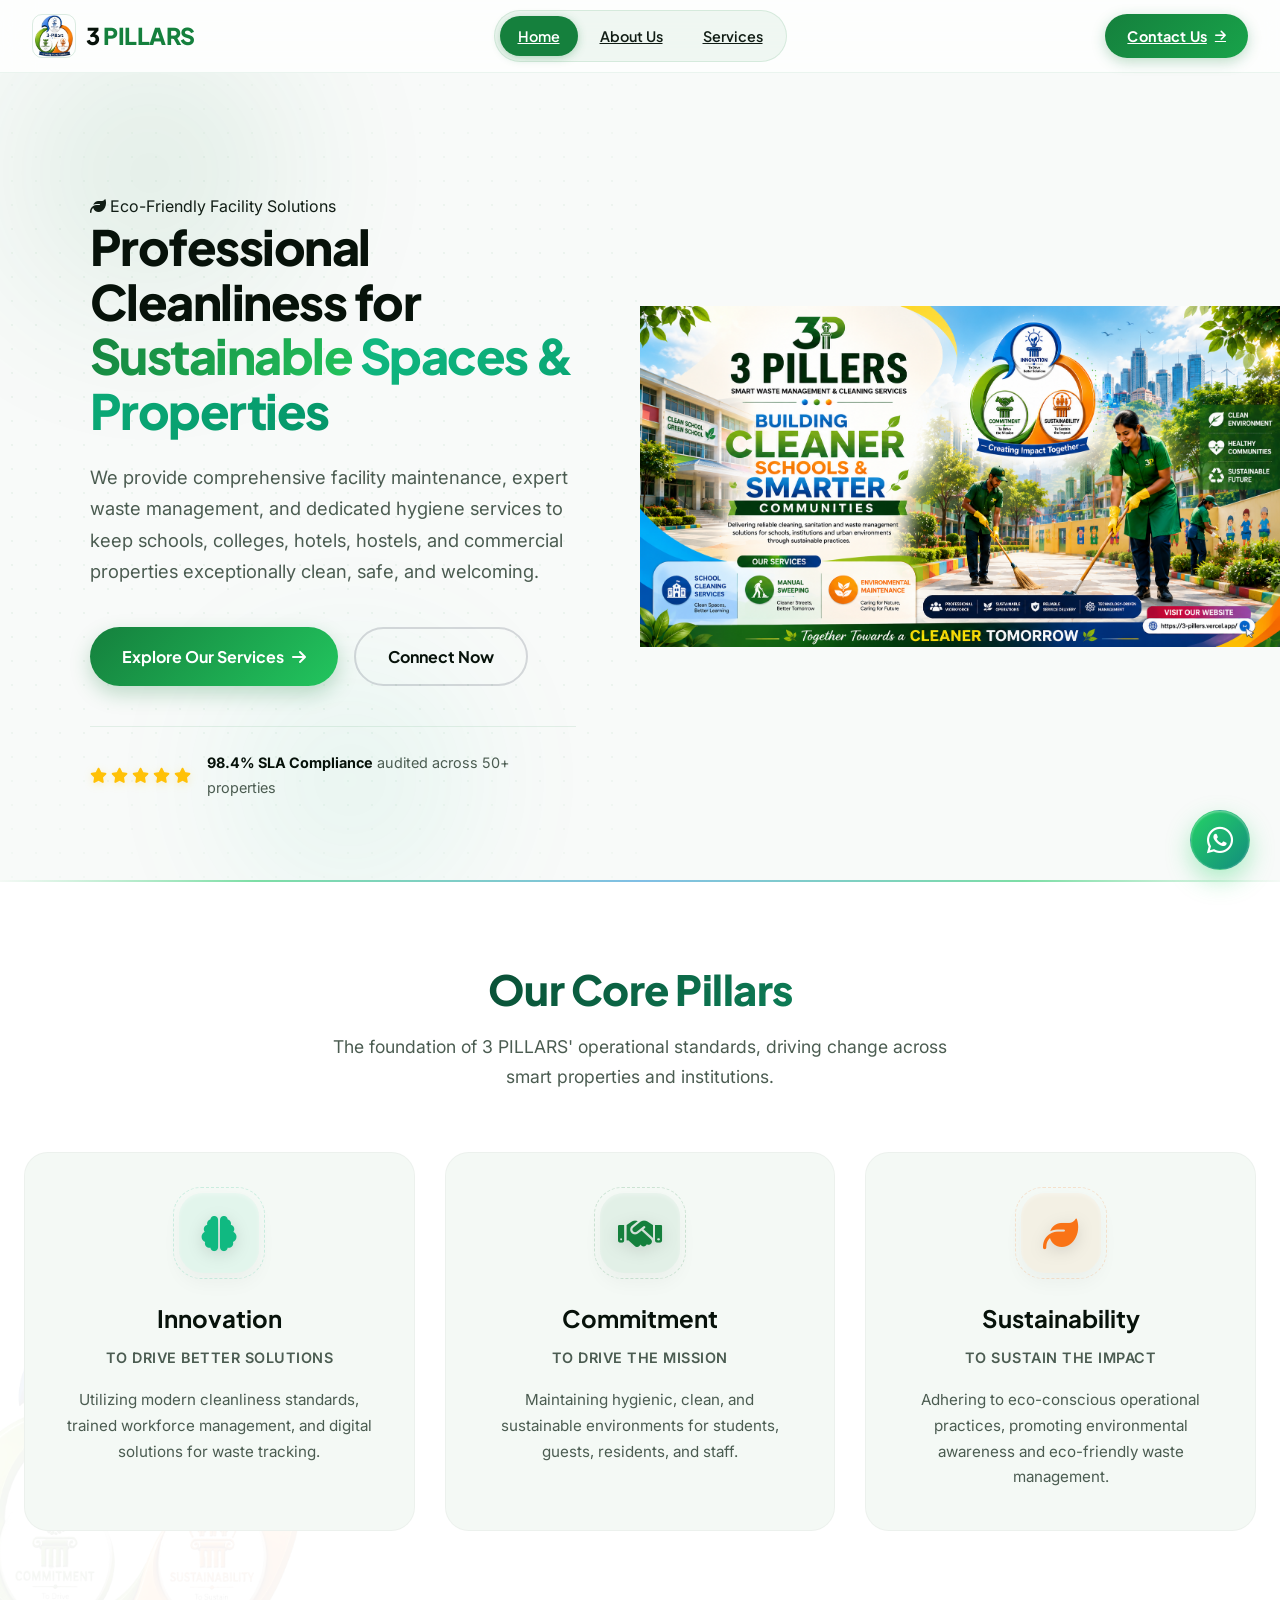
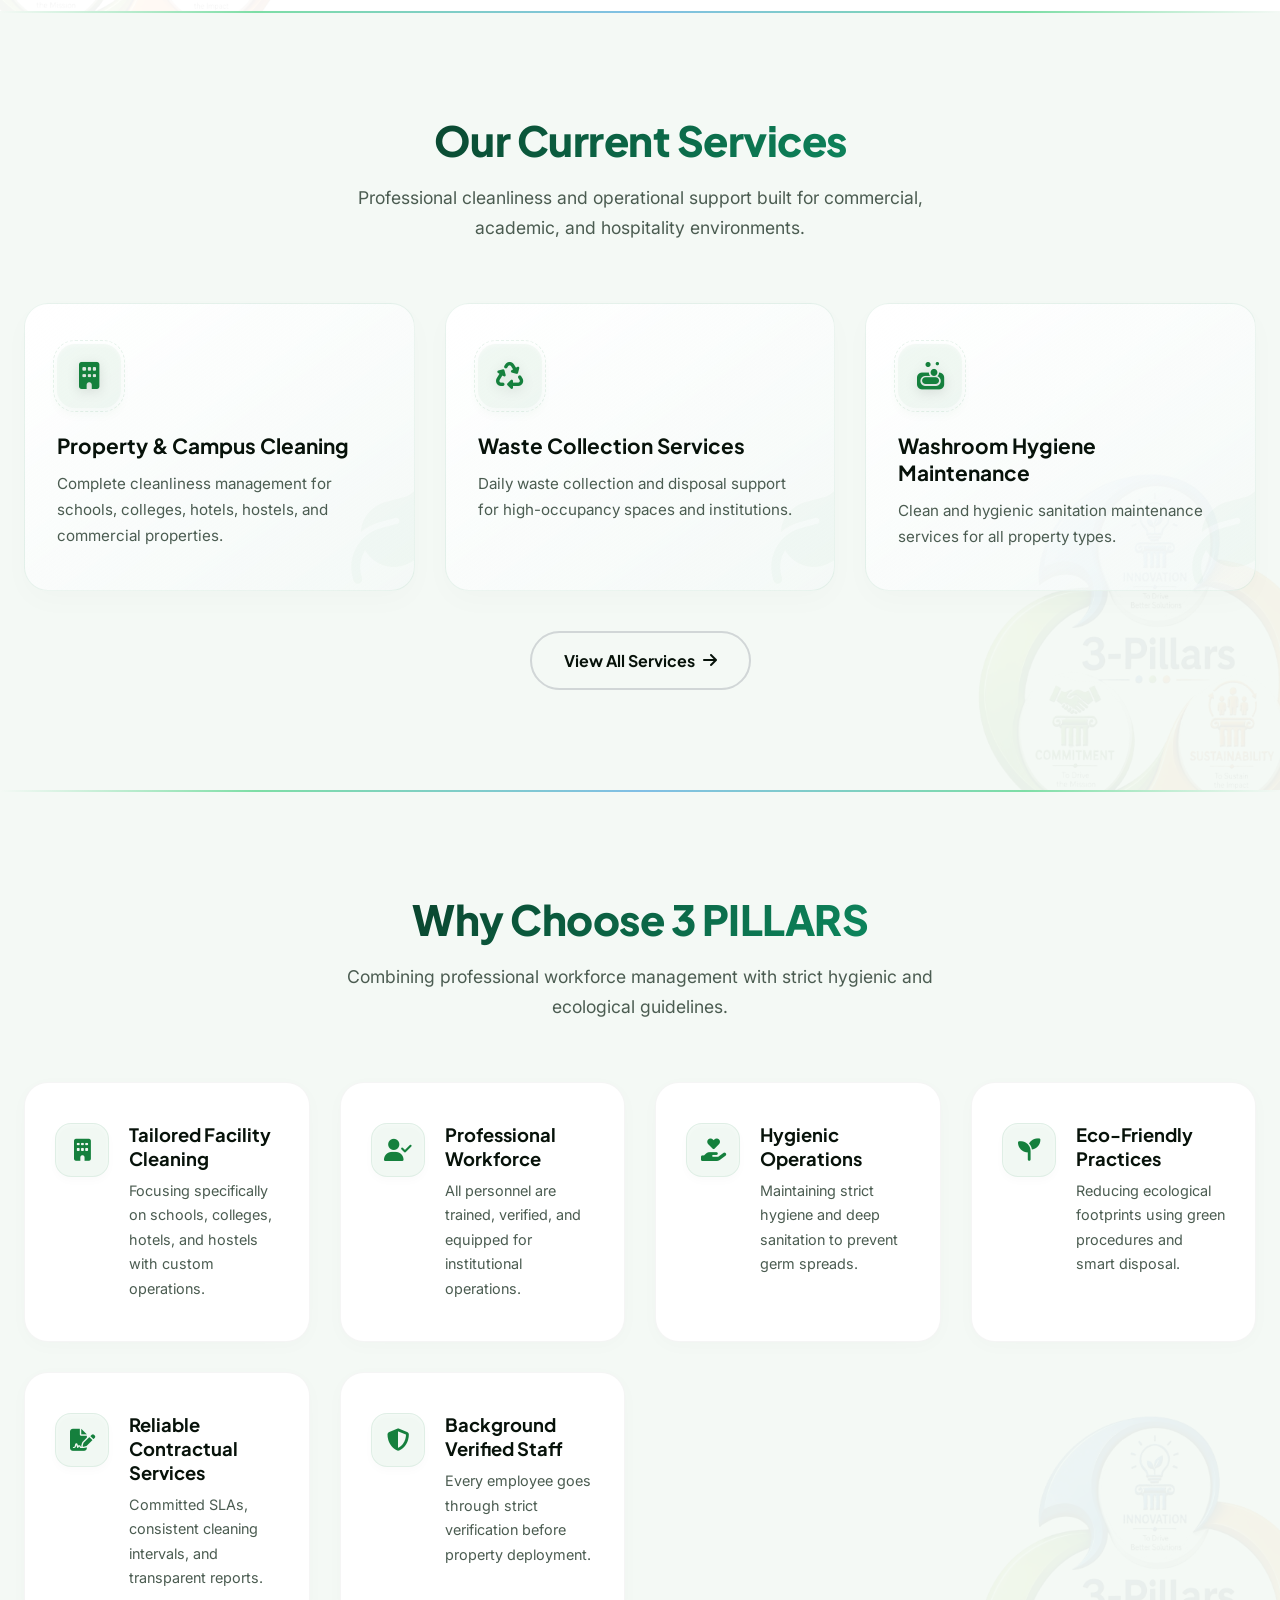
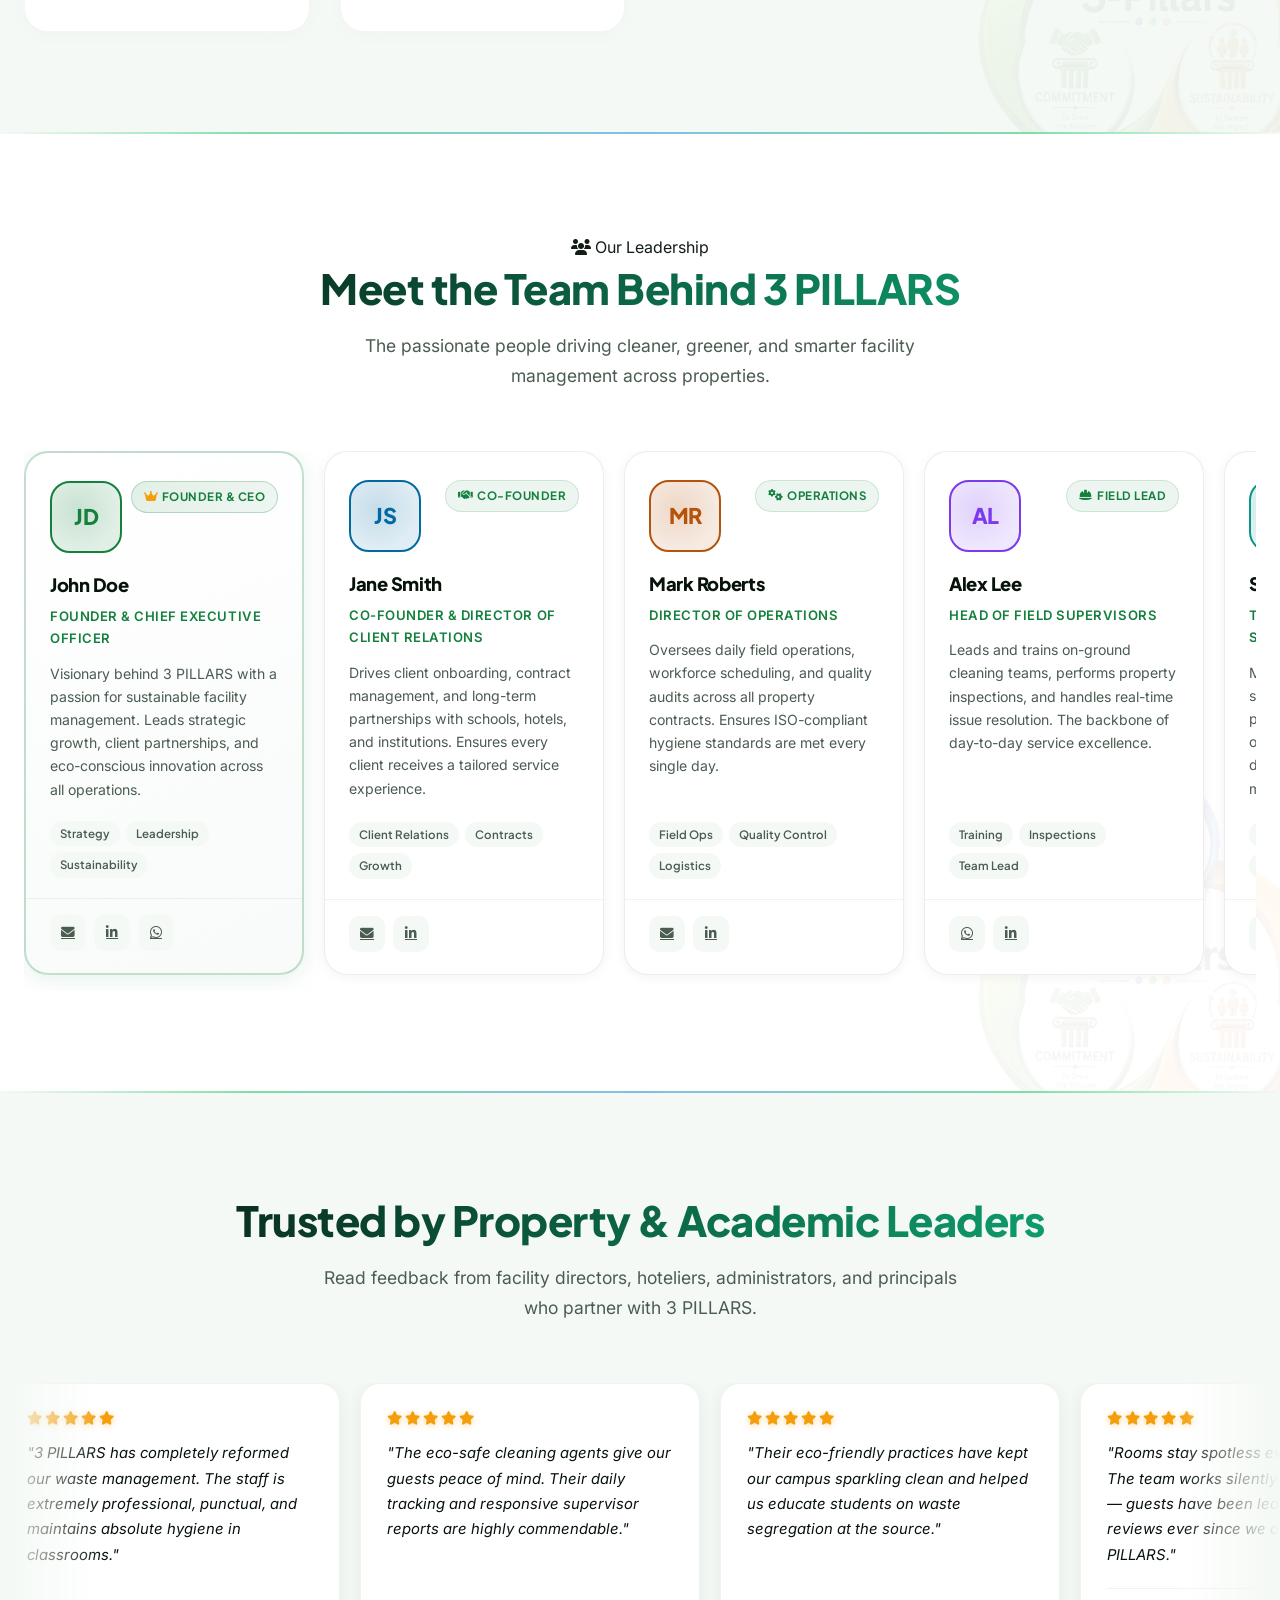
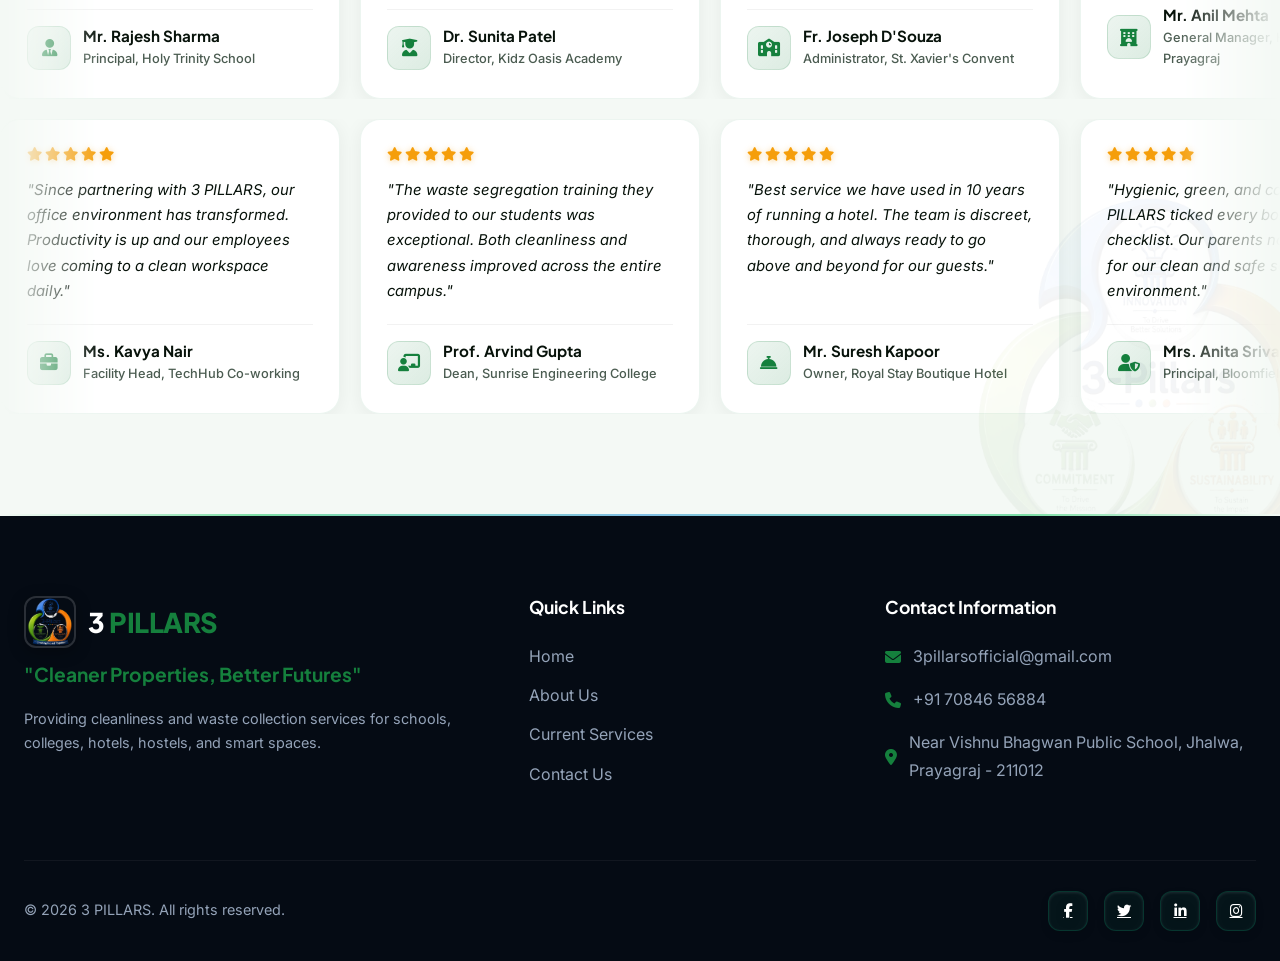
==== commit 059ec6b4: "Convert team marquee to grid; remove duplicate nav Replace the scrolling marquee team section in ind" ====
--- a/index.html
+++ b/index.html
@@ -245,280 +245,139 @@
             <h2>Meet the Team Behind 3 PILLARS</h2>
             <p>The passionate people driving cleaner, greener, and smarter facility management across properties.</p>
         </div>
-        <!-- Team Marquee -->
-        <div class="marquee-wrapper team-marquee">
-            <div class="marquee-track">
-
-                <!-- ── Original set ── -->
-
-                <!-- Founder -->
-                <div class="team-card team-card--founder">
-                    <div class="team-card-top">
-                        <div class="team-avatar" style="--av-color: #15803d; --av-bg: rgba(21,128,61,0.12);">
-                            <span>JD</span>
-                        </div>
-                        <div class="team-badge founder-badge">
-                            <i class="fas fa-crown"></i> Founder & CEO
-                        </div>
-                    </div>
-                    <div class="team-card-body">
-                        <h3>John Doe</h3>
-                        <p class="team-role">Founder &amp; Chief Executive Officer</p>
-                        <p class="team-bio">Visionary behind 3 PILLARS with a passion for sustainable facility management. Leads strategic growth, client partnerships, and eco-conscious innovation across all operations.</p>
-                        <div class="team-tags">
-                            <span>Strategy</span>
-                            <span>Leadership</span>
-                            <span>Sustainability</span>
-                        </div>
-                    </div>
-                    <div class="team-card-footer">
-                        <a href="mailto:3pillarsofficial@gmail.com" class="team-social" aria-label="Email"><i class="fas fa-envelope"></i></a>
-                        <a href="#" class="team-social" aria-label="LinkedIn"><i class="fab fa-linkedin-in"></i></a>
-                        <a href="https://wa.me/917084656884" class="team-social" aria-label="WhatsApp"><i class="fab fa-whatsapp"></i></a>
-                    </div>
-                </div>
-
-                <!-- Co-Founder -->
-                <div class="team-card">
-                    <div class="team-card-top">
-                        <div class="team-avatar" style="--av-color: #0369a1; --av-bg: rgba(3,105,161,0.12);">
-                            <span>JS</span>
-                        </div>
-                        <div class="team-badge">
-                            <i class="fas fa-handshake"></i> Co-Founder
-                        </div>
-                    </div>
-                    <div class="team-card-body">
-                        <h3>Jane Smith</h3>
-                        <p class="team-role">Co-Founder &amp; Director of Client Relations</p>
-                        <p class="team-bio">Drives client onboarding, contract management, and long-term partnerships with schools, hotels, and institutions. Ensures every client receives a tailored service experience.</p>
-                        <div class="team-tags">
-                            <span>Client Relations</span>
-                            <span>Contracts</span>
-                            <span>Growth</span>
-                        </div>
-                    </div>
-                    <div class="team-card-footer">
-                        <a href="mailto:3pillarsofficial@gmail.com" class="team-social" aria-label="Email"><i class="fas fa-envelope"></i></a>
-                        <a href="#" class="team-social" aria-label="LinkedIn"><i class="fab fa-linkedin-in"></i></a>
-                    </div>
-                </div>
-
-                <!-- Operations Director -->
-                <div class="team-card">
-                    <div class="team-card-top">
-                        <div class="team-avatar" style="--av-color: #b45309; --av-bg: rgba(180,83,9,0.12);">
-                            <span>MR</span>
-                        </div>
-                        <div class="team-badge">
-                            <i class="fas fa-gears"></i> Operations
-                        </div>
-                    </div>
-                    <div class="team-card-body">
-                        <h3>Mark Roberts</h3>
-                        <p class="team-role">Director of Operations</p>
-                        <p class="team-bio">Oversees daily field operations, workforce scheduling, and quality audits across all property contracts. Ensures ISO-compliant hygiene standards are met every single day.</p>
-                        <div class="team-tags">
-                            <span>Field Ops</span>
-                            <span>Quality Control</span>
-                            <span>Logistics</span>
-                        </div>
-                    </div>
-                    <div class="team-card-footer">
-                        <a href="mailto:3pillarsofficial@gmail.com" class="team-social" aria-label="Email"><i class="fas fa-envelope"></i></a>
-                        <a href="#" class="team-social" aria-label="LinkedIn"><i class="fab fa-linkedin-in"></i></a>
-                    </div>
-                </div>
-
-                <!-- Field Supervisor Lead -->
-                <div class="team-card">
-                    <div class="team-card-top">
-                        <div class="team-avatar" style="--av-color: #7c3aed; --av-bg: rgba(124,58,237,0.12);">
-                            <span>AL</span>
-                        </div>
-                        <div class="team-badge">
-                            <i class="fas fa-hard-hat"></i> Field Lead
-                        </div>
-                    </div>
-                    <div class="team-card-body">
-                        <h3>Alex Lee</h3>
-                        <p class="team-role">Head of Field Supervisors</p>
-                        <p class="team-bio">Leads and trains on-ground cleaning teams, performs property inspections, and handles real-time issue resolution. The backbone of day-to-day service excellence.</p>
-                        <div class="team-tags">
-                            <span>Training</span>
-                            <span>Inspections</span>
-                            <span>Team Lead</span>
-                        </div>
-                    </div>
-                    <div class="team-card-footer">
-                        <a href="https://wa.me/917084656884" class="team-social" aria-label="WhatsApp"><i class="fab fa-whatsapp"></i></a>
-                        <a href="#" class="team-social" aria-label="LinkedIn"><i class="fab fa-linkedin-in"></i></a>
-                    </div>
-                </div>
-
-                <!-- Technical Head -->
-                <div class="team-card">
-                    <div class="team-card-top">
-                        <div class="team-avatar" style="--av-color: #0d9488; --av-bg: rgba(13,148,136,0.12);">
-                            <span>ST</span>
-                        </div>
-                        <div class="team-badge">
-                            <i class="fas fa-microchip"></i> Tech Head
-                        </div>
-                    </div>
-                    <div class="team-card-body">
-                        <h3>Sam Taylor</h3>
-                        <p class="team-role">Technical Head &amp; Digital Systems Lead</p>
-                        <p class="team-bio">Manages all digital tools, reporting systems, and tech infrastructure powering 3 PILLARS' smart operations. Drives data-driven decisions and real-time property monitoring solutions.</p>
-                        <div class="team-tags">
-                            <span>Systems</span>
-                            <span>Automation</span>
-                            <span>Analytics</span>
-                        </div>
-                    </div>
-                    <div class="team-card-footer">
-                        <a href="mailto:3pillarsofficial@gmail.com" class="team-social" aria-label="Email"><i class="fas fa-envelope"></i></a>
-                        <a href="#" class="team-social" aria-label="LinkedIn"><i class="fab fa-linkedin-in"></i></a>
-                        <a href="#" class="team-social" aria-label="GitHub"><i class="fab fa-github"></i></a>
-                    </div>
-                </div>
-
-                <!-- ── Duplicate set for seamless loop ── -->
-
-                <!-- Founder (dup) -->
-                <div class="team-card team-card--founder">
-                    <div class="team-card-top">
-                        <div class="team-avatar" style="--av-color: #15803d; --av-bg: rgba(21,128,61,0.12);">
-                            <span>JD</span>
-                        </div>
-                        <div class="team-badge founder-badge">
-                            <i class="fas fa-crown"></i> Founder & CEO
-                        </div>
-                    </div>
-                    <div class="team-card-body">
-                        <h3>John Doe</h3>
-                        <p class="team-role">Founder &amp; Chief Executive Officer</p>
-                        <p class="team-bio">Visionary behind 3 PILLARS with a passion for sustainable facility management. Leads strategic growth, client partnerships, and eco-conscious innovation across all operations.</p>
-                        <div class="team-tags">
-                            <span>Strategy</span>
-                            <span>Leadership</span>
-                            <span>Sustainability</span>
-                        </div>
-                    </div>
-                    <div class="team-card-footer">
-                        <a href="mailto:3pillarsofficial@gmail.com" class="team-social" aria-label="Email"><i class="fas fa-envelope"></i></a>
-                        <a href="#" class="team-social" aria-label="LinkedIn"><i class="fab fa-linkedin-in"></i></a>
-                        <a href="https://wa.me/917084656884" class="team-social" aria-label="WhatsApp"><i class="fab fa-whatsapp"></i></a>
-                    </div>
-                </div>
-
-                <!-- Co-Founder (dup) -->
-                <div class="team-card">
-                    <div class="team-card-top">
-                        <div class="team-avatar" style="--av-color: #0369a1; --av-bg: rgba(3,105,161,0.12);">
-                            <span>JS</span>
-                        </div>
-                        <div class="team-badge">
-                            <i class="fas fa-handshake"></i> Co-Founder
-                        </div>
-                    </div>
-                    <div class="team-card-body">
-                        <h3>Jane Smith</h3>
-                        <p class="team-role">Co-Founder &amp; Director of Client Relations</p>
-                        <p class="team-bio">Drives client onboarding, contract management, and long-term partnerships with schools, hotels, and institutions. Ensures every client receives a tailored service experience.</p>
-                        <div class="team-tags">
-                            <span>Client Relations</span>
-                            <span>Contracts</span>
-                            <span>Growth</span>
-                        </div>
-                    </div>
-                    <div class="team-card-footer">
-                        <a href="mailto:3pillarsofficial@gmail.com" class="team-social" aria-label="Email"><i class="fas fa-envelope"></i></a>
-                        <a href="#" class="team-social" aria-label="LinkedIn"><i class="fab fa-linkedin-in"></i></a>
-                    </div>
-                </div>
-
-                <!-- Operations Director (dup) -->
-                <div class="team-card">
-                    <div class="team-card-top">
-                        <div class="team-avatar" style="--av-color: #b45309; --av-bg: rgba(180,83,9,0.12);">
-                            <span>MR</span>
-                        </div>
-                        <div class="team-badge">
-                            <i class="fas fa-gears"></i> Operations
-                        </div>
-                    </div>
-                    <div class="team-card-body">
-                        <h3>Mark Roberts</h3>
-                        <p class="team-role">Director of Operations</p>
-                        <p class="team-bio">Oversees daily field operations, workforce scheduling, and quality audits across all property contracts. Ensures ISO-compliant hygiene standards are met every single day.</p>
-                        <div class="team-tags">
-                            <span>Field Ops</span>
-                            <span>Quality Control</span>
-                            <span>Logistics</span>
-                        </div>
-                    </div>
-                    <div class="team-card-footer">
-                        <a href="mailto:3pillarsofficial@gmail.com" class="team-social" aria-label="Email"><i class="fas fa-envelope"></i></a>
-                        <a href="#" class="team-social" aria-label="LinkedIn"><i class="fab fa-linkedin-in"></i></a>
-                    </div>
-                </div>
-
-                <!-- Field Supervisor Lead (dup) -->
-                <div class="team-card">
-                    <div class="team-card-top">
-                        <div class="team-avatar" style="--av-color: #7c3aed; --av-bg: rgba(124,58,237,0.12);">
-                            <span>AL</span>
-                        </div>
-                        <div class="team-badge">
-                            <i class="fas fa-hard-hat"></i> Field Lead
-                        </div>
-                    </div>
-                    <div class="team-card-body">
-                        <h3>Alex Lee</h3>
-                        <p class="team-role">Head of Field Supervisors</p>
-                        <p class="team-bio">Leads and trains on-ground cleaning teams, performs property inspections, and handles real-time issue resolution. The backbone of day-to-day service excellence.</p>
-                        <div class="team-tags">
-                            <span>Training</span>
-                            <span>Inspections</span>
-                            <span>Team Lead</span>
-                        </div>
-                    </div>
-                    <div class="team-card-footer">
-                        <a href="https://wa.me/917084656884" class="team-social" aria-label="WhatsApp"><i class="fab fa-whatsapp"></i></a>
-                        <a href="#" class="team-social" aria-label="LinkedIn"><i class="fab fa-linkedin-in"></i></a>
-                    </div>
-                </div>
-
-                <!-- Technical Head (dup) -->
-                <div class="team-card">
-                    <div class="team-card-top">
-                        <div class="team-avatar" style="--av-color: #0d9488; --av-bg: rgba(13,148,136,0.12);">
-                            <span>ST</span>
-                        </div>
-                        <div class="team-badge">
-                            <i class="fas fa-microchip"></i> Tech Head
-                        </div>
-                    </div>
-                    <div class="team-card-body">
-                        <h3>Sam Taylor</h3>
-                        <p class="team-role">Technical Head &amp; Digital Systems Lead</p>
-                        <p class="team-bio">Manages all digital tools, reporting systems, and tech infrastructure powering 3 PILLARS' smart operations. Drives data-driven decisions and real-time property monitoring solutions.</p>
-                        <div class="team-tags">
-                            <span>Systems</span>
-                            <span>Automation</span>
-                            <span>Analytics</span>
-                        </div>
-                    </div>
-                    <div class="team-card-footer">
-                        <a href="mailto:3pillarsofficial@gmail.com" class="team-social" aria-label="Email"><i class="fas fa-envelope"></i></a>
-                        <a href="#" class="team-social" aria-label="LinkedIn"><i class="fab fa-linkedin-in"></i></a>
-                        <a href="#" class="team-social" aria-label="GitHub"><i class="fab fa-github"></i></a>
-                    </div>
-                </div>
-
-            </div><!-- /.marquee-track -->
-        </div><!-- /.marquee-wrapper -->
+        <div class="team-grid">
+            <!-- Founder -->
+            <div class="team-card team-card--founder">
+                <div class="team-card-top">
+                    <div class="team-avatar" style="--av-color: #15803d; --av-bg: rgba(21,128,61,0.12);">
+                        <span>JD</span>
+                    </div>
+                    <div class="team-badge founder-badge">
+                        <i class="fas fa-crown"></i> Founder & CEO
+                    </div>
+                </div>
+                <div class="team-card-body">
+                    <h3>John Doe</h3>
+                    <p class="team-role">Founder &amp; Chief Executive Officer</p>
+                    <p class="team-bio">Visionary behind 3 PILLARS with a passion for sustainable facility management. Leads strategic growth, client partnerships, and eco-conscious innovation across all operations.</p>
+                    <div class="team-tags">
+                        <span>Strategy</span>
+                        <span>Leadership</span>
+                        <span>Sustainability</span>
+                    </div>
+                </div>
+                <div class="team-card-footer">
+                    <a href="mailto:3pillarsofficial@gmail.com" class="team-social" aria-label="Email"><i class="fas fa-envelope"></i></a>
+                    <a href="#" class="team-social" aria-label="LinkedIn"><i class="fab fa-linkedin-in"></i></a>
+                    <a href="https://wa.me/917084656884" class="team-social" aria-label="WhatsApp"><i class="fab fa-whatsapp"></i></a>
+                </div>
+            </div>
+
+            <!-- Co-Founder -->
+            <div class="team-card">
+                <div class="team-card-top">
+                    <div class="team-avatar" style="--av-color: #0369a1; --av-bg: rgba(3,105,161,0.12);">
+                        <span>JS</span>
+                    </div>
+                    <div class="team-badge">
+                        <i class="fas fa-handshake"></i> Co-Founder
+                    </div>
+                </div>
+                <div class="team-card-body">
+                    <h3>Jane Smith</h3>
+                    <p class="team-role">Co-Founder &amp; Director of Client Relations</p>
+                    <p class="team-bio">Drives client onboarding, contract management, and long-term partnerships with schools, hotels, and institutions. Ensures every client receives a tailored service experience.</p>
+                    <div class="team-tags">
+                        <span>Client Relations</span>
+                        <span>Contracts</span>
+                        <span>Growth</span>
+                    </div>
+                </div>
+                <div class="team-card-footer">
+                    <a href="mailto:3pillarsofficial@gmail.com" class="team-social" aria-label="Email"><i class="fas fa-envelope"></i></a>
+                    <a href="#" class="team-social" aria-label="LinkedIn"><i class="fab fa-linkedin-in"></i></a>
+                </div>
+            </div>
+
+            <!-- Operations Director -->
+            <div class="team-card">
+                <div class="team-card-top">
+                    <div class="team-avatar" style="--av-color: #b45309; --av-bg: rgba(180,83,9,0.12);">
+                        <span>MR</span>
+                    </div>
+                    <div class="team-badge">
+                        <i class="fas fa-gears"></i> Operations
+                    </div>
+                </div>
+                <div class="team-card-body">
+                    <h3>Mark Roberts</h3>
+                    <p class="team-role">Director of Operations</p>
+                    <p class="team-bio">Oversees daily field operations, workforce scheduling, and quality audits across all property contracts. Ensures ISO-compliant hygiene standards are met every single day.</p>
+                    <div class="team-tags">
+                        <span>Field Ops</span>
+                        <span>Quality Control</span>
+                        <span>Logistics</span>
+                    </div>
+                </div>
+                <div class="team-card-footer">
+                    <a href="mailto:3pillarsofficial@gmail.com" class="team-social" aria-label="Email"><i class="fas fa-envelope"></i></a>
+                    <a href="#" class="team-social" aria-label="LinkedIn"><i class="fab fa-linkedin-in"></i></a>
+                </div>
+            </div>
+
+            <!-- Field Supervisor Lead -->
+            <div class="team-card">
+                <div class="team-card-top">
+                    <div class="team-avatar" style="--av-color: #7c3aed; --av-bg: rgba(124,58,237,0.12);">
+                        <span>AL</span>
+                    </div>
+                    <div class="team-badge">
+                        <i class="fas fa-hard-hat"></i> Field Lead
+                    </div>
+                </div>
+                <div class="team-card-body">
+                    <h3>Alex Lee</h3>
+                    <p class="team-role">Head of Field Supervisors</p>
+                    <p class="team-bio">Leads and trains on-ground cleaning teams, performs property inspections, and handles real-time issue resolution. The backbone of day-to-day service excellence.</p>
+                    <div class="team-tags">
+                        <span>Training</span>
+                        <span>Inspections</span>
+                        <span>Team Lead</span>
+                    </div>
+                </div>
+                <div class="team-card-footer">
+                    <a href="https://wa.me/917084656884" class="team-social" aria-label="WhatsApp"><i class="fab fa-whatsapp"></i></a>
+                    <a href="#" class="team-social" aria-label="LinkedIn"><i class="fab fa-linkedin-in"></i></a>
+                </div>
+            </div>
+
+            <!-- Technical Head -->
+            <div class="team-card">
+                <div class="team-card-top">
+                    <div class="team-avatar" style="--av-color: #0d9488; --av-bg: rgba(13,148,136,0.12);">
+                        <span>ST</span>
+                    </div>
+                    <div class="team-badge">
+                        <i class="fas fa-microchip"></i> Tech Head
+                    </div>
+                </div>
+                <div class="team-card-body">
+                    <h3>Sam Taylor</h3>
+                    <p class="team-role">Technical Head &amp; Digital Systems Lead</p>
+                    <p class="team-bio">Manages all digital tools, reporting systems, and tech infrastructure powering 3 PILLARS' smart operations. Drives data-driven decisions and real-time property monitoring solutions.</p>
+                    <div class="team-tags">
+                        <span>Systems</span>
+                        <span>Automation</span>
+                        <span>Analytics</span>
+                    </div>
+                </div>
+                <div class="team-card-footer">
+                    <a href="mailto:3pillarsofficial@gmail.com" class="team-social" aria-label="Email"><i class="fas fa-envelope"></i></a>
+                    <a href="#" class="team-social" aria-label="LinkedIn"><i class="fab fa-linkedin-in"></i></a>
+                    <a href="#" class="team-social" aria-label="GitHub"><i class="fab fa-github"></i></a>
+                </div>
+            </div>
+        </div>
     </div>
 </section>
 
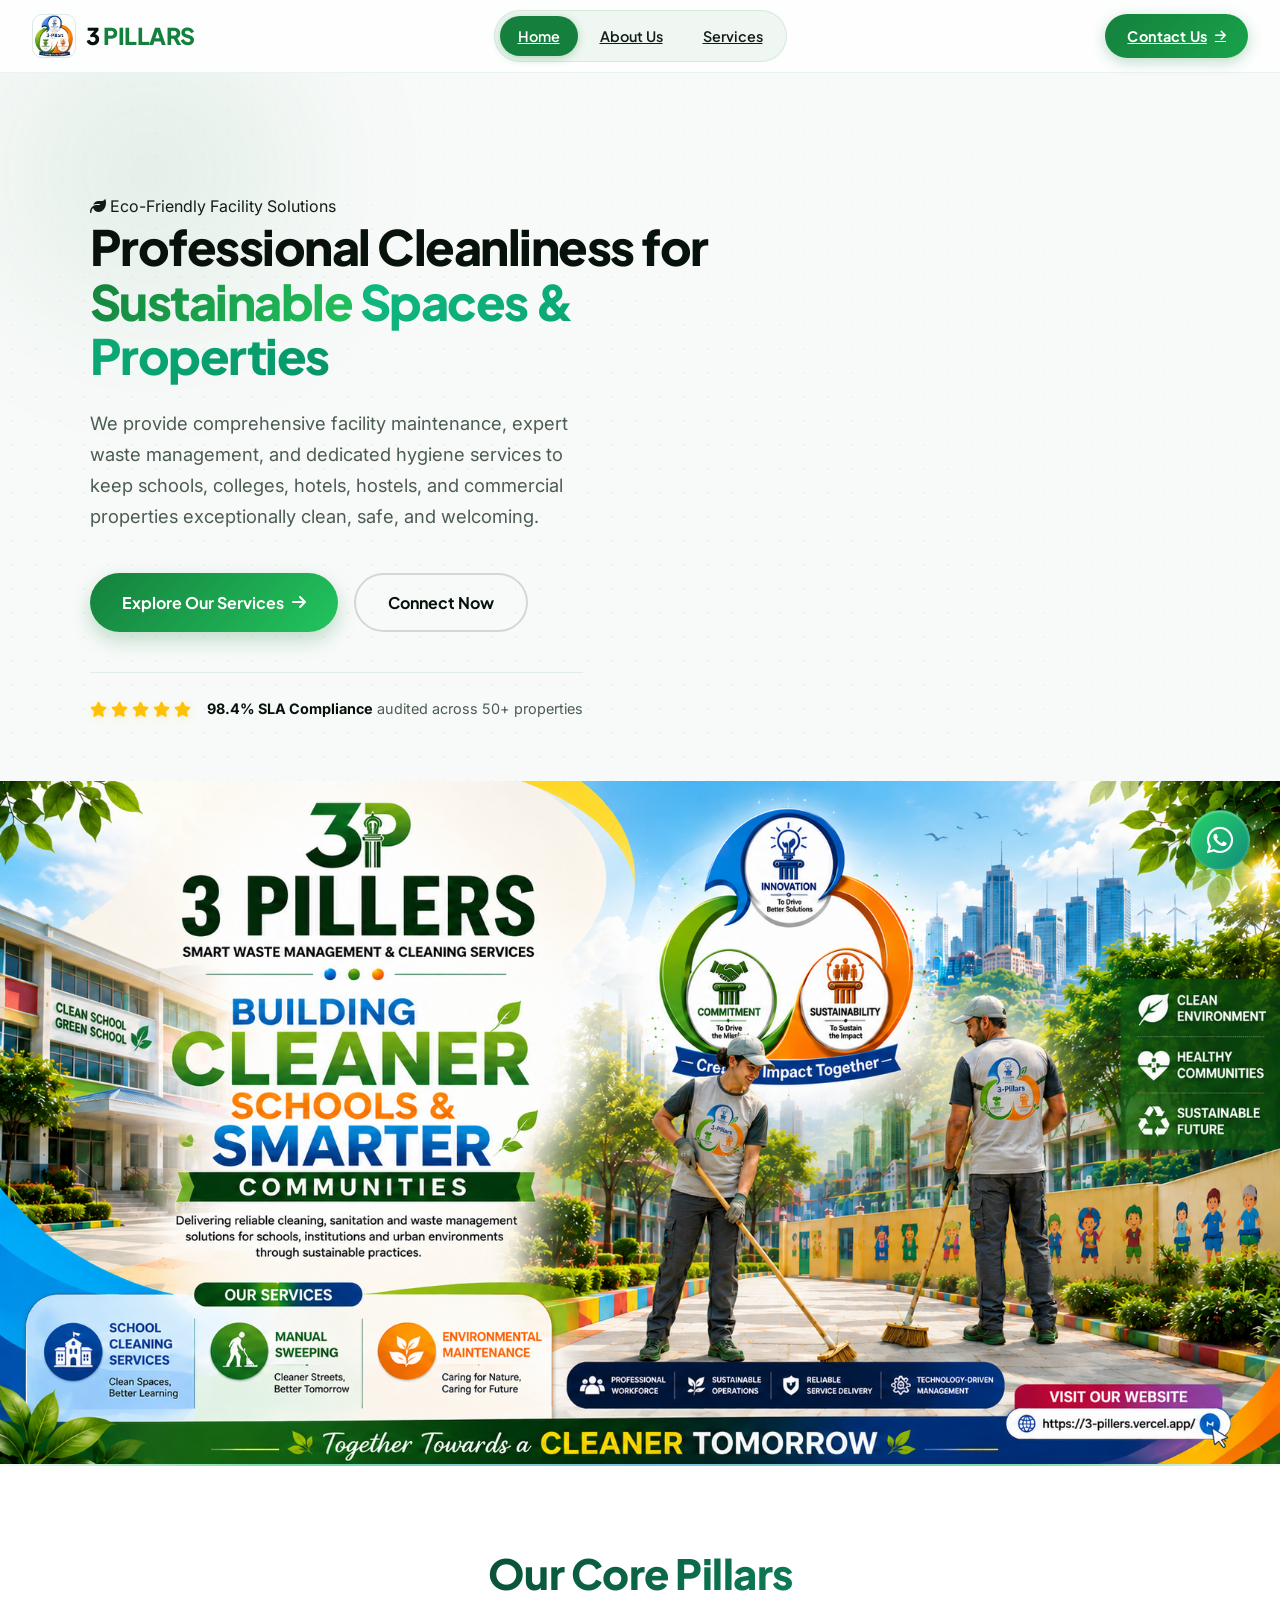
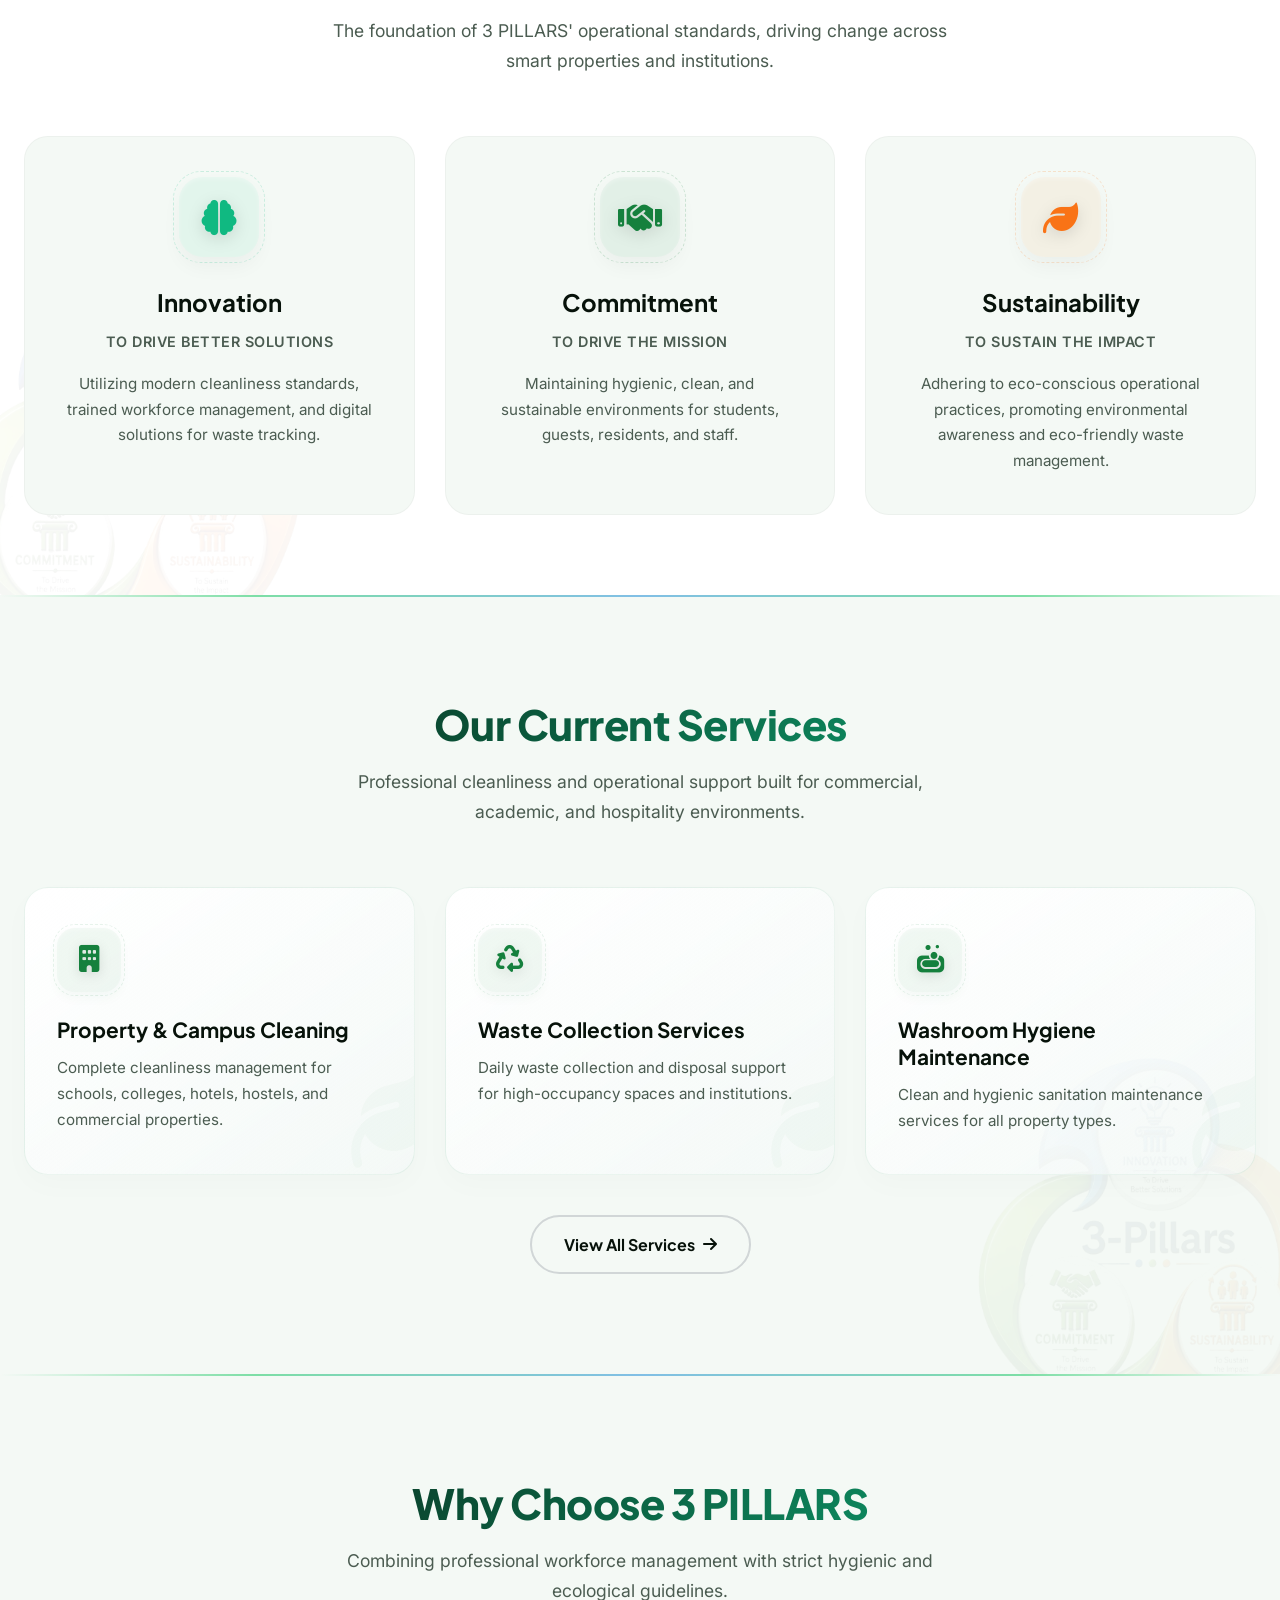
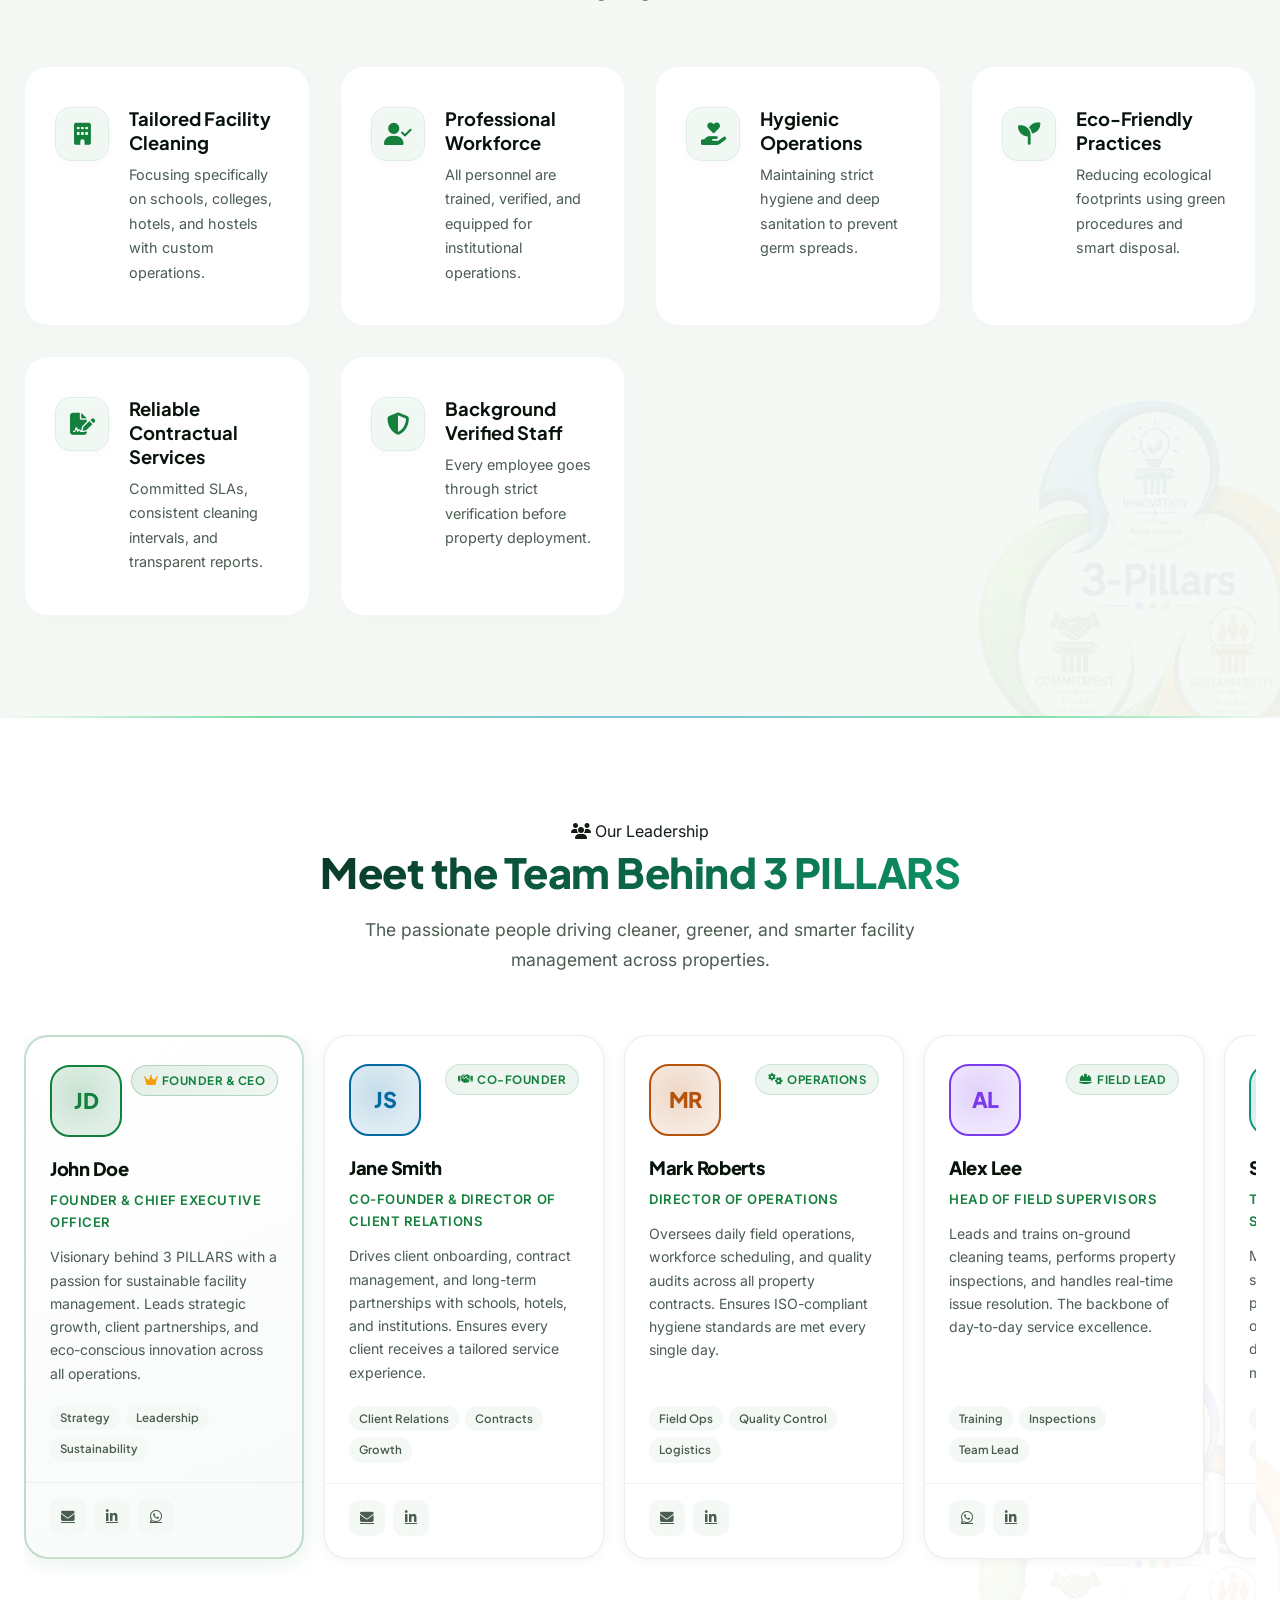
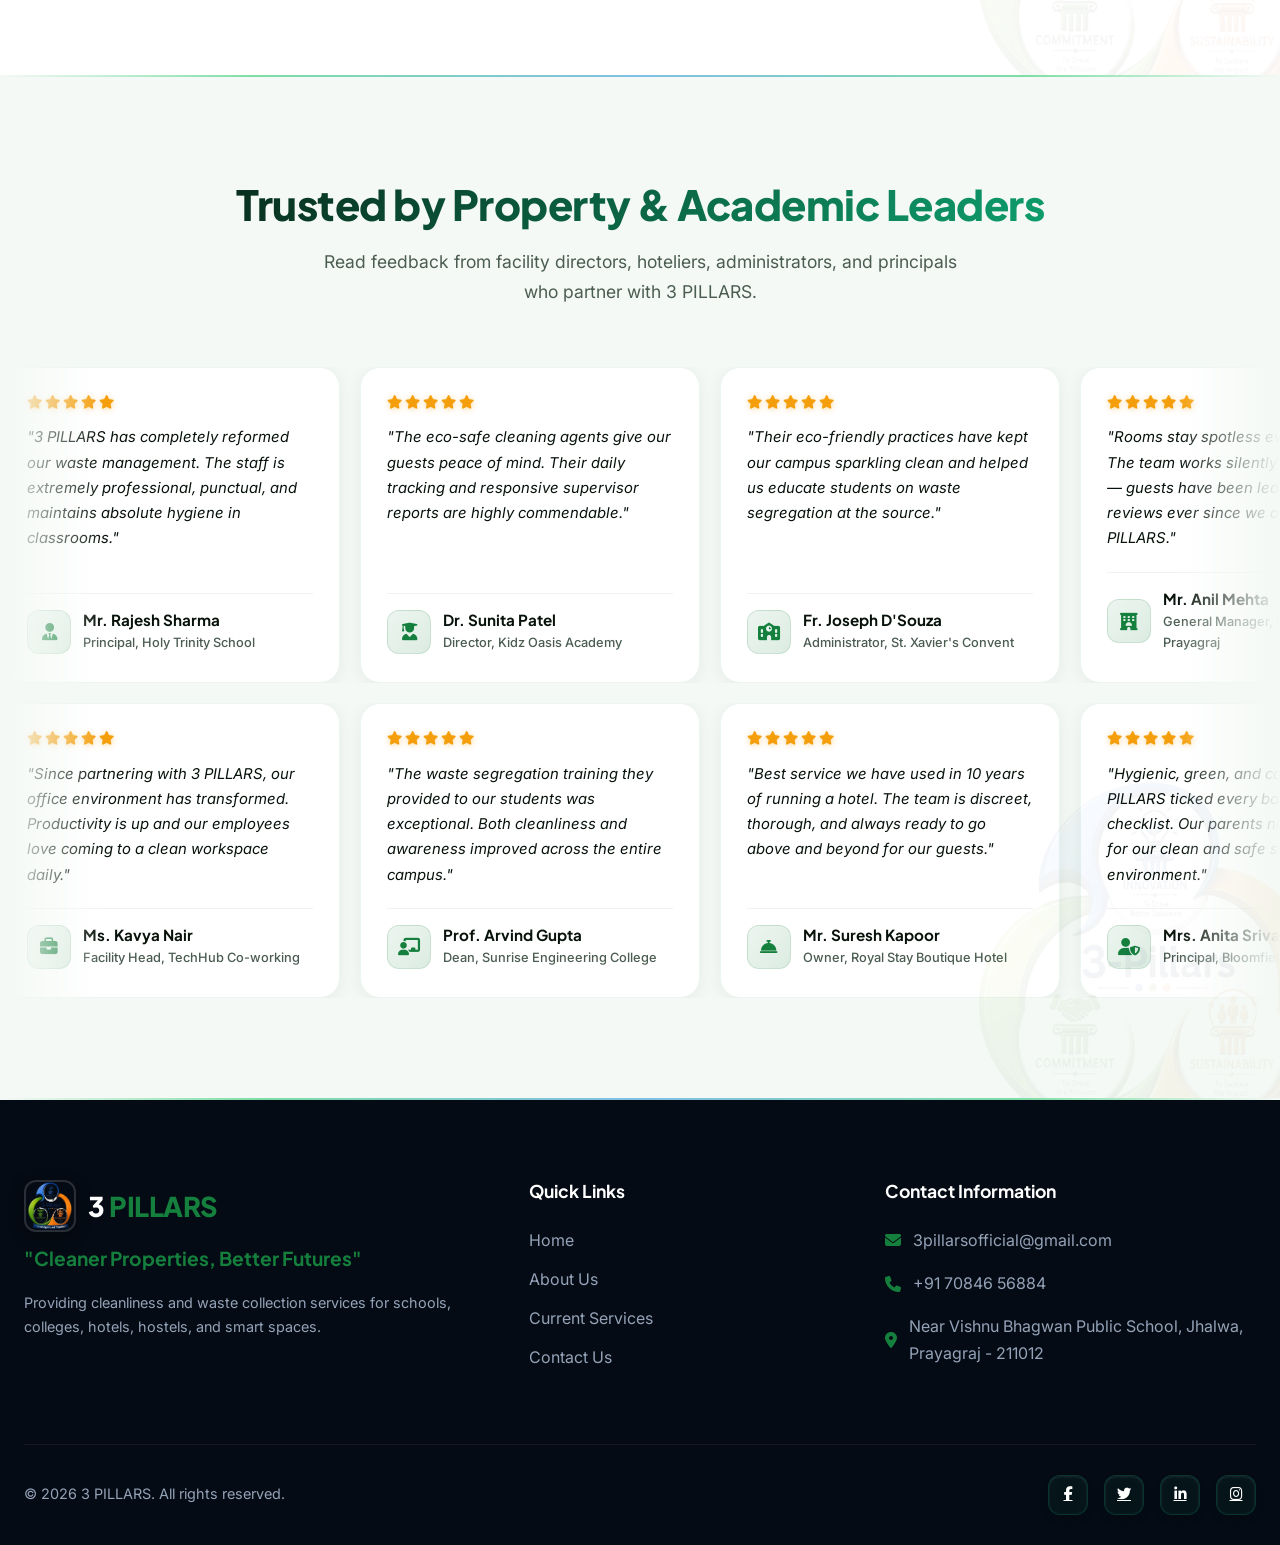
==== commit bf5f6b1d: "Stack hero section with full-width banner Convert the hero from a two-column split to a stacked layo" ====
--- a/index.html
+++ b/index.html
@@ -103,8 +103,8 @@
 
             <!-- Right: Full-bleed image panel -->
             <div class="hero-split-image">
-                <img src="assets/hero-first.png"
-                    alt="3 PILLARS professional cleaning staff maintaining a clean and welcoming property">
+                <img src="assets/hero-banner.png"
+                    alt="3 PILLERS Smart Waste Management & Cleaning Services - Building Cleaner Schools & Smarter Communities">
             </div>
         </div>
     </section>
--- a/style.css
+++ b/style.css
@@ -630,39 +630,39 @@
   100% { transform: translate(30px, 20px) scale(1.1); }
 }
 
-/* Split container — full viewport width, no padding */
+/* Hero container — stacked: text top, full-width image below */
 .hero-split {
-  display: grid;
-  grid-template-columns: 1fr 1fr;
+  display: flex;
+  flex-direction: column;
   width: 100%;
   position: relative;
   z-index: 2;
 }
 
-/* Left: content panel */
+/* Top: content panel */
 .hero-split-content {
   display: flex;
   flex-direction: column;
   justify-content: center;
-  padding: 120px 64px 80px 7vw;
+  align-items: flex-start;
+  padding: 120px 7vw 60px;
   position: relative;
   z-index: 3;
-}
-
-/* Right: full-bleed image panel */
+  max-width: 900px;
+}
+
+/* Bottom: full-width image panel */
 .hero-split-image {
-  position: relative;
-  display: flex;
-  align-items: center;
-  justify-content: center;
-  overflow: hidden;
-  background: #f8faf9;
+  width: 100%;
+  display: block;
+  background: transparent;
 }
 
 .hero-split-image img {
   width: 100%;
   height: auto;
   display: block;
+  object-fit: contain;
 }
 
 /* Left-edge gradient — disabled, image shown fully */
@@ -773,14 +773,14 @@
 /* Responsive: Stack on tablet/mobile */
 @media (max-width: 1024px) {
   .hero-split {
-    grid-template-columns: 1fr;
     min-height: auto;
   }
 
   .hero-split-content {
-    padding: 120px 32px 60px;
+    padding: 120px 32px 50px;
     text-align: center;
     align-items: center;
+    max-width: 100%;
   }
 
   .hero-subtitle {
@@ -790,37 +790,11 @@
   .hero-trust {
     justify-content: center;
   }
-
-  .hero-split-image {
-    height: 55vw;
-    min-height: 320px;
-    max-height: 500px;
-  }
-
-  .hero-image-overlay {
-    background: linear-gradient(
-      to bottom,
-      #f8faf9 0%,
-      rgba(248, 250, 249, 0.2) 20%,
-      transparent 60%
-    );
-  }
-
-  .hero-badge {
-    bottom: 20px;
-    left: 50%;
-    transform: translateX(-50%);
-  }
 }
 
 @media (max-width: 600px) {
   .hero-split-content {
-    padding: 100px 24px 48px;
-  }
-
-  .hero-badge {
-    font-size: 0.78rem;
-    padding: 8px 16px;
+    padding: 90px 20px 40px;
   }
 }
 
